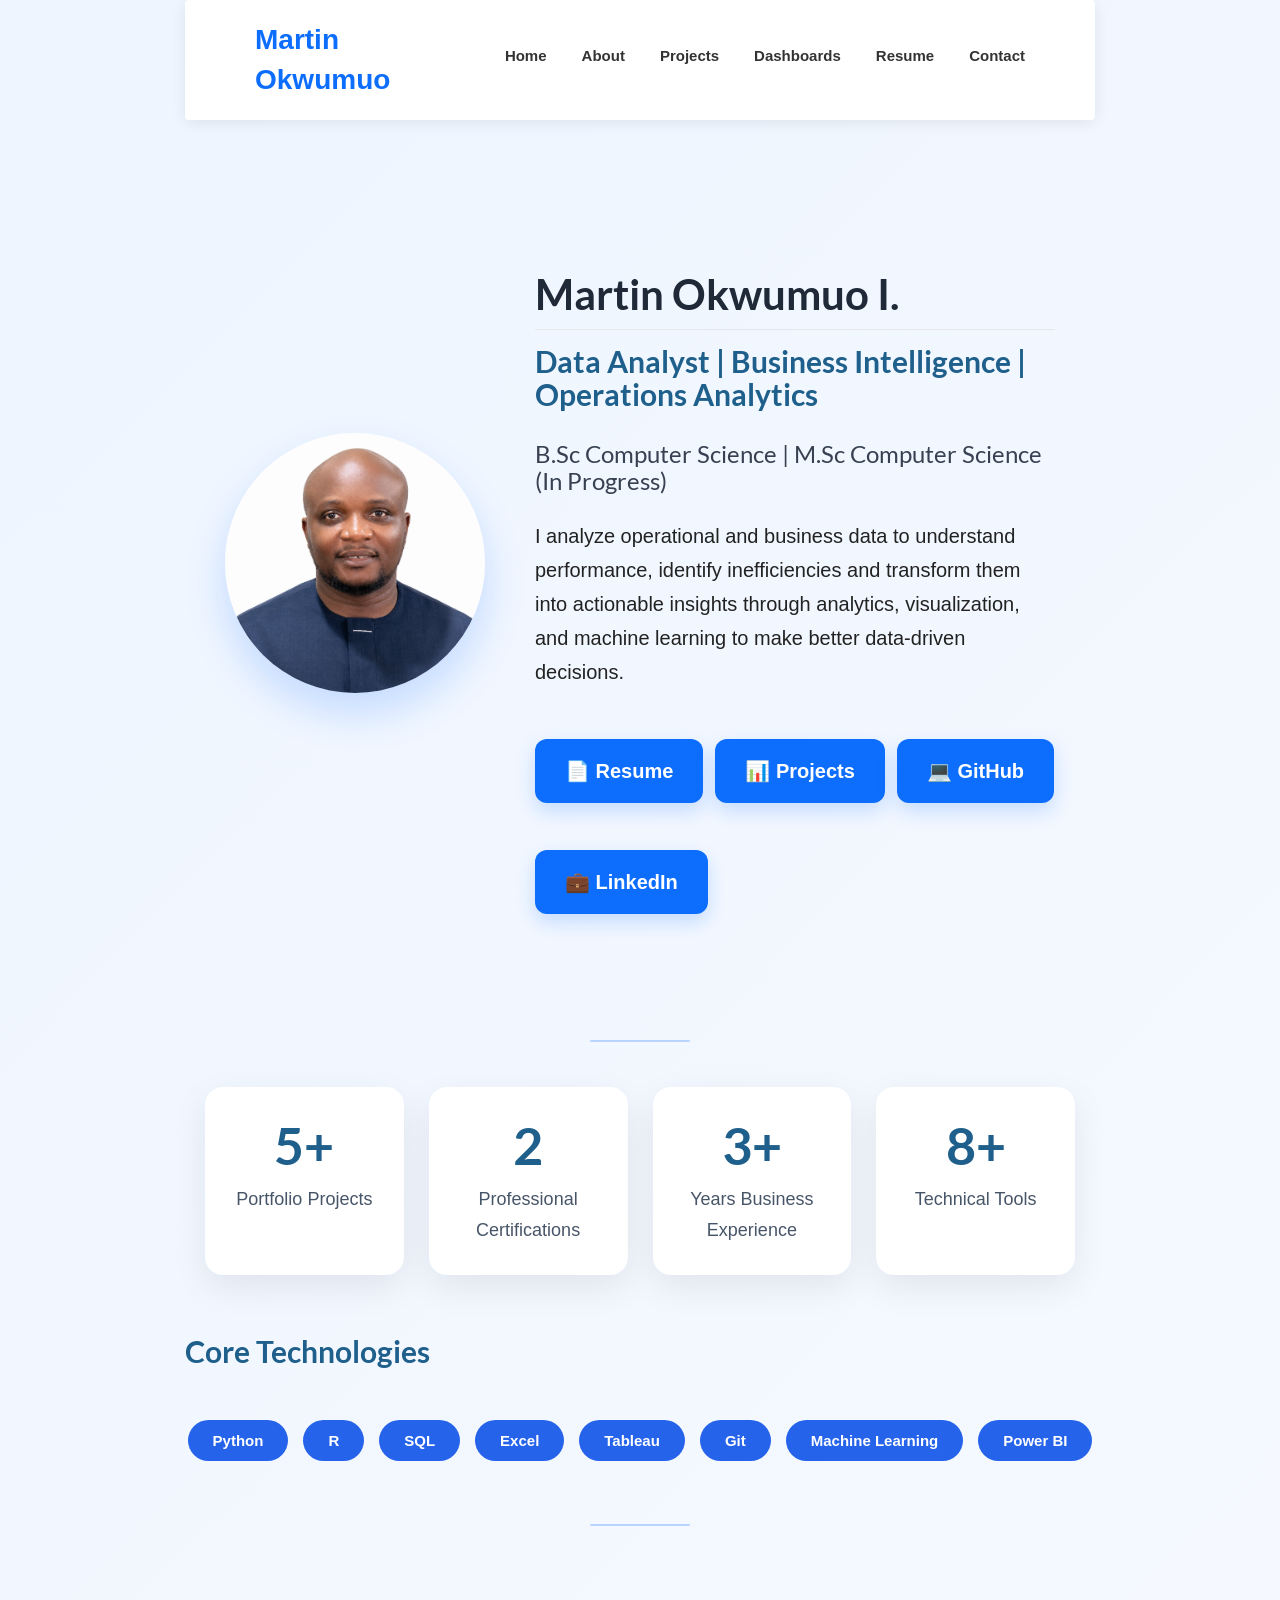
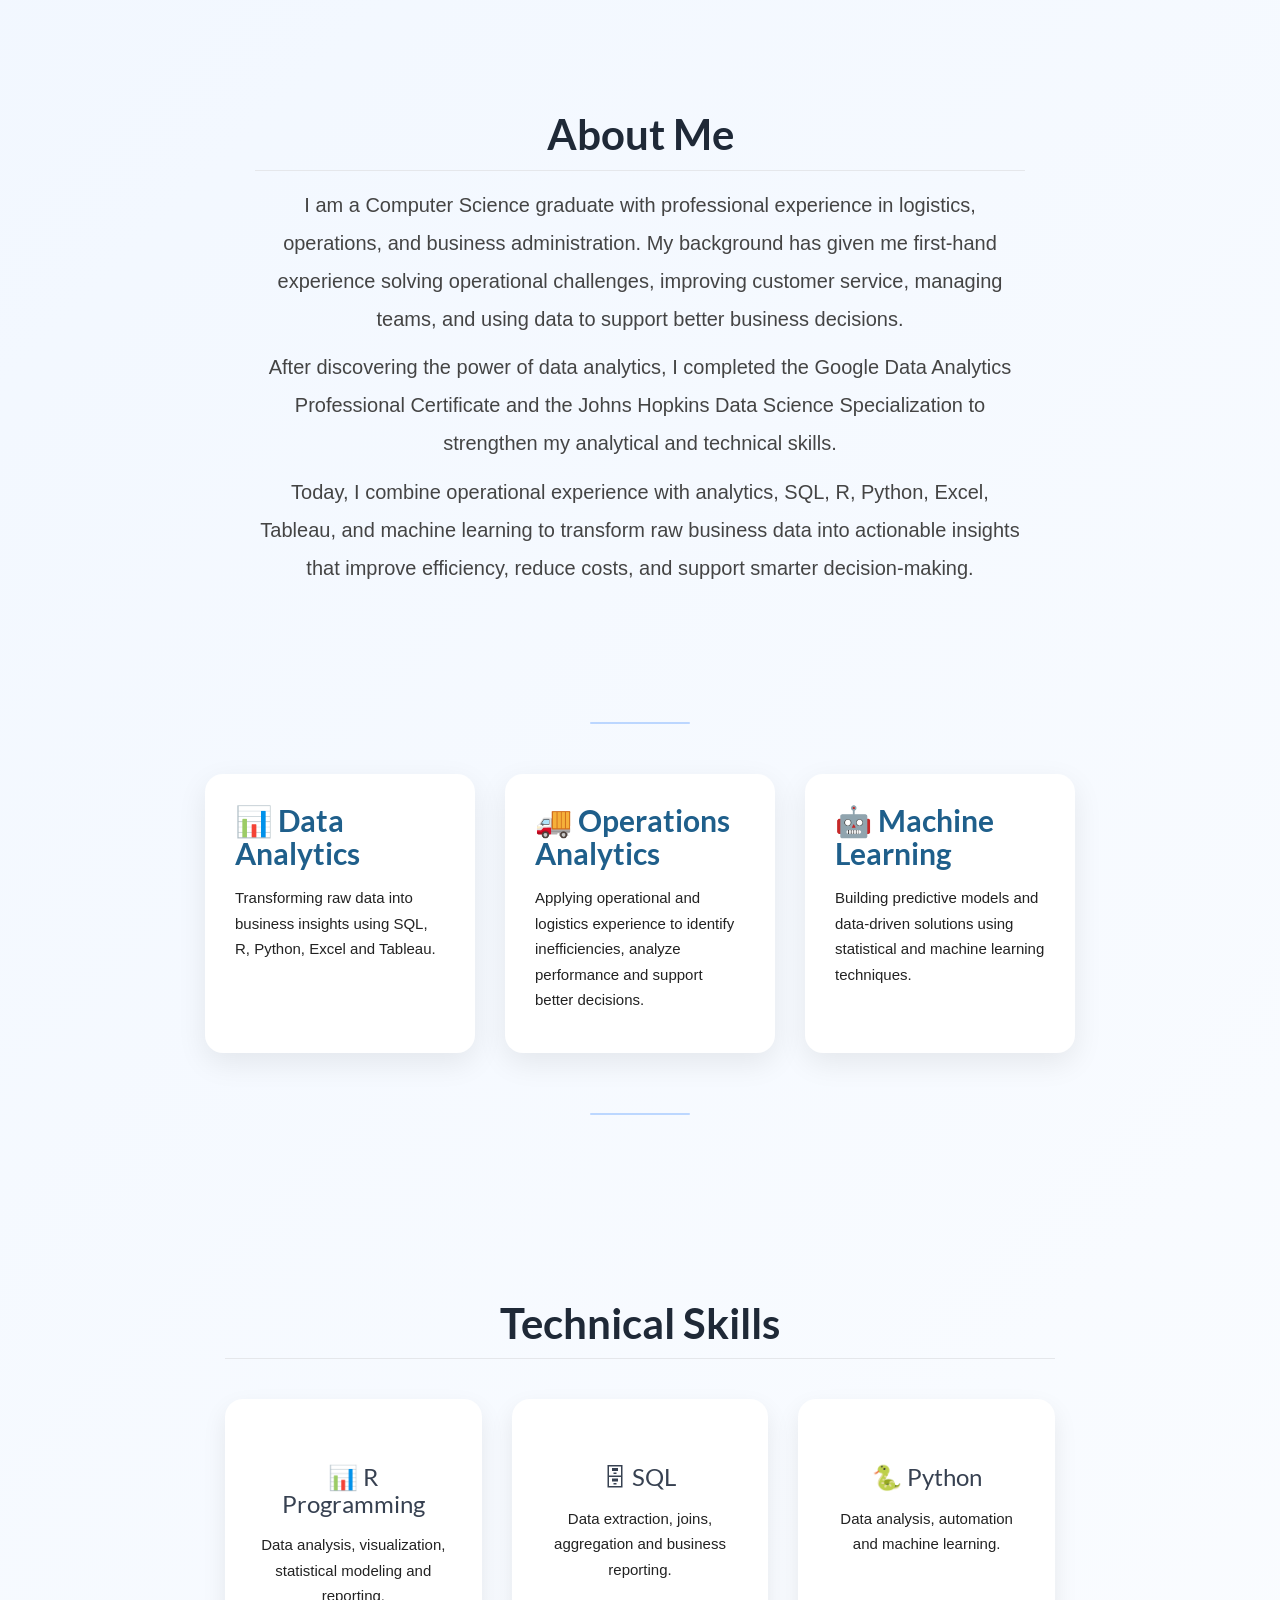
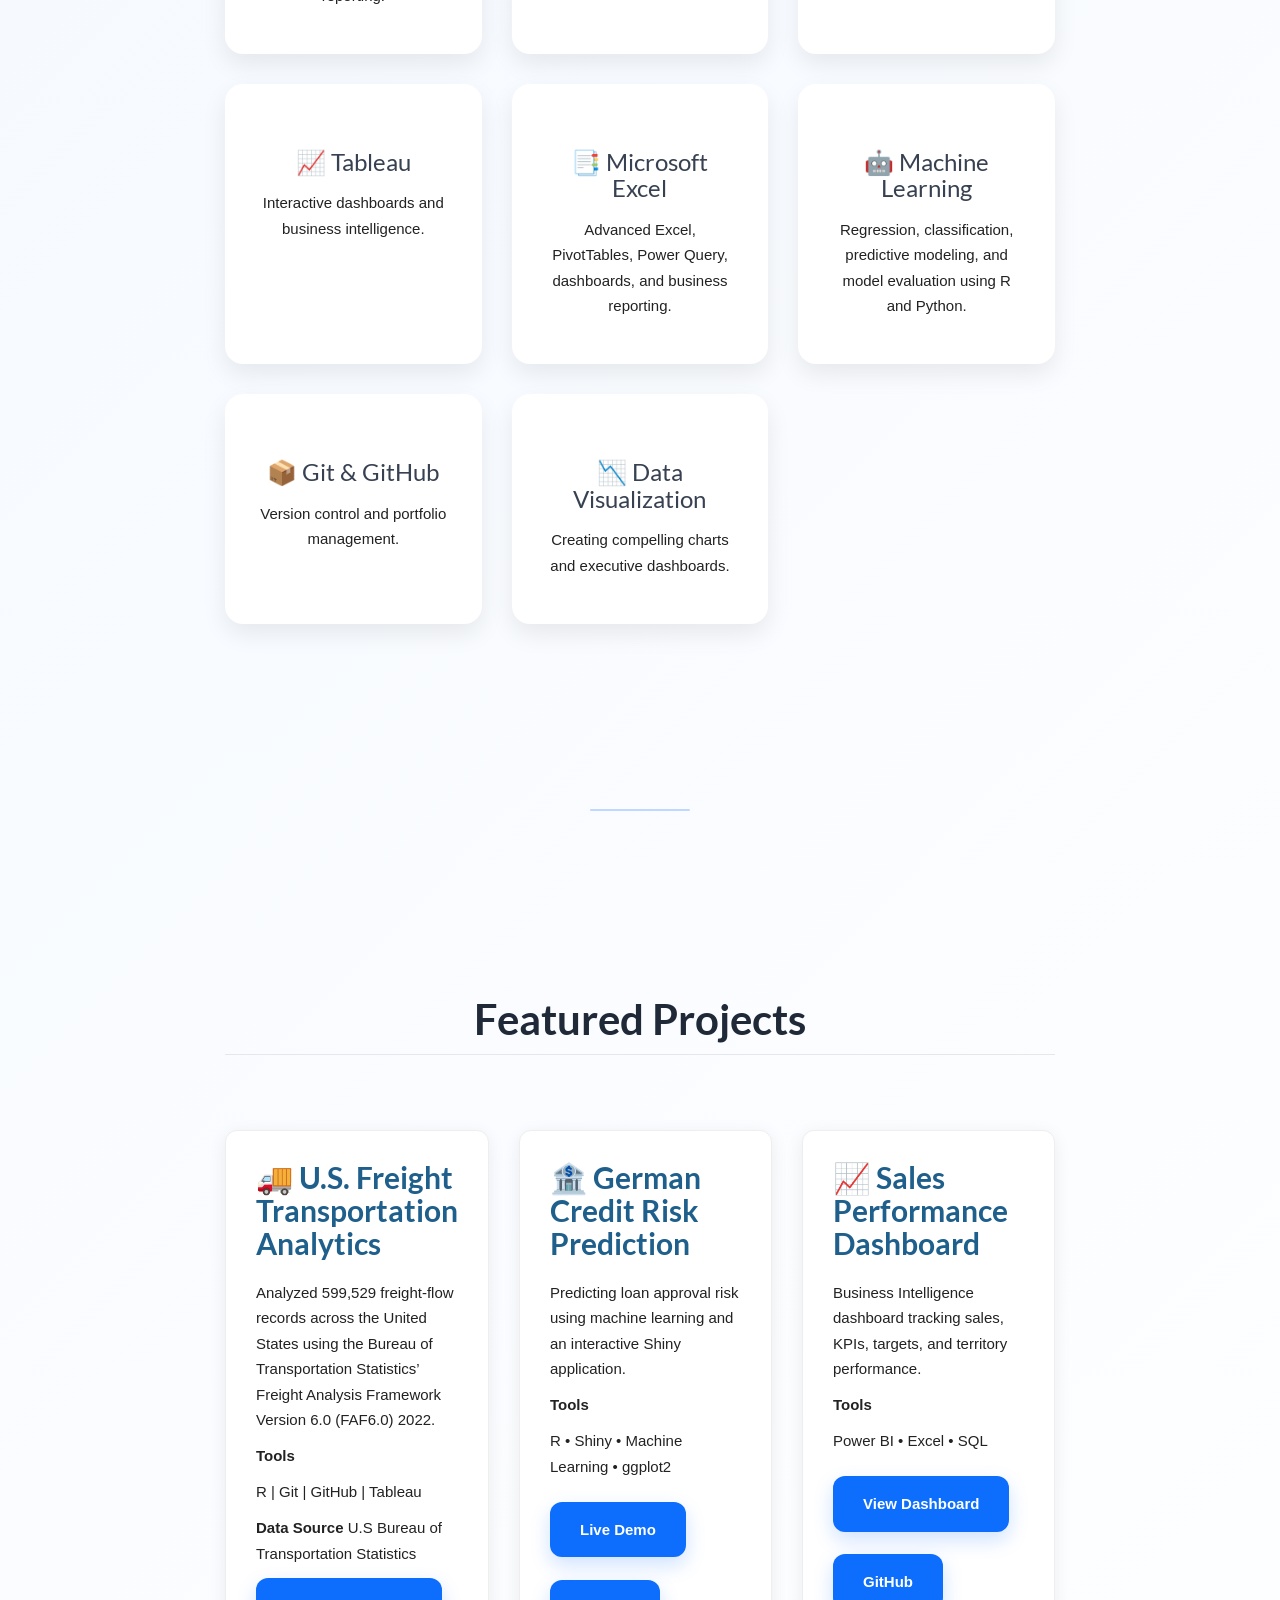
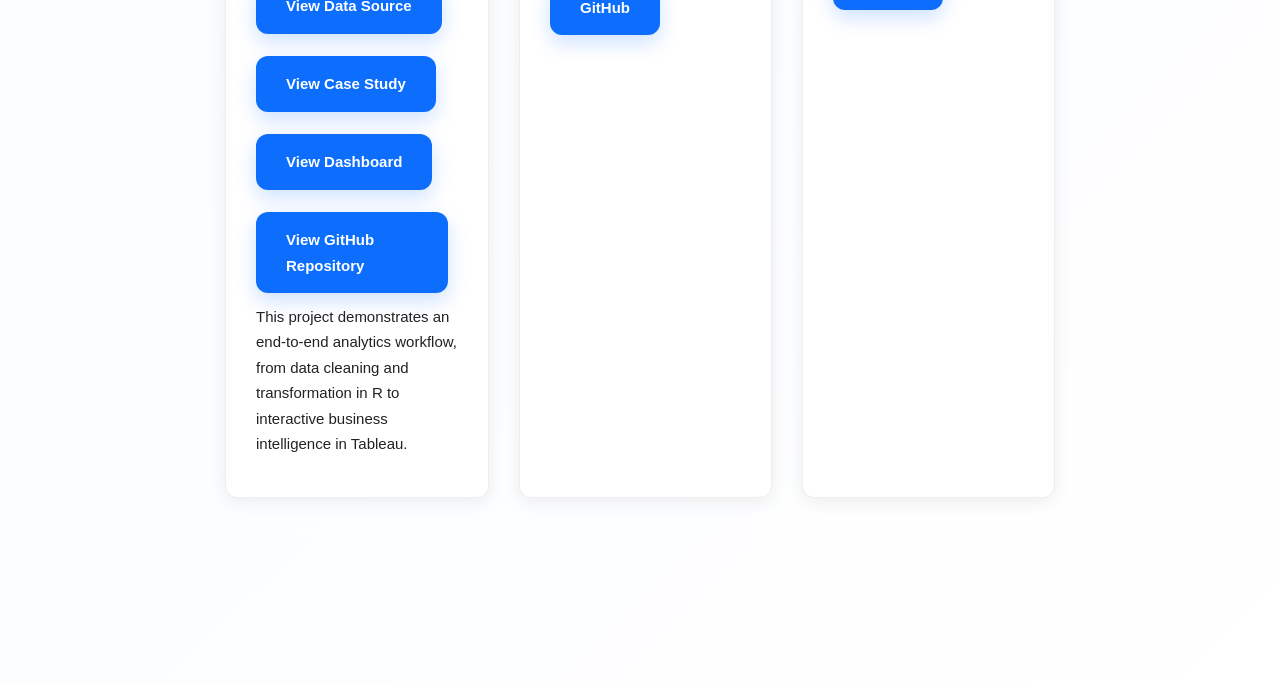
==== index.html @ 3c1466b5 "Create professional portfolio website" ====
<!DOCTYPE html>

<html>

<head>

<meta charset="utf-8" />
<meta name="generator" content="pandoc" />
<meta http-equiv="X-UA-Compatible" content="IE=EDGE" />


<meta name="author" content />


<title>index.knit</title>

<script>// Pandoc 2.9 adds attributes on both header and div. We remove the former (to
// be compatible with the behavior of Pandoc < 2.8).
document.addEventListener('DOMContentLoaded', function(e) {
  var hs = document.querySelectorAll("div.section[class*='level'] > :first-child");
  var i, h, a;
  for (i = 0; i < hs.length; i++) {
    h = hs[i];
    if (!/^h[1-6]$/i.test(h.tagName)) continue;  // it should be a header h1-h6
    a = h.attributes;
    while (a.length > 0) h.removeAttribute(a[0].name);
  }
});
</script>
<script>/*! jQuery v3.6.0 | (c) OpenJS Foundation and other contributors | jquery.org/license */
!function(e,t){"use strict";"object"==typeof module&&"object"==typeof module.exports?module.exports=e.document?t(e,!0):function(e){if(!e.document)throw new Error("jQuery requires a window with a document");return t(e)}:t(e)}("undefined"!=typeof window?window:this,function(C,e){"use strict";var t=[],r=Object.getPrototypeOf,s=t.slice,g=t.flat?function(e){return t.flat.call(e)}:function(e){return t.concat.apply([],e)},u=t.push,i=t.indexOf,n={},o=n.toString,v=n.hasOwnProperty,a=v.toString,l=a.call(Object),y={},m=function(e){return"function"==typeof e&&"number"!=typeof e.nodeType&&"function"!=typeof e.item},x=function(e){return null!=e&&e===e.window},E=C.document,c={type:!0,src:!0,nonce:!0,noModule:!0};function b(e,t,n){var r,i,o=(n=n||E).createElement("script");if(o.text=e,t)for(r in c)(i=t[r]||t.getAttribute&&t.getAttribute(r))&&o.setAttribute(r,i);n.head.appendChild(o).parentNode.removeChild(o)}function w(e){return null==e?e+"":"object"==typeof e||"function"==typeof e?n[o.call(e)]||"object":typeof e}var f="3.6.0",S=function(e,t){return new S.fn.init(e,t)};function p(e){var t=!!e&&"length"in e&&e.length,n=w(e);return!m(e)&&!x(e)&&("array"===n||0===t||"number"==typeof t&&0<t&&t-1 in e)}S.fn=S.prototype={jquery:f,constructor:S,length:0,toArray:function(){return s.call(this)},get:function(e){return null==e?s.call(this):e<0?this[e+this.length]:this[e]},pushStack:function(e){var t=S.merge(this.constructor(),e);return t.prevObject=this,t},each:function(e){return S.each(this,e)},map:function(n){return this.pushStack(S.map(this,function(e,t){return n.call(e,t,e)}))},slice:function(){return this.pushStack(s.apply(this,arguments))},first:function(){return this.eq(0)},last:function(){return this.eq(-1)},even:function(){return this.pushStack(S.grep(this,function(e,t){return(t+1)%2}))},odd:function(){return this.pushStack(S.grep(this,function(e,t){return t%2}))},eq:function(e){var t=this.length,n=+e+(e<0?t:0);return this.pushStack(0<=n&&n<t?[this[n]]:[])},end:function(){return this.prevObject||this.constructor()},push:u,sort:t.sort,splice:t.splice},S.extend=S.fn.extend=function(){var e,t,n,r,i,o,a=arguments[0]||{},s=1,u=arguments.length,l=!1;for("boolean"==typeof a&&(l=a,a=arguments[s]||{},s++),"object"==typeof a||m(a)||(a={}),s===u&&(a=this,s--);s<u;s++)if(null!=(e=arguments[s]))for(t in e)r=e[t],"__proto__"!==t&&a!==r&&(l&&r&&(S.isPlainObject(r)||(i=Array.isArray(r)))?(n=a[t],o=i&&!Array.isArray(n)?[]:i||S.isPlainObject(n)?n:{},i=!1,a[t]=S.extend(l,o,r)):void 0!==r&&(a[t]=r));return a},S.extend({expando:"jQuery"+(f+Math.random()).replace(/\D/g,""),isReady:!0,error:function(e){throw new Error(e)},noop:function(){},isPlainObject:function(e){var t,n;return!(!e||"[object Object]"!==o.call(e))&&(!(t=r(e))||"function"==typeof(n=v.call(t,"constructor")&&t.constructor)&&a.call(n)===l)},isEmptyObject:function(e){var t;for(t in e)return!1;return!0},globalEval:function(e,t,n){b(e,{nonce:t&&t.nonce},n)},each:function(e,t){var n,r=0;if(p(e)){for(n=e.length;r<n;r++)if(!1===t.call(e[r],r,e[r]))break}else for(r in e)if(!1===t.call(e[r],r,e[r]))break;return e},makeArray:function(e,t){var n=t||[];return null!=e&&(p(Object(e))?S.merge(n,"string"==typeof e?[e]:e):u.call(n,e)),n},inArray:function(e,t,n){return null==t?-1:i.call(t,e,n)},merge:function(e,t){for(var n=+t.length,r=0,i=e.length;r<n;r++)e[i++]=t[r];return e.length=i,e},grep:function(e,t,n){for(var r=[],i=0,o=e.length,a=!n;i<o;i++)!t(e[i],i)!==a&&r.push(e[i]);return r},map:function(e,t,n){var r,i,o=0,a=[];if(p(e))for(r=e.length;o<r;o++)null!=(i=t(e[o],o,n))&&a.push(i);else for(o in e)null!=(i=t(e[o],o,n))&&a.push(i);return g(a)},guid:1,support:y}),"function"==typeof Symbol&&(S.fn[Symbol.iterator]=t[Symbol.iterator]),S.each("Boolean Number String Function Array Date RegExp Object Error Symbol".split(" "),function(e,t){n["[object "+t+"]"]=t.toLowerCase()});var d=function(n){var e,d,b,o,i,h,f,g,w,u,l,T,C,a,E,v,s,c,y,S="sizzle"+1*new Date,p=n.document,k=0,r=0,m=ue(),x=ue(),A=ue(),N=ue(),j=function(e,t){return e===t&&(l=!0),0},D={}.hasOwnProperty,t=[],q=t.pop,L=t.push,H=t.push,O=t.slice,P=function(e,t){for(var n=0,r=e.length;n<r;n++)if(e[n]===t)return n;return-1},R="checked|selected|async|autofocus|autoplay|controls|defer|disabled|hidden|ismap|loop|multiple|open|readonly|required|scoped",M="[\\x20\\t\\r\\n\\f]",I="(?:\\\\[\\da-fA-F]{1,6}"+M+"?|\\\\[^\\r\\n\\f]|[\\w-]|[^\0-\\x7f])+",W="\\["+M+"*("+I+")(?:"+M+"*([*^$|!~]?=)"+M+"*(?:'((?:\\\\.|[^\\\\'])*)'|\"((?:\\\\.|[^\\\\\"])*)\"|("+I+"))|)"+M+"*\\]",F=":("+I+")(?:\\((('((?:\\\\.|[^\\\\'])*)'|\"((?:\\\\.|[^\\\\\"])*)\")|((?:\\\\.|[^\\\\()[\\]]|"+W+")*)|.*)\\)|)",B=new RegExp(M+"+","g"),$=new RegExp("^"+M+"+|((?:^|[^\\\\])(?:\\\\.)*)"+M+"+$","g"),_=new RegExp("^"+M+"*,"+M+"*"),z=new RegExp("^"+M+"*([>+~]|"+M+")"+M+"*"),U=new RegExp(M+"|>"),X=new RegExp(F),V=new RegExp("^"+I+"$"),G={ID:new RegExp("^#("+I+")"),CLASS:new RegExp("^\\.("+I+")"),TAG:new RegExp("^("+I+"|[*])"),ATTR:new RegExp("^"+W),PSEUDO:new RegExp("^"+F),CHILD:new RegExp("^:(only|first|last|nth|nth-last)-(child|of-type)(?:\\("+M+"*(even|odd|(([+-]|)(\\d*)n|)"+M+"*(?:([+-]|)"+M+"*(\\d+)|))"+M+"*\\)|)","i"),bool:new RegExp("^(?:"+R+")$","i"),needsContext:new RegExp("^"+M+"*[>+~]|:(even|odd|eq|gt|lt|nth|first|last)(?:\\("+M+"*((?:-\\d)?\\d*)"+M+"*\\)|)(?=[^-]|$)","i")},Y=/HTML$/i,Q=/^(?:input|select|textarea|button)$/i,J=/^h\d$/i,K=/^[^{]+\{\s*\[native \w/,Z=/^(?:#([\w-]+)|(\w+)|\.([\w-]+))$/,ee=/[+~]/,te=new RegExp("\\\\[\\da-fA-F]{1,6}"+M+"?|\\\\([^\\r\\n\\f])","g"),ne=function(e,t){var n="0x"+e.slice(1)-65536;return t||(n<0?String.fromCharCode(n+65536):String.fromCharCode(n>>10|55296,1023&n|56320))},re=/([\0-\x1f\x7f]|^-?\d)|^-$|[^\0-\x1f\x7f-\uFFFF\w-]/g,ie=function(e,t){return t?"\0"===e?"\ufffd":e.slice(0,-1)+"\\"+e.charCodeAt(e.length-1).toString(16)+" ":"\\"+e},oe=function(){T()},ae=be(function(e){return!0===e.disabled&&"fieldset"===e.nodeName.toLowerCase()},{dir:"parentNode",next:"legend"});try{H.apply(t=O.call(p.childNodes),p.childNodes),t[p.childNodes.length].nodeType}catch(e){H={apply:t.length?function(e,t){L.apply(e,O.call(t))}:function(e,t){var n=e.length,r=0;while(e[n++]=t[r++]);e.length=n-1}}}function se(t,e,n,r){var i,o,a,s,u,l,c,f=e&&e.ownerDocument,p=e?e.nodeType:9;if(n=n||[],"string"!=typeof t||!t||1!==p&&9!==p&&11!==p)return n;if(!r&&(T(e),e=e||C,E)){if(11!==p&&(u=Z.exec(t)))if(i=u[1]){if(9===p){if(!(a=e.getElementById(i)))return n;if(a.id===i)return n.push(a),n}else if(f&&(a=f.getElementById(i))&&y(e,a)&&a.id===i)return n.push(a),n}else{if(u[2])return H.apply(n,e.getElementsByTagName(t)),n;if((i=u[3])&&d.getElementsByClassName&&e.getElementsByClassName)return H.apply(n,e.getElementsByClassName(i)),n}if(d.qsa&&!N[t+" "]&&(!v||!v.test(t))&&(1!==p||"object"!==e.nodeName.toLowerCase())){if(c=t,f=e,1===p&&(U.test(t)||z.test(t))){(f=ee.test(t)&&ye(e.parentNode)||e)===e&&d.scope||((s=e.getAttribute("id"))?s=s.replace(re,ie):e.setAttribute("id",s=S)),o=(l=h(t)).length;while(o--)l[o]=(s?"#"+s:":scope")+" "+xe(l[o]);c=l.join(",")}try{return H.apply(n,f.querySelectorAll(c)),n}catch(e){N(t,!0)}finally{s===S&&e.removeAttribute("id")}}}return g(t.replace($,"$1"),e,n,r)}function ue(){var r=[];return function e(t,n){return r.push(t+" ")>b.cacheLength&&delete e[r.shift()],e[t+" "]=n}}function le(e){return e[S]=!0,e}function ce(e){var t=C.createElement("fieldset");try{return!!e(t)}catch(e){return!1}finally{t.parentNode&&t.parentNode.removeChild(t),t=null}}function fe(e,t){var n=e.split("|"),r=n.length;while(r--)b.attrHandle[n[r]]=t}function pe(e,t){var n=t&&e,r=n&&1===e.nodeType&&1===t.nodeType&&e.sourceIndex-t.sourceIndex;if(r)return r;if(n)while(n=n.nextSibling)if(n===t)return-1;return e?1:-1}function de(t){return function(e){return"input"===e.nodeName.toLowerCase()&&e.type===t}}function he(n){return function(e){var t=e.nodeName.toLowerCase();return("input"===t||"button"===t)&&e.type===n}}function ge(t){return function(e){return"form"in e?e.parentNode&&!1===e.disabled?"label"in e?"label"in e.parentNode?e.parentNode.disabled===t:e.disabled===t:e.isDisabled===t||e.isDisabled!==!t&&ae(e)===t:e.disabled===t:"label"in e&&e.disabled===t}}function ve(a){return le(function(o){return o=+o,le(function(e,t){var n,r=a([],e.length,o),i=r.length;while(i--)e[n=r[i]]&&(e[n]=!(t[n]=e[n]))})})}function ye(e){return e&&"undefined"!=typeof e.getElementsByTagName&&e}for(e in d=se.support={},i=se.isXML=function(e){var t=e&&e.namespaceURI,n=e&&(e.ownerDocument||e).documentElement;return!Y.test(t||n&&n.nodeName||"HTML")},T=se.setDocument=function(e){var t,n,r=e?e.ownerDocument||e:p;return r!=C&&9===r.nodeType&&r.documentElement&&(a=(C=r).documentElement,E=!i(C),p!=C&&(n=C.defaultView)&&n.top!==n&&(n.addEventListener?n.addEventListener("unload",oe,!1):n.attachEvent&&n.attachEvent("onunload",oe)),d.scope=ce(function(e){return a.appendChild(e).appendChild(C.createElement("div")),"undefined"!=typeof e.querySelectorAll&&!e.querySelectorAll(":scope fieldset div").length}),d.attributes=ce(function(e){return e.className="i",!e.getAttribute("className")}),d.getElementsByTagName=ce(function(e){return e.appendChild(C.createComment("")),!e.getElementsByTagName("*").length}),d.getElementsByClassName=K.test(C.getElementsByClassName),d.getById=ce(function(e){return a.appendChild(e).id=S,!C.getElementsByName||!C.getElementsByName(S).length}),d.getById?(b.filter.ID=function(e){var t=e.replace(te,ne);return function(e){return e.getAttribute("id")===t}},b.find.ID=function(e,t){if("undefined"!=typeof t.getElementById&&E){var n=t.getElementById(e);return n?[n]:[]}}):(b.filter.ID=function(e){var n=e.replace(te,ne);return function(e){var t="undefined"!=typeof e.getAttributeNode&&e.getAttributeNode("id");return t&&t.value===n}},b.find.ID=function(e,t){if("undefined"!=typeof t.getElementById&&E){var n,r,i,o=t.getElementById(e);if(o){if((n=o.getAttributeNode("id"))&&n.value===e)return[o];i=t.getElementsByName(e),r=0;while(o=i[r++])if((n=o.getAttributeNode("id"))&&n.value===e)return[o]}return[]}}),b.find.TAG=d.getElementsByTagName?function(e,t){return"undefined"!=typeof t.getElementsByTagName?t.getElementsByTagName(e):d.qsa?t.querySelectorAll(e):void 0}:function(e,t){var n,r=[],i=0,o=t.getElementsByTagName(e);if("*"===e){while(n=o[i++])1===n.nodeType&&r.push(n);return r}return o},b.find.CLASS=d.getElementsByClassName&&function(e,t){if("undefined"!=typeof t.getElementsByClassName&&E)return t.getElementsByClassName(e)},s=[],v=[],(d.qsa=K.test(C.querySelectorAll))&&(ce(function(e){var t;a.appendChild(e).innerHTML="<a id='"+S+"'></a><select id='"+S+"-\r\\' msallowcapture=''><option selected=''></option></select>",e.querySelectorAll("[msallowcapture^='']").length&&v.push("[*^$]="+M+"*(?:''|\"\")"),e.querySelectorAll("[selected]").length||v.push("\\["+M+"*(?:value|"+R+")"),e.querySelectorAll("[id~="+S+"-]").length||v.push("~="),(t=C.createElement("input")).setAttribute("name",""),e.appendChild(t),e.querySelectorAll("[name='']").length||v.push("\\["+M+"*name"+M+"*="+M+"*(?:''|\"\")"),e.querySelectorAll(":checked").length||v.push(":checked"),e.querySelectorAll("a#"+S+"+*").length||v.push(".#.+[+~]"),e.querySelectorAll("\\\f"),v.push("[\\r\\n\\f]")}),ce(function(e){e.innerHTML="<a href='' disabled='disabled'></a><select disabled='disabled'><option/></select>";var t=C.createElement("input");t.setAttribute("type","hidden"),e.appendChild(t).setAttribute("name","D"),e.querySelectorAll("[name=d]").length&&v.push("name"+M+"*[*^$|!~]?="),2!==e.querySelectorAll(":enabled").length&&v.push(":enabled",":disabled"),a.appendChild(e).disabled=!0,2!==e.querySelectorAll(":disabled").length&&v.push(":enabled",":disabled"),e.querySelectorAll("*,:x"),v.push(",.*:")})),(d.matchesSelector=K.test(c=a.matches||a.webkitMatchesSelector||a.mozMatchesSelector||a.oMatchesSelector||a.msMatchesSelector))&&ce(function(e){d.disconnectedMatch=c.call(e,"*"),c.call(e,"[s!='']:x"),s.push("!=",F)}),v=v.length&&new RegExp(v.join("|")),s=s.length&&new RegExp(s.join("|")),t=K.test(a.compareDocumentPosition),y=t||K.test(a.contains)?function(e,t){var n=9===e.nodeType?e.documentElement:e,r=t&&t.parentNode;return e===r||!(!r||1!==r.nodeType||!(n.contains?n.contains(r):e.compareDocumentPosition&&16&e.compareDocumentPosition(r)))}:function(e,t){if(t)while(t=t.parentNode)if(t===e)return!0;return!1},j=t?function(e,t){if(e===t)return l=!0,0;var n=!e.compareDocumentPosition-!t.compareDocumentPosition;return n||(1&(n=(e.ownerDocument||e)==(t.ownerDocument||t)?e.compareDocumentPosition(t):1)||!d.sortDetached&&t.compareDocumentPosition(e)===n?e==C||e.ownerDocument==p&&y(p,e)?-1:t==C||t.ownerDocument==p&&y(p,t)?1:u?P(u,e)-P(u,t):0:4&n?-1:1)}:function(e,t){if(e===t)return l=!0,0;var n,r=0,i=e.parentNode,o=t.parentNode,a=[e],s=[t];if(!i||!o)return e==C?-1:t==C?1:i?-1:o?1:u?P(u,e)-P(u,t):0;if(i===o)return pe(e,t);n=e;while(n=n.parentNode)a.unshift(n);n=t;while(n=n.parentNode)s.unshift(n);while(a[r]===s[r])r++;return r?pe(a[r],s[r]):a[r]==p?-1:s[r]==p?1:0}),C},se.matches=function(e,t){return se(e,null,null,t)},se.matchesSelector=function(e,t){if(T(e),d.matchesSelector&&E&&!N[t+" "]&&(!s||!s.test(t))&&(!v||!v.test(t)))try{var n=c.call(e,t);if(n||d.disconnectedMatch||e.document&&11!==e.document.nodeType)return n}catch(e){N(t,!0)}return 0<se(t,C,null,[e]).length},se.contains=function(e,t){return(e.ownerDocument||e)!=C&&T(e),y(e,t)},se.attr=function(e,t){(e.ownerDocument||e)!=C&&T(e);var n=b.attrHandle[t.toLowerCase()],r=n&&D.call(b.attrHandle,t.toLowerCase())?n(e,t,!E):void 0;return void 0!==r?r:d.attributes||!E?e.getAttribute(t):(r=e.getAttributeNode(t))&&r.specified?r.value:null},se.escape=function(e){return(e+"").replace(re,ie)},se.error=function(e){throw new Error("Syntax error, unrecognized expression: "+e)},se.uniqueSort=function(e){var t,n=[],r=0,i=0;if(l=!d.detectDuplicates,u=!d.sortStable&&e.slice(0),e.sort(j),l){while(t=e[i++])t===e[i]&&(r=n.push(i));while(r--)e.splice(n[r],1)}return u=null,e},o=se.getText=function(e){var t,n="",r=0,i=e.nodeType;if(i){if(1===i||9===i||11===i){if("string"==typeof e.textContent)return e.textContent;for(e=e.firstChild;e;e=e.nextSibling)n+=o(e)}else if(3===i||4===i)return e.nodeValue}else while(t=e[r++])n+=o(t);return n},(b=se.selectors={cacheLength:50,createPseudo:le,match:G,attrHandle:{},find:{},relative:{">":{dir:"parentNode",first:!0}," ":{dir:"parentNode"},"+":{dir:"previousSibling",first:!0},"~":{dir:"previousSibling"}},preFilter:{ATTR:function(e){return e[1]=e[1].replace(te,ne),e[3]=(e[3]||e[4]||e[5]||"").replace(te,ne),"~="===e[2]&&(e[3]=" "+e[3]+" "),e.slice(0,4)},CHILD:function(e){return e[1]=e[1].toLowerCase(),"nth"===e[1].slice(0,3)?(e[3]||se.error(e[0]),e[4]=+(e[4]?e[5]+(e[6]||1):2*("even"===e[3]||"odd"===e[3])),e[5]=+(e[7]+e[8]||"odd"===e[3])):e[3]&&se.error(e[0]),e},PSEUDO:function(e){var t,n=!e[6]&&e[2];return G.CHILD.test(e[0])?null:(e[3]?e[2]=e[4]||e[5]||"":n&&X.test(n)&&(t=h(n,!0))&&(t=n.indexOf(")",n.length-t)-n.length)&&(e[0]=e[0].slice(0,t),e[2]=n.slice(0,t)),e.slice(0,3))}},filter:{TAG:function(e){var t=e.replace(te,ne).toLowerCase();return"*"===e?function(){return!0}:function(e){return e.nodeName&&e.nodeName.toLowerCase()===t}},CLASS:function(e){var t=m[e+" "];return t||(t=new RegExp("(^|"+M+")"+e+"("+M+"|$)"))&&m(e,function(e){return t.test("string"==typeof e.className&&e.className||"undefined"!=typeof e.getAttribute&&e.getAttribute("class")||"")})},ATTR:function(n,r,i){return function(e){var t=se.attr(e,n);return null==t?"!="===r:!r||(t+="","="===r?t===i:"!="===r?t!==i:"^="===r?i&&0===t.indexOf(i):"*="===r?i&&-1<t.indexOf(i):"$="===r?i&&t.slice(-i.length)===i:"~="===r?-1<(" "+t.replace(B," ")+" ").indexOf(i):"|="===r&&(t===i||t.slice(0,i.length+1)===i+"-"))}},CHILD:function(h,e,t,g,v){var y="nth"!==h.slice(0,3),m="last"!==h.slice(-4),x="of-type"===e;return 1===g&&0===v?function(e){return!!e.parentNode}:function(e,t,n){var r,i,o,a,s,u,l=y!==m?"nextSibling":"previousSibling",c=e.parentNode,f=x&&e.nodeName.toLowerCase(),p=!n&&!x,d=!1;if(c){if(y){while(l){a=e;while(a=a[l])if(x?a.nodeName.toLowerCase()===f:1===a.nodeType)return!1;u=l="only"===h&&!u&&"nextSibling"}return!0}if(u=[m?c.firstChild:c.lastChild],m&&p){d=(s=(r=(i=(o=(a=c)[S]||(a[S]={}))[a.uniqueID]||(o[a.uniqueID]={}))[h]||[])[0]===k&&r[1])&&r[2],a=s&&c.childNodes[s];while(a=++s&&a&&a[l]||(d=s=0)||u.pop())if(1===a.nodeType&&++d&&a===e){i[h]=[k,s,d];break}}else if(p&&(d=s=(r=(i=(o=(a=e)[S]||(a[S]={}))[a.uniqueID]||(o[a.uniqueID]={}))[h]||[])[0]===k&&r[1]),!1===d)while(a=++s&&a&&a[l]||(d=s=0)||u.pop())if((x?a.nodeName.toLowerCase()===f:1===a.nodeType)&&++d&&(p&&((i=(o=a[S]||(a[S]={}))[a.uniqueID]||(o[a.uniqueID]={}))[h]=[k,d]),a===e))break;return(d-=v)===g||d%g==0&&0<=d/g}}},PSEUDO:function(e,o){var t,a=b.pseudos[e]||b.setFilters[e.toLowerCase()]||se.error("unsupported pseudo: "+e);return a[S]?a(o):1<a.length?(t=[e,e,"",o],b.setFilters.hasOwnProperty(e.toLowerCase())?le(function(e,t){var n,r=a(e,o),i=r.length;while(i--)e[n=P(e,r[i])]=!(t[n]=r[i])}):function(e){return a(e,0,t)}):a}},pseudos:{not:le(function(e){var r=[],i=[],s=f(e.replace($,"$1"));return s[S]?le(function(e,t,n,r){var i,o=s(e,null,r,[]),a=e.length;while(a--)(i=o[a])&&(e[a]=!(t[a]=i))}):function(e,t,n){return r[0]=e,s(r,null,n,i),r[0]=null,!i.pop()}}),has:le(function(t){return function(e){return 0<se(t,e).length}}),contains:le(function(t){return t=t.replace(te,ne),function(e){return-1<(e.textContent||o(e)).indexOf(t)}}),lang:le(function(n){return V.test(n||"")||se.error("unsupported lang: "+n),n=n.replace(te,ne).toLowerCase(),function(e){var t;do{if(t=E?e.lang:e.getAttribute("xml:lang")||e.getAttribute("lang"))return(t=t.toLowerCase())===n||0===t.indexOf(n+"-")}while((e=e.parentNode)&&1===e.nodeType);return!1}}),target:function(e){var t=n.location&&n.location.hash;return t&&t.slice(1)===e.id},root:function(e){return e===a},focus:function(e){return e===C.activeElement&&(!C.hasFocus||C.hasFocus())&&!!(e.type||e.href||~e.tabIndex)},enabled:ge(!1),disabled:ge(!0),checked:function(e){var t=e.nodeName.toLowerCase();return"input"===t&&!!e.checked||"option"===t&&!!e.selected},selected:function(e){return e.parentNode&&e.parentNode.selectedIndex,!0===e.selected},empty:function(e){for(e=e.firstChild;e;e=e.nextSibling)if(e.nodeType<6)return!1;return!0},parent:function(e){return!b.pseudos.empty(e)},header:function(e){return J.test(e.nodeName)},input:function(e){return Q.test(e.nodeName)},button:function(e){var t=e.nodeName.toLowerCase();return"input"===t&&"button"===e.type||"button"===t},text:function(e){var t;return"input"===e.nodeName.toLowerCase()&&"text"===e.type&&(null==(t=e.getAttribute("type"))||"text"===t.toLowerCase())},first:ve(function(){return[0]}),last:ve(function(e,t){return[t-1]}),eq:ve(function(e,t,n){return[n<0?n+t:n]}),even:ve(function(e,t){for(var n=0;n<t;n+=2)e.push(n);return e}),odd:ve(function(e,t){for(var n=1;n<t;n+=2)e.push(n);return e}),lt:ve(function(e,t,n){for(var r=n<0?n+t:t<n?t:n;0<=--r;)e.push(r);return e}),gt:ve(function(e,t,n){for(var r=n<0?n+t:n;++r<t;)e.push(r);return e})}}).pseudos.nth=b.pseudos.eq,{radio:!0,checkbox:!0,file:!0,password:!0,image:!0})b.pseudos[e]=de(e);for(e in{submit:!0,reset:!0})b.pseudos[e]=he(e);function me(){}function xe(e){for(var t=0,n=e.length,r="";t<n;t++)r+=e[t].value;return r}function be(s,e,t){var u=e.dir,l=e.next,c=l||u,f=t&&"parentNode"===c,p=r++;return e.first?function(e,t,n){while(e=e[u])if(1===e.nodeType||f)return s(e,t,n);return!1}:function(e,t,n){var r,i,o,a=[k,p];if(n){while(e=e[u])if((1===e.nodeType||f)&&s(e,t,n))return!0}else while(e=e[u])if(1===e.nodeType||f)if(i=(o=e[S]||(e[S]={}))[e.uniqueID]||(o[e.uniqueID]={}),l&&l===e.nodeName.toLowerCase())e=e[u]||e;else{if((r=i[c])&&r[0]===k&&r[1]===p)return a[2]=r[2];if((i[c]=a)[2]=s(e,t,n))return!0}return!1}}function we(i){return 1<i.length?function(e,t,n){var r=i.length;while(r--)if(!i[r](e,t,n))return!1;return!0}:i[0]}function Te(e,t,n,r,i){for(var o,a=[],s=0,u=e.length,l=null!=t;s<u;s++)(o=e[s])&&(n&&!n(o,r,i)||(a.push(o),l&&t.push(s)));return a}function Ce(d,h,g,v,y,e){return v&&!v[S]&&(v=Ce(v)),y&&!y[S]&&(y=Ce(y,e)),le(function(e,t,n,r){var i,o,a,s=[],u=[],l=t.length,c=e||function(e,t,n){for(var r=0,i=t.length;r<i;r++)se(e,t[r],n);return n}(h||"*",n.nodeType?[n]:n,[]),f=!d||!e&&h?c:Te(c,s,d,n,r),p=g?y||(e?d:l||v)?[]:t:f;if(g&&g(f,p,n,r),v){i=Te(p,u),v(i,[],n,r),o=i.length;while(o--)(a=i[o])&&(p[u[o]]=!(f[u[o]]=a))}if(e){if(y||d){if(y){i=[],o=p.length;while(o--)(a=p[o])&&i.push(f[o]=a);y(null,p=[],i,r)}o=p.length;while(o--)(a=p[o])&&-1<(i=y?P(e,a):s[o])&&(e[i]=!(t[i]=a))}}else p=Te(p===t?p.splice(l,p.length):p),y?y(null,t,p,r):H.apply(t,p)})}function Ee(e){for(var i,t,n,r=e.length,o=b.relative[e[0].type],a=o||b.relative[" "],s=o?1:0,u=be(function(e){return e===i},a,!0),l=be(function(e){return-1<P(i,e)},a,!0),c=[function(e,t,n){var r=!o&&(n||t!==w)||((i=t).nodeType?u(e,t,n):l(e,t,n));return i=null,r}];s<r;s++)if(t=b.relative[e[s].type])c=[be(we(c),t)];else{if((t=b.filter[e[s].type].apply(null,e[s].matches))[S]){for(n=++s;n<r;n++)if(b.relative[e[n].type])break;return Ce(1<s&&we(c),1<s&&xe(e.slice(0,s-1).concat({value:" "===e[s-2].type?"*":""})).replace($,"$1"),t,s<n&&Ee(e.slice(s,n)),n<r&&Ee(e=e.slice(n)),n<r&&xe(e))}c.push(t)}return we(c)}return me.prototype=b.filters=b.pseudos,b.setFilters=new me,h=se.tokenize=function(e,t){var n,r,i,o,a,s,u,l=x[e+" "];if(l)return t?0:l.slice(0);a=e,s=[],u=b.preFilter;while(a){for(o in n&&!(r=_.exec(a))||(r&&(a=a.slice(r[0].length)||a),s.push(i=[])),n=!1,(r=z.exec(a))&&(n=r.shift(),i.push({value:n,type:r[0].replace($," ")}),a=a.slice(n.length)),b.filter)!(r=G[o].exec(a))||u[o]&&!(r=u[o](r))||(n=r.shift(),i.push({value:n,type:o,matches:r}),a=a.slice(n.length));if(!n)break}return t?a.length:a?se.error(e):x(e,s).slice(0)},f=se.compile=function(e,t){var n,v,y,m,x,r,i=[],o=[],a=A[e+" "];if(!a){t||(t=h(e)),n=t.length;while(n--)(a=Ee(t[n]))[S]?i.push(a):o.push(a);(a=A(e,(v=o,m=0<(y=i).length,x=0<v.length,r=function(e,t,n,r,i){var o,a,s,u=0,l="0",c=e&&[],f=[],p=w,d=e||x&&b.find.TAG("*",i),h=k+=null==p?1:Math.random()||.1,g=d.length;for(i&&(w=t==C||t||i);l!==g&&null!=(o=d[l]);l++){if(x&&o){a=0,t||o.ownerDocument==C||(T(o),n=!E);while(s=v[a++])if(s(o,t||C,n)){r.push(o);break}i&&(k=h)}m&&((o=!s&&o)&&u--,e&&c.push(o))}if(u+=l,m&&l!==u){a=0;while(s=y[a++])s(c,f,t,n);if(e){if(0<u)while(l--)c[l]||f[l]||(f[l]=q.call(r));f=Te(f)}H.apply(r,f),i&&!e&&0<f.length&&1<u+y.length&&se.uniqueSort(r)}return i&&(k=h,w=p),c},m?le(r):r))).selector=e}return a},g=se.select=function(e,t,n,r){var i,o,a,s,u,l="function"==typeof e&&e,c=!r&&h(e=l.selector||e);if(n=n||[],1===c.length){if(2<(o=c[0]=c[0].slice(0)).length&&"ID"===(a=o[0]).type&&9===t.nodeType&&E&&b.relative[o[1].type]){if(!(t=(b.find.ID(a.matches[0].replace(te,ne),t)||[])[0]))return n;l&&(t=t.parentNode),e=e.slice(o.shift().value.length)}i=G.needsContext.test(e)?0:o.length;while(i--){if(a=o[i],b.relative[s=a.type])break;if((u=b.find[s])&&(r=u(a.matches[0].replace(te,ne),ee.test(o[0].type)&&ye(t.parentNode)||t))){if(o.splice(i,1),!(e=r.length&&xe(o)))return H.apply(n,r),n;break}}}return(l||f(e,c))(r,t,!E,n,!t||ee.test(e)&&ye(t.parentNode)||t),n},d.sortStable=S.split("").sort(j).join("")===S,d.detectDuplicates=!!l,T(),d.sortDetached=ce(function(e){return 1&e.compareDocumentPosition(C.createElement("fieldset"))}),ce(function(e){return e.innerHTML="<a href='#'></a>","#"===e.firstChild.getAttribute("href")})||fe("type|href|height|width",function(e,t,n){if(!n)return e.getAttribute(t,"type"===t.toLowerCase()?1:2)}),d.attributes&&ce(function(e){return e.innerHTML="<input/>",e.firstChild.setAttribute("value",""),""===e.firstChild.getAttribute("value")})||fe("value",function(e,t,n){if(!n&&"input"===e.nodeName.toLowerCase())return e.defaultValue}),ce(function(e){return null==e.getAttribute("disabled")})||fe(R,function(e,t,n){var r;if(!n)return!0===e[t]?t.toLowerCase():(r=e.getAttributeNode(t))&&r.specified?r.value:null}),se}(C);S.find=d,S.expr=d.selectors,S.expr[":"]=S.expr.pseudos,S.uniqueSort=S.unique=d.uniqueSort,S.text=d.getText,S.isXMLDoc=d.isXML,S.contains=d.contains,S.escapeSelector=d.escape;var h=function(e,t,n){var r=[],i=void 0!==n;while((e=e[t])&&9!==e.nodeType)if(1===e.nodeType){if(i&&S(e).is(n))break;r.push(e)}return r},T=function(e,t){for(var n=[];e;e=e.nextSibling)1===e.nodeType&&e!==t&&n.push(e);return n},k=S.expr.match.needsContext;function A(e,t){return e.nodeName&&e.nodeName.toLowerCase()===t.toLowerCase()}var N=/^<([a-z][^\/\0>:\x20\t\r\n\f]*)[\x20\t\r\n\f]*\/?>(?:<\/\1>|)$/i;function j(e,n,r){return m(n)?S.grep(e,function(e,t){return!!n.call(e,t,e)!==r}):n.nodeType?S.grep(e,function(e){return e===n!==r}):"string"!=typeof n?S.grep(e,function(e){return-1<i.call(n,e)!==r}):S.filter(n,e,r)}S.filter=function(e,t,n){var r=t[0];return n&&(e=":not("+e+")"),1===t.length&&1===r.nodeType?S.find.matchesSelector(r,e)?[r]:[]:S.find.matches(e,S.grep(t,function(e){return 1===e.nodeType}))},S.fn.extend({find:function(e){var t,n,r=this.length,i=this;if("string"!=typeof e)return this.pushStack(S(e).filter(function(){for(t=0;t<r;t++)if(S.contains(i[t],this))return!0}));for(n=this.pushStack([]),t=0;t<r;t++)S.find(e,i[t],n);return 1<r?S.uniqueSort(n):n},filter:function(e){return this.pushStack(j(this,e||[],!1))},not:function(e){return this.pushStack(j(this,e||[],!0))},is:function(e){return!!j(this,"string"==typeof e&&k.test(e)?S(e):e||[],!1).length}});var D,q=/^(?:\s*(<[\w\W]+>)[^>]*|#([\w-]+))$/;(S.fn.init=function(e,t,n){var r,i;if(!e)return this;if(n=n||D,"string"==typeof e){if(!(r="<"===e[0]&&">"===e[e.length-1]&&3<=e.length?[null,e,null]:q.exec(e))||!r[1]&&t)return!t||t.jquery?(t||n).find(e):this.constructor(t).find(e);if(r[1]){if(t=t instanceof S?t[0]:t,S.merge(this,S.parseHTML(r[1],t&&t.nodeType?t.ownerDocument||t:E,!0)),N.test(r[1])&&S.isPlainObject(t))for(r in t)m(this[r])?this[r](t[r]):this.attr(r,t[r]);return this}return(i=E.getElementById(r[2]))&&(this[0]=i,this.length=1),this}return e.nodeType?(this[0]=e,this.length=1,this):m(e)?void 0!==n.ready?n.ready(e):e(S):S.makeArray(e,this)}).prototype=S.fn,D=S(E);var L=/^(?:parents|prev(?:Until|All))/,H={children:!0,contents:!0,next:!0,prev:!0};function O(e,t){while((e=e[t])&&1!==e.nodeType);return e}S.fn.extend({has:function(e){var t=S(e,this),n=t.length;return this.filter(function(){for(var e=0;e<n;e++)if(S.contains(this,t[e]))return!0})},closest:function(e,t){var n,r=0,i=this.length,o=[],a="string"!=typeof e&&S(e);if(!k.test(e))for(;r<i;r++)for(n=this[r];n&&n!==t;n=n.parentNode)if(n.nodeType<11&&(a?-1<a.index(n):1===n.nodeType&&S.find.matchesSelector(n,e))){o.push(n);break}return this.pushStack(1<o.length?S.uniqueSort(o):o)},index:function(e){return e?"string"==typeof e?i.call(S(e),this[0]):i.call(this,e.jquery?e[0]:e):this[0]&&this[0].parentNode?this.first().prevAll().length:-1},add:function(e,t){return this.pushStack(S.uniqueSort(S.merge(this.get(),S(e,t))))},addBack:function(e){return this.add(null==e?this.prevObject:this.prevObject.filter(e))}}),S.each({parent:function(e){var t=e.parentNode;return t&&11!==t.nodeType?t:null},parents:function(e){return h(e,"parentNode")},parentsUntil:function(e,t,n){return h(e,"parentNode",n)},next:function(e){return O(e,"nextSibling")},prev:function(e){return O(e,"previousSibling")},nextAll:function(e){return h(e,"nextSibling")},prevAll:function(e){return h(e,"previousSibling")},nextUntil:function(e,t,n){return h(e,"nextSibling",n)},prevUntil:function(e,t,n){return h(e,"previousSibling",n)},siblings:function(e){return T((e.parentNode||{}).firstChild,e)},children:function(e){return T(e.firstChild)},contents:function(e){return null!=e.contentDocument&&r(e.contentDocument)?e.contentDocument:(A(e,"template")&&(e=e.content||e),S.merge([],e.childNodes))}},function(r,i){S.fn[r]=function(e,t){var n=S.map(this,i,e);return"Until"!==r.slice(-5)&&(t=e),t&&"string"==typeof t&&(n=S.filter(t,n)),1<this.length&&(H[r]||S.uniqueSort(n),L.test(r)&&n.reverse()),this.pushStack(n)}});var P=/[^\x20\t\r\n\f]+/g;function R(e){return e}function M(e){throw e}function I(e,t,n,r){var i;try{e&&m(i=e.promise)?i.call(e).done(t).fail(n):e&&m(i=e.then)?i.call(e,t,n):t.apply(void 0,[e].slice(r))}catch(e){n.apply(void 0,[e])}}S.Callbacks=function(r){var e,n;r="string"==typeof r?(e=r,n={},S.each(e.match(P)||[],function(e,t){n[t]=!0}),n):S.extend({},r);var i,t,o,a,s=[],u=[],l=-1,c=function(){for(a=a||r.once,o=i=!0;u.length;l=-1){t=u.shift();while(++l<s.length)!1===s[l].apply(t[0],t[1])&&r.stopOnFalse&&(l=s.length,t=!1)}r.memory||(t=!1),i=!1,a&&(s=t?[]:"")},f={add:function(){return s&&(t&&!i&&(l=s.length-1,u.push(t)),function n(e){S.each(e,function(e,t){m(t)?r.unique&&f.has(t)||s.push(t):t&&t.length&&"string"!==w(t)&&n(t)})}(arguments),t&&!i&&c()),this},remove:function(){return S.each(arguments,function(e,t){var n;while(-1<(n=S.inArray(t,s,n)))s.splice(n,1),n<=l&&l--}),this},has:function(e){return e?-1<S.inArray(e,s):0<s.length},empty:function(){return s&&(s=[]),this},disable:function(){return a=u=[],s=t="",this},disabled:function(){return!s},lock:function(){return a=u=[],t||i||(s=t=""),this},locked:function(){return!!a},fireWith:function(e,t){return a||(t=[e,(t=t||[]).slice?t.slice():t],u.push(t),i||c()),this},fire:function(){return f.fireWith(this,arguments),this},fired:function(){return!!o}};return f},S.extend({Deferred:function(e){var o=[["notify","progress",S.Callbacks("memory"),S.Callbacks("memory"),2],["resolve","done",S.Callbacks("once memory"),S.Callbacks("once memory"),0,"resolved"],["reject","fail",S.Callbacks("once memory"),S.Callbacks("once memory"),1,"rejected"]],i="pending",a={state:function(){return i},always:function(){return s.done(arguments).fail(arguments),this},"catch":function(e){return a.then(null,e)},pipe:function(){var i=arguments;return S.Deferred(function(r){S.each(o,function(e,t){var n=m(i[t[4]])&&i[t[4]];s[t[1]](function(){var e=n&&n.apply(this,arguments);e&&m(e.promise)?e.promise().progress(r.notify).done(r.resolve).fail(r.reject):r[t[0]+"With"](this,n?[e]:arguments)})}),i=null}).promise()},then:function(t,n,r){var u=0;function l(i,o,a,s){return function(){var n=this,r=arguments,e=function(){var e,t;if(!(i<u)){if((e=a.apply(n,r))===o.promise())throw new TypeError("Thenable self-resolution");t=e&&("object"==typeof e||"function"==typeof e)&&e.then,m(t)?s?t.call(e,l(u,o,R,s),l(u,o,M,s)):(u++,t.call(e,l(u,o,R,s),l(u,o,M,s),l(u,o,R,o.notifyWith))):(a!==R&&(n=void 0,r=[e]),(s||o.resolveWith)(n,r))}},t=s?e:function(){try{e()}catch(e){S.Deferred.exceptionHook&&S.Deferred.exceptionHook(e,t.stackTrace),u<=i+1&&(a!==M&&(n=void 0,r=[e]),o.rejectWith(n,r))}};i?t():(S.Deferred.getStackHook&&(t.stackTrace=S.Deferred.getStackHook()),C.setTimeout(t))}}return S.Deferred(function(e){o[0][3].add(l(0,e,m(r)?r:R,e.notifyWith)),o[1][3].add(l(0,e,m(t)?t:R)),o[2][3].add(l(0,e,m(n)?n:M))}).promise()},promise:function(e){return null!=e?S.extend(e,a):a}},s={};return S.each(o,function(e,t){var n=t[2],r=t[5];a[t[1]]=n.add,r&&n.add(function(){i=r},o[3-e][2].disable,o[3-e][3].disable,o[0][2].lock,o[0][3].lock),n.add(t[3].fire),s[t[0]]=function(){return s[t[0]+"With"](this===s?void 0:this,arguments),this},s[t[0]+"With"]=n.fireWith}),a.promise(s),e&&e.call(s,s),s},when:function(e){var n=arguments.length,t=n,r=Array(t),i=s.call(arguments),o=S.Deferred(),a=function(t){return function(e){r[t]=this,i[t]=1<arguments.length?s.call(arguments):e,--n||o.resolveWith(r,i)}};if(n<=1&&(I(e,o.done(a(t)).resolve,o.reject,!n),"pending"===o.state()||m(i[t]&&i[t].then)))return o.then();while(t--)I(i[t],a(t),o.reject);return o.promise()}});var W=/^(Eval|Internal|Range|Reference|Syntax|Type|URI)Error$/;S.Deferred.exceptionHook=function(e,t){C.console&&C.console.warn&&e&&W.test(e.name)&&C.console.warn("jQuery.Deferred exception: "+e.message,e.stack,t)},S.readyException=function(e){C.setTimeout(function(){throw e})};var F=S.Deferred();function B(){E.removeEventListener("DOMContentLoaded",B),C.removeEventListener("load",B),S.ready()}S.fn.ready=function(e){return F.then(e)["catch"](function(e){S.readyException(e)}),this},S.extend({isReady:!1,readyWait:1,ready:function(e){(!0===e?--S.readyWait:S.isReady)||(S.isReady=!0)!==e&&0<--S.readyWait||F.resolveWith(E,[S])}}),S.ready.then=F.then,"complete"===E.readyState||"loading"!==E.readyState&&!E.documentElement.doScroll?C.setTimeout(S.ready):(E.addEventListener("DOMContentLoaded",B),C.addEventListener("load",B));var $=function(e,t,n,r,i,o,a){var s=0,u=e.length,l=null==n;if("object"===w(n))for(s in i=!0,n)$(e,t,s,n[s],!0,o,a);else if(void 0!==r&&(i=!0,m(r)||(a=!0),l&&(a?(t.call(e,r),t=null):(l=t,t=function(e,t,n){return l.call(S(e),n)})),t))for(;s<u;s++)t(e[s],n,a?r:r.call(e[s],s,t(e[s],n)));return i?e:l?t.call(e):u?t(e[0],n):o},_=/^-ms-/,z=/-([a-z])/g;function U(e,t){return t.toUpperCase()}function X(e){return e.replace(_,"ms-").replace(z,U)}var V=function(e){return 1===e.nodeType||9===e.nodeType||!+e.nodeType};function G(){this.expando=S.expando+G.uid++}G.uid=1,G.prototype={cache:function(e){var t=e[this.expando];return t||(t={},V(e)&&(e.nodeType?e[this.expando]=t:Object.defineProperty(e,this.expando,{value:t,configurable:!0}))),t},set:function(e,t,n){var r,i=this.cache(e);if("string"==typeof t)i[X(t)]=n;else for(r in t)i[X(r)]=t[r];return i},get:function(e,t){return void 0===t?this.cache(e):e[this.expando]&&e[this.expando][X(t)]},access:function(e,t,n){return void 0===t||t&&"string"==typeof t&&void 0===n?this.get(e,t):(this.set(e,t,n),void 0!==n?n:t)},remove:function(e,t){var n,r=e[this.expando];if(void 0!==r){if(void 0!==t){n=(t=Array.isArray(t)?t.map(X):(t=X(t))in r?[t]:t.match(P)||[]).length;while(n--)delete r[t[n]]}(void 0===t||S.isEmptyObject(r))&&(e.nodeType?e[this.expando]=void 0:delete e[this.expando])}},hasData:function(e){var t=e[this.expando];return void 0!==t&&!S.isEmptyObject(t)}};var Y=new G,Q=new G,J=/^(?:\{[\w\W]*\}|\[[\w\W]*\])$/,K=/[A-Z]/g;function Z(e,t,n){var r,i;if(void 0===n&&1===e.nodeType)if(r="data-"+t.replace(K,"-$&").toLowerCase(),"string"==typeof(n=e.getAttribute(r))){try{n="true"===(i=n)||"false"!==i&&("null"===i?null:i===+i+""?+i:J.test(i)?JSON.parse(i):i)}catch(e){}Q.set(e,t,n)}else n=void 0;return n}S.extend({hasData:function(e){return Q.hasData(e)||Y.hasData(e)},data:function(e,t,n){return Q.access(e,t,n)},removeData:function(e,t){Q.remove(e,t)},_data:function(e,t,n){return Y.access(e,t,n)},_removeData:function(e,t){Y.remove(e,t)}}),S.fn.extend({data:function(n,e){var t,r,i,o=this[0],a=o&&o.attributes;if(void 0===n){if(this.length&&(i=Q.get(o),1===o.nodeType&&!Y.get(o,"hasDataAttrs"))){t=a.length;while(t--)a[t]&&0===(r=a[t].name).indexOf("data-")&&(r=X(r.slice(5)),Z(o,r,i[r]));Y.set(o,"hasDataAttrs",!0)}return i}return"object"==typeof n?this.each(function(){Q.set(this,n)}):$(this,function(e){var t;if(o&&void 0===e)return void 0!==(t=Q.get(o,n))?t:void 0!==(t=Z(o,n))?t:void 0;this.each(function(){Q.set(this,n,e)})},null,e,1<arguments.length,null,!0)},removeData:function(e){return this.each(function(){Q.remove(this,e)})}}),S.extend({queue:function(e,t,n){var r;if(e)return t=(t||"fx")+"queue",r=Y.get(e,t),n&&(!r||Array.isArray(n)?r=Y.access(e,t,S.makeArray(n)):r.push(n)),r||[]},dequeue:function(e,t){t=t||"fx";var n=S.queue(e,t),r=n.length,i=n.shift(),o=S._queueHooks(e,t);"inprogress"===i&&(i=n.shift(),r--),i&&("fx"===t&&n.unshift("inprogress"),delete o.stop,i.call(e,function(){S.dequeue(e,t)},o)),!r&&o&&o.empty.fire()},_queueHooks:function(e,t){var n=t+"queueHooks";return Y.get(e,n)||Y.access(e,n,{empty:S.Callbacks("once memory").add(function(){Y.remove(e,[t+"queue",n])})})}}),S.fn.extend({queue:function(t,n){var e=2;return"string"!=typeof t&&(n=t,t="fx",e--),arguments.length<e?S.queue(this[0],t):void 0===n?this:this.each(function(){var e=S.queue(this,t,n);S._queueHooks(this,t),"fx"===t&&"inprogress"!==e[0]&&S.dequeue(this,t)})},dequeue:function(e){return this.each(function(){S.dequeue(this,e)})},clearQueue:function(e){return this.queue(e||"fx",[])},promise:function(e,t){var n,r=1,i=S.Deferred(),o=this,a=this.length,s=function(){--r||i.resolveWith(o,[o])};"string"!=typeof e&&(t=e,e=void 0),e=e||"fx";while(a--)(n=Y.get(o[a],e+"queueHooks"))&&n.empty&&(r++,n.empty.add(s));return s(),i.promise(t)}});var ee=/[+-]?(?:\d*\.|)\d+(?:[eE][+-]?\d+|)/.source,te=new RegExp("^(?:([+-])=|)("+ee+")([a-z%]*)$","i"),ne=["Top","Right","Bottom","Left"],re=E.documentElement,ie=function(e){return S.contains(e.ownerDocument,e)},oe={composed:!0};re.getRootNode&&(ie=function(e){return S.contains(e.ownerDocument,e)||e.getRootNode(oe)===e.ownerDocument});var ae=function(e,t){return"none"===(e=t||e).style.display||""===e.style.display&&ie(e)&&"none"===S.css(e,"display")};function se(e,t,n,r){var i,o,a=20,s=r?function(){return r.cur()}:function(){return S.css(e,t,"")},u=s(),l=n&&n[3]||(S.cssNumber[t]?"":"px"),c=e.nodeType&&(S.cssNumber[t]||"px"!==l&&+u)&&te.exec(S.css(e,t));if(c&&c[3]!==l){u/=2,l=l||c[3],c=+u||1;while(a--)S.style(e,t,c+l),(1-o)*(1-(o=s()/u||.5))<=0&&(a=0),c/=o;c*=2,S.style(e,t,c+l),n=n||[]}return n&&(c=+c||+u||0,i=n[1]?c+(n[1]+1)*n[2]:+n[2],r&&(r.unit=l,r.start=c,r.end=i)),i}var ue={};function le(e,t){for(var n,r,i,o,a,s,u,l=[],c=0,f=e.length;c<f;c++)(r=e[c]).style&&(n=r.style.display,t?("none"===n&&(l[c]=Y.get(r,"display")||null,l[c]||(r.style.display="")),""===r.style.display&&ae(r)&&(l[c]=(u=a=o=void 0,a=(i=r).ownerDocument,s=i.nodeName,(u=ue[s])||(o=a.body.appendChild(a.createElement(s)),u=S.css(o,"display"),o.parentNode.removeChild(o),"none"===u&&(u="block"),ue[s]=u)))):"none"!==n&&(l[c]="none",Y.set(r,"display",n)));for(c=0;c<f;c++)null!=l[c]&&(e[c].style.display=l[c]);return e}S.fn.extend({show:function(){return le(this,!0)},hide:function(){return le(this)},toggle:function(e){return"boolean"==typeof e?e?this.show():this.hide():this.each(function(){ae(this)?S(this).show():S(this).hide()})}});var ce,fe,pe=/^(?:checkbox|radio)$/i,de=/<([a-z][^\/\0>\x20\t\r\n\f]*)/i,he=/^$|^module$|\/(?:java|ecma)script/i;ce=E.createDocumentFragment().appendChild(E.createElement("div")),(fe=E.createElement("input")).setAttribute("type","radio"),fe.setAttribute("checked","checked"),fe.setAttribute("name","t"),ce.appendChild(fe),y.checkClone=ce.cloneNode(!0).cloneNode(!0).lastChild.checked,ce.innerHTML="<textarea>x</textarea>",y.noCloneChecked=!!ce.cloneNode(!0).lastChild.defaultValue,ce.innerHTML="<option></option>",y.option=!!ce.lastChild;var ge={thead:[1,"<table>","</table>"],col:[2,"<table><colgroup>","</colgroup></table>"],tr:[2,"<table><tbody>","</tbody></table>"],td:[3,"<table><tbody><tr>","</tr></tbody></table>"],_default:[0,"",""]};function ve(e,t){var n;return n="undefined"!=typeof e.getElementsByTagName?e.getElementsByTagName(t||"*"):"undefined"!=typeof e.querySelectorAll?e.querySelectorAll(t||"*"):[],void 0===t||t&&A(e,t)?S.merge([e],n):n}function ye(e,t){for(var n=0,r=e.length;n<r;n++)Y.set(e[n],"globalEval",!t||Y.get(t[n],"globalEval"))}ge.tbody=ge.tfoot=ge.colgroup=ge.caption=ge.thead,ge.th=ge.td,y.option||(ge.optgroup=ge.option=[1,"<select multiple='multiple'>","</select>"]);var me=/<|&#?\w+;/;function xe(e,t,n,r,i){for(var o,a,s,u,l,c,f=t.createDocumentFragment(),p=[],d=0,h=e.length;d<h;d++)if((o=e[d])||0===o)if("object"===w(o))S.merge(p,o.nodeType?[o]:o);else if(me.test(o)){a=a||f.appendChild(t.createElement("div")),s=(de.exec(o)||["",""])[1].toLowerCase(),u=ge[s]||ge._default,a.innerHTML=u[1]+S.htmlPrefilter(o)+u[2],c=u[0];while(c--)a=a.lastChild;S.merge(p,a.childNodes),(a=f.firstChild).textContent=""}else p.push(t.createTextNode(o));f.textContent="",d=0;while(o=p[d++])if(r&&-1<S.inArray(o,r))i&&i.push(o);else if(l=ie(o),a=ve(f.appendChild(o),"script"),l&&ye(a),n){c=0;while(o=a[c++])he.test(o.type||"")&&n.push(o)}return f}var be=/^([^.]*)(?:\.(.+)|)/;function we(){return!0}function Te(){return!1}function Ce(e,t){return e===function(){try{return E.activeElement}catch(e){}}()==("focus"===t)}function Ee(e,t,n,r,i,o){var a,s;if("object"==typeof t){for(s in"string"!=typeof n&&(r=r||n,n=void 0),t)Ee(e,s,n,r,t[s],o);return e}if(null==r&&null==i?(i=n,r=n=void 0):null==i&&("string"==typeof n?(i=r,r=void 0):(i=r,r=n,n=void 0)),!1===i)i=Te;else if(!i)return e;return 1===o&&(a=i,(i=function(e){return S().off(e),a.apply(this,arguments)}).guid=a.guid||(a.guid=S.guid++)),e.each(function(){S.event.add(this,t,i,r,n)})}function Se(e,i,o){o?(Y.set(e,i,!1),S.event.add(e,i,{namespace:!1,handler:function(e){var t,n,r=Y.get(this,i);if(1&e.isTrigger&&this[i]){if(r.length)(S.event.special[i]||{}).delegateType&&e.stopPropagation();else if(r=s.call(arguments),Y.set(this,i,r),t=o(this,i),this[i](),r!==(n=Y.get(this,i))||t?Y.set(this,i,!1):n={},r!==n)return e.stopImmediatePropagation(),e.preventDefault(),n&&n.value}else r.length&&(Y.set(this,i,{value:S.event.trigger(S.extend(r[0],S.Event.prototype),r.slice(1),this)}),e.stopImmediatePropagation())}})):void 0===Y.get(e,i)&&S.event.add(e,i,we)}S.event={global:{},add:function(t,e,n,r,i){var o,a,s,u,l,c,f,p,d,h,g,v=Y.get(t);if(V(t)){n.handler&&(n=(o=n).handler,i=o.selector),i&&S.find.matchesSelector(re,i),n.guid||(n.guid=S.guid++),(u=v.events)||(u=v.events=Object.create(null)),(a=v.handle)||(a=v.handle=function(e){return"undefined"!=typeof S&&S.event.triggered!==e.type?S.event.dispatch.apply(t,arguments):void 0}),l=(e=(e||"").match(P)||[""]).length;while(l--)d=g=(s=be.exec(e[l])||[])[1],h=(s[2]||"").split(".").sort(),d&&(f=S.event.special[d]||{},d=(i?f.delegateType:f.bindType)||d,f=S.event.special[d]||{},c=S.extend({type:d,origType:g,data:r,handler:n,guid:n.guid,selector:i,needsContext:i&&S.expr.match.needsContext.test(i),namespace:h.join(".")},o),(p=u[d])||((p=u[d]=[]).delegateCount=0,f.setup&&!1!==f.setup.call(t,r,h,a)||t.addEventListener&&t.addEventListener(d,a)),f.add&&(f.add.call(t,c),c.handler.guid||(c.handler.guid=n.guid)),i?p.splice(p.delegateCount++,0,c):p.push(c),S.event.global[d]=!0)}},remove:function(e,t,n,r,i){var o,a,s,u,l,c,f,p,d,h,g,v=Y.hasData(e)&&Y.get(e);if(v&&(u=v.events)){l=(t=(t||"").match(P)||[""]).length;while(l--)if(d=g=(s=be.exec(t[l])||[])[1],h=(s[2]||"").split(".").sort(),d){f=S.event.special[d]||{},p=u[d=(r?f.delegateType:f.bindType)||d]||[],s=s[2]&&new RegExp("(^|\\.)"+h.join("\\.(?:.*\\.|)")+"(\\.|$)"),a=o=p.length;while(o--)c=p[o],!i&&g!==c.origType||n&&n.guid!==c.guid||s&&!s.test(c.namespace)||r&&r!==c.selector&&("**"!==r||!c.selector)||(p.splice(o,1),c.selector&&p.delegateCount--,f.remove&&f.remove.call(e,c));a&&!p.length&&(f.teardown&&!1!==f.teardown.call(e,h,v.handle)||S.removeEvent(e,d,v.handle),delete u[d])}else for(d in u)S.event.remove(e,d+t[l],n,r,!0);S.isEmptyObject(u)&&Y.remove(e,"handle events")}},dispatch:function(e){var t,n,r,i,o,a,s=new Array(arguments.length),u=S.event.fix(e),l=(Y.get(this,"events")||Object.create(null))[u.type]||[],c=S.event.special[u.type]||{};for(s[0]=u,t=1;t<arguments.length;t++)s[t]=arguments[t];if(u.delegateTarget=this,!c.preDispatch||!1!==c.preDispatch.call(this,u)){a=S.event.handlers.call(this,u,l),t=0;while((i=a[t++])&&!u.isPropagationStopped()){u.currentTarget=i.elem,n=0;while((o=i.handlers[n++])&&!u.isImmediatePropagationStopped())u.rnamespace&&!1!==o.namespace&&!u.rnamespace.test(o.namespace)||(u.handleObj=o,u.data=o.data,void 0!==(r=((S.event.special[o.origType]||{}).handle||o.handler).apply(i.elem,s))&&!1===(u.result=r)&&(u.preventDefault(),u.stopPropagation()))}return c.postDispatch&&c.postDispatch.call(this,u),u.result}},handlers:function(e,t){var n,r,i,o,a,s=[],u=t.delegateCount,l=e.target;if(u&&l.nodeType&&!("click"===e.type&&1<=e.button))for(;l!==this;l=l.parentNode||this)if(1===l.nodeType&&("click"!==e.type||!0!==l.disabled)){for(o=[],a={},n=0;n<u;n++)void 0===a[i=(r=t[n]).selector+" "]&&(a[i]=r.needsContext?-1<S(i,this).index(l):S.find(i,this,null,[l]).length),a[i]&&o.push(r);o.length&&s.push({elem:l,handlers:o})}return l=this,u<t.length&&s.push({elem:l,handlers:t.slice(u)}),s},addProp:function(t,e){Object.defineProperty(S.Event.prototype,t,{enumerable:!0,configurable:!0,get:m(e)?function(){if(this.originalEvent)return e(this.originalEvent)}:function(){if(this.originalEvent)return this.originalEvent[t]},set:function(e){Object.defineProperty(this,t,{enumerable:!0,configurable:!0,writable:!0,value:e})}})},fix:function(e){return e[S.expando]?e:new S.Event(e)},special:{load:{noBubble:!0},click:{setup:function(e){var t=this||e;return pe.test(t.type)&&t.click&&A(t,"input")&&Se(t,"click",we),!1},trigger:function(e){var t=this||e;return pe.test(t.type)&&t.click&&A(t,"input")&&Se(t,"click"),!0},_default:function(e){var t=e.target;return pe.test(t.type)&&t.click&&A(t,"input")&&Y.get(t,"click")||A(t,"a")}},beforeunload:{postDispatch:function(e){void 0!==e.result&&e.originalEvent&&(e.originalEvent.returnValue=e.result)}}}},S.removeEvent=function(e,t,n){e.removeEventListener&&e.removeEventListener(t,n)},S.Event=function(e,t){if(!(this instanceof S.Event))return new S.Event(e,t);e&&e.type?(this.originalEvent=e,this.type=e.type,this.isDefaultPrevented=e.defaultPrevented||void 0===e.defaultPrevented&&!1===e.returnValue?we:Te,this.target=e.target&&3===e.target.nodeType?e.target.parentNode:e.target,this.currentTarget=e.currentTarget,this.relatedTarget=e.relatedTarget):this.type=e,t&&S.extend(this,t),this.timeStamp=e&&e.timeStamp||Date.now(),this[S.expando]=!0},S.Event.prototype={constructor:S.Event,isDefaultPrevented:Te,isPropagationStopped:Te,isImmediatePropagationStopped:Te,isSimulated:!1,preventDefault:function(){var e=this.originalEvent;this.isDefaultPrevented=we,e&&!this.isSimulated&&e.preventDefault()},stopPropagation:function(){var e=this.originalEvent;this.isPropagationStopped=we,e&&!this.isSimulated&&e.stopPropagation()},stopImmediatePropagation:function(){var e=this.originalEvent;this.isImmediatePropagationStopped=we,e&&!this.isSimulated&&e.stopImmediatePropagation(),this.stopPropagation()}},S.each({altKey:!0,bubbles:!0,cancelable:!0,changedTouches:!0,ctrlKey:!0,detail:!0,eventPhase:!0,metaKey:!0,pageX:!0,pageY:!0,shiftKey:!0,view:!0,"char":!0,code:!0,charCode:!0,key:!0,keyCode:!0,button:!0,buttons:!0,clientX:!0,clientY:!0,offsetX:!0,offsetY:!0,pointerId:!0,pointerType:!0,screenX:!0,screenY:!0,targetTouches:!0,toElement:!0,touches:!0,which:!0},S.event.addProp),S.each({focus:"focusin",blur:"focusout"},function(e,t){S.event.special[e]={setup:function(){return Se(this,e,Ce),!1},trigger:function(){return Se(this,e),!0},_default:function(){return!0},delegateType:t}}),S.each({mouseenter:"mouseover",mouseleave:"mouseout",pointerenter:"pointerover",pointerleave:"pointerout"},function(e,i){S.event.special[e]={delegateType:i,bindType:i,handle:function(e){var t,n=e.relatedTarget,r=e.handleObj;return n&&(n===this||S.contains(this,n))||(e.type=r.origType,t=r.handler.apply(this,arguments),e.type=i),t}}}),S.fn.extend({on:function(e,t,n,r){return Ee(this,e,t,n,r)},one:function(e,t,n,r){return Ee(this,e,t,n,r,1)},off:function(e,t,n){var r,i;if(e&&e.preventDefault&&e.handleObj)return r=e.handleObj,S(e.delegateTarget).off(r.namespace?r.origType+"."+r.namespace:r.origType,r.selector,r.handler),this;if("object"==typeof e){for(i in e)this.off(i,t,e[i]);return this}return!1!==t&&"function"!=typeof t||(n=t,t=void 0),!1===n&&(n=Te),this.each(function(){S.event.remove(this,e,n,t)})}});var ke=/<script|<style|<link/i,Ae=/checked\s*(?:[^=]|=\s*.checked.)/i,Ne=/^\s*<!(?:\[CDATA\[|--)|(?:\]\]|--)>\s*$/g;function je(e,t){return A(e,"table")&&A(11!==t.nodeType?t:t.firstChild,"tr")&&S(e).children("tbody")[0]||e}function De(e){return e.type=(null!==e.getAttribute("type"))+"/"+e.type,e}function qe(e){return"true/"===(e.type||"").slice(0,5)?e.type=e.type.slice(5):e.removeAttribute("type"),e}function Le(e,t){var n,r,i,o,a,s;if(1===t.nodeType){if(Y.hasData(e)&&(s=Y.get(e).events))for(i in Y.remove(t,"handle events"),s)for(n=0,r=s[i].length;n<r;n++)S.event.add(t,i,s[i][n]);Q.hasData(e)&&(o=Q.access(e),a=S.extend({},o),Q.set(t,a))}}function He(n,r,i,o){r=g(r);var e,t,a,s,u,l,c=0,f=n.length,p=f-1,d=r[0],h=m(d);if(h||1<f&&"string"==typeof d&&!y.checkClone&&Ae.test(d))return n.each(function(e){var t=n.eq(e);h&&(r[0]=d.call(this,e,t.html())),He(t,r,i,o)});if(f&&(t=(e=xe(r,n[0].ownerDocument,!1,n,o)).firstChild,1===e.childNodes.length&&(e=t),t||o)){for(s=(a=S.map(ve(e,"script"),De)).length;c<f;c++)u=e,c!==p&&(u=S.clone(u,!0,!0),s&&S.merge(a,ve(u,"script"))),i.call(n[c],u,c);if(s)for(l=a[a.length-1].ownerDocument,S.map(a,qe),c=0;c<s;c++)u=a[c],he.test(u.type||"")&&!Y.access(u,"globalEval")&&S.contains(l,u)&&(u.src&&"module"!==(u.type||"").toLowerCase()?S._evalUrl&&!u.noModule&&S._evalUrl(u.src,{nonce:u.nonce||u.getAttribute("nonce")},l):b(u.textContent.replace(Ne,""),u,l))}return n}function Oe(e,t,n){for(var r,i=t?S.filter(t,e):e,o=0;null!=(r=i[o]);o++)n||1!==r.nodeType||S.cleanData(ve(r)),r.parentNode&&(n&&ie(r)&&ye(ve(r,"script")),r.parentNode.removeChild(r));return e}S.extend({htmlPrefilter:function(e){return e},clone:function(e,t,n){var r,i,o,a,s,u,l,c=e.cloneNode(!0),f=ie(e);if(!(y.noCloneChecked||1!==e.nodeType&&11!==e.nodeType||S.isXMLDoc(e)))for(a=ve(c),r=0,i=(o=ve(e)).length;r<i;r++)s=o[r],u=a[r],void 0,"input"===(l=u.nodeName.toLowerCase())&&pe.test(s.type)?u.checked=s.checked:"input"!==l&&"textarea"!==l||(u.defaultValue=s.defaultValue);if(t)if(n)for(o=o||ve(e),a=a||ve(c),r=0,i=o.length;r<i;r++)Le(o[r],a[r]);else Le(e,c);return 0<(a=ve(c,"script")).length&&ye(a,!f&&ve(e,"script")),c},cleanData:function(e){for(var t,n,r,i=S.event.special,o=0;void 0!==(n=e[o]);o++)if(V(n)){if(t=n[Y.expando]){if(t.events)for(r in t.events)i[r]?S.event.remove(n,r):S.removeEvent(n,r,t.handle);n[Y.expando]=void 0}n[Q.expando]&&(n[Q.expando]=void 0)}}}),S.fn.extend({detach:function(e){return Oe(this,e,!0)},remove:function(e){return Oe(this,e)},text:function(e){return $(this,function(e){return void 0===e?S.text(this):this.empty().each(function(){1!==this.nodeType&&11!==this.nodeType&&9!==this.nodeType||(this.textContent=e)})},null,e,arguments.length)},append:function(){return He(this,arguments,function(e){1!==this.nodeType&&11!==this.nodeType&&9!==this.nodeType||je(this,e).appendChild(e)})},prepend:function(){return He(this,arguments,function(e){if(1===this.nodeType||11===this.nodeType||9===this.nodeType){var t=je(this,e);t.insertBefore(e,t.firstChild)}})},before:function(){return He(this,arguments,function(e){this.parentNode&&this.parentNode.insertBefore(e,this)})},after:function(){return He(this,arguments,function(e){this.parentNode&&this.parentNode.insertBefore(e,this.nextSibling)})},empty:function(){for(var e,t=0;null!=(e=this[t]);t++)1===e.nodeType&&(S.cleanData(ve(e,!1)),e.textContent="");return this},clone:function(e,t){return e=null!=e&&e,t=null==t?e:t,this.map(function(){return S.clone(this,e,t)})},html:function(e){return $(this,function(e){var t=this[0]||{},n=0,r=this.length;if(void 0===e&&1===t.nodeType)return t.innerHTML;if("string"==typeof e&&!ke.test(e)&&!ge[(de.exec(e)||["",""])[1].toLowerCase()]){e=S.htmlPrefilter(e);try{for(;n<r;n++)1===(t=this[n]||{}).nodeType&&(S.cleanData(ve(t,!1)),t.innerHTML=e);t=0}catch(e){}}t&&this.empty().append(e)},null,e,arguments.length)},replaceWith:function(){var n=[];return He(this,arguments,function(e){var t=this.parentNode;S.inArray(this,n)<0&&(S.cleanData(ve(this)),t&&t.replaceChild(e,this))},n)}}),S.each({appendTo:"append",prependTo:"prepend",insertBefore:"before",insertAfter:"after",replaceAll:"replaceWith"},function(e,a){S.fn[e]=function(e){for(var t,n=[],r=S(e),i=r.length-1,o=0;o<=i;o++)t=o===i?this:this.clone(!0),S(r[o])[a](t),u.apply(n,t.get());return this.pushStack(n)}});var Pe=new RegExp("^("+ee+")(?!px)[a-z%]+$","i"),Re=function(e){var t=e.ownerDocument.defaultView;return t&&t.opener||(t=C),t.getComputedStyle(e)},Me=function(e,t,n){var r,i,o={};for(i in t)o[i]=e.style[i],e.style[i]=t[i];for(i in r=n.call(e),t)e.style[i]=o[i];return r},Ie=new RegExp(ne.join("|"),"i");function We(e,t,n){var r,i,o,a,s=e.style;return(n=n||Re(e))&&(""!==(a=n.getPropertyValue(t)||n[t])||ie(e)||(a=S.style(e,t)),!y.pixelBoxStyles()&&Pe.test(a)&&Ie.test(t)&&(r=s.width,i=s.minWidth,o=s.maxWidth,s.minWidth=s.maxWidth=s.width=a,a=n.width,s.width=r,s.minWidth=i,s.maxWidth=o)),void 0!==a?a+"":a}function Fe(e,t){return{get:function(){if(!e())return(this.get=t).apply(this,arguments);delete this.get}}}!function(){function e(){if(l){u.style.cssText="position:absolute;left:-11111px;width:60px;margin-top:1px;padding:0;border:0",l.style.cssText="position:relative;display:block;box-sizing:border-box;overflow:scroll;margin:auto;border:1px;padding:1px;width:60%;top:1%",re.appendChild(u).appendChild(l);var e=C.getComputedStyle(l);n="1%"!==e.top,s=12===t(e.marginLeft),l.style.right="60%",o=36===t(e.right),r=36===t(e.width),l.style.position="absolute",i=12===t(l.offsetWidth/3),re.removeChild(u),l=null}}function t(e){return Math.round(parseFloat(e))}var n,r,i,o,a,s,u=E.createElement("div"),l=E.createElement("div");l.style&&(l.style.backgroundClip="content-box",l.cloneNode(!0).style.backgroundClip="",y.clearCloneStyle="content-box"===l.style.backgroundClip,S.extend(y,{boxSizingReliable:function(){return e(),r},pixelBoxStyles:function(){return e(),o},pixelPosition:function(){return e(),n},reliableMarginLeft:function(){return e(),s},scrollboxSize:function(){return e(),i},reliableTrDimensions:function(){var e,t,n,r;return null==a&&(e=E.createElement("table"),t=E.createElement("tr"),n=E.createElement("div"),e.style.cssText="position:absolute;left:-11111px;border-collapse:separate",t.style.cssText="border:1px solid",t.style.height="1px",n.style.height="9px",n.style.display="block",re.appendChild(e).appendChild(t).appendChild(n),r=C.getComputedStyle(t),a=parseInt(r.height,10)+parseInt(r.borderTopWidth,10)+parseInt(r.borderBottomWidth,10)===t.offsetHeight,re.removeChild(e)),a}}))}();var Be=["Webkit","Moz","ms"],$e=E.createElement("div").style,_e={};function ze(e){var t=S.cssProps[e]||_e[e];return t||(e in $e?e:_e[e]=function(e){var t=e[0].toUpperCase()+e.slice(1),n=Be.length;while(n--)if((e=Be[n]+t)in $e)return e}(e)||e)}var Ue=/^(none|table(?!-c[ea]).+)/,Xe=/^--/,Ve={position:"absolute",visibility:"hidden",display:"block"},Ge={letterSpacing:"0",fontWeight:"400"};function Ye(e,t,n){var r=te.exec(t);return r?Math.max(0,r[2]-(n||0))+(r[3]||"px"):t}function Qe(e,t,n,r,i,o){var a="width"===t?1:0,s=0,u=0;if(n===(r?"border":"content"))return 0;for(;a<4;a+=2)"margin"===n&&(u+=S.css(e,n+ne[a],!0,i)),r?("content"===n&&(u-=S.css(e,"padding"+ne[a],!0,i)),"margin"!==n&&(u-=S.css(e,"border"+ne[a]+"Width",!0,i))):(u+=S.css(e,"padding"+ne[a],!0,i),"padding"!==n?u+=S.css(e,"border"+ne[a]+"Width",!0,i):s+=S.css(e,"border"+ne[a]+"Width",!0,i));return!r&&0<=o&&(u+=Math.max(0,Math.ceil(e["offset"+t[0].toUpperCase()+t.slice(1)]-o-u-s-.5))||0),u}function Je(e,t,n){var r=Re(e),i=(!y.boxSizingReliable()||n)&&"border-box"===S.css(e,"boxSizing",!1,r),o=i,a=We(e,t,r),s="offset"+t[0].toUpperCase()+t.slice(1);if(Pe.test(a)){if(!n)return a;a="auto"}return(!y.boxSizingReliable()&&i||!y.reliableTrDimensions()&&A(e,"tr")||"auto"===a||!parseFloat(a)&&"inline"===S.css(e,"display",!1,r))&&e.getClientRects().length&&(i="border-box"===S.css(e,"boxSizing",!1,r),(o=s in e)&&(a=e[s])),(a=parseFloat(a)||0)+Qe(e,t,n||(i?"border":"content"),o,r,a)+"px"}function Ke(e,t,n,r,i){return new Ke.prototype.init(e,t,n,r,i)}S.extend({cssHooks:{opacity:{get:function(e,t){if(t){var n=We(e,"opacity");return""===n?"1":n}}}},cssNumber:{animationIterationCount:!0,columnCount:!0,fillOpacity:!0,flexGrow:!0,flexShrink:!0,fontWeight:!0,gridArea:!0,gridColumn:!0,gridColumnEnd:!0,gridColumnStart:!0,gridRow:!0,gridRowEnd:!0,gridRowStart:!0,lineHeight:!0,opacity:!0,order:!0,orphans:!0,widows:!0,zIndex:!0,zoom:!0},cssProps:{},style:function(e,t,n,r){if(e&&3!==e.nodeType&&8!==e.nodeType&&e.style){var i,o,a,s=X(t),u=Xe.test(t),l=e.style;if(u||(t=ze(s)),a=S.cssHooks[t]||S.cssHooks[s],void 0===n)return a&&"get"in a&&void 0!==(i=a.get(e,!1,r))?i:l[t];"string"===(o=typeof n)&&(i=te.exec(n))&&i[1]&&(n=se(e,t,i),o="number"),null!=n&&n==n&&("number"!==o||u||(n+=i&&i[3]||(S.cssNumber[s]?"":"px")),y.clearCloneStyle||""!==n||0!==t.indexOf("background")||(l[t]="inherit"),a&&"set"in a&&void 0===(n=a.set(e,n,r))||(u?l.setProperty(t,n):l[t]=n))}},css:function(e,t,n,r){var i,o,a,s=X(t);return Xe.test(t)||(t=ze(s)),(a=S.cssHooks[t]||S.cssHooks[s])&&"get"in a&&(i=a.get(e,!0,n)),void 0===i&&(i=We(e,t,r)),"normal"===i&&t in Ge&&(i=Ge[t]),""===n||n?(o=parseFloat(i),!0===n||isFinite(o)?o||0:i):i}}),S.each(["height","width"],function(e,u){S.cssHooks[u]={get:function(e,t,n){if(t)return!Ue.test(S.css(e,"display"))||e.getClientRects().length&&e.getBoundingClientRect().width?Je(e,u,n):Me(e,Ve,function(){return Je(e,u,n)})},set:function(e,t,n){var r,i=Re(e),o=!y.scrollboxSize()&&"absolute"===i.position,a=(o||n)&&"border-box"===S.css(e,"boxSizing",!1,i),s=n?Qe(e,u,n,a,i):0;return a&&o&&(s-=Math.ceil(e["offset"+u[0].toUpperCase()+u.slice(1)]-parseFloat(i[u])-Qe(e,u,"border",!1,i)-.5)),s&&(r=te.exec(t))&&"px"!==(r[3]||"px")&&(e.style[u]=t,t=S.css(e,u)),Ye(0,t,s)}}}),S.cssHooks.marginLeft=Fe(y.reliableMarginLeft,function(e,t){if(t)return(parseFloat(We(e,"marginLeft"))||e.getBoundingClientRect().left-Me(e,{marginLeft:0},function(){return e.getBoundingClientRect().left}))+"px"}),S.each({margin:"",padding:"",border:"Width"},function(i,o){S.cssHooks[i+o]={expand:function(e){for(var t=0,n={},r="string"==typeof e?e.split(" "):[e];t<4;t++)n[i+ne[t]+o]=r[t]||r[t-2]||r[0];return n}},"margin"!==i&&(S.cssHooks[i+o].set=Ye)}),S.fn.extend({css:function(e,t){return $(this,function(e,t,n){var r,i,o={},a=0;if(Array.isArray(t)){for(r=Re(e),i=t.length;a<i;a++)o[t[a]]=S.css(e,t[a],!1,r);return o}return void 0!==n?S.style(e,t,n):S.css(e,t)},e,t,1<arguments.length)}}),((S.Tween=Ke).prototype={constructor:Ke,init:function(e,t,n,r,i,o){this.elem=e,this.prop=n,this.easing=i||S.easing._default,this.options=t,this.start=this.now=this.cur(),this.end=r,this.unit=o||(S.cssNumber[n]?"":"px")},cur:function(){var e=Ke.propHooks[this.prop];return e&&e.get?e.get(this):Ke.propHooks._default.get(this)},run:function(e){var t,n=Ke.propHooks[this.prop];return this.options.duration?this.pos=t=S.easing[this.easing](e,this.options.duration*e,0,1,this.options.duration):this.pos=t=e,this.now=(this.end-this.start)*t+this.start,this.options.step&&this.options.step.call(this.elem,this.now,this),n&&n.set?n.set(this):Ke.propHooks._default.set(this),this}}).init.prototype=Ke.prototype,(Ke.propHooks={_default:{get:function(e){var t;return 1!==e.elem.nodeType||null!=e.elem[e.prop]&&null==e.elem.style[e.prop]?e.elem[e.prop]:(t=S.css(e.elem,e.prop,""))&&"auto"!==t?t:0},set:function(e){S.fx.step[e.prop]?S.fx.step[e.prop](e):1!==e.elem.nodeType||!S.cssHooks[e.prop]&&null==e.elem.style[ze(e.prop)]?e.elem[e.prop]=e.now:S.style(e.elem,e.prop,e.now+e.unit)}}}).scrollTop=Ke.propHooks.scrollLeft={set:function(e){e.elem.nodeType&&e.elem.parentNode&&(e.elem[e.prop]=e.now)}},S.easing={linear:function(e){return e},swing:function(e){return.5-Math.cos(e*Math.PI)/2},_default:"swing"},S.fx=Ke.prototype.init,S.fx.step={};var Ze,et,tt,nt,rt=/^(?:toggle|show|hide)$/,it=/queueHooks$/;function ot(){et&&(!1===E.hidden&&C.requestAnimationFrame?C.requestAnimationFrame(ot):C.setTimeout(ot,S.fx.interval),S.fx.tick())}function at(){return C.setTimeout(function(){Ze=void 0}),Ze=Date.now()}function st(e,t){var n,r=0,i={height:e};for(t=t?1:0;r<4;r+=2-t)i["margin"+(n=ne[r])]=i["padding"+n]=e;return t&&(i.opacity=i.width=e),i}function ut(e,t,n){for(var r,i=(lt.tweeners[t]||[]).concat(lt.tweeners["*"]),o=0,a=i.length;o<a;o++)if(r=i[o].call(n,t,e))return r}function lt(o,e,t){var n,a,r=0,i=lt.prefilters.length,s=S.Deferred().always(function(){delete u.elem}),u=function(){if(a)return!1;for(var e=Ze||at(),t=Math.max(0,l.startTime+l.duration-e),n=1-(t/l.duration||0),r=0,i=l.tweens.length;r<i;r++)l.tweens[r].run(n);return s.notifyWith(o,[l,n,t]),n<1&&i?t:(i||s.notifyWith(o,[l,1,0]),s.resolveWith(o,[l]),!1)},l=s.promise({elem:o,props:S.extend({},e),opts:S.extend(!0,{specialEasing:{},easing:S.easing._default},t),originalProperties:e,originalOptions:t,startTime:Ze||at(),duration:t.duration,tweens:[],createTween:function(e,t){var n=S.Tween(o,l.opts,e,t,l.opts.specialEasing[e]||l.opts.easing);return l.tweens.push(n),n},stop:function(e){var t=0,n=e?l.tweens.length:0;if(a)return this;for(a=!0;t<n;t++)l.tweens[t].run(1);return e?(s.notifyWith(o,[l,1,0]),s.resolveWith(o,[l,e])):s.rejectWith(o,[l,e]),this}}),c=l.props;for(!function(e,t){var n,r,i,o,a;for(n in e)if(i=t[r=X(n)],o=e[n],Array.isArray(o)&&(i=o[1],o=e[n]=o[0]),n!==r&&(e[r]=o,delete e[n]),(a=S.cssHooks[r])&&"expand"in a)for(n in o=a.expand(o),delete e[r],o)n in e||(e[n]=o[n],t[n]=i);else t[r]=i}(c,l.opts.specialEasing);r<i;r++)if(n=lt.prefilters[r].call(l,o,c,l.opts))return m(n.stop)&&(S._queueHooks(l.elem,l.opts.queue).stop=n.stop.bind(n)),n;return S.map(c,ut,l),m(l.opts.start)&&l.opts.start.call(o,l),l.progress(l.opts.progress).done(l.opts.done,l.opts.complete).fail(l.opts.fail).always(l.opts.always),S.fx.timer(S.extend(u,{elem:o,anim:l,queue:l.opts.queue})),l}S.Animation=S.extend(lt,{tweeners:{"*":[function(e,t){var n=this.createTween(e,t);return se(n.elem,e,te.exec(t),n),n}]},tweener:function(e,t){m(e)?(t=e,e=["*"]):e=e.match(P);for(var n,r=0,i=e.length;r<i;r++)n=e[r],lt.tweeners[n]=lt.tweeners[n]||[],lt.tweeners[n].unshift(t)},prefilters:[function(e,t,n){var r,i,o,a,s,u,l,c,f="width"in t||"height"in t,p=this,d={},h=e.style,g=e.nodeType&&ae(e),v=Y.get(e,"fxshow");for(r in n.queue||(null==(a=S._queueHooks(e,"fx")).unqueued&&(a.unqueued=0,s=a.empty.fire,a.empty.fire=function(){a.unqueued||s()}),a.unqueued++,p.always(function(){p.always(function(){a.unqueued--,S.queue(e,"fx").length||a.empty.fire()})})),t)if(i=t[r],rt.test(i)){if(delete t[r],o=o||"toggle"===i,i===(g?"hide":"show")){if("show"!==i||!v||void 0===v[r])continue;g=!0}d[r]=v&&v[r]||S.style(e,r)}if((u=!S.isEmptyObject(t))||!S.isEmptyObject(d))for(r in f&&1===e.nodeType&&(n.overflow=[h.overflow,h.overflowX,h.overflowY],null==(l=v&&v.display)&&(l=Y.get(e,"display")),"none"===(c=S.css(e,"display"))&&(l?c=l:(le([e],!0),l=e.style.display||l,c=S.css(e,"display"),le([e]))),("inline"===c||"inline-block"===c&&null!=l)&&"none"===S.css(e,"float")&&(u||(p.done(function(){h.display=l}),null==l&&(c=h.display,l="none"===c?"":c)),h.display="inline-block")),n.overflow&&(h.overflow="hidden",p.always(function(){h.overflow=n.overflow[0],h.overflowX=n.overflow[1],h.overflowY=n.overflow[2]})),u=!1,d)u||(v?"hidden"in v&&(g=v.hidden):v=Y.access(e,"fxshow",{display:l}),o&&(v.hidden=!g),g&&le([e],!0),p.done(function(){for(r in g||le([e]),Y.remove(e,"fxshow"),d)S.style(e,r,d[r])})),u=ut(g?v[r]:0,r,p),r in v||(v[r]=u.start,g&&(u.end=u.start,u.start=0))}],prefilter:function(e,t){t?lt.prefilters.unshift(e):lt.prefilters.push(e)}}),S.speed=function(e,t,n){var r=e&&"object"==typeof e?S.extend({},e):{complete:n||!n&&t||m(e)&&e,duration:e,easing:n&&t||t&&!m(t)&&t};return S.fx.off?r.duration=0:"number"!=typeof r.duration&&(r.duration in S.fx.speeds?r.duration=S.fx.speeds[r.duration]:r.duration=S.fx.speeds._default),null!=r.queue&&!0!==r.queue||(r.queue="fx"),r.old=r.complete,r.complete=function(){m(r.old)&&r.old.call(this),r.queue&&S.dequeue(this,r.queue)},r},S.fn.extend({fadeTo:function(e,t,n,r){return this.filter(ae).css("opacity",0).show().end().animate({opacity:t},e,n,r)},animate:function(t,e,n,r){var i=S.isEmptyObject(t),o=S.speed(e,n,r),a=function(){var e=lt(this,S.extend({},t),o);(i||Y.get(this,"finish"))&&e.stop(!0)};return a.finish=a,i||!1===o.queue?this.each(a):this.queue(o.queue,a)},stop:function(i,e,o){var a=function(e){var t=e.stop;delete e.stop,t(o)};return"string"!=typeof i&&(o=e,e=i,i=void 0),e&&this.queue(i||"fx",[]),this.each(function(){var e=!0,t=null!=i&&i+"queueHooks",n=S.timers,r=Y.get(this);if(t)r[t]&&r[t].stop&&a(r[t]);else for(t in r)r[t]&&r[t].stop&&it.test(t)&&a(r[t]);for(t=n.length;t--;)n[t].elem!==this||null!=i&&n[t].queue!==i||(n[t].anim.stop(o),e=!1,n.splice(t,1));!e&&o||S.dequeue(this,i)})},finish:function(a){return!1!==a&&(a=a||"fx"),this.each(function(){var e,t=Y.get(this),n=t[a+"queue"],r=t[a+"queueHooks"],i=S.timers,o=n?n.length:0;for(t.finish=!0,S.queue(this,a,[]),r&&r.stop&&r.stop.call(this,!0),e=i.length;e--;)i[e].elem===this&&i[e].queue===a&&(i[e].anim.stop(!0),i.splice(e,1));for(e=0;e<o;e++)n[e]&&n[e].finish&&n[e].finish.call(this);delete t.finish})}}),S.each(["toggle","show","hide"],function(e,r){var i=S.fn[r];S.fn[r]=function(e,t,n){return null==e||"boolean"==typeof e?i.apply(this,arguments):this.animate(st(r,!0),e,t,n)}}),S.each({slideDown:st("show"),slideUp:st("hide"),slideToggle:st("toggle"),fadeIn:{opacity:"show"},fadeOut:{opacity:"hide"},fadeToggle:{opacity:"toggle"}},function(e,r){S.fn[e]=function(e,t,n){return this.animate(r,e,t,n)}}),S.timers=[],S.fx.tick=function(){var e,t=0,n=S.timers;for(Ze=Date.now();t<n.length;t++)(e=n[t])()||n[t]!==e||n.splice(t--,1);n.length||S.fx.stop(),Ze=void 0},S.fx.timer=function(e){S.timers.push(e),S.fx.start()},S.fx.interval=13,S.fx.start=function(){et||(et=!0,ot())},S.fx.stop=function(){et=null},S.fx.speeds={slow:600,fast:200,_default:400},S.fn.delay=function(r,e){return r=S.fx&&S.fx.speeds[r]||r,e=e||"fx",this.queue(e,function(e,t){var n=C.setTimeout(e,r);t.stop=function(){C.clearTimeout(n)}})},tt=E.createElement("input"),nt=E.createElement("select").appendChild(E.createElement("option")),tt.type="checkbox",y.checkOn=""!==tt.value,y.optSelected=nt.selected,(tt=E.createElement("input")).value="t",tt.type="radio",y.radioValue="t"===tt.value;var ct,ft=S.expr.attrHandle;S.fn.extend({attr:function(e,t){return $(this,S.attr,e,t,1<arguments.length)},removeAttr:function(e){return this.each(function(){S.removeAttr(this,e)})}}),S.extend({attr:function(e,t,n){var r,i,o=e.nodeType;if(3!==o&&8!==o&&2!==o)return"undefined"==typeof e.getAttribute?S.prop(e,t,n):(1===o&&S.isXMLDoc(e)||(i=S.attrHooks[t.toLowerCase()]||(S.expr.match.bool.test(t)?ct:void 0)),void 0!==n?null===n?void S.removeAttr(e,t):i&&"set"in i&&void 0!==(r=i.set(e,n,t))?r:(e.setAttribute(t,n+""),n):i&&"get"in i&&null!==(r=i.get(e,t))?r:null==(r=S.find.attr(e,t))?void 0:r)},attrHooks:{type:{set:function(e,t){if(!y.radioValue&&"radio"===t&&A(e,"input")){var n=e.value;return e.setAttribute("type",t),n&&(e.value=n),t}}}},removeAttr:function(e,t){var n,r=0,i=t&&t.match(P);if(i&&1===e.nodeType)while(n=i[r++])e.removeAttribute(n)}}),ct={set:function(e,t,n){return!1===t?S.removeAttr(e,n):e.setAttribute(n,n),n}},S.each(S.expr.match.bool.source.match(/\w+/g),function(e,t){var a=ft[t]||S.find.attr;ft[t]=function(e,t,n){var r,i,o=t.toLowerCase();return n||(i=ft[o],ft[o]=r,r=null!=a(e,t,n)?o:null,ft[o]=i),r}});var pt=/^(?:input|select|textarea|button)$/i,dt=/^(?:a|area)$/i;function ht(e){return(e.match(P)||[]).join(" ")}function gt(e){return e.getAttribute&&e.getAttribute("class")||""}function vt(e){return Array.isArray(e)?e:"string"==typeof e&&e.match(P)||[]}S.fn.extend({prop:function(e,t){return $(this,S.prop,e,t,1<arguments.length)},removeProp:function(e){return this.each(function(){delete this[S.propFix[e]||e]})}}),S.extend({prop:function(e,t,n){var r,i,o=e.nodeType;if(3!==o&&8!==o&&2!==o)return 1===o&&S.isXMLDoc(e)||(t=S.propFix[t]||t,i=S.propHooks[t]),void 0!==n?i&&"set"in i&&void 0!==(r=i.set(e,n,t))?r:e[t]=n:i&&"get"in i&&null!==(r=i.get(e,t))?r:e[t]},propHooks:{tabIndex:{get:function(e){var t=S.find.attr(e,"tabindex");return t?parseInt(t,10):pt.test(e.nodeName)||dt.test(e.nodeName)&&e.href?0:-1}}},propFix:{"for":"htmlFor","class":"className"}}),y.optSelected||(S.propHooks.selected={get:function(e){var t=e.parentNode;return t&&t.parentNode&&t.parentNode.selectedIndex,null},set:function(e){var t=e.parentNode;t&&(t.selectedIndex,t.parentNode&&t.parentNode.selectedIndex)}}),S.each(["tabIndex","readOnly","maxLength","cellSpacing","cellPadding","rowSpan","colSpan","useMap","frameBorder","contentEditable"],function(){S.propFix[this.toLowerCase()]=this}),S.fn.extend({addClass:function(t){var e,n,r,i,o,a,s,u=0;if(m(t))return this.each(function(e){S(this).addClass(t.call(this,e,gt(this)))});if((e=vt(t)).length)while(n=this[u++])if(i=gt(n),r=1===n.nodeType&&" "+ht(i)+" "){a=0;while(o=e[a++])r.indexOf(" "+o+" ")<0&&(r+=o+" ");i!==(s=ht(r))&&n.setAttribute("class",s)}return this},removeClass:function(t){var e,n,r,i,o,a,s,u=0;if(m(t))return this.each(function(e){S(this).removeClass(t.call(this,e,gt(this)))});if(!arguments.length)return this.attr("class","");if((e=vt(t)).length)while(n=this[u++])if(i=gt(n),r=1===n.nodeType&&" "+ht(i)+" "){a=0;while(o=e[a++])while(-1<r.indexOf(" "+o+" "))r=r.replace(" "+o+" "," ");i!==(s=ht(r))&&n.setAttribute("class",s)}return this},toggleClass:function(i,t){var o=typeof i,a="string"===o||Array.isArray(i);return"boolean"==typeof t&&a?t?this.addClass(i):this.removeClass(i):m(i)?this.each(function(e){S(this).toggleClass(i.call(this,e,gt(this),t),t)}):this.each(function(){var e,t,n,r;if(a){t=0,n=S(this),r=vt(i);while(e=r[t++])n.hasClass(e)?n.removeClass(e):n.addClass(e)}else void 0!==i&&"boolean"!==o||((e=gt(this))&&Y.set(this,"__className__",e),this.setAttribute&&this.setAttribute("class",e||!1===i?"":Y.get(this,"__className__")||""))})},hasClass:function(e){var t,n,r=0;t=" "+e+" ";while(n=this[r++])if(1===n.nodeType&&-1<(" "+ht(gt(n))+" ").indexOf(t))return!0;return!1}});var yt=/\r/g;S.fn.extend({val:function(n){var r,e,i,t=this[0];return arguments.length?(i=m(n),this.each(function(e){var t;1===this.nodeType&&(null==(t=i?n.call(this,e,S(this).val()):n)?t="":"number"==typeof t?t+="":Array.isArray(t)&&(t=S.map(t,function(e){return null==e?"":e+""})),(r=S.valHooks[this.type]||S.valHooks[this.nodeName.toLowerCase()])&&"set"in r&&void 0!==r.set(this,t,"value")||(this.value=t))})):t?(r=S.valHooks[t.type]||S.valHooks[t.nodeName.toLowerCase()])&&"get"in r&&void 0!==(e=r.get(t,"value"))?e:"string"==typeof(e=t.value)?e.replace(yt,""):null==e?"":e:void 0}}),S.extend({valHooks:{option:{get:function(e){var t=S.find.attr(e,"value");return null!=t?t:ht(S.text(e))}},select:{get:function(e){var t,n,r,i=e.options,o=e.selectedIndex,a="select-one"===e.type,s=a?null:[],u=a?o+1:i.length;for(r=o<0?u:a?o:0;r<u;r++)if(((n=i[r]).selected||r===o)&&!n.disabled&&(!n.parentNode.disabled||!A(n.parentNode,"optgroup"))){if(t=S(n).val(),a)return t;s.push(t)}return s},set:function(e,t){var n,r,i=e.options,o=S.makeArray(t),a=i.length;while(a--)((r=i[a]).selected=-1<S.inArray(S.valHooks.option.get(r),o))&&(n=!0);return n||(e.selectedIndex=-1),o}}}}),S.each(["radio","checkbox"],function(){S.valHooks[this]={set:function(e,t){if(Array.isArray(t))return e.checked=-1<S.inArray(S(e).val(),t)}},y.checkOn||(S.valHooks[this].get=function(e){return null===e.getAttribute("value")?"on":e.value})}),y.focusin="onfocusin"in C;var mt=/^(?:focusinfocus|focusoutblur)$/,xt=function(e){e.stopPropagation()};S.extend(S.event,{trigger:function(e,t,n,r){var i,o,a,s,u,l,c,f,p=[n||E],d=v.call(e,"type")?e.type:e,h=v.call(e,"namespace")?e.namespace.split("."):[];if(o=f=a=n=n||E,3!==n.nodeType&&8!==n.nodeType&&!mt.test(d+S.event.triggered)&&(-1<d.indexOf(".")&&(d=(h=d.split(".")).shift(),h.sort()),u=d.indexOf(":")<0&&"on"+d,(e=e[S.expando]?e:new S.Event(d,"object"==typeof e&&e)).isTrigger=r?2:3,e.namespace=h.join("."),e.rnamespace=e.namespace?new RegExp("(^|\\.)"+h.join("\\.(?:.*\\.|)")+"(\\.|$)"):null,e.result=void 0,e.target||(e.target=n),t=null==t?[e]:S.makeArray(t,[e]),c=S.event.special[d]||{},r||!c.trigger||!1!==c.trigger.apply(n,t))){if(!r&&!c.noBubble&&!x(n)){for(s=c.delegateType||d,mt.test(s+d)||(o=o.parentNode);o;o=o.parentNode)p.push(o),a=o;a===(n.ownerDocument||E)&&p.push(a.defaultView||a.parentWindow||C)}i=0;while((o=p[i++])&&!e.isPropagationStopped())f=o,e.type=1<i?s:c.bindType||d,(l=(Y.get(o,"events")||Object.create(null))[e.type]&&Y.get(o,"handle"))&&l.apply(o,t),(l=u&&o[u])&&l.apply&&V(o)&&(e.result=l.apply(o,t),!1===e.result&&e.preventDefault());return e.type=d,r||e.isDefaultPrevented()||c._default&&!1!==c._default.apply(p.pop(),t)||!V(n)||u&&m(n[d])&&!x(n)&&((a=n[u])&&(n[u]=null),S.event.triggered=d,e.isPropagationStopped()&&f.addEventListener(d,xt),n[d](),e.isPropagationStopped()&&f.removeEventListener(d,xt),S.event.triggered=void 0,a&&(n[u]=a)),e.result}},simulate:function(e,t,n){var r=S.extend(new S.Event,n,{type:e,isSimulated:!0});S.event.trigger(r,null,t)}}),S.fn.extend({trigger:function(e,t){return this.each(function(){S.event.trigger(e,t,this)})},triggerHandler:function(e,t){var n=this[0];if(n)return S.event.trigger(e,t,n,!0)}}),y.focusin||S.each({focus:"focusin",blur:"focusout"},function(n,r){var i=function(e){S.event.simulate(r,e.target,S.event.fix(e))};S.event.special[r]={setup:function(){var e=this.ownerDocument||this.document||this,t=Y.access(e,r);t||e.addEventListener(n,i,!0),Y.access(e,r,(t||0)+1)},teardown:function(){var e=this.ownerDocument||this.document||this,t=Y.access(e,r)-1;t?Y.access(e,r,t):(e.removeEventListener(n,i,!0),Y.remove(e,r))}}});var bt=C.location,wt={guid:Date.now()},Tt=/\?/;S.parseXML=function(e){var t,n;if(!e||"string"!=typeof e)return null;try{t=(new C.DOMParser).parseFromString(e,"text/xml")}catch(e){}return n=t&&t.getElementsByTagName("parsererror")[0],t&&!n||S.error("Invalid XML: "+(n?S.map(n.childNodes,function(e){return e.textContent}).join("\n"):e)),t};var Ct=/\[\]$/,Et=/\r?\n/g,St=/^(?:submit|button|image|reset|file)$/i,kt=/^(?:input|select|textarea|keygen)/i;function At(n,e,r,i){var t;if(Array.isArray(e))S.each(e,function(e,t){r||Ct.test(n)?i(n,t):At(n+"["+("object"==typeof t&&null!=t?e:"")+"]",t,r,i)});else if(r||"object"!==w(e))i(n,e);else for(t in e)At(n+"["+t+"]",e[t],r,i)}S.param=function(e,t){var n,r=[],i=function(e,t){var n=m(t)?t():t;r[r.length]=encodeURIComponent(e)+"="+encodeURIComponent(null==n?"":n)};if(null==e)return"";if(Array.isArray(e)||e.jquery&&!S.isPlainObject(e))S.each(e,function(){i(this.name,this.value)});else for(n in e)At(n,e[n],t,i);return r.join("&")},S.fn.extend({serialize:function(){return S.param(this.serializeArray())},serializeArray:function(){return this.map(function(){var e=S.prop(this,"elements");return e?S.makeArray(e):this}).filter(function(){var e=this.type;return this.name&&!S(this).is(":disabled")&&kt.test(this.nodeName)&&!St.test(e)&&(this.checked||!pe.test(e))}).map(function(e,t){var n=S(this).val();return null==n?null:Array.isArray(n)?S.map(n,function(e){return{name:t.name,value:e.replace(Et,"\r\n")}}):{name:t.name,value:n.replace(Et,"\r\n")}}).get()}});var Nt=/%20/g,jt=/#.*$/,Dt=/([?&])_=[^&]*/,qt=/^(.*?):[ \t]*([^\r\n]*)$/gm,Lt=/^(?:GET|HEAD)$/,Ht=/^\/\//,Ot={},Pt={},Rt="*/".concat("*"),Mt=E.createElement("a");function It(o){return function(e,t){"string"!=typeof e&&(t=e,e="*");var n,r=0,i=e.toLowerCase().match(P)||[];if(m(t))while(n=i[r++])"+"===n[0]?(n=n.slice(1)||"*",(o[n]=o[n]||[]).unshift(t)):(o[n]=o[n]||[]).push(t)}}function Wt(t,i,o,a){var s={},u=t===Pt;function l(e){var r;return s[e]=!0,S.each(t[e]||[],function(e,t){var n=t(i,o,a);return"string"!=typeof n||u||s[n]?u?!(r=n):void 0:(i.dataTypes.unshift(n),l(n),!1)}),r}return l(i.dataTypes[0])||!s["*"]&&l("*")}function Ft(e,t){var n,r,i=S.ajaxSettings.flatOptions||{};for(n in t)void 0!==t[n]&&((i[n]?e:r||(r={}))[n]=t[n]);return r&&S.extend(!0,e,r),e}Mt.href=bt.href,S.extend({active:0,lastModified:{},etag:{},ajaxSettings:{url:bt.href,type:"GET",isLocal:/^(?:about|app|app-storage|.+-extension|file|res|widget):$/.test(bt.protocol),global:!0,processData:!0,async:!0,contentType:"application/x-www-form-urlencoded; charset=UTF-8",accepts:{"*":Rt,text:"text/plain",html:"text/html",xml:"application/xml, text/xml",json:"application/json, text/javascript"},contents:{xml:/\bxml\b/,html:/\bhtml/,json:/\bjson\b/},responseFields:{xml:"responseXML",text:"responseText",json:"responseJSON"},converters:{"* text":String,"text html":!0,"text json":JSON.parse,"text xml":S.parseXML},flatOptions:{url:!0,context:!0}},ajaxSetup:function(e,t){return t?Ft(Ft(e,S.ajaxSettings),t):Ft(S.ajaxSettings,e)},ajaxPrefilter:It(Ot),ajaxTransport:It(Pt),ajax:function(e,t){"object"==typeof e&&(t=e,e=void 0),t=t||{};var c,f,p,n,d,r,h,g,i,o,v=S.ajaxSetup({},t),y=v.context||v,m=v.context&&(y.nodeType||y.jquery)?S(y):S.event,x=S.Deferred(),b=S.Callbacks("once memory"),w=v.statusCode||{},a={},s={},u="canceled",T={readyState:0,getResponseHeader:function(e){var t;if(h){if(!n){n={};while(t=qt.exec(p))n[t[1].toLowerCase()+" "]=(n[t[1].toLowerCase()+" "]||[]).concat(t[2])}t=n[e.toLowerCase()+" "]}return null==t?null:t.join(", ")},getAllResponseHeaders:function(){return h?p:null},setRequestHeader:function(e,t){return null==h&&(e=s[e.toLowerCase()]=s[e.toLowerCase()]||e,a[e]=t),this},overrideMimeType:function(e){return null==h&&(v.mimeType=e),this},statusCode:function(e){var t;if(e)if(h)T.always(e[T.status]);else for(t in e)w[t]=[w[t],e[t]];return this},abort:function(e){var t=e||u;return c&&c.abort(t),l(0,t),this}};if(x.promise(T),v.url=((e||v.url||bt.href)+"").replace(Ht,bt.protocol+"//"),v.type=t.method||t.type||v.method||v.type,v.dataTypes=(v.dataType||"*").toLowerCase().match(P)||[""],null==v.crossDomain){r=E.createElement("a");try{r.href=v.url,r.href=r.href,v.crossDomain=Mt.protocol+"//"+Mt.host!=r.protocol+"//"+r.host}catch(e){v.crossDomain=!0}}if(v.data&&v.processData&&"string"!=typeof v.data&&(v.data=S.param(v.data,v.traditional)),Wt(Ot,v,t,T),h)return T;for(i in(g=S.event&&v.global)&&0==S.active++&&S.event.trigger("ajaxStart"),v.type=v.type.toUpperCase(),v.hasContent=!Lt.test(v.type),f=v.url.replace(jt,""),v.hasContent?v.data&&v.processData&&0===(v.contentType||"").indexOf("application/x-www-form-urlencoded")&&(v.data=v.data.replace(Nt,"+")):(o=v.url.slice(f.length),v.data&&(v.processData||"string"==typeof v.data)&&(f+=(Tt.test(f)?"&":"?")+v.data,delete v.data),!1===v.cache&&(f=f.replace(Dt,"$1"),o=(Tt.test(f)?"&":"?")+"_="+wt.guid+++o),v.url=f+o),v.ifModified&&(S.lastModified[f]&&T.setRequestHeader("If-Modified-Since",S.lastModified[f]),S.etag[f]&&T.setRequestHeader("If-None-Match",S.etag[f])),(v.data&&v.hasContent&&!1!==v.contentType||t.contentType)&&T.setRequestHeader("Content-Type",v.contentType),T.setRequestHeader("Accept",v.dataTypes[0]&&v.accepts[v.dataTypes[0]]?v.accepts[v.dataTypes[0]]+("*"!==v.dataTypes[0]?", "+Rt+"; q=0.01":""):v.accepts["*"]),v.headers)T.setRequestHeader(i,v.headers[i]);if(v.beforeSend&&(!1===v.beforeSend.call(y,T,v)||h))return T.abort();if(u="abort",b.add(v.complete),T.done(v.success),T.fail(v.error),c=Wt(Pt,v,t,T)){if(T.readyState=1,g&&m.trigger("ajaxSend",[T,v]),h)return T;v.async&&0<v.timeout&&(d=C.setTimeout(function(){T.abort("timeout")},v.timeout));try{h=!1,c.send(a,l)}catch(e){if(h)throw e;l(-1,e)}}else l(-1,"No Transport");function l(e,t,n,r){var i,o,a,s,u,l=t;h||(h=!0,d&&C.clearTimeout(d),c=void 0,p=r||"",T.readyState=0<e?4:0,i=200<=e&&e<300||304===e,n&&(s=function(e,t,n){var r,i,o,a,s=e.contents,u=e.dataTypes;while("*"===u[0])u.shift(),void 0===r&&(r=e.mimeType||t.getResponseHeader("Content-Type"));if(r)for(i in s)if(s[i]&&s[i].test(r)){u.unshift(i);break}if(u[0]in n)o=u[0];else{for(i in n){if(!u[0]||e.converters[i+" "+u[0]]){o=i;break}a||(a=i)}o=o||a}if(o)return o!==u[0]&&u.unshift(o),n[o]}(v,T,n)),!i&&-1<S.inArray("script",v.dataTypes)&&S.inArray("json",v.dataTypes)<0&&(v.converters["text script"]=function(){}),s=function(e,t,n,r){var i,o,a,s,u,l={},c=e.dataTypes.slice();if(c[1])for(a in e.converters)l[a.toLowerCase()]=e.converters[a];o=c.shift();while(o)if(e.responseFields[o]&&(n[e.responseFields[o]]=t),!u&&r&&e.dataFilter&&(t=e.dataFilter(t,e.dataType)),u=o,o=c.shift())if("*"===o)o=u;else if("*"!==u&&u!==o){if(!(a=l[u+" "+o]||l["* "+o]))for(i in l)if((s=i.split(" "))[1]===o&&(a=l[u+" "+s[0]]||l["* "+s[0]])){!0===a?a=l[i]:!0!==l[i]&&(o=s[0],c.unshift(s[1]));break}if(!0!==a)if(a&&e["throws"])t=a(t);else try{t=a(t)}catch(e){return{state:"parsererror",error:a?e:"No conversion from "+u+" to "+o}}}return{state:"success",data:t}}(v,s,T,i),i?(v.ifModified&&((u=T.getResponseHeader("Last-Modified"))&&(S.lastModified[f]=u),(u=T.getResponseHeader("etag"))&&(S.etag[f]=u)),204===e||"HEAD"===v.type?l="nocontent":304===e?l="notmodified":(l=s.state,o=s.data,i=!(a=s.error))):(a=l,!e&&l||(l="error",e<0&&(e=0))),T.status=e,T.statusText=(t||l)+"",i?x.resolveWith(y,[o,l,T]):x.rejectWith(y,[T,l,a]),T.statusCode(w),w=void 0,g&&m.trigger(i?"ajaxSuccess":"ajaxError",[T,v,i?o:a]),b.fireWith(y,[T,l]),g&&(m.trigger("ajaxComplete",[T,v]),--S.active||S.event.trigger("ajaxStop")))}return T},getJSON:function(e,t,n){return S.get(e,t,n,"json")},getScript:function(e,t){return S.get(e,void 0,t,"script")}}),S.each(["get","post"],function(e,i){S[i]=function(e,t,n,r){return m(t)&&(r=r||n,n=t,t=void 0),S.ajax(S.extend({url:e,type:i,dataType:r,data:t,success:n},S.isPlainObject(e)&&e))}}),S.ajaxPrefilter(function(e){var t;for(t in e.headers)"content-type"===t.toLowerCase()&&(e.contentType=e.headers[t]||"")}),S._evalUrl=function(e,t,n){return S.ajax({url:e,type:"GET",dataType:"script",cache:!0,async:!1,global:!1,converters:{"text script":function(){}},dataFilter:function(e){S.globalEval(e,t,n)}})},S.fn.extend({wrapAll:function(e){var t;return this[0]&&(m(e)&&(e=e.call(this[0])),t=S(e,this[0].ownerDocument).eq(0).clone(!0),this[0].parentNode&&t.insertBefore(this[0]),t.map(function(){var e=this;while(e.firstElementChild)e=e.firstElementChild;return e}).append(this)),this},wrapInner:function(n){return m(n)?this.each(function(e){S(this).wrapInner(n.call(this,e))}):this.each(function(){var e=S(this),t=e.contents();t.length?t.wrapAll(n):e.append(n)})},wrap:function(t){var n=m(t);return this.each(function(e){S(this).wrapAll(n?t.call(this,e):t)})},unwrap:function(e){return this.parent(e).not("body").each(function(){S(this).replaceWith(this.childNodes)}),this}}),S.expr.pseudos.hidden=function(e){return!S.expr.pseudos.visible(e)},S.expr.pseudos.visible=function(e){return!!(e.offsetWidth||e.offsetHeight||e.getClientRects().length)},S.ajaxSettings.xhr=function(){try{return new C.XMLHttpRequest}catch(e){}};var Bt={0:200,1223:204},$t=S.ajaxSettings.xhr();y.cors=!!$t&&"withCredentials"in $t,y.ajax=$t=!!$t,S.ajaxTransport(function(i){var o,a;if(y.cors||$t&&!i.crossDomain)return{send:function(e,t){var n,r=i.xhr();if(r.open(i.type,i.url,i.async,i.username,i.password),i.xhrFields)for(n in i.xhrFields)r[n]=i.xhrFields[n];for(n in i.mimeType&&r.overrideMimeType&&r.overrideMimeType(i.mimeType),i.crossDomain||e["X-Requested-With"]||(e["X-Requested-With"]="XMLHttpRequest"),e)r.setRequestHeader(n,e[n]);o=function(e){return function(){o&&(o=a=r.onload=r.onerror=r.onabort=r.ontimeout=r.onreadystatechange=null,"abort"===e?r.abort():"error"===e?"number"!=typeof r.status?t(0,"error"):t(r.status,r.statusText):t(Bt[r.status]||r.status,r.statusText,"text"!==(r.responseType||"text")||"string"!=typeof r.responseText?{binary:r.response}:{text:r.responseText},r.getAllResponseHeaders()))}},r.onload=o(),a=r.onerror=r.ontimeout=o("error"),void 0!==r.onabort?r.onabort=a:r.onreadystatechange=function(){4===r.readyState&&C.setTimeout(function(){o&&a()})},o=o("abort");try{r.send(i.hasContent&&i.data||null)}catch(e){if(o)throw e}},abort:function(){o&&o()}}}),S.ajaxPrefilter(function(e){e.crossDomain&&(e.contents.script=!1)}),S.ajaxSetup({accepts:{script:"text/javascript, application/javascript, application/ecmascript, application/x-ecmascript"},contents:{script:/\b(?:java|ecma)script\b/},converters:{"text script":function(e){return S.globalEval(e),e}}}),S.ajaxPrefilter("script",function(e){void 0===e.cache&&(e.cache=!1),e.crossDomain&&(e.type="GET")}),S.ajaxTransport("script",function(n){var r,i;if(n.crossDomain||n.scriptAttrs)return{send:function(e,t){r=S("<script>").attr(n.scriptAttrs||{}).prop({charset:n.scriptCharset,src:n.url}).on("load error",i=function(e){r.remove(),i=null,e&&t("error"===e.type?404:200,e.type)}),E.head.appendChild(r[0])},abort:function(){i&&i()}}});var _t,zt=[],Ut=/(=)\?(?=&|$)|\?\?/;S.ajaxSetup({jsonp:"callback",jsonpCallback:function(){var e=zt.pop()||S.expando+"_"+wt.guid++;return this[e]=!0,e}}),S.ajaxPrefilter("json jsonp",function(e,t,n){var r,i,o,a=!1!==e.jsonp&&(Ut.test(e.url)?"url":"string"==typeof e.data&&0===(e.contentType||"").indexOf("application/x-www-form-urlencoded")&&Ut.test(e.data)&&"data");if(a||"jsonp"===e.dataTypes[0])return r=e.jsonpCallback=m(e.jsonpCallback)?e.jsonpCallback():e.jsonpCallback,a?e[a]=e[a].replace(Ut,"$1"+r):!1!==e.jsonp&&(e.url+=(Tt.test(e.url)?"&":"?")+e.jsonp+"="+r),e.converters["script json"]=function(){return o||S.error(r+" was not called"),o[0]},e.dataTypes[0]="json",i=C[r],C[r]=function(){o=arguments},n.always(function(){void 0===i?S(C).removeProp(r):C[r]=i,e[r]&&(e.jsonpCallback=t.jsonpCallback,zt.push(r)),o&&m(i)&&i(o[0]),o=i=void 0}),"script"}),y.createHTMLDocument=((_t=E.implementation.createHTMLDocument("").body).innerHTML="<form></form><form></form>",2===_t.childNodes.length),S.parseHTML=function(e,t,n){return"string"!=typeof e?[]:("boolean"==typeof t&&(n=t,t=!1),t||(y.createHTMLDocument?((r=(t=E.implementation.createHTMLDocument("")).createElement("base")).href=E.location.href,t.head.appendChild(r)):t=E),o=!n&&[],(i=N.exec(e))?[t.createElement(i[1])]:(i=xe([e],t,o),o&&o.length&&S(o).remove(),S.merge([],i.childNodes)));var r,i,o},S.fn.load=function(e,t,n){var r,i,o,a=this,s=e.indexOf(" ");return-1<s&&(r=ht(e.slice(s)),e=e.slice(0,s)),m(t)?(n=t,t=void 0):t&&"object"==typeof t&&(i="POST"),0<a.length&&S.ajax({url:e,type:i||"GET",dataType:"html",data:t}).done(function(e){o=arguments,a.html(r?S("<div>").append(S.parseHTML(e)).find(r):e)}).always(n&&function(e,t){a.each(function(){n.apply(this,o||[e.responseText,t,e])})}),this},S.expr.pseudos.animated=function(t){return S.grep(S.timers,function(e){return t===e.elem}).length},S.offset={setOffset:function(e,t,n){var r,i,o,a,s,u,l=S.css(e,"position"),c=S(e),f={};"static"===l&&(e.style.position="relative"),s=c.offset(),o=S.css(e,"top"),u=S.css(e,"left"),("absolute"===l||"fixed"===l)&&-1<(o+u).indexOf("auto")?(a=(r=c.position()).top,i=r.left):(a=parseFloat(o)||0,i=parseFloat(u)||0),m(t)&&(t=t.call(e,n,S.extend({},s))),null!=t.top&&(f.top=t.top-s.top+a),null!=t.left&&(f.left=t.left-s.left+i),"using"in t?t.using.call(e,f):c.css(f)}},S.fn.extend({offset:function(t){if(arguments.length)return void 0===t?this:this.each(function(e){S.offset.setOffset(this,t,e)});var e,n,r=this[0];return r?r.getClientRects().length?(e=r.getBoundingClientRect(),n=r.ownerDocument.defaultView,{top:e.top+n.pageYOffset,left:e.left+n.pageXOffset}):{top:0,left:0}:void 0},position:function(){if(this[0]){var e,t,n,r=this[0],i={top:0,left:0};if("fixed"===S.css(r,"position"))t=r.getBoundingClientRect();else{t=this.offset(),n=r.ownerDocument,e=r.offsetParent||n.documentElement;while(e&&(e===n.body||e===n.documentElement)&&"static"===S.css(e,"position"))e=e.parentNode;e&&e!==r&&1===e.nodeType&&((i=S(e).offset()).top+=S.css(e,"borderTopWidth",!0),i.left+=S.css(e,"borderLeftWidth",!0))}return{top:t.top-i.top-S.css(r,"marginTop",!0),left:t.left-i.left-S.css(r,"marginLeft",!0)}}},offsetParent:function(){return this.map(function(){var e=this.offsetParent;while(e&&"static"===S.css(e,"position"))e=e.offsetParent;return e||re})}}),S.each({scrollLeft:"pageXOffset",scrollTop:"pageYOffset"},function(t,i){var o="pageYOffset"===i;S.fn[t]=function(e){return $(this,function(e,t,n){var r;if(x(e)?r=e:9===e.nodeType&&(r=e.defaultView),void 0===n)return r?r[i]:e[t];r?r.scrollTo(o?r.pageXOffset:n,o?n:r.pageYOffset):e[t]=n},t,e,arguments.length)}}),S.each(["top","left"],function(e,n){S.cssHooks[n]=Fe(y.pixelPosition,function(e,t){if(t)return t=We(e,n),Pe.test(t)?S(e).position()[n]+"px":t})}),S.each({Height:"height",Width:"width"},function(a,s){S.each({padding:"inner"+a,content:s,"":"outer"+a},function(r,o){S.fn[o]=function(e,t){var n=arguments.length&&(r||"boolean"!=typeof e),i=r||(!0===e||!0===t?"margin":"border");return $(this,function(e,t,n){var r;return x(e)?0===o.indexOf("outer")?e["inner"+a]:e.document.documentElement["client"+a]:9===e.nodeType?(r=e.documentElement,Math.max(e.body["scroll"+a],r["scroll"+a],e.body["offset"+a],r["offset"+a],r["client"+a])):void 0===n?S.css(e,t,i):S.style(e,t,n,i)},s,n?e:void 0,n)}})}),S.each(["ajaxStart","ajaxStop","ajaxComplete","ajaxError","ajaxSuccess","ajaxSend"],function(e,t){S.fn[t]=function(e){return this.on(t,e)}}),S.fn.extend({bind:function(e,t,n){return this.on(e,null,t,n)},unbind:function(e,t){return this.off(e,null,t)},delegate:function(e,t,n,r){return this.on(t,e,n,r)},undelegate:function(e,t,n){return 1===arguments.length?this.off(e,"**"):this.off(t,e||"**",n)},hover:function(e,t){return this.mouseenter(e).mouseleave(t||e)}}),S.each("blur focus focusin focusout resize scroll click dblclick mousedown mouseup mousemove mouseover mouseout mouseenter mouseleave change select submit keydown keypress keyup contextmenu".split(" "),function(e,n){S.fn[n]=function(e,t){return 0<arguments.length?this.on(n,null,e,t):this.trigger(n)}});var Xt=/^[\s\uFEFF\xA0]+|[\s\uFEFF\xA0]+$/g;S.proxy=function(e,t){var n,r,i;if("string"==typeof t&&(n=e[t],t=e,e=n),m(e))return r=s.call(arguments,2),(i=function(){return e.apply(t||this,r.concat(s.call(arguments)))}).guid=e.guid=e.guid||S.guid++,i},S.holdReady=function(e){e?S.readyWait++:S.ready(!0)},S.isArray=Array.isArray,S.parseJSON=JSON.parse,S.nodeName=A,S.isFunction=m,S.isWindow=x,S.camelCase=X,S.type=w,S.now=Date.now,S.isNumeric=function(e){var t=S.type(e);return("number"===t||"string"===t)&&!isNaN(e-parseFloat(e))},S.trim=function(e){return null==e?"":(e+"").replace(Xt,"")},"function"==typeof define&&define.amd&&define("jquery",[],function(){return S});var Vt=C.jQuery,Gt=C.$;return S.noConflict=function(e){return C.$===S&&(C.$=Gt),e&&C.jQuery===S&&(C.jQuery=Vt),S},"undefined"==typeof e&&(C.jQuery=C.$=S),S});
</script>
<meta name="viewport" content="width=device-width, initial-scale=1" />
<style type="text/css">@font-face {
font-family: 'Lato';
font-style: normal;
font-weight: 400;
src: url([data-uri]) format('truetype');
}
@font-face {
font-family: 'Lato';
font-style: normal;
font-weight: 700;
src: url([data-uri]) format('truetype');
}
@font-face {
font-family: 'Lato';
font-style: italic;
font-weight: 400;
src: url([data-uri]) format('truetype');
}
html{font-family:sans-serif;-ms-text-size-adjust:100%;-webkit-text-size-adjust:100%}body{margin:0}article,aside,details,figcaption,figure,footer,header,hgroup,main,menu,nav,section,summary{display:block}audio,canvas,progress,video{display:inline-block;vertical-align:baseline}audio:not([controls]){display:none;height:0}[hidden],template{display:none}a{background-color:transparent}a:active,a:hover{outline:0}abbr[title]{border-bottom:1px dotted}b,strong{font-weight:bold}dfn{font-style:italic}h1{font-size:2em;margin:0.67em 0}mark{background:#ff0;color:#000}small{font-size:80%}sub,sup{font-size:75%;line-height:0;position:relative;vertical-align:baseline}sup{top:-0.5em}sub{bottom:-0.25em}img{border:0}svg:not(:root){overflow:hidden}figure{margin:1em 40px}hr{-webkit-box-sizing:content-box;-moz-box-sizing:content-box;box-sizing:content-box;height:0}pre{overflow:auto}code,kbd,pre,samp{font-family:monospace, monospace;font-size:1em}button,input,optgroup,select,textarea{color:inherit;font:inherit;margin:0}button{overflow:visible}button,select{text-transform:none}button,html input[type="button"],input[type="reset"],input[type="submit"]{-webkit-appearance:button;cursor:pointer}button[disabled],html input[disabled]{cursor:default}button::-moz-focus-inner,input::-moz-focus-inner{border:0;padding:0}input{line-height:normal}input[type="checkbox"],input[type="radio"]{-webkit-box-sizing:border-box;-moz-box-sizing:border-box;box-sizing:border-box;padding:0}input[type="number"]::-webkit-inner-spin-button,input[type="number"]::-webkit-outer-spin-button{height:auto}input[type="search"]{-webkit-appearance:textfield;-webkit-box-sizing:content-box;-moz-box-sizing:content-box;box-sizing:content-box}input[type="search"]::-webkit-search-cancel-button,input[type="search"]::-webkit-search-decoration{-webkit-appearance:none}fieldset{border:1px solid #c0c0c0;margin:0 2px;padding:0.35em 0.625em 0.75em}legend{border:0;padding:0}textarea{overflow:auto}optgroup{font-weight:bold}table{border-collapse:collapse;border-spacing:0}td,th{padding:0}@media print{*,*:before,*:after{background:transparent !important;color:#000 !important;-webkit-box-shadow:none !important;box-shadow:none !important;text-shadow:none !important}a,a:visited{text-decoration:underline}a[href]:after{content:" (" attr(href) ")"}abbr[title]:after{content:" (" attr(title) ")"}a[href^="#"]:after,a[href^="javascript:"]:after{content:""}pre,blockquote{border:1px solid #999;page-break-inside:avoid}thead{display:table-header-group}tr,img{page-break-inside:avoid}img{max-width:100% !important}p,h2,h3{orphans:3;widows:3}h2,h3{page-break-after:avoid}.navbar{display:none}.btn>.caret,.dropup>.btn>.caret{border-top-color:#000 !important}.label{border:1px solid #000}.table{border-collapse:collapse !important}.table td,.table th{background-color:#fff !important}.table-bordered th,.table-bordered td{border:1px solid #ddd !important}}@font-face{font-family:'Glyphicons Halflings';src:url([data-uri]);src:url([data-uri]) format('embedded-opentype'),url([data-uri]) format('woff'),url([data-uri]) format('truetype'),url([data-uri]) format('svg')}.glyphicon{position:relative;top:1px;display:inline-block;font-family:'Glyphicons Halflings';font-style:normal;font-weight:normal;line-height:1;-webkit-font-smoothing:antialiased;-moz-osx-font-smoothing:grayscale}.glyphicon-asterisk:before{content:"\002a"}.glyphicon-plus:before{content:"\002b"}.glyphicon-euro:before,.glyphicon-eur:before{content:"\20ac"}.glyphicon-minus:before{content:"\2212"}.glyphicon-cloud:before{content:"\2601"}.glyphicon-envelope:before{content:"\2709"}.glyphicon-pencil:before{content:"\270f"}.glyphicon-glass:before{content:"\e001"}.glyphicon-music:before{content:"\e002"}.glyphicon-search:before{content:"\e003"}.glyphicon-heart:before{content:"\e005"}.glyphicon-star:before{content:"\e006"}.glyphicon-star-empty:before{content:"\e007"}.glyphicon-user:before{content:"\e008"}.glyphicon-film:before{content:"\e009"}.glyphicon-th-large:before{content:"\e010"}.glyphicon-th:before{content:"\e011"}.glyphicon-th-list:before{content:"\e012"}.glyphicon-ok:before{content:"\e013"}.glyphicon-remove:before{content:"\e014"}.glyphicon-zoom-in:before{content:"\e015"}.glyphicon-zoom-out:before{content:"\e016"}.glyphicon-off:before{content:"\e017"}.glyphicon-signal:before{content:"\e018"}.glyphicon-cog:before{content:"\e019"}.glyphicon-trash:before{content:"\e020"}.glyphicon-home:before{content:"\e021"}.glyphicon-file:before{content:"\e022"}.glyphicon-time:before{content:"\e023"}.glyphicon-road:before{content:"\e024"}.glyphicon-download-alt:before{content:"\e025"}.glyphicon-download:before{content:"\e026"}.glyphicon-upload:before{content:"\e027"}.glyphicon-inbox:before{content:"\e028"}.glyphicon-play-circle:before{content:"\e029"}.glyphicon-repeat:before{content:"\e030"}.glyphicon-refresh:before{content:"\e031"}.glyphicon-list-alt:before{content:"\e032"}.glyphicon-lock:before{content:"\e033"}.glyphicon-flag:before{content:"\e034"}.glyphicon-headphones:before{content:"\e035"}.glyphicon-volume-off:before{content:"\e036"}.glyphicon-volume-down:before{content:"\e037"}.glyphicon-volume-up:before{content:"\e038"}.glyphicon-qrcode:before{content:"\e039"}.glyphicon-barcode:before{content:"\e040"}.glyphicon-tag:before{content:"\e041"}.glyphicon-tags:before{content:"\e042"}.glyphicon-book:before{content:"\e043"}.glyphicon-bookmark:before{content:"\e044"}.glyphicon-print:before{content:"\e045"}.glyphicon-camera:before{content:"\e046"}.glyphicon-font:before{content:"\e047"}.glyphicon-bold:before{content:"\e048"}.glyphicon-italic:before{content:"\e049"}.glyphicon-text-height:before{content:"\e050"}.glyphicon-text-width:before{content:"\e051"}.glyphicon-align-left:before{content:"\e052"}.glyphicon-align-center:before{content:"\e053"}.glyphicon-align-right:before{content:"\e054"}.glyphicon-align-justify:before{content:"\e055"}.glyphicon-list:before{content:"\e056"}.glyphicon-indent-left:before{content:"\e057"}.glyphicon-indent-right:before{content:"\e058"}.glyphicon-facetime-video:before{content:"\e059"}.glyphicon-picture:before{content:"\e060"}.glyphicon-map-marker:before{content:"\e062"}.glyphicon-adjust:before{content:"\e063"}.glyphicon-tint:before{content:"\e064"}.glyphicon-edit:before{content:"\e065"}.glyphicon-share:before{content:"\e066"}.glyphicon-check:before{content:"\e067"}.glyphicon-move:before{content:"\e068"}.glyphicon-step-backward:before{content:"\e069"}.glyphicon-fast-backward:before{content:"\e070"}.glyphicon-backward:before{content:"\e071"}.glyphicon-play:before{content:"\e072"}.glyphicon-pause:before{content:"\e073"}.glyphicon-stop:before{content:"\e074"}.glyphicon-forward:before{content:"\e075"}.glyphicon-fast-forward:before{content:"\e076"}.glyphicon-step-forward:before{content:"\e077"}.glyphicon-eject:before{content:"\e078"}.glyphicon-chevron-left:before{content:"\e079"}.glyphicon-chevron-right:before{content:"\e080"}.glyphicon-plus-sign:before{content:"\e081"}.glyphicon-minus-sign:before{content:"\e082"}.glyphicon-remove-sign:before{content:"\e083"}.glyphicon-ok-sign:before{content:"\e084"}.glyphicon-question-sign:before{content:"\e085"}.glyphicon-info-sign:before{content:"\e086"}.glyphicon-screenshot:before{content:"\e087"}.glyphicon-remove-circle:before{content:"\e088"}.glyphicon-ok-circle:before{content:"\e089"}.glyphicon-ban-circle:before{content:"\e090"}.glyphicon-arrow-left:before{content:"\e091"}.glyphicon-arrow-right:before{content:"\e092"}.glyphicon-arrow-up:before{content:"\e093"}.glyphicon-arrow-down:before{content:"\e094"}.glyphicon-share-alt:before{content:"\e095"}.glyphicon-resize-full:before{content:"\e096"}.glyphicon-resize-small:before{content:"\e097"}.glyphicon-exclamation-sign:before{content:"\e101"}.glyphicon-gift:before{content:"\e102"}.glyphicon-leaf:before{content:"\e103"}.glyphicon-fire:before{content:"\e104"}.glyphicon-eye-open:before{content:"\e105"}.glyphicon-eye-close:before{content:"\e106"}.glyphicon-warning-sign:before{content:"\e107"}.glyphicon-plane:before{content:"\e108"}.glyphicon-calendar:before{content:"\e109"}.glyphicon-random:before{content:"\e110"}.glyphicon-comment:before{content:"\e111"}.glyphicon-magnet:before{content:"\e112"}.glyphicon-chevron-up:before{content:"\e113"}.glyphicon-chevron-down:before{content:"\e114"}.glyphicon-retweet:before{content:"\e115"}.glyphicon-shopping-cart:before{content:"\e116"}.glyphicon-folder-close:before{content:"\e117"}.glyphicon-folder-open:before{content:"\e118"}.glyphicon-resize-vertical:before{content:"\e119"}.glyphicon-resize-horizontal:before{content:"\e120"}.glyphicon-hdd:before{content:"\e121"}.glyphicon-bullhorn:before{content:"\e122"}.glyphicon-bell:before{content:"\e123"}.glyphicon-certificate:before{content:"\e124"}.glyphicon-thumbs-up:before{content:"\e125"}.glyphicon-thumbs-down:before{content:"\e126"}.glyphicon-hand-right:before{content:"\e127"}.glyphicon-hand-left:before{content:"\e128"}.glyphicon-hand-up:before{content:"\e129"}.glyphicon-hand-down:before{content:"\e130"}.glyphicon-circle-arrow-right:before{content:"\e131"}.glyphicon-circle-arrow-left:before{content:"\e132"}.glyphicon-circle-arrow-up:before{content:"\e133"}.glyphicon-circle-arrow-down:before{content:"\e134"}.glyphicon-globe:before{content:"\e135"}.glyphicon-wrench:before{content:"\e136"}.glyphicon-tasks:before{content:"\e137"}.glyphicon-filter:before{content:"\e138"}.glyphicon-briefcase:before{content:"\e139"}.glyphicon-fullscreen:before{content:"\e140"}.glyphicon-dashboard:before{content:"\e141"}.glyphicon-paperclip:before{content:"\e142"}.glyphicon-heart-empty:before{content:"\e143"}.glyphicon-link:before{content:"\e144"}.glyphicon-phone:before{content:"\e145"}.glyphicon-pushpin:before{content:"\e146"}.glyphicon-usd:before{content:"\e148"}.glyphicon-gbp:before{content:"\e149"}.glyphicon-sort:before{content:"\e150"}.glyphicon-sort-by-alphabet:before{content:"\e151"}.glyphicon-sort-by-alphabet-alt:before{content:"\e152"}.glyphicon-sort-by-order:before{content:"\e153"}.glyphicon-sort-by-order-alt:before{content:"\e154"}.glyphicon-sort-by-attributes:before{content:"\e155"}.glyphicon-sort-by-attributes-alt:before{content:"\e156"}.glyphicon-unchecked:before{content:"\e157"}.glyphicon-expand:before{content:"\e158"}.glyphicon-collapse-down:before{content:"\e159"}.glyphicon-collapse-up:before{content:"\e160"}.glyphicon-log-in:before{content:"\e161"}.glyphicon-flash:before{content:"\e162"}.glyphicon-log-out:before{content:"\e163"}.glyphicon-new-window:before{content:"\e164"}.glyphicon-record:before{content:"\e165"}.glyphicon-save:before{content:"\e166"}.glyphicon-open:before{content:"\e167"}.glyphicon-saved:before{content:"\e168"}.glyphicon-import:before{content:"\e169"}.glyphicon-export:before{content:"\e170"}.glyphicon-send:before{content:"\e171"}.glyphicon-floppy-disk:before{content:"\e172"}.glyphicon-floppy-saved:before{content:"\e173"}.glyphicon-floppy-remove:before{content:"\e174"}.glyphicon-floppy-save:before{content:"\e175"}.glyphicon-floppy-open:before{content:"\e176"}.glyphicon-credit-card:before{content:"\e177"}.glyphicon-transfer:before{content:"\e178"}.glyphicon-cutlery:before{content:"\e179"}.glyphicon-header:before{content:"\e180"}.glyphicon-compressed:before{content:"\e181"}.glyphicon-earphone:before{content:"\e182"}.glyphicon-phone-alt:before{content:"\e183"}.glyphicon-tower:before{content:"\e184"}.glyphicon-stats:before{content:"\e185"}.glyphicon-sd-video:before{content:"\e186"}.glyphicon-hd-video:before{content:"\e187"}.glyphicon-subtitles:before{content:"\e188"}.glyphicon-sound-stereo:before{content:"\e189"}.glyphicon-sound-dolby:before{content:"\e190"}.glyphicon-sound-5-1:before{content:"\e191"}.glyphicon-sound-6-1:before{content:"\e192"}.glyphicon-sound-7-1:before{content:"\e193"}.glyphicon-copyright-mark:before{content:"\e194"}.glyphicon-registration-mark:before{content:"\e195"}.glyphicon-cloud-download:before{content:"\e197"}.glyphicon-cloud-upload:before{content:"\e198"}.glyphicon-tree-conifer:before{content:"\e199"}.glyphicon-tree-deciduous:before{content:"\e200"}.glyphicon-cd:before{content:"\e201"}.glyphicon-save-file:before{content:"\e202"}.glyphicon-open-file:before{content:"\e203"}.glyphicon-level-up:before{content:"\e204"}.glyphicon-copy:before{content:"\e205"}.glyphicon-paste:before{content:"\e206"}.glyphicon-alert:before{content:"\e209"}.glyphicon-equalizer:before{content:"\e210"}.glyphicon-king:before{content:"\e211"}.glyphicon-queen:before{content:"\e212"}.glyphicon-pawn:before{content:"\e213"}.glyphicon-bishop:before{content:"\e214"}.glyphicon-knight:before{content:"\e215"}.glyphicon-baby-formula:before{content:"\e216"}.glyphicon-tent:before{content:"\26fa"}.glyphicon-blackboard:before{content:"\e218"}.glyphicon-bed:before{content:"\e219"}.glyphicon-apple:before{content:"\f8ff"}.glyphicon-erase:before{content:"\e221"}.glyphicon-hourglass:before{content:"\231b"}.glyphicon-lamp:before{content:"\e223"}.glyphicon-duplicate:before{content:"\e224"}.glyphicon-piggy-bank:before{content:"\e225"}.glyphicon-scissors:before{content:"\e226"}.glyphicon-bitcoin:before{content:"\e227"}.glyphicon-btc:before{content:"\e227"}.glyphicon-xbt:before{content:"\e227"}.glyphicon-yen:before{content:"\00a5"}.glyphicon-jpy:before{content:"\00a5"}.glyphicon-ruble:before{content:"\20bd"}.glyphicon-rub:before{content:"\20bd"}.glyphicon-scale:before{content:"\e230"}.glyphicon-ice-lolly:before{content:"\e231"}.glyphicon-ice-lolly-tasted:before{content:"\e232"}.glyphicon-education:before{content:"\e233"}.glyphicon-option-horizontal:before{content:"\e234"}.glyphicon-option-vertical:before{content:"\e235"}.glyphicon-menu-hamburger:before{content:"\e236"}.glyphicon-modal-window:before{content:"\e237"}.glyphicon-oil:before{content:"\e238"}.glyphicon-grain:before{content:"\e239"}.glyphicon-sunglasses:before{content:"\e240"}.glyphicon-text-size:before{content:"\e241"}.glyphicon-text-color:before{content:"\e242"}.glyphicon-text-background:before{content:"\e243"}.glyphicon-object-align-top:before{content:"\e244"}.glyphicon-object-align-bottom:before{content:"\e245"}.glyphicon-object-align-horizontal:before{content:"\e246"}.glyphicon-object-align-left:before{content:"\e247"}.glyphicon-object-align-vertical:before{content:"\e248"}.glyphicon-object-align-right:before{content:"\e249"}.glyphicon-triangle-right:before{content:"\e250"}.glyphicon-triangle-left:before{content:"\e251"}.glyphicon-triangle-bottom:before{content:"\e252"}.glyphicon-triangle-top:before{content:"\e253"}.glyphicon-console:before{content:"\e254"}.glyphicon-superscript:before{content:"\e255"}.glyphicon-subscript:before{content:"\e256"}.glyphicon-menu-left:before{content:"\e257"}.glyphicon-menu-right:before{content:"\e258"}.glyphicon-menu-down:before{content:"\e259"}.glyphicon-menu-up:before{content:"\e260"}*{-webkit-box-sizing:border-box;-moz-box-sizing:border-box;box-sizing:border-box}*:before,*:after{-webkit-box-sizing:border-box;-moz-box-sizing:border-box;box-sizing:border-box}html{font-size:10px;-webkit-tap-highlight-color:rgba(0,0,0,0)}body{font-family:"Lato","Helvetica Neue",Helvetica,Arial,sans-serif;font-size:15px;line-height:1.42857143;color:#2c3e50;background-color:#ffffff}input,button,select,textarea{font-family:inherit;font-size:inherit;line-height:inherit}a{color:#18bc9c;text-decoration:none}a:hover,a:focus{color:#18bc9c;text-decoration:underline}a:focus{outline:thin dotted;outline:5px auto -webkit-focus-ring-color;outline-offset:-2px}figure{margin:0}img{vertical-align:middle}.img-responsive,.thumbnail>img,.thumbnail a>img,.carousel-inner>.item>img,.carousel-inner>.item>a>img{display:block;max-width:100%;height:auto}.img-rounded{border-radius:6px}.img-thumbnail{padding:4px;line-height:1.42857143;background-color:#ffffff;border:1px solid #ecf0f1;border-radius:4px;-webkit-transition:all .2s ease-in-out;-o-transition:all .2s ease-in-out;transition:all .2s ease-in-out;display:inline-block;max-width:100%;height:auto}.img-circle{border-radius:50%}hr{margin-top:21px;margin-bottom:21px;border:0;border-top:1px solid #ecf0f1}.sr-only{position:absolute;width:1px;height:1px;margin:-1px;padding:0;overflow:hidden;clip:rect(0, 0, 0, 0);border:0}.sr-only-focusable:active,.sr-only-focusable:focus{position:static;width:auto;height:auto;margin:0;overflow:visible;clip:auto}[role="button"]{cursor:pointer}h1,h2,h3,h4,h5,h6,.h1,.h2,.h3,.h4,.h5,.h6{font-family:"Lato","Helvetica Neue",Helvetica,Arial,sans-serif;font-weight:400;line-height:1.1;color:inherit}h1 small,h2 small,h3 small,h4 small,h5 small,h6 small,.h1 small,.h2 small,.h3 small,.h4 small,.h5 small,.h6 small,h1 .small,h2 .small,h3 .small,h4 .small,h5 .small,h6 .small,.h1 .small,.h2 .small,.h3 .small,.h4 .small,.h5 .small,.h6 .small{font-weight:normal;line-height:1;color:#b4bcc2}h1,.h1,h2,.h2,h3,.h3{margin-top:21px;margin-bottom:10.5px}h1 small,.h1 small,h2 small,.h2 small,h3 small,.h3 small,h1 .small,.h1 .small,h2 .small,.h2 .small,h3 .small,.h3 .small{font-size:65%}h4,.h4,h5,.h5,h6,.h6{margin-top:10.5px;margin-bottom:10.5px}h4 small,.h4 small,h5 small,.h5 small,h6 small,.h6 small,h4 .small,.h4 .small,h5 .small,.h5 .small,h6 .small,.h6 .small{font-size:75%}h1,.h1{font-size:39px}h2,.h2{font-size:32px}h3,.h3{font-size:26px}h4,.h4{font-size:19px}h5,.h5{font-size:15px}h6,.h6{font-size:13px}p{margin:0 0 10.5px}.lead{margin-bottom:21px;font-size:17px;font-weight:300;line-height:1.4}@media (min-width:768px){.lead{font-size:22.5px}}small,.small{font-size:86%}mark,.mark{background-color:#f39c12;padding:.2em}.text-left{text-align:left}.text-right{text-align:right}.text-center{text-align:center}.text-justify{text-align:justify}.text-nowrap{white-space:nowrap}.text-lowercase{text-transform:lowercase}.text-uppercase{text-transform:uppercase}.text-capitalize{text-transform:capitalize}.text-muted{color:#b4bcc2}.text-primary{color:#2c3e50}a.text-primary:hover,a.text-primary:focus{color:#1a242f}.text-success{color:#ffffff}a.text-success:hover,a.text-success:focus{color:#e6e6e6}.text-info{color:#ffffff}a.text-info:hover,a.text-info:focus{color:#e6e6e6}.text-warning{color:#ffffff}a.text-warning:hover,a.text-warning:focus{color:#e6e6e6}.text-danger{color:#ffffff}a.text-danger:hover,a.text-danger:focus{color:#e6e6e6}.bg-primary{color:#fff;background-color:#2c3e50}a.bg-primary:hover,a.bg-primary:focus{background-color:#1a242f}.bg-success{background-color:#18bc9c}a.bg-success:hover,a.bg-success:focus{background-color:#128f76}.bg-info{background-color:#3498db}a.bg-info:hover,a.bg-info:focus{background-color:#217dbb}.bg-warning{background-color:#f39c12}a.bg-warning:hover,a.bg-warning:focus{background-color:#c87f0a}.bg-danger{background-color:#e74c3c}a.bg-danger:hover,a.bg-danger:focus{background-color:#d62c1a}.page-header{padding-bottom:9.5px;margin:42px 0 21px;border-bottom:1px solid transparent}ul,ol{margin-top:0;margin-bottom:10.5px}ul ul,ol ul,ul ol,ol ol{margin-bottom:0}.list-unstyled{padding-left:0;list-style:none}.list-inline{padding-left:0;list-style:none;margin-left:-5px}.list-inline>li{display:inline-block;padding-left:5px;padding-right:5px}dl{margin-top:0;margin-bottom:21px}dt,dd{line-height:1.42857143}dt{font-weight:bold}dd{margin-left:0}@media (min-width:768px){.dl-horizontal dt{float:left;width:160px;clear:left;text-align:right;overflow:hidden;text-overflow:ellipsis;white-space:nowrap}.dl-horizontal dd{margin-left:180px}}abbr[title],abbr[data-original-title]{cursor:help;border-bottom:1px dotted #b4bcc2}.initialism{font-size:90%;text-transform:uppercase}blockquote{padding:10.5px 21px;margin:0 0 21px;font-size:18.75px;border-left:5px solid #ecf0f1}blockquote p:last-child,blockquote ul:last-child,blockquote ol:last-child{margin-bottom:0}blockquote footer,blockquote small,blockquote .small{display:block;font-size:80%;line-height:1.42857143;color:#b4bcc2}blockquote footer:before,blockquote small:before,blockquote .small:before{content:'\2014 \00A0'}.blockquote-reverse,blockquote.pull-right{padding-right:15px;padding-left:0;border-right:5px solid #ecf0f1;border-left:0;text-align:right}.blockquote-reverse footer:before,blockquote.pull-right footer:before,.blockquote-reverse small:before,blockquote.pull-right small:before,.blockquote-reverse .small:before,blockquote.pull-right .small:before{content:''}.blockquote-reverse footer:after,blockquote.pull-right footer:after,.blockquote-reverse small:after,blockquote.pull-right small:after,.blockquote-reverse .small:after,blockquote.pull-right .small:after{content:'\00A0 \2014'}address{margin-bottom:21px;font-style:normal;line-height:1.42857143}code,kbd,pre,samp{font-family:monospace}code{padding:2px 4px;font-size:90%;color:#c7254e;background-color:#f9f2f4;border-radius:4px}kbd{padding:2px 4px;font-size:90%;color:#ffffff;background-color:#333333;border-radius:3px;-webkit-box-shadow:inset 0 -1px 0 rgba(0,0,0,0.25);box-shadow:inset 0 -1px 0 rgba(0,0,0,0.25)}kbd kbd{padding:0;font-size:100%;font-weight:bold;-webkit-box-shadow:none;box-shadow:none}pre{display:block;padding:10px;margin:0 0 10.5px;font-size:14px;line-height:1.42857143;word-break:break-all;word-wrap:break-word;color:#7b8a8b;background-color:#ecf0f1;border:1px solid #cccccc;border-radius:4px}pre code{padding:0;font-size:inherit;color:inherit;white-space:pre-wrap;background-color:transparent;border-radius:0}.pre-scrollable{max-height:340px;overflow-y:scroll}.container{margin-right:auto;margin-left:auto;padding-left:15px;padding-right:15px}@media (min-width:768px){.container{width:750px}}@media (min-width:992px){.container{width:970px}}@media (min-width:1200px){.container{width:1170px}}.container-fluid{margin-right:auto;margin-left:auto;padding-left:15px;padding-right:15px}.row{margin-left:-15px;margin-right:-15px}.col-xs-1,.col-sm-1,.col-md-1,.col-lg-1,.col-xs-2,.col-sm-2,.col-md-2,.col-lg-2,.col-xs-3,.col-sm-3,.col-md-3,.col-lg-3,.col-xs-4,.col-sm-4,.col-md-4,.col-lg-4,.col-xs-5,.col-sm-5,.col-md-5,.col-lg-5,.col-xs-6,.col-sm-6,.col-md-6,.col-lg-6,.col-xs-7,.col-sm-7,.col-md-7,.col-lg-7,.col-xs-8,.col-sm-8,.col-md-8,.col-lg-8,.col-xs-9,.col-sm-9,.col-md-9,.col-lg-9,.col-xs-10,.col-sm-10,.col-md-10,.col-lg-10,.col-xs-11,.col-sm-11,.col-md-11,.col-lg-11,.col-xs-12,.col-sm-12,.col-md-12,.col-lg-12{position:relative;min-height:1px;padding-left:15px;padding-right:15px}.col-xs-1,.col-xs-2,.col-xs-3,.col-xs-4,.col-xs-5,.col-xs-6,.col-xs-7,.col-xs-8,.col-xs-9,.col-xs-10,.col-xs-11,.col-xs-12{float:left}.col-xs-12{width:100%}.col-xs-11{width:91.66666667%}.col-xs-10{width:83.33333333%}.col-xs-9{width:75%}.col-xs-8{width:66.66666667%}.col-xs-7{width:58.33333333%}.col-xs-6{width:50%}.col-xs-5{width:41.66666667%}.col-xs-4{width:33.33333333%}.col-xs-3{width:25%}.col-xs-2{width:16.66666667%}.col-xs-1{width:8.33333333%}.col-xs-pull-12{right:100%}.col-xs-pull-11{right:91.66666667%}.col-xs-pull-10{right:83.33333333%}.col-xs-pull-9{right:75%}.col-xs-pull-8{right:66.66666667%}.col-xs-pull-7{right:58.33333333%}.col-xs-pull-6{right:50%}.col-xs-pull-5{right:41.66666667%}.col-xs-pull-4{right:33.33333333%}.col-xs-pull-3{right:25%}.col-xs-pull-2{right:16.66666667%}.col-xs-pull-1{right:8.33333333%}.col-xs-pull-0{right:auto}.col-xs-push-12{left:100%}.col-xs-push-11{left:91.66666667%}.col-xs-push-10{left:83.33333333%}.col-xs-push-9{left:75%}.col-xs-push-8{left:66.66666667%}.col-xs-push-7{left:58.33333333%}.col-xs-push-6{left:50%}.col-xs-push-5{left:41.66666667%}.col-xs-push-4{left:33.33333333%}.col-xs-push-3{left:25%}.col-xs-push-2{left:16.66666667%}.col-xs-push-1{left:8.33333333%}.col-xs-push-0{left:auto}.col-xs-offset-12{margin-left:100%}.col-xs-offset-11{margin-left:91.66666667%}.col-xs-offset-10{margin-left:83.33333333%}.col-xs-offset-9{margin-left:75%}.col-xs-offset-8{margin-left:66.66666667%}.col-xs-offset-7{margin-left:58.33333333%}.col-xs-offset-6{margin-left:50%}.col-xs-offset-5{margin-left:41.66666667%}.col-xs-offset-4{margin-left:33.33333333%}.col-xs-offset-3{margin-left:25%}.col-xs-offset-2{margin-left:16.66666667%}.col-xs-offset-1{margin-left:8.33333333%}.col-xs-offset-0{margin-left:0%}@media (min-width:768px){.col-sm-1,.col-sm-2,.col-sm-3,.col-sm-4,.col-sm-5,.col-sm-6,.col-sm-7,.col-sm-8,.col-sm-9,.col-sm-10,.col-sm-11,.col-sm-12{float:left}.col-sm-12{width:100%}.col-sm-11{width:91.66666667%}.col-sm-10{width:83.33333333%}.col-sm-9{width:75%}.col-sm-8{width:66.66666667%}.col-sm-7{width:58.33333333%}.col-sm-6{width:50%}.col-sm-5{width:41.66666667%}.col-sm-4{width:33.33333333%}.col-sm-3{width:25%}.col-sm-2{width:16.66666667%}.col-sm-1{width:8.33333333%}.col-sm-pull-12{right:100%}.col-sm-pull-11{right:91.66666667%}.col-sm-pull-10{right:83.33333333%}.col-sm-pull-9{right:75%}.col-sm-pull-8{right:66.66666667%}.col-sm-pull-7{right:58.33333333%}.col-sm-pull-6{right:50%}.col-sm-pull-5{right:41.66666667%}.col-sm-pull-4{right:33.33333333%}.col-sm-pull-3{right:25%}.col-sm-pull-2{right:16.66666667%}.col-sm-pull-1{right:8.33333333%}.col-sm-pull-0{right:auto}.col-sm-push-12{left:100%}.col-sm-push-11{left:91.66666667%}.col-sm-push-10{left:83.33333333%}.col-sm-push-9{left:75%}.col-sm-push-8{left:66.66666667%}.col-sm-push-7{left:58.33333333%}.col-sm-push-6{left:50%}.col-sm-push-5{left:41.66666667%}.col-sm-push-4{left:33.33333333%}.col-sm-push-3{left:25%}.col-sm-push-2{left:16.66666667%}.col-sm-push-1{left:8.33333333%}.col-sm-push-0{left:auto}.col-sm-offset-12{margin-left:100%}.col-sm-offset-11{margin-left:91.66666667%}.col-sm-offset-10{margin-left:83.33333333%}.col-sm-offset-9{margin-left:75%}.col-sm-offset-8{margin-left:66.66666667%}.col-sm-offset-7{margin-left:58.33333333%}.col-sm-offset-6{margin-left:50%}.col-sm-offset-5{margin-left:41.66666667%}.col-sm-offset-4{margin-left:33.33333333%}.col-sm-offset-3{margin-left:25%}.col-sm-offset-2{margin-left:16.66666667%}.col-sm-offset-1{margin-left:8.33333333%}.col-sm-offset-0{margin-left:0%}}@media (min-width:992px){.col-md-1,.col-md-2,.col-md-3,.col-md-4,.col-md-5,.col-md-6,.col-md-7,.col-md-8,.col-md-9,.col-md-10,.col-md-11,.col-md-12{float:left}.col-md-12{width:100%}.col-md-11{width:91.66666667%}.col-md-10{width:83.33333333%}.col-md-9{width:75%}.col-md-8{width:66.66666667%}.col-md-7{width:58.33333333%}.col-md-6{width:50%}.col-md-5{width:41.66666667%}.col-md-4{width:33.33333333%}.col-md-3{width:25%}.col-md-2{width:16.66666667%}.col-md-1{width:8.33333333%}.col-md-pull-12{right:100%}.col-md-pull-11{right:91.66666667%}.col-md-pull-10{right:83.33333333%}.col-md-pull-9{right:75%}.col-md-pull-8{right:66.66666667%}.col-md-pull-7{right:58.33333333%}.col-md-pull-6{right:50%}.col-md-pull-5{right:41.66666667%}.col-md-pull-4{right:33.33333333%}.col-md-pull-3{right:25%}.col-md-pull-2{right:16.66666667%}.col-md-pull-1{right:8.33333333%}.col-md-pull-0{right:auto}.col-md-push-12{left:100%}.col-md-push-11{left:91.66666667%}.col-md-push-10{left:83.33333333%}.col-md-push-9{left:75%}.col-md-push-8{left:66.66666667%}.col-md-push-7{left:58.33333333%}.col-md-push-6{left:50%}.col-md-push-5{left:41.66666667%}.col-md-push-4{left:33.33333333%}.col-md-push-3{left:25%}.col-md-push-2{left:16.66666667%}.col-md-push-1{left:8.33333333%}.col-md-push-0{left:auto}.col-md-offset-12{margin-left:100%}.col-md-offset-11{margin-left:91.66666667%}.col-md-offset-10{margin-left:83.33333333%}.col-md-offset-9{margin-left:75%}.col-md-offset-8{margin-left:66.66666667%}.col-md-offset-7{margin-left:58.33333333%}.col-md-offset-6{margin-left:50%}.col-md-offset-5{margin-left:41.66666667%}.col-md-offset-4{margin-left:33.33333333%}.col-md-offset-3{margin-left:25%}.col-md-offset-2{margin-left:16.66666667%}.col-md-offset-1{margin-left:8.33333333%}.col-md-offset-0{margin-left:0%}}@media (min-width:1200px){.col-lg-1,.col-lg-2,.col-lg-3,.col-lg-4,.col-lg-5,.col-lg-6,.col-lg-7,.col-lg-8,.col-lg-9,.col-lg-10,.col-lg-11,.col-lg-12{float:left}.col-lg-12{width:100%}.col-lg-11{width:91.66666667%}.col-lg-10{width:83.33333333%}.col-lg-9{width:75%}.col-lg-8{width:66.66666667%}.col-lg-7{width:58.33333333%}.col-lg-6{width:50%}.col-lg-5{width:41.66666667%}.col-lg-4{width:33.33333333%}.col-lg-3{width:25%}.col-lg-2{width:16.66666667%}.col-lg-1{width:8.33333333%}.col-lg-pull-12{right:100%}.col-lg-pull-11{right:91.66666667%}.col-lg-pull-10{right:83.33333333%}.col-lg-pull-9{right:75%}.col-lg-pull-8{right:66.66666667%}.col-lg-pull-7{right:58.33333333%}.col-lg-pull-6{right:50%}.col-lg-pull-5{right:41.66666667%}.col-lg-pull-4{right:33.33333333%}.col-lg-pull-3{right:25%}.col-lg-pull-2{right:16.66666667%}.col-lg-pull-1{right:8.33333333%}.col-lg-pull-0{right:auto}.col-lg-push-12{left:100%}.col-lg-push-11{left:91.66666667%}.col-lg-push-10{left:83.33333333%}.col-lg-push-9{left:75%}.col-lg-push-8{left:66.66666667%}.col-lg-push-7{left:58.33333333%}.col-lg-push-6{left:50%}.col-lg-push-5{left:41.66666667%}.col-lg-push-4{left:33.33333333%}.col-lg-push-3{left:25%}.col-lg-push-2{left:16.66666667%}.col-lg-push-1{left:8.33333333%}.col-lg-push-0{left:auto}.col-lg-offset-12{margin-left:100%}.col-lg-offset-11{margin-left:91.66666667%}.col-lg-offset-10{margin-left:83.33333333%}.col-lg-offset-9{margin-left:75%}.col-lg-offset-8{margin-left:66.66666667%}.col-lg-offset-7{margin-left:58.33333333%}.col-lg-offset-6{margin-left:50%}.col-lg-offset-5{margin-left:41.66666667%}.col-lg-offset-4{margin-left:33.33333333%}.col-lg-offset-3{margin-left:25%}.col-lg-offset-2{margin-left:16.66666667%}.col-lg-offset-1{margin-left:8.33333333%}.col-lg-offset-0{margin-left:0%}}table{background-color:transparent}caption{padding-top:8px;padding-bottom:8px;color:#b4bcc2;text-align:left}th{}.table{width:100%;max-width:100%;margin-bottom:21px}.table>thead>tr>th,.table>tbody>tr>th,.table>tfoot>tr>th,.table>thead>tr>td,.table>tbody>tr>td,.table>tfoot>tr>td{padding:8px;line-height:1.42857143;vertical-align:top;border-top:1px solid #ecf0f1}.table>thead>tr>th{vertical-align:bottom;border-bottom:2px solid #ecf0f1}.table>caption+thead>tr:first-child>th,.table>colgroup+thead>tr:first-child>th,.table>thead:first-child>tr:first-child>th,.table>caption+thead>tr:first-child>td,.table>colgroup+thead>tr:first-child>td,.table>thead:first-child>tr:first-child>td{border-top:0}.table>tbody+tbody{border-top:2px solid #ecf0f1}.table .table{background-color:#ffffff}.table-condensed>thead>tr>th,.table-condensed>tbody>tr>th,.table-condensed>tfoot>tr>th,.table-condensed>thead>tr>td,.table-condensed>tbody>tr>td,.table-condensed>tfoot>tr>td{padding:5px}.table-bordered{border:1px solid #ecf0f1}.table-bordered>thead>tr>th,.table-bordered>tbody>tr>th,.table-bordered>tfoot>tr>th,.table-bordered>thead>tr>td,.table-bordered>tbody>tr>td,.table-bordered>tfoot>tr>td{border:1px solid #ecf0f1}.table-bordered>thead>tr>th,.table-bordered>thead>tr>td{border-bottom-width:2px}.table-striped>tbody>tr:nth-of-type(odd){background-color:#f9f9f9}.table-hover>tbody>tr:hover{background-color:#ecf0f1}table col[class*="col-"]{position:static;float:none;display:table-column}table td[class*="col-"],table th[class*="col-"]{position:static;float:none;display:table-cell}.table>thead>tr>td.active,.table>tbody>tr>td.active,.table>tfoot>tr>td.active,.table>thead>tr>th.active,.table>tbody>tr>th.active,.table>tfoot>tr>th.active,.table>thead>tr.active>td,.table>tbody>tr.active>td,.table>tfoot>tr.active>td,.table>thead>tr.active>th,.table>tbody>tr.active>th,.table>tfoot>tr.active>th{background-color:#ecf0f1}.table-hover>tbody>tr>td.active:hover,.table-hover>tbody>tr>th.active:hover,.table-hover>tbody>tr.active:hover>td,.table-hover>tbody>tr:hover>.active,.table-hover>tbody>tr.active:hover>th{background-color:#dde4e6}.table>thead>tr>td.success,.table>tbody>tr>td.success,.table>tfoot>tr>td.success,.table>thead>tr>th.success,.table>tbody>tr>th.success,.table>tfoot>tr>th.success,.table>thead>tr.success>td,.table>tbody>tr.success>td,.table>tfoot>tr.success>td,.table>thead>tr.success>th,.table>tbody>tr.success>th,.table>tfoot>tr.success>th{background-color:#18bc9c}.table-hover>tbody>tr>td.success:hover,.table-hover>tbody>tr>th.success:hover,.table-hover>tbody>tr.success:hover>td,.table-hover>tbody>tr:hover>.success,.table-hover>tbody>tr.success:hover>th{background-color:#15a589}.table>thead>tr>td.info,.table>tbody>tr>td.info,.table>tfoot>tr>td.info,.table>thead>tr>th.info,.table>tbody>tr>th.info,.table>tfoot>tr>th.info,.table>thead>tr.info>td,.table>tbody>tr.info>td,.table>tfoot>tr.info>td,.table>thead>tr.info>th,.table>tbody>tr.info>th,.table>tfoot>tr.info>th{background-color:#3498db}.table-hover>tbody>tr>td.info:hover,.table-hover>tbody>tr>th.info:hover,.table-hover>tbody>tr.info:hover>td,.table-hover>tbody>tr:hover>.info,.table-hover>tbody>tr.info:hover>th{background-color:#258cd1}.table>thead>tr>td.warning,.table>tbody>tr>td.warning,.table>tfoot>tr>td.warning,.table>thead>tr>th.warning,.table>tbody>tr>th.warning,.table>tfoot>tr>th.warning,.table>thead>tr.warning>td,.table>tbody>tr.warning>td,.table>tfoot>tr.warning>td,.table>thead>tr.warning>th,.table>tbody>tr.warning>th,.table>tfoot>tr.warning>th{background-color:#f39c12}.table-hover>tbody>tr>td.warning:hover,.table-hover>tbody>tr>th.warning:hover,.table-hover>tbody>tr.warning:hover>td,.table-hover>tbody>tr:hover>.warning,.table-hover>tbody>tr.warning:hover>th{background-color:#e08e0b}.table>thead>tr>td.danger,.table>tbody>tr>td.danger,.table>tfoot>tr>td.danger,.table>thead>tr>th.danger,.table>tbody>tr>th.danger,.table>tfoot>tr>th.danger,.table>thead>tr.danger>td,.table>tbody>tr.danger>td,.table>tfoot>tr.danger>td,.table>thead>tr.danger>th,.table>tbody>tr.danger>th,.table>tfoot>tr.danger>th{background-color:#e74c3c}.table-hover>tbody>tr>td.danger:hover,.table-hover>tbody>tr>th.danger:hover,.table-hover>tbody>tr.danger:hover>td,.table-hover>tbody>tr:hover>.danger,.table-hover>tbody>tr.danger:hover>th{background-color:#e43725}.table-responsive{overflow-x:auto;min-height:0.01%}@media screen and (max-width:767px){.table-responsive{width:100%;margin-bottom:15.75px;overflow-y:hidden;-ms-overflow-style:-ms-autohiding-scrollbar;border:1px solid #ecf0f1}.table-responsive>.table{margin-bottom:0}.table-responsive>.table>thead>tr>th,.table-responsive>.table>tbody>tr>th,.table-responsive>.table>tfoot>tr>th,.table-responsive>.table>thead>tr>td,.table-responsive>.table>tbody>tr>td,.table-responsive>.table>tfoot>tr>td{white-space:nowrap}.table-responsive>.table-bordered{border:0}.table-responsive>.table-bordered>thead>tr>th:first-child,.table-responsive>.table-bordered>tbody>tr>th:first-child,.table-responsive>.table-bordered>tfoot>tr>th:first-child,.table-responsive>.table-bordered>thead>tr>td:first-child,.table-responsive>.table-bordered>tbody>tr>td:first-child,.table-responsive>.table-bordered>tfoot>tr>td:first-child{border-left:0}.table-responsive>.table-bordered>thead>tr>th:last-child,.table-responsive>.table-bordered>tbody>tr>th:last-child,.table-responsive>.table-bordered>tfoot>tr>th:last-child,.table-responsive>.table-bordered>thead>tr>td:last-child,.table-responsive>.table-bordered>tbody>tr>td:last-child,.table-responsive>.table-bordered>tfoot>tr>td:last-child{border-right:0}.table-responsive>.table-bordered>tbody>tr:last-child>th,.table-responsive>.table-bordered>tfoot>tr:last-child>th,.table-responsive>.table-bordered>tbody>tr:last-child>td,.table-responsive>.table-bordered>tfoot>tr:last-child>td{border-bottom:0}}fieldset{padding:0;margin:0;border:0;min-width:0}legend{display:block;width:100%;padding:0;margin-bottom:21px;font-size:22.5px;line-height:inherit;color:#2c3e50;border:0;border-bottom:1px solid transparent}label{display:inline-block;max-width:100%;margin-bottom:5px;font-weight:bold}input[type="search"]{-webkit-box-sizing:border-box;-moz-box-sizing:border-box;box-sizing:border-box}input[type="radio"],input[type="checkbox"]{margin:4px 0 0;margin-top:1px \9;line-height:normal}input[type="file"]{display:block}input[type="range"]{display:block;width:100%}select[multiple],select[size]{height:auto}input[type="file"]:focus,input[type="radio"]:focus,input[type="checkbox"]:focus{outline:thin dotted;outline:5px auto -webkit-focus-ring-color;outline-offset:-2px}output{display:block;padding-top:11px;font-size:15px;line-height:1.42857143;color:#2c3e50}.form-control{display:block;width:100%;height:45px;padding:10px 15px;font-size:15px;line-height:1.42857143;color:#2c3e50;background-color:#ffffff;background-image:none;border:1px solid #dce4ec;border-radius:4px;-webkit-box-shadow:inset 0 1px 1px rgba(0,0,0,0.075);box-shadow:inset 0 1px 1px rgba(0,0,0,0.075);-webkit-transition:border-color ease-in-out .15s,-webkit-box-shadow ease-in-out .15s;-o-transition:border-color ease-in-out .15s,box-shadow ease-in-out .15s;transition:border-color ease-in-out .15s,box-shadow ease-in-out .15s}.form-control:focus{border-color:#2c3e50;outline:0;-webkit-box-shadow:inset 0 1px 1px rgba(0,0,0,0.075),0 0 8px rgba(44,62,80,0.6);box-shadow:inset 0 1px 1px rgba(0,0,0,0.075),0 0 8px rgba(44,62,80,0.6)}.form-control::-moz-placeholder{color:#acb6c0;opacity:1}.form-control:-ms-input-placeholder{color:#acb6c0}.form-control::-webkit-input-placeholder{color:#acb6c0}.form-control::-ms-expand{border:0;background-color:transparent}.form-control[disabled],.form-control[readonly],fieldset[disabled] .form-control{background-color:#ecf0f1;opacity:1}.form-control[disabled],fieldset[disabled] .form-control{cursor:not-allowed}textarea.form-control{height:auto}input[type="search"]{-webkit-appearance:none}@media screen and (-webkit-min-device-pixel-ratio:0){input[type="date"].form-control,input[type="time"].form-control,input[type="datetime-local"].form-control,input[type="month"].form-control{line-height:45px}input[type="date"].input-sm,input[type="time"].input-sm,input[type="datetime-local"].input-sm,input[type="month"].input-sm,.input-group-sm input[type="date"],.input-group-sm input[type="time"],.input-group-sm input[type="datetime-local"],.input-group-sm input[type="month"]{line-height:35px}input[type="date"].input-lg,input[type="time"].input-lg,input[type="datetime-local"].input-lg,input[type="month"].input-lg,.input-group-lg input[type="date"],.input-group-lg input[type="time"],.input-group-lg input[type="datetime-local"],.input-group-lg input[type="month"]{line-height:66px}}.form-group{margin-bottom:15px}.radio,.checkbox{position:relative;display:block;margin-top:10px;margin-bottom:10px}.radio label,.checkbox label{min-height:21px;padding-left:20px;margin-bottom:0;font-weight:normal;cursor:pointer}.radio input[type="radio"],.radio-inline input[type="radio"],.checkbox input[type="checkbox"],.checkbox-inline input[type="checkbox"]{position:absolute;margin-left:-20px;margin-top:4px \9}.radio+.radio,.checkbox+.checkbox{margin-top:-5px}.radio-inline,.checkbox-inline{position:relative;display:inline-block;padding-left:20px;margin-bottom:0;vertical-align:middle;font-weight:normal;cursor:pointer}.radio-inline+.radio-inline,.checkbox-inline+.checkbox-inline{margin-top:0;margin-left:10px}input[type="radio"][disabled],input[type="checkbox"][disabled],input[type="radio"].disabled,input[type="checkbox"].disabled,fieldset[disabled] input[type="radio"],fieldset[disabled] input[type="checkbox"]{cursor:not-allowed}.radio-inline.disabled,.checkbox-inline.disabled,fieldset[disabled] .radio-inline,fieldset[disabled] .checkbox-inline{cursor:not-allowed}.radio.disabled label,.checkbox.disabled label,fieldset[disabled] .radio label,fieldset[disabled] .checkbox label{cursor:not-allowed}.form-control-static{padding-top:11px;padding-bottom:11px;margin-bottom:0;min-height:36px}.form-control-static.input-lg,.form-control-static.input-sm{padding-left:0;padding-right:0}.input-sm{height:35px;padding:6px 9px;font-size:13px;line-height:1.5;border-radius:3px}select.input-sm{height:35px;line-height:35px}textarea.input-sm,select[multiple].input-sm{height:auto}.form-group-sm .form-control{height:35px;padding:6px 9px;font-size:13px;line-height:1.5;border-radius:3px}.form-group-sm select.form-control{height:35px;line-height:35px}.form-group-sm textarea.form-control,.form-group-sm select[multiple].form-control{height:auto}.form-group-sm .form-control-static{height:35px;min-height:34px;padding:7px 9px;font-size:13px;line-height:1.5}.input-lg{height:66px;padding:18px 27px;font-size:19px;line-height:1.3333333;border-radius:6px}select.input-lg{height:66px;line-height:66px}textarea.input-lg,select[multiple].input-lg{height:auto}.form-group-lg .form-control{height:66px;padding:18px 27px;font-size:19px;line-height:1.3333333;border-radius:6px}.form-group-lg select.form-control{height:66px;line-height:66px}.form-group-lg textarea.form-control,.form-group-lg select[multiple].form-control{height:auto}.form-group-lg .form-control-static{height:66px;min-height:40px;padding:19px 27px;font-size:19px;line-height:1.3333333}.has-feedback{position:relative}.has-feedback .form-control{padding-right:56.25px}.form-control-feedback{position:absolute;top:0;right:0;z-index:2;display:block;width:45px;height:45px;line-height:45px;text-align:center;pointer-events:none}.input-lg+.form-control-feedback,.input-group-lg+.form-control-feedback,.form-group-lg .form-control+.form-control-feedback{width:66px;height:66px;line-height:66px}.input-sm+.form-control-feedback,.input-group-sm+.form-control-feedback,.form-group-sm .form-control+.form-control-feedback{width:35px;height:35px;line-height:35px}.has-success .help-block,.has-success .control-label,.has-success .radio,.has-success .checkbox,.has-success .radio-inline,.has-success .checkbox-inline,.has-success.radio label,.has-success.checkbox label,.has-success.radio-inline label,.has-success.checkbox-inline label{color:#ffffff}.has-success .form-control{border-color:#ffffff;-webkit-box-shadow:inset 0 1px 1px rgba(0,0,0,0.075);box-shadow:inset 0 1px 1px rgba(0,0,0,0.075)}.has-success .form-control:focus{border-color:#e6e6e6;-webkit-box-shadow:inset 0 1px 1px rgba(0,0,0,0.075),0 0 6px #fff;box-shadow:inset 0 1px 1px rgba(0,0,0,0.075),0 0 6px #fff}.has-success .input-group-addon{color:#ffffff;border-color:#ffffff;background-color:#18bc9c}.has-success .form-control-feedback{color:#ffffff}.has-warning .help-block,.has-warning .control-label,.has-warning .radio,.has-warning .checkbox,.has-warning .radio-inline,.has-warning .checkbox-inline,.has-warning.radio label,.has-warning.checkbox label,.has-warning.radio-inline label,.has-warning.checkbox-inline label{color:#ffffff}.has-warning .form-control{border-color:#ffffff;-webkit-box-shadow:inset 0 1px 1px rgba(0,0,0,0.075);box-shadow:inset 0 1px 1px rgba(0,0,0,0.075)}.has-warning .form-control:focus{border-color:#e6e6e6;-webkit-box-shadow:inset 0 1px 1px rgba(0,0,0,0.075),0 0 6px #fff;box-shadow:inset 0 1px 1px rgba(0,0,0,0.075),0 0 6px #fff}.has-warning .input-group-addon{color:#ffffff;border-color:#ffffff;background-color:#f39c12}.has-warning .form-control-feedback{color:#ffffff}.has-error .help-block,.has-error .control-label,.has-error .radio,.has-error .checkbox,.has-error .radio-inline,.has-error .checkbox-inline,.has-error.radio label,.has-error.checkbox label,.has-error.radio-inline label,.has-error.checkbox-inline label{color:#ffffff}.has-error .form-control{border-color:#ffffff;-webkit-box-shadow:inset 0 1px 1px rgba(0,0,0,0.075);box-shadow:inset 0 1px 1px rgba(0,0,0,0.075)}.has-error .form-control:focus{border-color:#e6e6e6;-webkit-box-shadow:inset 0 1px 1px rgba(0,0,0,0.075),0 0 6px #fff;box-shadow:inset 0 1px 1px rgba(0,0,0,0.075),0 0 6px #fff}.has-error .input-group-addon{color:#ffffff;border-color:#ffffff;background-color:#e74c3c}.has-error .form-control-feedback{color:#ffffff}.has-feedback label~.form-control-feedback{top:26px}.has-feedback label.sr-only~.form-control-feedback{top:0}.help-block{display:block;margin-top:5px;margin-bottom:10px;color:#597ea2}@media (min-width:768px){.form-inline .form-group{display:inline-block;margin-bottom:0;vertical-align:middle}.form-inline .form-control{display:inline-block;width:auto;vertical-align:middle}.form-inline .form-control-static{display:inline-block}.form-inline .input-group{display:inline-table;vertical-align:middle}.form-inline .input-group .input-group-addon,.form-inline .input-group .input-group-btn,.form-inline .input-group .form-control{width:auto}.form-inline .input-group>.form-control{width:100%}.form-inline .control-label{margin-bottom:0;vertical-align:middle}.form-inline .radio,.form-inline .checkbox{display:inline-block;margin-top:0;margin-bottom:0;vertical-align:middle}.form-inline .radio label,.form-inline .checkbox label{padding-left:0}.form-inline .radio input[type="radio"],.form-inline .checkbox input[type="checkbox"]{position:relative;margin-left:0}.form-inline .has-feedback .form-control-feedback{top:0}}.form-horizontal .radio,.form-horizontal .checkbox,.form-horizontal .radio-inline,.form-horizontal .checkbox-inline{margin-top:0;margin-bottom:0;padding-top:11px}.form-horizontal .radio,.form-horizontal .checkbox{min-height:32px}.form-horizontal .form-group{margin-left:-15px;margin-right:-15px}@media (min-width:768px){.form-horizontal .control-label{text-align:right;margin-bottom:0;padding-top:11px}}.form-horizontal .has-feedback .form-control-feedback{right:15px}@media (min-width:768px){.form-horizontal .form-group-lg .control-label{padding-top:19px;font-size:19px}}@media (min-width:768px){.form-horizontal .form-group-sm .control-label{padding-top:7px;font-size:13px}}.btn{display:inline-block;margin-bottom:0;font-weight:normal;text-align:center;vertical-align:middle;-ms-touch-action:manipulation;touch-action:manipulation;cursor:pointer;background-image:none;border:1px solid transparent;white-space:nowrap;padding:10px 15px;font-size:15px;line-height:1.42857143;border-radius:4px;-webkit-user-select:none;-moz-user-select:none;-ms-user-select:none;user-select:none}.btn:focus,.btn:active:focus,.btn.active:focus,.btn.focus,.btn:active.focus,.btn.active.focus{outline:thin dotted;outline:5px auto -webkit-focus-ring-color;outline-offset:-2px}.btn:hover,.btn:focus,.btn.focus{color:#ffffff;text-decoration:none}.btn:active,.btn.active{outline:0;background-image:none;-webkit-box-shadow:inset 0 3px 5px rgba(0,0,0,0.125);box-shadow:inset 0 3px 5px rgba(0,0,0,0.125)}.btn.disabled,.btn[disabled],fieldset[disabled] .btn{cursor:not-allowed;opacity:0.65;filter:alpha(opacity=65);-webkit-box-shadow:none;box-shadow:none}a.btn.disabled,fieldset[disabled] a.btn{pointer-events:none}.btn-default{color:#ffffff;background-color:#95a5a6;border-color:#95a5a6}.btn-default:focus,.btn-default.focus{color:#ffffff;background-color:#798d8f;border-color:#566566}.btn-default:hover{color:#ffffff;background-color:#798d8f;border-color:#74898a}.btn-default:active,.btn-default.active,.open>.dropdown-toggle.btn-default{color:#ffffff;background-color:#798d8f;border-color:#74898a}.btn-default:active:hover,.btn-default.active:hover,.open>.dropdown-toggle.btn-default:hover,.btn-default:active:focus,.btn-default.active:focus,.open>.dropdown-toggle.btn-default:focus,.btn-default:active.focus,.btn-default.active.focus,.open>.dropdown-toggle.btn-default.focus{color:#ffffff;background-color:#687b7c;border-color:#566566}.btn-default:active,.btn-default.active,.open>.dropdown-toggle.btn-default{background-image:none}.btn-default.disabled:hover,.btn-default[disabled]:hover,fieldset[disabled] .btn-default:hover,.btn-default.disabled:focus,.btn-default[disabled]:focus,fieldset[disabled] .btn-default:focus,.btn-default.disabled.focus,.btn-default[disabled].focus,fieldset[disabled] .btn-default.focus{background-color:#95a5a6;border-color:#95a5a6}.btn-default .badge{color:#95a5a6;background-color:#ffffff}.btn-primary{color:#ffffff;background-color:#2c3e50;border-color:#2c3e50}.btn-primary:focus,.btn-primary.focus{color:#ffffff;background-color:#1a242f;border-color:#000000}.btn-primary:hover{color:#ffffff;background-color:#1a242f;border-color:#161f29}.btn-primary:active,.btn-primary.active,.open>.dropdown-toggle.btn-primary{color:#ffffff;background-color:#1a242f;border-color:#161f29}.btn-primary:active:hover,.btn-primary.active:hover,.open>.dropdown-toggle.btn-primary:hover,.btn-primary:active:focus,.btn-primary.active:focus,.open>.dropdown-toggle.btn-primary:focus,.btn-primary:active.focus,.btn-primary.active.focus,.open>.dropdown-toggle.btn-primary.focus{color:#ffffff;background-color:#0d1318;border-color:#000000}.btn-primary:active,.btn-primary.active,.open>.dropdown-toggle.btn-primary{background-image:none}.btn-primary.disabled:hover,.btn-primary[disabled]:hover,fieldset[disabled] .btn-primary:hover,.btn-primary.disabled:focus,.btn-primary[disabled]:focus,fieldset[disabled] .btn-primary:focus,.btn-primary.disabled.focus,.btn-primary[disabled].focus,fieldset[disabled] .btn-primary.focus{background-color:#2c3e50;border-color:#2c3e50}.btn-primary .badge{color:#2c3e50;background-color:#ffffff}.btn-success{color:#ffffff;background-color:#18bc9c;border-color:#18bc9c}.btn-success:focus,.btn-success.focus{color:#ffffff;background-color:#128f76;border-color:#0a4b3e}.btn-success:hover{color:#ffffff;background-color:#128f76;border-color:#11866f}.btn-success:active,.btn-success.active,.open>.dropdown-toggle.btn-success{color:#ffffff;background-color:#128f76;border-color:#11866f}.btn-success:active:hover,.btn-success.active:hover,.open>.dropdown-toggle.btn-success:hover,.btn-success:active:focus,.btn-success.active:focus,.open>.dropdown-toggle.btn-success:focus,.btn-success:active.focus,.btn-success.active.focus,.open>.dropdown-toggle.btn-success.focus{color:#ffffff;background-color:#0e6f5c;border-color:#0a4b3e}.btn-success:active,.btn-success.active,.open>.dropdown-toggle.btn-success{background-image:none}.btn-success.disabled:hover,.btn-success[disabled]:hover,fieldset[disabled] .btn-success:hover,.btn-success.disabled:focus,.btn-success[disabled]:focus,fieldset[disabled] .btn-success:focus,.btn-success.disabled.focus,.btn-success[disabled].focus,fieldset[disabled] .btn-success.focus{background-color:#18bc9c;border-color:#18bc9c}.btn-success .badge{color:#18bc9c;background-color:#ffffff}.btn-info{color:#ffffff;background-color:#3498db;border-color:#3498db}.btn-info:focus,.btn-info.focus{color:#ffffff;background-color:#217dbb;border-color:#16527a}.btn-info:hover{color:#ffffff;background-color:#217dbb;border-color:#2077b2}.btn-info:active,.btn-info.active,.open>.dropdown-toggle.btn-info{color:#ffffff;background-color:#217dbb;border-color:#2077b2}.btn-info:active:hover,.btn-info.active:hover,.open>.dropdown-toggle.btn-info:hover,.btn-info:active:focus,.btn-info.active:focus,.open>.dropdown-toggle.btn-info:focus,.btn-info:active.focus,.btn-info.active.focus,.open>.dropdown-toggle.btn-info.focus{color:#ffffff;background-color:#1c699d;border-color:#16527a}.btn-info:active,.btn-info.active,.open>.dropdown-toggle.btn-info{background-image:none}.btn-info.disabled:hover,.btn-info[disabled]:hover,fieldset[disabled] .btn-info:hover,.btn-info.disabled:focus,.btn-info[disabled]:focus,fieldset[disabled] .btn-info:focus,.btn-info.disabled.focus,.btn-info[disabled].focus,fieldset[disabled] .btn-info.focus{background-color:#3498db;border-color:#3498db}.btn-info .badge{color:#3498db;background-color:#ffffff}.btn-warning{color:#ffffff;background-color:#f39c12;border-color:#f39c12}.btn-warning:focus,.btn-warning.focus{color:#ffffff;background-color:#c87f0a;border-color:#7f5006}.btn-warning:hover{color:#ffffff;background-color:#c87f0a;border-color:#be780a}.btn-warning:active,.btn-warning.active,.open>.dropdown-toggle.btn-warning{color:#ffffff;background-color:#c87f0a;border-color:#be780a}.btn-warning:active:hover,.btn-warning.active:hover,.open>.dropdown-toggle.btn-warning:hover,.btn-warning:active:focus,.btn-warning.active:focus,.open>.dropdown-toggle.btn-warning:focus,.btn-warning:active.focus,.btn-warning.active.focus,.open>.dropdown-toggle.btn-warning.focus{color:#ffffff;background-color:#a66908;border-color:#7f5006}.btn-warning:active,.btn-warning.active,.open>.dropdown-toggle.btn-warning{background-image:none}.btn-warning.disabled:hover,.btn-warning[disabled]:hover,fieldset[disabled] .btn-warning:hover,.btn-warning.disabled:focus,.btn-warning[disabled]:focus,fieldset[disabled] .btn-warning:focus,.btn-warning.disabled.focus,.btn-warning[disabled].focus,fieldset[disabled] .btn-warning.focus{background-color:#f39c12;border-color:#f39c12}.btn-warning .badge{color:#f39c12;background-color:#ffffff}.btn-danger{color:#ffffff;background-color:#e74c3c;border-color:#e74c3c}.btn-danger:focus,.btn-danger.focus{color:#ffffff;background-color:#d62c1a;border-color:#921e12}.btn-danger:hover{color:#ffffff;background-color:#d62c1a;border-color:#cd2a19}.btn-danger:active,.btn-danger.active,.open>.dropdown-toggle.btn-danger{color:#ffffff;background-color:#d62c1a;border-color:#cd2a19}.btn-danger:active:hover,.btn-danger.active:hover,.open>.dropdown-toggle.btn-danger:hover,.btn-danger:active:focus,.btn-danger.active:focus,.open>.dropdown-toggle.btn-danger:focus,.btn-danger:active.focus,.btn-danger.active.focus,.open>.dropdown-toggle.btn-danger.focus{color:#ffffff;background-color:#b62516;border-color:#921e12}.btn-danger:active,.btn-danger.active,.open>.dropdown-toggle.btn-danger{background-image:none}.btn-danger.disabled:hover,.btn-danger[disabled]:hover,fieldset[disabled] .btn-danger:hover,.btn-danger.disabled:focus,.btn-danger[disabled]:focus,fieldset[disabled] .btn-danger:focus,.btn-danger.disabled.focus,.btn-danger[disabled].focus,fieldset[disabled] .btn-danger.focus{background-color:#e74c3c;border-color:#e74c3c}.btn-danger .badge{color:#e74c3c;background-color:#ffffff}.btn-link{color:#18bc9c;font-weight:normal;border-radius:0}.btn-link,.btn-link:active,.btn-link.active,.btn-link[disabled],fieldset[disabled] .btn-link{background-color:transparent;-webkit-box-shadow:none;box-shadow:none}.btn-link,.btn-link:hover,.btn-link:focus,.btn-link:active{border-color:transparent}.btn-link:hover,.btn-link:focus{color:#18bc9c;text-decoration:underline;background-color:transparent}.btn-link[disabled]:hover,fieldset[disabled] .btn-link:hover,.btn-link[disabled]:focus,fieldset[disabled] .btn-link:focus{color:#b4bcc2;text-decoration:none}.btn-lg,.btn-group-lg>.btn{padding:18px 27px;font-size:19px;line-height:1.3333333;border-radius:6px}.btn-sm,.btn-group-sm>.btn{padding:6px 9px;font-size:13px;line-height:1.5;border-radius:3px}.btn-xs,.btn-group-xs>.btn{padding:1px 5px;font-size:13px;line-height:1.5;border-radius:3px}.btn-block{display:block;width:100%}.btn-block+.btn-block{margin-top:5px}input[type="submit"].btn-block,input[type="reset"].btn-block,input[type="button"].btn-block{width:100%}.fade{opacity:0;-webkit-transition:opacity 0.15s linear;-o-transition:opacity 0.15s linear;transition:opacity 0.15s linear}.fade.in{opacity:1}.collapse{display:none}.collapse.in{display:block}tr.collapse.in{display:table-row}tbody.collapse.in{display:table-row-group}.collapsing{position:relative;height:0;overflow:hidden;-webkit-transition-property:height, visibility;-o-transition-property:height, visibility;transition-property:height, visibility;-webkit-transition-duration:0.35s;-o-transition-duration:0.35s;transition-duration:0.35s;-webkit-transition-timing-function:ease;-o-transition-timing-function:ease;transition-timing-function:ease}.caret{display:inline-block;width:0;height:0;margin-left:2px;vertical-align:middle;border-top:4px dashed;border-top:4px solid \9;border-right:4px solid transparent;border-left:4px solid transparent}.dropup,.dropdown{position:relative}.dropdown-toggle:focus{outline:0}.dropdown-menu{position:absolute;top:100%;left:0;z-index:1000;display:none;float:left;min-width:160px;padding:5px 0;margin:2px 0 0;list-style:none;font-size:15px;text-align:left;background-color:#ffffff;border:1px solid #cccccc;border:1px solid rgba(0,0,0,0.15);border-radius:4px;-webkit-box-shadow:0 6px 12px rgba(0,0,0,0.175);box-shadow:0 6px 12px rgba(0,0,0,0.175);-webkit-background-clip:padding-box;background-clip:padding-box}.dropdown-menu.pull-right{right:0;left:auto}.dropdown-menu .divider{height:1px;margin:9.5px 0;overflow:hidden;background-color:#e5e5e5}.dropdown-menu>li>a{display:block;padding:3px 20px;clear:both;font-weight:normal;line-height:1.42857143;color:#7b8a8b;white-space:nowrap}.dropdown-menu>li>a:hover,.dropdown-menu>li>a:focus{text-decoration:none;color:#ffffff;background-color:#2c3e50}.dropdown-menu>.active>a,.dropdown-menu>.active>a:hover,.dropdown-menu>.active>a:focus{color:#ffffff;text-decoration:none;outline:0;background-color:#2c3e50}.dropdown-menu>.disabled>a,.dropdown-menu>.disabled>a:hover,.dropdown-menu>.disabled>a:focus{color:#b4bcc2}.dropdown-menu>.disabled>a:hover,.dropdown-menu>.disabled>a:focus{text-decoration:none;background-color:transparent;background-image:none;filter:progid:DXImageTransform.Microsoft.gradient(enabled=false);cursor:not-allowed}.open>.dropdown-menu{display:block}.open>a{outline:0}.dropdown-menu-right{left:auto;right:0}.dropdown-menu-left{left:0;right:auto}.dropdown-header{display:block;padding:3px 20px;font-size:13px;line-height:1.42857143;color:#b4bcc2;white-space:nowrap}.dropdown-backdrop{position:fixed;left:0;right:0;bottom:0;top:0;z-index:990}.pull-right>.dropdown-menu{right:0;left:auto}.dropup .caret,.navbar-fixed-bottom .dropdown .caret{border-top:0;border-bottom:4px dashed;border-bottom:4px solid \9;content:""}.dropup .dropdown-menu,.navbar-fixed-bottom .dropdown .dropdown-menu{top:auto;bottom:100%;margin-bottom:2px}@media (min-width:768px){.navbar-right .dropdown-menu{left:auto;right:0}.navbar-right .dropdown-menu-left{left:0;right:auto}}.btn-group,.btn-group-vertical{position:relative;display:inline-block;vertical-align:middle}.btn-group>.btn,.btn-group-vertical>.btn{position:relative;float:left}.btn-group>.btn:hover,.btn-group-vertical>.btn:hover,.btn-group>.btn:focus,.btn-group-vertical>.btn:focus,.btn-group>.btn:active,.btn-group-vertical>.btn:active,.btn-group>.btn.active,.btn-group-vertical>.btn.active{z-index:2}.btn-group .btn+.btn,.btn-group .btn+.btn-group,.btn-group .btn-group+.btn,.btn-group .btn-group+.btn-group{margin-left:-1px}.btn-toolbar{margin-left:-5px}.btn-toolbar .btn,.btn-toolbar .btn-group,.btn-toolbar .input-group{float:left}.btn-toolbar>.btn,.btn-toolbar>.btn-group,.btn-toolbar>.input-group{margin-left:5px}.btn-group>.btn:not(:first-child):not(:last-child):not(.dropdown-toggle){border-radius:0}.btn-group>.btn:first-child{margin-left:0}.btn-group>.btn:first-child:not(:last-child):not(.dropdown-toggle){border-bottom-right-radius:0;border-top-right-radius:0}.btn-group>.btn:last-child:not(:first-child),.btn-group>.dropdown-toggle:not(:first-child){border-bottom-left-radius:0;border-top-left-radius:0}.btn-group>.btn-group{float:left}.btn-group>.btn-group:not(:first-child):not(:last-child)>.btn{border-radius:0}.btn-group>.btn-group:first-child:not(:last-child)>.btn:last-child,.btn-group>.btn-group:first-child:not(:last-child)>.dropdown-toggle{border-bottom-right-radius:0;border-top-right-radius:0}.btn-group>.btn-group:last-child:not(:first-child)>.btn:first-child{border-bottom-left-radius:0;border-top-left-radius:0}.btn-group .dropdown-toggle:active,.btn-group.open .dropdown-toggle{outline:0}.btn-group>.btn+.dropdown-toggle{padding-left:8px;padding-right:8px}.btn-group>.btn-lg+.dropdown-toggle{padding-left:12px;padding-right:12px}.btn-group.open .dropdown-toggle{-webkit-box-shadow:inset 0 3px 5px rgba(0,0,0,0.125);box-shadow:inset 0 3px 5px rgba(0,0,0,0.125)}.btn-group.open .dropdown-toggle.btn-link{-webkit-box-shadow:none;box-shadow:none}.btn .caret{margin-left:0}.btn-lg .caret{border-width:5px 5px 0;border-bottom-width:0}.dropup .btn-lg .caret{border-width:0 5px 5px}.btn-group-vertical>.btn,.btn-group-vertical>.btn-group,.btn-group-vertical>.btn-group>.btn{display:block;float:none;width:100%;max-width:100%}.btn-group-vertical>.btn-group>.btn{float:none}.btn-group-vertical>.btn+.btn,.btn-group-vertical>.btn+.btn-group,.btn-group-vertical>.btn-group+.btn,.btn-group-vertical>.btn-group+.btn-group{margin-top:-1px;margin-left:0}.btn-group-vertical>.btn:not(:first-child):not(:last-child){border-radius:0}.btn-group-vertical>.btn:first-child:not(:last-child){border-top-right-radius:4px;border-top-left-radius:4px;border-bottom-right-radius:0;border-bottom-left-radius:0}.btn-group-vertical>.btn:last-child:not(:first-child){border-top-right-radius:0;border-top-left-radius:0;border-bottom-right-radius:4px;border-bottom-left-radius:4px}.btn-group-vertical>.btn-group:not(:first-child):not(:last-child)>.btn{border-radius:0}.btn-group-vertical>.btn-group:first-child:not(:last-child)>.btn:last-child,.btn-group-vertical>.btn-group:first-child:not(:last-child)>.dropdown-toggle{border-bottom-right-radius:0;border-bottom-left-radius:0}.btn-group-vertical>.btn-group:last-child:not(:first-child)>.btn:first-child{border-top-right-radius:0;border-top-left-radius:0}.btn-group-justified{display:table;width:100%;table-layout:fixed;border-collapse:separate}.btn-group-justified>.btn,.btn-group-justified>.btn-group{float:none;display:table-cell;width:1%}.btn-group-justified>.btn-group .btn{width:100%}.btn-group-justified>.btn-group .dropdown-menu{left:auto}[data-toggle="buttons"]>.btn input[type="radio"],[data-toggle="buttons"]>.btn-group>.btn input[type="radio"],[data-toggle="buttons"]>.btn input[type="checkbox"],[data-toggle="buttons"]>.btn-group>.btn input[type="checkbox"]{position:absolute;clip:rect(0, 0, 0, 0);pointer-events:none}.input-group{position:relative;display:table;border-collapse:separate}.input-group[class*="col-"]{float:none;padding-left:0;padding-right:0}.input-group .form-control{position:relative;z-index:2;float:left;width:100%;margin-bottom:0}.input-group .form-control:focus{z-index:3}.input-group-lg>.form-control,.input-group-lg>.input-group-addon,.input-group-lg>.input-group-btn>.btn{height:66px;padding:18px 27px;font-size:19px;line-height:1.3333333;border-radius:6px}select.input-group-lg>.form-control,select.input-group-lg>.input-group-addon,select.input-group-lg>.input-group-btn>.btn{height:66px;line-height:66px}textarea.input-group-lg>.form-control,textarea.input-group-lg>.input-group-addon,textarea.input-group-lg>.input-group-btn>.btn,select[multiple].input-group-lg>.form-control,select[multiple].input-group-lg>.input-group-addon,select[multiple].input-group-lg>.input-group-btn>.btn{height:auto}.input-group-sm>.form-control,.input-group-sm>.input-group-addon,.input-group-sm>.input-group-btn>.btn{height:35px;padding:6px 9px;font-size:13px;line-height:1.5;border-radius:3px}select.input-group-sm>.form-control,select.input-group-sm>.input-group-addon,select.input-group-sm>.input-group-btn>.btn{height:35px;line-height:35px}textarea.input-group-sm>.form-control,textarea.input-group-sm>.input-group-addon,textarea.input-group-sm>.input-group-btn>.btn,select[multiple].input-group-sm>.form-control,select[multiple].input-group-sm>.input-group-addon,select[multiple].input-group-sm>.input-group-btn>.btn{height:auto}.input-group-addon,.input-group-btn,.input-group .form-control{display:table-cell}.input-group-addon:not(:first-child):not(:last-child),.input-group-btn:not(:first-child):not(:last-child),.input-group .form-control:not(:first-child):not(:last-child){border-radius:0}.input-group-addon,.input-group-btn{width:1%;white-space:nowrap;vertical-align:middle}.input-group-addon{padding:10px 15px;font-size:15px;font-weight:normal;line-height:1;color:#2c3e50;text-align:center;background-color:#ecf0f1;border:1px solid #dce4ec;border-radius:4px}.input-group-addon.input-sm{padding:6px 9px;font-size:13px;border-radius:3px}.input-group-addon.input-lg{padding:18px 27px;font-size:19px;border-radius:6px}.input-group-addon input[type="radio"],.input-group-addon input[type="checkbox"]{margin-top:0}.input-group .form-control:first-child,.input-group-addon:first-child,.input-group-btn:first-child>.btn,.input-group-btn:first-child>.btn-group>.btn,.input-group-btn:first-child>.dropdown-toggle,.input-group-btn:last-child>.btn:not(:last-child):not(.dropdown-toggle),.input-group-btn:last-child>.btn-group:not(:last-child)>.btn{border-bottom-right-radius:0;border-top-right-radius:0}.input-group-addon:first-child{border-right:0}.input-group .form-control:last-child,.input-group-addon:last-child,.input-group-btn:last-child>.btn,.input-group-btn:last-child>.btn-group>.btn,.input-group-btn:last-child>.dropdown-toggle,.input-group-btn:first-child>.btn:not(:first-child),.input-group-btn:first-child>.btn-group:not(:first-child)>.btn{border-bottom-left-radius:0;border-top-left-radius:0}.input-group-addon:last-child{border-left:0}.input-group-btn{position:relative;font-size:0;white-space:nowrap}.input-group-btn>.btn{position:relative}.input-group-btn>.btn+.btn{margin-left:-1px}.input-group-btn>.btn:hover,.input-group-btn>.btn:focus,.input-group-btn>.btn:active{z-index:2}.input-group-btn:first-child>.btn,.input-group-btn:first-child>.btn-group{margin-right:-1px}.input-group-btn:last-child>.btn,.input-group-btn:last-child>.btn-group{z-index:2;margin-left:-1px}.nav{margin-bottom:0;padding-left:0;list-style:none}.nav>li{position:relative;display:block}.nav>li>a{position:relative;display:block;padding:10px 15px}.nav>li>a:hover,.nav>li>a:focus{text-decoration:none;background-color:#ecf0f1}.nav>li.disabled>a{color:#b4bcc2}.nav>li.disabled>a:hover,.nav>li.disabled>a:focus{color:#b4bcc2;text-decoration:none;background-color:transparent;cursor:not-allowed}.nav .open>a,.nav .open>a:hover,.nav .open>a:focus{background-color:#ecf0f1;border-color:#18bc9c}.nav .nav-divider{height:1px;margin:9.5px 0;overflow:hidden;background-color:#e5e5e5}.nav>li>a>img{max-width:none}.nav-tabs{border-bottom:1px solid #ecf0f1}.nav-tabs>li{float:left;margin-bottom:-1px}.nav-tabs>li>a{margin-right:2px;line-height:1.42857143;border:1px solid transparent;border-radius:4px 4px 0 0}.nav-tabs>li>a:hover{border-color:#ecf0f1 #ecf0f1 #ecf0f1}.nav-tabs>li.active>a,.nav-tabs>li.active>a:hover,.nav-tabs>li.active>a:focus{color:#2c3e50;background-color:#ffffff;border:1px solid #ecf0f1;border-bottom-color:transparent;cursor:default}.nav-tabs.nav-justified{width:100%;border-bottom:0}.nav-tabs.nav-justified>li{float:none}.nav-tabs.nav-justified>li>a{text-align:center;margin-bottom:5px}.nav-tabs.nav-justified>.dropdown .dropdown-menu{top:auto;left:auto}@media (min-width:768px){.nav-tabs.nav-justified>li{display:table-cell;width:1%}.nav-tabs.nav-justified>li>a{margin-bottom:0}}.nav-tabs.nav-justified>li>a{margin-right:0;border-radius:4px}.nav-tabs.nav-justified>.active>a,.nav-tabs.nav-justified>.active>a:hover,.nav-tabs.nav-justified>.active>a:focus{border:1px solid #ecf0f1}@media (min-width:768px){.nav-tabs.nav-justified>li>a{border-bottom:1px solid #ecf0f1;border-radius:4px 4px 0 0}.nav-tabs.nav-justified>.active>a,.nav-tabs.nav-justified>.active>a:hover,.nav-tabs.nav-justified>.active>a:focus{border-bottom-color:#ffffff}}.nav-pills>li{float:left}.nav-pills>li>a{border-radius:4px}.nav-pills>li+li{margin-left:2px}.nav-pills>li.active>a,.nav-pills>li.active>a:hover,.nav-pills>li.active>a:focus{color:#ffffff;background-color:#2c3e50}.nav-stacked>li{float:none}.nav-stacked>li+li{margin-top:2px;margin-left:0}.nav-justified{width:100%}.nav-justified>li{float:none}.nav-justified>li>a{text-align:center;margin-bottom:5px}.nav-justified>.dropdown .dropdown-menu{top:auto;left:auto}@media (min-width:768px){.nav-justified>li{display:table-cell;width:1%}.nav-justified>li>a{margin-bottom:0}}.nav-tabs-justified{border-bottom:0}.nav-tabs-justified>li>a{margin-right:0;border-radius:4px}.nav-tabs-justified>.active>a,.nav-tabs-justified>.active>a:hover,.nav-tabs-justified>.active>a:focus{border:1px solid #ecf0f1}@media (min-width:768px){.nav-tabs-justified>li>a{border-bottom:1px solid #ecf0f1;border-radius:4px 4px 0 0}.nav-tabs-justified>.active>a,.nav-tabs-justified>.active>a:hover,.nav-tabs-justified>.active>a:focus{border-bottom-color:#ffffff}}.tab-content>.tab-pane{display:none}.tab-content>.active{display:block}.nav-tabs .dropdown-menu{margin-top:-1px;border-top-right-radius:0;border-top-left-radius:0}.navbar{position:relative;min-height:60px;margin-bottom:21px;border:1px solid transparent}@media (min-width:768px){.navbar{border-radius:4px}}@media (min-width:768px){.navbar-header{float:left}}.navbar-collapse{overflow-x:visible;padding-right:15px;padding-left:15px;border-top:1px solid transparent;-webkit-box-shadow:inset 0 1px 0 rgba(255,255,255,0.1);box-shadow:inset 0 1px 0 rgba(255,255,255,0.1);-webkit-overflow-scrolling:touch}.navbar-collapse.in{overflow-y:auto}@media (min-width:768px){.navbar-collapse{width:auto;border-top:0;-webkit-box-shadow:none;box-shadow:none}.navbar-collapse.collapse{display:block !important;height:auto !important;padding-bottom:0;overflow:visible !important}.navbar-collapse.in{overflow-y:visible}.navbar-fixed-top .navbar-collapse,.navbar-static-top .navbar-collapse,.navbar-fixed-bottom .navbar-collapse{padding-left:0;padding-right:0}}.navbar-fixed-top .navbar-collapse,.navbar-fixed-bottom .navbar-collapse{max-height:340px}@media (max-device-width:480px) and (orientation:landscape){.navbar-fixed-top .navbar-collapse,.navbar-fixed-bottom .navbar-collapse{max-height:200px}}.container>.navbar-header,.container-fluid>.navbar-header,.container>.navbar-collapse,.container-fluid>.navbar-collapse{margin-right:-15px;margin-left:-15px}@media (min-width:768px){.container>.navbar-header,.container-fluid>.navbar-header,.container>.navbar-collapse,.container-fluid>.navbar-collapse{margin-right:0;margin-left:0}}.navbar-static-top{z-index:1000;border-width:0 0 1px}@media (min-width:768px){.navbar-static-top{border-radius:0}}.navbar-fixed-top,.navbar-fixed-bottom{position:fixed;right:0;left:0;z-index:1030}@media (min-width:768px){.navbar-fixed-top,.navbar-fixed-bottom{border-radius:0}}.navbar-fixed-top{top:0;border-width:0 0 1px}.navbar-fixed-bottom{bottom:0;margin-bottom:0;border-width:1px 0 0}.navbar-brand{float:left;padding:19.5px 15px;font-size:19px;line-height:21px;height:60px}.navbar-brand:hover,.navbar-brand:focus{text-decoration:none}.navbar-brand>img{display:block}@media (min-width:768px){.navbar>.container .navbar-brand,.navbar>.container-fluid .navbar-brand{margin-left:-15px}}.navbar-toggle{position:relative;float:right;margin-right:15px;padding:9px 10px;margin-top:13px;margin-bottom:13px;background-color:transparent;background-image:none;border:1px solid transparent;border-radius:4px}.navbar-toggle:focus{outline:0}.navbar-toggle .icon-bar{display:block;width:22px;height:2px;border-radius:1px}.navbar-toggle .icon-bar+.icon-bar{margin-top:4px}@media (min-width:768px){.navbar-toggle{display:none}}.navbar-nav{margin:9.75px -15px}.navbar-nav>li>a{padding-top:10px;padding-bottom:10px;line-height:21px}@media (max-width:767px){.navbar-nav .open .dropdown-menu{position:static;float:none;width:auto;margin-top:0;background-color:transparent;border:0;-webkit-box-shadow:none;box-shadow:none}.navbar-nav .open .dropdown-menu>li>a,.navbar-nav .open .dropdown-menu .dropdown-header{padding:5px 15px 5px 25px}.navbar-nav .open .dropdown-menu>li>a{line-height:21px}.navbar-nav .open .dropdown-menu>li>a:hover,.navbar-nav .open .dropdown-menu>li>a:focus{background-image:none}}@media (min-width:768px){.navbar-nav{float:left;margin:0}.navbar-nav>li{float:left}.navbar-nav>li>a{padding-top:19.5px;padding-bottom:19.5px}}.navbar-form{margin-left:-15px;margin-right:-15px;padding:10px 15px;border-top:1px solid transparent;border-bottom:1px solid transparent;-webkit-box-shadow:inset 0 1px 0 rgba(255,255,255,0.1),0 1px 0 rgba(255,255,255,0.1);box-shadow:inset 0 1px 0 rgba(255,255,255,0.1),0 1px 0 rgba(255,255,255,0.1);margin-top:7.5px;margin-bottom:7.5px}@media (min-width:768px){.navbar-form .form-group{display:inline-block;margin-bottom:0;vertical-align:middle}.navbar-form .form-control{display:inline-block;width:auto;vertical-align:middle}.navbar-form .form-control-static{display:inline-block}.navbar-form .input-group{display:inline-table;vertical-align:middle}.navbar-form .input-group .input-group-addon,.navbar-form .input-group .input-group-btn,.navbar-form .input-group .form-control{width:auto}.navbar-form .input-group>.form-control{width:100%}.navbar-form .control-label{margin-bottom:0;vertical-align:middle}.navbar-form .radio,.navbar-form .checkbox{display:inline-block;margin-top:0;margin-bottom:0;vertical-align:middle}.navbar-form .radio label,.navbar-form .checkbox label{padding-left:0}.navbar-form .radio input[type="radio"],.navbar-form .checkbox input[type="checkbox"]{position:relative;margin-left:0}.navbar-form .has-feedback .form-control-feedback{top:0}}@media (max-width:767px){.navbar-form .form-group{margin-bottom:5px}.navbar-form .form-group:last-child{margin-bottom:0}}@media (min-width:768px){.navbar-form{width:auto;border:0;margin-left:0;margin-right:0;padding-top:0;padding-bottom:0;-webkit-box-shadow:none;box-shadow:none}}.navbar-nav>li>.dropdown-menu{margin-top:0;border-top-right-radius:0;border-top-left-radius:0}.navbar-fixed-bottom .navbar-nav>li>.dropdown-menu{margin-bottom:0;border-top-right-radius:4px;border-top-left-radius:4px;border-bottom-right-radius:0;border-bottom-left-radius:0}.navbar-btn{margin-top:7.5px;margin-bottom:7.5px}.navbar-btn.btn-sm{margin-top:12.5px;margin-bottom:12.5px}.navbar-btn.btn-xs{margin-top:19px;margin-bottom:19px}.navbar-text{margin-top:19.5px;margin-bottom:19.5px}@media (min-width:768px){.navbar-text{float:left;margin-left:15px;margin-right:15px}}@media (min-width:768px){.navbar-left{float:left !important}.navbar-right{float:right !important;margin-right:-15px}.navbar-right~.navbar-right{margin-right:0}}.navbar-default{background-color:#2c3e50;border-color:transparent}.navbar-default .navbar-brand{color:#ffffff}.navbar-default .navbar-brand:hover,.navbar-default .navbar-brand:focus{color:#18bc9c;background-color:transparent}.navbar-default .navbar-text{color:#777777}.navbar-default .navbar-nav>li>a{color:#ffffff}.navbar-default .navbar-nav>li>a:hover,.navbar-default .navbar-nav>li>a:focus{color:#18bc9c;background-color:transparent}.navbar-default .navbar-nav>.active>a,.navbar-default .navbar-nav>.active>a:hover,.navbar-default .navbar-nav>.active>a:focus{color:#ffffff;background-color:#1a242f}.navbar-default .navbar-nav>.disabled>a,.navbar-default .navbar-nav>.disabled>a:hover,.navbar-default .navbar-nav>.disabled>a:focus{color:#cccccc;background-color:transparent}.navbar-default .navbar-toggle{border-color:#1a242f}.navbar-default .navbar-toggle:hover,.navbar-default .navbar-toggle:focus{background-color:#1a242f}.navbar-default .navbar-toggle .icon-bar{background-color:#ffffff}.navbar-default .navbar-collapse,.navbar-default .navbar-form{border-color:transparent}.navbar-default .navbar-nav>.open>a,.navbar-default .navbar-nav>.open>a:hover,.navbar-default .navbar-nav>.open>a:focus{background-color:#1a242f;color:#ffffff}@media (max-width:767px){.navbar-default .navbar-nav .open .dropdown-menu>li>a{color:#ffffff}.navbar-default .navbar-nav .open .dropdown-menu>li>a:hover,.navbar-default .navbar-nav .open .dropdown-menu>li>a:focus{color:#18bc9c;background-color:transparent}.navbar-default .navbar-nav .open .dropdown-menu>.active>a,.navbar-default .navbar-nav .open .dropdown-menu>.active>a:hover,.navbar-default .navbar-nav .open .dropdown-menu>.active>a:focus{color:#ffffff;background-color:#1a242f}.navbar-default .navbar-nav .open .dropdown-menu>.disabled>a,.navbar-default .navbar-nav .open .dropdown-menu>.disabled>a:hover,.navbar-default .navbar-nav .open .dropdown-menu>.disabled>a:focus{color:#cccccc;background-color:transparent}}.navbar-default .navbar-link{color:#ffffff}.navbar-default .navbar-link:hover{color:#18bc9c}.navbar-default .btn-link{color:#ffffff}.navbar-default .btn-link:hover,.navbar-default .btn-link:focus{color:#18bc9c}.navbar-default .btn-link[disabled]:hover,fieldset[disabled] .navbar-default .btn-link:hover,.navbar-default .btn-link[disabled]:focus,fieldset[disabled] .navbar-default .btn-link:focus{color:#cccccc}.navbar-inverse{background-color:#18bc9c;border-color:transparent}.navbar-inverse .navbar-brand{color:#ffffff}.navbar-inverse .navbar-brand:hover,.navbar-inverse .navbar-brand:focus{color:#2c3e50;background-color:transparent}.navbar-inverse .navbar-text{color:#ffffff}.navbar-inverse .navbar-nav>li>a{color:#ffffff}.navbar-inverse .navbar-nav>li>a:hover,.navbar-inverse .navbar-nav>li>a:focus{color:#2c3e50;background-color:transparent}.navbar-inverse .navbar-nav>.active>a,.navbar-inverse .navbar-nav>.active>a:hover,.navbar-inverse .navbar-nav>.active>a:focus{color:#ffffff;background-color:#15a589}.navbar-inverse .navbar-nav>.disabled>a,.navbar-inverse .navbar-nav>.disabled>a:hover,.navbar-inverse .navbar-nav>.disabled>a:focus{color:#cccccc;background-color:transparent}.navbar-inverse .navbar-toggle{border-color:#128f76}.navbar-inverse .navbar-toggle:hover,.navbar-inverse .navbar-toggle:focus{background-color:#128f76}.navbar-inverse .navbar-toggle .icon-bar{background-color:#ffffff}.navbar-inverse .navbar-collapse,.navbar-inverse .navbar-form{border-color:#149c82}.navbar-inverse .navbar-nav>.open>a,.navbar-inverse .navbar-nav>.open>a:hover,.navbar-inverse .navbar-nav>.open>a:focus{background-color:#15a589;color:#ffffff}@media (max-width:767px){.navbar-inverse .navbar-nav .open .dropdown-menu>.dropdown-header{border-color:transparent}.navbar-inverse .navbar-nav .open .dropdown-menu .divider{background-color:transparent}.navbar-inverse .navbar-nav .open .dropdown-menu>li>a{color:#ffffff}.navbar-inverse .navbar-nav .open .dropdown-menu>li>a:hover,.navbar-inverse .navbar-nav .open .dropdown-menu>li>a:focus{color:#2c3e50;background-color:transparent}.navbar-inverse .navbar-nav .open .dropdown-menu>.active>a,.navbar-inverse .navbar-nav .open .dropdown-menu>.active>a:hover,.navbar-inverse .navbar-nav .open .dropdown-menu>.active>a:focus{color:#ffffff;background-color:#15a589}.navbar-inverse .navbar-nav .open .dropdown-menu>.disabled>a,.navbar-inverse .navbar-nav .open .dropdown-menu>.disabled>a:hover,.navbar-inverse .navbar-nav .open .dropdown-menu>.disabled>a:focus{color:#cccccc;background-color:transparent}}.navbar-inverse .navbar-link{color:#ffffff}.navbar-inverse .navbar-link:hover{color:#2c3e50}.navbar-inverse .btn-link{color:#ffffff}.navbar-inverse .btn-link:hover,.navbar-inverse .btn-link:focus{color:#2c3e50}.navbar-inverse .btn-link[disabled]:hover,fieldset[disabled] .navbar-inverse .btn-link:hover,.navbar-inverse .btn-link[disabled]:focus,fieldset[disabled] .navbar-inverse .btn-link:focus{color:#cccccc}.breadcrumb{padding:8px 15px;margin-bottom:21px;list-style:none;background-color:#ecf0f1;border-radius:4px}.breadcrumb>li{display:inline-block}.breadcrumb>li+li:before{content:"/\00a0";padding:0 5px;color:#cccccc}.breadcrumb>.active{color:#95a5a6}.pagination{display:inline-block;padding-left:0;margin:21px 0;border-radius:4px}.pagination>li{display:inline}.pagination>li>a,.pagination>li>span{position:relative;float:left;padding:10px 15px;line-height:1.42857143;text-decoration:none;color:#ffffff;background-color:#18bc9c;border:1px solid transparent;margin-left:-1px}.pagination>li:first-child>a,.pagination>li:first-child>span{margin-left:0;border-bottom-left-radius:4px;border-top-left-radius:4px}.pagination>li:last-child>a,.pagination>li:last-child>span{border-bottom-right-radius:4px;border-top-right-radius:4px}.pagination>li>a:hover,.pagination>li>span:hover,.pagination>li>a:focus,.pagination>li>span:focus{z-index:2;color:#ffffff;background-color:#0f7864;border-color:transparent}.pagination>.active>a,.pagination>.active>span,.pagination>.active>a:hover,.pagination>.active>span:hover,.pagination>.active>a:focus,.pagination>.active>span:focus{z-index:3;color:#ffffff;background-color:#0f7864;border-color:transparent;cursor:default}.pagination>.disabled>span,.pagination>.disabled>span:hover,.pagination>.disabled>span:focus,.pagination>.disabled>a,.pagination>.disabled>a:hover,.pagination>.disabled>a:focus{color:#ecf0f1;background-color:#3be6c4;border-color:transparent;cursor:not-allowed}.pagination-lg>li>a,.pagination-lg>li>span{padding:18px 27px;font-size:19px;line-height:1.3333333}.pagination-lg>li:first-child>a,.pagination-lg>li:first-child>span{border-bottom-left-radius:6px;border-top-left-radius:6px}.pagination-lg>li:last-child>a,.pagination-lg>li:last-child>span{border-bottom-right-radius:6px;border-top-right-radius:6px}.pagination-sm>li>a,.pagination-sm>li>span{padding:6px 9px;font-size:13px;line-height:1.5}.pagination-sm>li:first-child>a,.pagination-sm>li:first-child>span{border-bottom-left-radius:3px;border-top-left-radius:3px}.pagination-sm>li:last-child>a,.pagination-sm>li:last-child>span{border-bottom-right-radius:3px;border-top-right-radius:3px}.pager{padding-left:0;margin:21px 0;list-style:none;text-align:center}.pager li{display:inline}.pager li>a,.pager li>span{display:inline-block;padding:5px 14px;background-color:#18bc9c;border:1px solid transparent;border-radius:15px}.pager li>a:hover,.pager li>a:focus{text-decoration:none;background-color:#0f7864}.pager .next>a,.pager .next>span{float:right}.pager .previous>a,.pager .previous>span{float:left}.pager .disabled>a,.pager .disabled>a:hover,.pager .disabled>a:focus,.pager .disabled>span{color:#ffffff;background-color:#18bc9c;cursor:not-allowed}.label{display:inline;padding:.2em .6em .3em;font-size:75%;font-weight:bold;line-height:1;color:#ffffff;text-align:center;white-space:nowrap;vertical-align:baseline;border-radius:.25em}a.label:hover,a.label:focus{color:#ffffff;text-decoration:none;cursor:pointer}.label:empty{display:none}.btn .label{position:relative;top:-1px}.label-default{background-color:#95a5a6}.label-default[href]:hover,.label-default[href]:focus{background-color:#798d8f}.label-primary{background-color:#2c3e50}.label-primary[href]:hover,.label-primary[href]:focus{background-color:#1a242f}.label-success{background-color:#18bc9c}.label-success[href]:hover,.label-success[href]:focus{background-color:#128f76}.label-info{background-color:#3498db}.label-info[href]:hover,.label-info[href]:focus{background-color:#217dbb}.label-warning{background-color:#f39c12}.label-warning[href]:hover,.label-warning[href]:focus{background-color:#c87f0a}.label-danger{background-color:#e74c3c}.label-danger[href]:hover,.label-danger[href]:focus{background-color:#d62c1a}.badge{display:inline-block;min-width:10px;padding:3px 7px;font-size:13px;font-weight:bold;color:#ffffff;line-height:1;vertical-align:middle;white-space:nowrap;text-align:center;background-color:#2c3e50;border-radius:10px}.badge:empty{display:none}.btn .badge{position:relative;top:-1px}.btn-xs .badge,.btn-group-xs>.btn .badge{top:0;padding:1px 5px}a.badge:hover,a.badge:focus{color:#ffffff;text-decoration:none;cursor:pointer}.list-group-item.active>.badge,.nav-pills>.active>a>.badge{color:#2c3e50;background-color:#ffffff}.list-group-item>.badge{float:right}.list-group-item>.badge+.badge{margin-right:5px}.nav-pills>li>a>.badge{margin-left:3px}.jumbotron{padding-top:30px;padding-bottom:30px;margin-bottom:30px;color:inherit;background-color:#ecf0f1}.jumbotron h1,.jumbotron .h1{color:inherit}.jumbotron p{margin-bottom:15px;font-size:23px;font-weight:200}.jumbotron>hr{border-top-color:#cfd9db}.container .jumbotron,.container-fluid .jumbotron{border-radius:6px;padding-left:15px;padding-right:15px}.jumbotron .container{max-width:100%}@media screen and (min-width:768px){.jumbotron{padding-top:48px;padding-bottom:48px}.container .jumbotron,.container-fluid .jumbotron{padding-left:60px;padding-right:60px}.jumbotron h1,.jumbotron .h1{font-size:68px}}.thumbnail{display:block;padding:4px;margin-bottom:21px;line-height:1.42857143;background-color:#ffffff;border:1px solid #ecf0f1;border-radius:4px;-webkit-transition:border .2s ease-in-out;-o-transition:border .2s ease-in-out;transition:border .2s ease-in-out}.thumbnail>img,.thumbnail a>img{margin-left:auto;margin-right:auto}a.thumbnail:hover,a.thumbnail:focus,a.thumbnail.active{border-color:#18bc9c}.thumbnail .caption{padding:9px;color:#2c3e50}.alert{padding:15px;margin-bottom:21px;border:1px solid transparent;border-radius:4px}.alert h4{margin-top:0;color:inherit}.alert .alert-link{font-weight:bold}.alert>p,.alert>ul{margin-bottom:0}.alert>p+p{margin-top:5px}.alert-dismissable,.alert-dismissible{padding-right:35px}.alert-dismissable .close,.alert-dismissible .close{position:relative;top:-2px;right:-21px;color:inherit}.alert-success{background-color:#18bc9c;border-color:#18bc9c;color:#ffffff}.alert-success hr{border-top-color:#15a589}.alert-success .alert-link{color:#e6e6e6}.alert-info{background-color:#3498db;border-color:#3498db;color:#ffffff}.alert-info hr{border-top-color:#258cd1}.alert-info .alert-link{color:#e6e6e6}.alert-warning{background-color:#f39c12;border-color:#f39c12;color:#ffffff}.alert-warning hr{border-top-color:#e08e0b}.alert-warning .alert-link{color:#e6e6e6}.alert-danger{background-color:#e74c3c;border-color:#e74c3c;color:#ffffff}.alert-danger hr{border-top-color:#e43725}.alert-danger .alert-link{color:#e6e6e6}@-webkit-keyframes progress-bar-stripes{from{background-position:40px 0}to{background-position:0 0}}@-o-keyframes progress-bar-stripes{from{background-position:40px 0}to{background-position:0 0}}@keyframes progress-bar-stripes{from{background-position:40px 0}to{background-position:0 0}}.progress{overflow:hidden;height:21px;margin-bottom:21px;background-color:#ecf0f1;border-radius:4px;-webkit-box-shadow:inset 0 1px 2px rgba(0,0,0,0.1);box-shadow:inset 0 1px 2px rgba(0,0,0,0.1)}.progress-bar{float:left;width:0%;height:100%;font-size:13px;line-height:21px;color:#ffffff;text-align:center;background-color:#2c3e50;-webkit-box-shadow:inset 0 -1px 0 rgba(0,0,0,0.15);box-shadow:inset 0 -1px 0 rgba(0,0,0,0.15);-webkit-transition:width 0.6s ease;-o-transition:width 0.6s ease;transition:width 0.6s ease}.progress-striped .progress-bar,.progress-bar-striped{background-image:-webkit-linear-gradient(45deg, rgba(255,255,255,0.15) 25%, transparent 25%, transparent 50%, rgba(255,255,255,0.15) 50%, rgba(255,255,255,0.15) 75%, transparent 75%, transparent);background-image:-o-linear-gradient(45deg, rgba(255,255,255,0.15) 25%, transparent 25%, transparent 50%, rgba(255,255,255,0.15) 50%, rgba(255,255,255,0.15) 75%, transparent 75%, transparent);background-image:linear-gradient(45deg, rgba(255,255,255,0.15) 25%, transparent 25%, transparent 50%, rgba(255,255,255,0.15) 50%, rgba(255,255,255,0.15) 75%, transparent 75%, transparent);-webkit-background-size:40px 40px;background-size:40px 40px}.progress.active .progress-bar,.progress-bar.active{-webkit-animation:progress-bar-stripes 2s linear infinite;-o-animation:progress-bar-stripes 2s linear infinite;animation:progress-bar-stripes 2s linear infinite}.progress-bar-success{background-color:#18bc9c}.progress-striped .progress-bar-success{background-image:-webkit-linear-gradient(45deg, rgba(255,255,255,0.15) 25%, transparent 25%, transparent 50%, rgba(255,255,255,0.15) 50%, rgba(255,255,255,0.15) 75%, transparent 75%, transparent);background-image:-o-linear-gradient(45deg, rgba(255,255,255,0.15) 25%, transparent 25%, transparent 50%, rgba(255,255,255,0.15) 50%, rgba(255,255,255,0.15) 75%, transparent 75%, transparent);background-image:linear-gradient(45deg, rgba(255,255,255,0.15) 25%, transparent 25%, transparent 50%, rgba(255,255,255,0.15) 50%, rgba(255,255,255,0.15) 75%, transparent 75%, transparent)}.progress-bar-info{background-color:#3498db}.progress-striped .progress-bar-info{background-image:-webkit-linear-gradient(45deg, rgba(255,255,255,0.15) 25%, transparent 25%, transparent 50%, rgba(255,255,255,0.15) 50%, rgba(255,255,255,0.15) 75%, transparent 75%, transparent);background-image:-o-linear-gradient(45deg, rgba(255,255,255,0.15) 25%, transparent 25%, transparent 50%, rgba(255,255,255,0.15) 50%, rgba(255,255,255,0.15) 75%, transparent 75%, transparent);background-image:linear-gradient(45deg, rgba(255,255,255,0.15) 25%, transparent 25%, transparent 50%, rgba(255,255,255,0.15) 50%, rgba(255,255,255,0.15) 75%, transparent 75%, transparent)}.progress-bar-warning{background-color:#f39c12}.progress-striped .progress-bar-warning{background-image:-webkit-linear-gradient(45deg, rgba(255,255,255,0.15) 25%, transparent 25%, transparent 50%, rgba(255,255,255,0.15) 50%, rgba(255,255,255,0.15) 75%, transparent 75%, transparent);background-image:-o-linear-gradient(45deg, rgba(255,255,255,0.15) 25%, transparent 25%, transparent 50%, rgba(255,255,255,0.15) 50%, rgba(255,255,255,0.15) 75%, transparent 75%, transparent);background-image:linear-gradient(45deg, rgba(255,255,255,0.15) 25%, transparent 25%, transparent 50%, rgba(255,255,255,0.15) 50%, rgba(255,255,255,0.15) 75%, transparent 75%, transparent)}.progress-bar-danger{background-color:#e74c3c}.progress-striped .progress-bar-danger{background-image:-webkit-linear-gradient(45deg, rgba(255,255,255,0.15) 25%, transparent 25%, transparent 50%, rgba(255,255,255,0.15) 50%, rgba(255,255,255,0.15) 75%, transparent 75%, transparent);background-image:-o-linear-gradient(45deg, rgba(255,255,255,0.15) 25%, transparent 25%, transparent 50%, rgba(255,255,255,0.15) 50%, rgba(255,255,255,0.15) 75%, transparent 75%, transparent);background-image:linear-gradient(45deg, rgba(255,255,255,0.15) 25%, transparent 25%, transparent 50%, rgba(255,255,255,0.15) 50%, rgba(255,255,255,0.15) 75%, transparent 75%, transparent)}.media{margin-top:15px}.media:first-child{margin-top:0}.media,.media-body{zoom:1;overflow:hidden}.media-body{width:10000px}.media-object{display:block}.media-object.img-thumbnail{max-width:none}.media-right,.media>.pull-right{padding-left:10px}.media-left,.media>.pull-left{padding-right:10px}.media-left,.media-right,.media-body{display:table-cell;vertical-align:top}.media-middle{vertical-align:middle}.media-bottom{vertical-align:bottom}.media-heading{margin-top:0;margin-bottom:5px}.media-list{padding-left:0;list-style:none}.list-group{margin-bottom:20px;padding-left:0}.list-group-item{position:relative;display:block;padding:10px 15px;margin-bottom:-1px;background-color:#ffffff;border:1px solid #ecf0f1}.list-group-item:first-child{border-top-right-radius:4px;border-top-left-radius:4px}.list-group-item:last-child{margin-bottom:0;border-bottom-right-radius:4px;border-bottom-left-radius:4px}a.list-group-item,button.list-group-item{color:#555555}a.list-group-item .list-group-item-heading,button.list-group-item .list-group-item-heading{color:#333333}a.list-group-item:hover,button.list-group-item:hover,a.list-group-item:focus,button.list-group-item:focus{text-decoration:none;color:#555555;background-color:#ecf0f1}button.list-group-item{width:100%;text-align:left}.list-group-item.disabled,.list-group-item.disabled:hover,.list-group-item.disabled:focus{background-color:#ecf0f1;color:#b4bcc2;cursor:not-allowed}.list-group-item.disabled .list-group-item-heading,.list-group-item.disabled:hover .list-group-item-heading,.list-group-item.disabled:focus .list-group-item-heading{color:inherit}.list-group-item.disabled .list-group-item-text,.list-group-item.disabled:hover .list-group-item-text,.list-group-item.disabled:focus .list-group-item-text{color:#b4bcc2}.list-group-item.active,.list-group-item.active:hover,.list-group-item.active:focus{z-index:2;color:#ffffff;background-color:#2c3e50;border-color:#2c3e50}.list-group-item.active .list-group-item-heading,.list-group-item.active:hover .list-group-item-heading,.list-group-item.active:focus .list-group-item-heading,.list-group-item.active .list-group-item-heading>small,.list-group-item.active:hover .list-group-item-heading>small,.list-group-item.active:focus .list-group-item-heading>small,.list-group-item.active .list-group-item-heading>.small,.list-group-item.active:hover .list-group-item-heading>.small,.list-group-item.active:focus .list-group-item-heading>.small{color:inherit}.list-group-item.active .list-group-item-text,.list-group-item.active:hover .list-group-item-text,.list-group-item.active:focus .list-group-item-text{color:#8aa4be}.list-group-item-success{color:#ffffff;background-color:#18bc9c}a.list-group-item-success,button.list-group-item-success{color:#ffffff}a.list-group-item-success .list-group-item-heading,button.list-group-item-success .list-group-item-heading{color:inherit}a.list-group-item-success:hover,button.list-group-item-success:hover,a.list-group-item-success:focus,button.list-group-item-success:focus{color:#ffffff;background-color:#15a589}a.list-group-item-success.active,button.list-group-item-success.active,a.list-group-item-success.active:hover,button.list-group-item-success.active:hover,a.list-group-item-success.active:focus,button.list-group-item-success.active:focus{color:#fff;background-color:#ffffff;border-color:#ffffff}.list-group-item-info{color:#ffffff;background-color:#3498db}a.list-group-item-info,button.list-group-item-info{color:#ffffff}a.list-group-item-info .list-group-item-heading,button.list-group-item-info .list-group-item-heading{color:inherit}a.list-group-item-info:hover,button.list-group-item-info:hover,a.list-group-item-info:focus,button.list-group-item-info:focus{color:#ffffff;background-color:#258cd1}a.list-group-item-info.active,button.list-group-item-info.active,a.list-group-item-info.active:hover,button.list-group-item-info.active:hover,a.list-group-item-info.active:focus,button.list-group-item-info.active:focus{color:#fff;background-color:#ffffff;border-color:#ffffff}.list-group-item-warning{color:#ffffff;background-color:#f39c12}a.list-group-item-warning,button.list-group-item-warning{color:#ffffff}a.list-group-item-warning .list-group-item-heading,button.list-group-item-warning .list-group-item-heading{color:inherit}a.list-group-item-warning:hover,button.list-group-item-warning:hover,a.list-group-item-warning:focus,button.list-group-item-warning:focus{color:#ffffff;background-color:#e08e0b}a.list-group-item-warning.active,button.list-group-item-warning.active,a.list-group-item-warning.active:hover,button.list-group-item-warning.active:hover,a.list-group-item-warning.active:focus,button.list-group-item-warning.active:focus{color:#fff;background-color:#ffffff;border-color:#ffffff}.list-group-item-danger{color:#ffffff;background-color:#e74c3c}a.list-group-item-danger,button.list-group-item-danger{color:#ffffff}a.list-group-item-danger .list-group-item-heading,button.list-group-item-danger .list-group-item-heading{color:inherit}a.list-group-item-danger:hover,button.list-group-item-danger:hover,a.list-group-item-danger:focus,button.list-group-item-danger:focus{color:#ffffff;background-color:#e43725}a.list-group-item-danger.active,button.list-group-item-danger.active,a.list-group-item-danger.active:hover,button.list-group-item-danger.active:hover,a.list-group-item-danger.active:focus,button.list-group-item-danger.active:focus{color:#fff;background-color:#ffffff;border-color:#ffffff}.list-group-item-heading{margin-top:0;margin-bottom:5px}.list-group-item-text{margin-bottom:0;line-height:1.3}.panel{margin-bottom:21px;background-color:#ffffff;border:1px solid transparent;border-radius:4px;-webkit-box-shadow:0 1px 1px rgba(0,0,0,0.05);box-shadow:0 1px 1px rgba(0,0,0,0.05)}.panel-body{padding:15px}.panel-heading{padding:10px 15px;border-bottom:1px solid transparent;border-top-right-radius:3px;border-top-left-radius:3px}.panel-heading>.dropdown .dropdown-toggle{color:inherit}.panel-title{margin-top:0;margin-bottom:0;font-size:17px;color:inherit}.panel-title>a,.panel-title>small,.panel-title>.small,.panel-title>small>a,.panel-title>.small>a{color:inherit}.panel-footer{padding:10px 15px;background-color:#ecf0f1;border-top:1px solid #ecf0f1;border-bottom-right-radius:3px;border-bottom-left-radius:3px}.panel>.list-group,.panel>.panel-collapse>.list-group{margin-bottom:0}.panel>.list-group .list-group-item,.panel>.panel-collapse>.list-group .list-group-item{border-width:1px 0;border-radius:0}.panel>.list-group:first-child .list-group-item:first-child,.panel>.panel-collapse>.list-group:first-child .list-group-item:first-child{border-top:0;border-top-right-radius:3px;border-top-left-radius:3px}.panel>.list-group:last-child .list-group-item:last-child,.panel>.panel-collapse>.list-group:last-child .list-group-item:last-child{border-bottom:0;border-bottom-right-radius:3px;border-bottom-left-radius:3px}.panel>.panel-heading+.panel-collapse>.list-group .list-group-item:first-child{border-top-right-radius:0;border-top-left-radius:0}.panel-heading+.list-group .list-group-item:first-child{border-top-width:0}.list-group+.panel-footer{border-top-width:0}.panel>.table,.panel>.table-responsive>.table,.panel>.panel-collapse>.table{margin-bottom:0}.panel>.table caption,.panel>.table-responsive>.table caption,.panel>.panel-collapse>.table caption{padding-left:15px;padding-right:15px}.panel>.table:first-child,.panel>.table-responsive:first-child>.table:first-child{border-top-right-radius:3px;border-top-left-radius:3px}.panel>.table:first-child>thead:first-child>tr:first-child,.panel>.table-responsive:first-child>.table:first-child>thead:first-child>tr:first-child,.panel>.table:first-child>tbody:first-child>tr:first-child,.panel>.table-responsive:first-child>.table:first-child>tbody:first-child>tr:first-child{border-top-left-radius:3px;border-top-right-radius:3px}.panel>.table:first-child>thead:first-child>tr:first-child td:first-child,.panel>.table-responsive:first-child>.table:first-child>thead:first-child>tr:first-child td:first-child,.panel>.table:first-child>tbody:first-child>tr:first-child td:first-child,.panel>.table-responsive:first-child>.table:first-child>tbody:first-child>tr:first-child td:first-child,.panel>.table:first-child>thead:first-child>tr:first-child th:first-child,.panel>.table-responsive:first-child>.table:first-child>thead:first-child>tr:first-child th:first-child,.panel>.table:first-child>tbody:first-child>tr:first-child th:first-child,.panel>.table-responsive:first-child>.table:first-child>tbody:first-child>tr:first-child th:first-child{border-top-left-radius:3px}.panel>.table:first-child>thead:first-child>tr:first-child td:last-child,.panel>.table-responsive:first-child>.table:first-child>thead:first-child>tr:first-child td:last-child,.panel>.table:first-child>tbody:first-child>tr:first-child td:last-child,.panel>.table-responsive:first-child>.table:first-child>tbody:first-child>tr:first-child td:last-child,.panel>.table:first-child>thead:first-child>tr:first-child th:last-child,.panel>.table-responsive:first-child>.table:first-child>thead:first-child>tr:first-child th:last-child,.panel>.table:first-child>tbody:first-child>tr:first-child th:last-child,.panel>.table-responsive:first-child>.table:first-child>tbody:first-child>tr:first-child th:last-child{border-top-right-radius:3px}.panel>.table:last-child,.panel>.table-responsive:last-child>.table:last-child{border-bottom-right-radius:3px;border-bottom-left-radius:3px}.panel>.table:last-child>tbody:last-child>tr:last-child,.panel>.table-responsive:last-child>.table:last-child>tbody:last-child>tr:last-child,.panel>.table:last-child>tfoot:last-child>tr:last-child,.panel>.table-responsive:last-child>.table:last-child>tfoot:last-child>tr:last-child{border-bottom-left-radius:3px;border-bottom-right-radius:3px}.panel>.table:last-child>tbody:last-child>tr:last-child td:first-child,.panel>.table-responsive:last-child>.table:last-child>tbody:last-child>tr:last-child td:first-child,.panel>.table:last-child>tfoot:last-child>tr:last-child td:first-child,.panel>.table-responsive:last-child>.table:last-child>tfoot:last-child>tr:last-child td:first-child,.panel>.table:last-child>tbody:last-child>tr:last-child th:first-child,.panel>.table-responsive:last-child>.table:last-child>tbody:last-child>tr:last-child th:first-child,.panel>.table:last-child>tfoot:last-child>tr:last-child th:first-child,.panel>.table-responsive:last-child>.table:last-child>tfoot:last-child>tr:last-child th:first-child{border-bottom-left-radius:3px}.panel>.table:last-child>tbody:last-child>tr:last-child td:last-child,.panel>.table-responsive:last-child>.table:last-child>tbody:last-child>tr:last-child td:last-child,.panel>.table:last-child>tfoot:last-child>tr:last-child td:last-child,.panel>.table-responsive:last-child>.table:last-child>tfoot:last-child>tr:last-child td:last-child,.panel>.table:last-child>tbody:last-child>tr:last-child th:last-child,.panel>.table-responsive:last-child>.table:last-child>tbody:last-child>tr:last-child th:last-child,.panel>.table:last-child>tfoot:last-child>tr:last-child th:last-child,.panel>.table-responsive:last-child>.table:last-child>tfoot:last-child>tr:last-child th:last-child{border-bottom-right-radius:3px}.panel>.panel-body+.table,.panel>.panel-body+.table-responsive,.panel>.table+.panel-body,.panel>.table-responsive+.panel-body{border-top:1px solid #ecf0f1}.panel>.table>tbody:first-child>tr:first-child th,.panel>.table>tbody:first-child>tr:first-child td{border-top:0}.panel>.table-bordered,.panel>.table-responsive>.table-bordered{border:0}.panel>.table-bordered>thead>tr>th:first-child,.panel>.table-responsive>.table-bordered>thead>tr>th:first-child,.panel>.table-bordered>tbody>tr>th:first-child,.panel>.table-responsive>.table-bordered>tbody>tr>th:first-child,.panel>.table-bordered>tfoot>tr>th:first-child,.panel>.table-responsive>.table-bordered>tfoot>tr>th:first-child,.panel>.table-bordered>thead>tr>td:first-child,.panel>.table-responsive>.table-bordered>thead>tr>td:first-child,.panel>.table-bordered>tbody>tr>td:first-child,.panel>.table-responsive>.table-bordered>tbody>tr>td:first-child,.panel>.table-bordered>tfoot>tr>td:first-child,.panel>.table-responsive>.table-bordered>tfoot>tr>td:first-child{border-left:0}.panel>.table-bordered>thead>tr>th:last-child,.panel>.table-responsive>.table-bordered>thead>tr>th:last-child,.panel>.table-bordered>tbody>tr>th:last-child,.panel>.table-responsive>.table-bordered>tbody>tr>th:last-child,.panel>.table-bordered>tfoot>tr>th:last-child,.panel>.table-responsive>.table-bordered>tfoot>tr>th:last-child,.panel>.table-bordered>thead>tr>td:last-child,.panel>.table-responsive>.table-bordered>thead>tr>td:last-child,.panel>.table-bordered>tbody>tr>td:last-child,.panel>.table-responsive>.table-bordered>tbody>tr>td:last-child,.panel>.table-bordered>tfoot>tr>td:last-child,.panel>.table-responsive>.table-bordered>tfoot>tr>td:last-child{border-right:0}.panel>.table-bordered>thead>tr:first-child>td,.panel>.table-responsive>.table-bordered>thead>tr:first-child>td,.panel>.table-bordered>tbody>tr:first-child>td,.panel>.table-responsive>.table-bordered>tbody>tr:first-child>td,.panel>.table-bordered>thead>tr:first-child>th,.panel>.table-responsive>.table-bordered>thead>tr:first-child>th,.panel>.table-bordered>tbody>tr:first-child>th,.panel>.table-responsive>.table-bordered>tbody>tr:first-child>th{border-bottom:0}.panel>.table-bordered>tbody>tr:last-child>td,.panel>.table-responsive>.table-bordered>tbody>tr:last-child>td,.panel>.table-bordered>tfoot>tr:last-child>td,.panel>.table-responsive>.table-bordered>tfoot>tr:last-child>td,.panel>.table-bordered>tbody>tr:last-child>th,.panel>.table-responsive>.table-bordered>tbody>tr:last-child>th,.panel>.table-bordered>tfoot>tr:last-child>th,.panel>.table-responsive>.table-bordered>tfoot>tr:last-child>th{border-bottom:0}.panel>.table-responsive{border:0;margin-bottom:0}.panel-group{margin-bottom:21px}.panel-group .panel{margin-bottom:0;border-radius:4px}.panel-group .panel+.panel{margin-top:5px}.panel-group .panel-heading{border-bottom:0}.panel-group .panel-heading+.panel-collapse>.panel-body,.panel-group .panel-heading+.panel-collapse>.list-group{border-top:1px solid #ecf0f1}.panel-group .panel-footer{border-top:0}.panel-group .panel-footer+.panel-collapse .panel-body{border-bottom:1px solid #ecf0f1}.panel-default{border-color:#ecf0f1}.panel-default>.panel-heading{color:#2c3e50;background-color:#ecf0f1;border-color:#ecf0f1}.panel-default>.panel-heading+.panel-collapse>.panel-body{border-top-color:#ecf0f1}.panel-default>.panel-heading .badge{color:#ecf0f1;background-color:#2c3e50}.panel-default>.panel-footer+.panel-collapse>.panel-body{border-bottom-color:#ecf0f1}.panel-primary{border-color:#2c3e50}.panel-primary>.panel-heading{color:#ffffff;background-color:#2c3e50;border-color:#2c3e50}.panel-primary>.panel-heading+.panel-collapse>.panel-body{border-top-color:#2c3e50}.panel-primary>.panel-heading .badge{color:#2c3e50;background-color:#ffffff}.panel-primary>.panel-footer+.panel-collapse>.panel-body{border-bottom-color:#2c3e50}.panel-success{border-color:#18bc9c}.panel-success>.panel-heading{color:#ffffff;background-color:#18bc9c;border-color:#18bc9c}.panel-success>.panel-heading+.panel-collapse>.panel-body{border-top-color:#18bc9c}.panel-success>.panel-heading .badge{color:#18bc9c;background-color:#ffffff}.panel-success>.panel-footer+.panel-collapse>.panel-body{border-bottom-color:#18bc9c}.panel-info{border-color:#3498db}.panel-info>.panel-heading{color:#ffffff;background-color:#3498db;border-color:#3498db}.panel-info>.panel-heading+.panel-collapse>.panel-body{border-top-color:#3498db}.panel-info>.panel-heading .badge{color:#3498db;background-color:#ffffff}.panel-info>.panel-footer+.panel-collapse>.panel-body{border-bottom-color:#3498db}.panel-warning{border-color:#f39c12}.panel-warning>.panel-heading{color:#ffffff;background-color:#f39c12;border-color:#f39c12}.panel-warning>.panel-heading+.panel-collapse>.panel-body{border-top-color:#f39c12}.panel-warning>.panel-heading .badge{color:#f39c12;background-color:#ffffff}.panel-warning>.panel-footer+.panel-collapse>.panel-body{border-bottom-color:#f39c12}.panel-danger{border-color:#e74c3c}.panel-danger>.panel-heading{color:#ffffff;background-color:#e74c3c;border-color:#e74c3c}.panel-danger>.panel-heading+.panel-collapse>.panel-body{border-top-color:#e74c3c}.panel-danger>.panel-heading .badge{color:#e74c3c;background-color:#ffffff}.panel-danger>.panel-footer+.panel-collapse>.panel-body{border-bottom-color:#e74c3c}.embed-responsive{position:relative;display:block;height:0;padding:0;overflow:hidden}.embed-responsive .embed-responsive-item,.embed-responsive iframe,.embed-responsive embed,.embed-responsive object,.embed-responsive video{position:absolute;top:0;left:0;bottom:0;height:100%;width:100%;border:0}.embed-responsive-16by9{padding-bottom:56.25%}.embed-responsive-4by3{padding-bottom:75%}.well{min-height:20px;padding:19px;margin-bottom:20px;background-color:#ecf0f1;border:1px solid transparent;border-radius:4px;-webkit-box-shadow:inset 0 1px 1px rgba(0,0,0,0.05);box-shadow:inset 0 1px 1px rgba(0,0,0,0.05)}.well blockquote{border-color:#ddd;border-color:rgba(0,0,0,0.15)}.well-lg{padding:24px;border-radius:6px}.well-sm{padding:9px;border-radius:3px}.close{float:right;font-size:22.5px;font-weight:bold;line-height:1;color:#000000;text-shadow:none;opacity:0.2;filter:alpha(opacity=20)}.close:hover,.close:focus{color:#000000;text-decoration:none;cursor:pointer;opacity:0.5;filter:alpha(opacity=50)}button.close{padding:0;cursor:pointer;background:transparent;border:0;-webkit-appearance:none}.modal-open{overflow:hidden}.modal{display:none;overflow:hidden;position:fixed;top:0;right:0;bottom:0;left:0;z-index:1050;-webkit-overflow-scrolling:touch;outline:0}.modal.fade .modal-dialog{-webkit-transform:translate(0, -25%);-ms-transform:translate(0, -25%);-o-transform:translate(0, -25%);transform:translate(0, -25%);-webkit-transition:-webkit-transform .3s ease-out;-o-transition:-o-transform .3s ease-out;transition:transform .3s ease-out}.modal.in .modal-dialog{-webkit-transform:translate(0, 0);-ms-transform:translate(0, 0);-o-transform:translate(0, 0);transform:translate(0, 0)}.modal-open .modal{overflow-x:hidden;overflow-y:auto}.modal-dialog{position:relative;width:auto;margin:10px}.modal-content{position:relative;background-color:#ffffff;border:1px solid #999999;border:1px solid rgba(0,0,0,0.2);border-radius:6px;-webkit-box-shadow:0 3px 9px rgba(0,0,0,0.5);box-shadow:0 3px 9px rgba(0,0,0,0.5);-webkit-background-clip:padding-box;background-clip:padding-box;outline:0}.modal-backdrop{position:fixed;top:0;right:0;bottom:0;left:0;z-index:1040;background-color:#000000}.modal-backdrop.fade{opacity:0;filter:alpha(opacity=0)}.modal-backdrop.in{opacity:0.5;filter:alpha(opacity=50)}.modal-header{padding:15px;border-bottom:1px solid #e5e5e5}.modal-header .close{margin-top:-2px}.modal-title{margin:0;line-height:1.42857143}.modal-body{position:relative;padding:20px}.modal-footer{padding:20px;text-align:right;border-top:1px solid #e5e5e5}.modal-footer .btn+.btn{margin-left:5px;margin-bottom:0}.modal-footer .btn-group .btn+.btn{margin-left:-1px}.modal-footer .btn-block+.btn-block{margin-left:0}.modal-scrollbar-measure{position:absolute;top:-9999px;width:50px;height:50px;overflow:scroll}@media (min-width:768px){.modal-dialog{width:600px;margin:30px auto}.modal-content{-webkit-box-shadow:0 5px 15px rgba(0,0,0,0.5);box-shadow:0 5px 15px rgba(0,0,0,0.5)}.modal-sm{width:300px}}@media (min-width:992px){.modal-lg{width:900px}}.tooltip{position:absolute;z-index:1070;display:block;font-family:"Lato","Helvetica Neue",Helvetica,Arial,sans-serif;font-style:normal;font-weight:normal;letter-spacing:normal;line-break:auto;line-height:1.42857143;text-align:left;text-align:start;text-decoration:none;text-shadow:none;text-transform:none;white-space:normal;word-break:normal;word-spacing:normal;word-wrap:normal;font-size:13px;opacity:0;filter:alpha(opacity=0)}.tooltip.in{opacity:0.9;filter:alpha(opacity=90)}.tooltip.top{margin-top:-3px;padding:5px 0}.tooltip.right{margin-left:3px;padding:0 5px}.tooltip.bottom{margin-top:3px;padding:5px 0}.tooltip.left{margin-left:-3px;padding:0 5px}.tooltip-inner{max-width:200px;padding:3px 8px;color:#ffffff;text-align:center;background-color:#000000;border-radius:4px}.tooltip-arrow{position:absolute;width:0;height:0;border-color:transparent;border-style:solid}.tooltip.top .tooltip-arrow{bottom:0;left:50%;margin-left:-5px;border-width:5px 5px 0;border-top-color:#000000}.tooltip.top-left .tooltip-arrow{bottom:0;right:5px;margin-bottom:-5px;border-width:5px 5px 0;border-top-color:#000000}.tooltip.top-right .tooltip-arrow{bottom:0;left:5px;margin-bottom:-5px;border-width:5px 5px 0;border-top-color:#000000}.tooltip.right .tooltip-arrow{top:50%;left:0;margin-top:-5px;border-width:5px 5px 5px 0;border-right-color:#000000}.tooltip.left .tooltip-arrow{top:50%;right:0;margin-top:-5px;border-width:5px 0 5px 5px;border-left-color:#000000}.tooltip.bottom .tooltip-arrow{top:0;left:50%;margin-left:-5px;border-width:0 5px 5px;border-bottom-color:#000000}.tooltip.bottom-left .tooltip-arrow{top:0;right:5px;margin-top:-5px;border-width:0 5px 5px;border-bottom-color:#000000}.tooltip.bottom-right .tooltip-arrow{top:0;left:5px;margin-top:-5px;border-width:0 5px 5px;border-bottom-color:#000000}.popover{position:absolute;top:0;left:0;z-index:1060;display:none;max-width:276px;padding:1px;font-family:"Lato","Helvetica Neue",Helvetica,Arial,sans-serif;font-style:normal;font-weight:normal;letter-spacing:normal;line-break:auto;line-height:1.42857143;text-align:left;text-align:start;text-decoration:none;text-shadow:none;text-transform:none;white-space:normal;word-break:normal;word-spacing:normal;word-wrap:normal;font-size:15px;background-color:#ffffff;-webkit-background-clip:padding-box;background-clip:padding-box;border:1px solid #cccccc;border:1px solid rgba(0,0,0,0.2);border-radius:6px;-webkit-box-shadow:0 5px 10px rgba(0,0,0,0.2);box-shadow:0 5px 10px rgba(0,0,0,0.2)}.popover.top{margin-top:-10px}.popover.right{margin-left:10px}.popover.bottom{margin-top:10px}.popover.left{margin-left:-10px}.popover-title{margin:0;padding:8px 14px;font-size:15px;background-color:#f7f7f7;border-bottom:1px solid #ebebeb;border-radius:5px 5px 0 0}.popover-content{padding:9px 14px}.popover>.arrow,.popover>.arrow:after{position:absolute;display:block;width:0;height:0;border-color:transparent;border-style:solid}.popover>.arrow{border-width:11px}.popover>.arrow:after{border-width:10px;content:""}.popover.top>.arrow{left:50%;margin-left:-11px;border-bottom-width:0;border-top-color:#999999;border-top-color:rgba(0,0,0,0.25);bottom:-11px}.popover.top>.arrow:after{content:" ";bottom:1px;margin-left:-10px;border-bottom-width:0;border-top-color:#ffffff}.popover.right>.arrow{top:50%;left:-11px;margin-top:-11px;border-left-width:0;border-right-color:#999999;border-right-color:rgba(0,0,0,0.25)}.popover.right>.arrow:after{content:" ";left:1px;bottom:-10px;border-left-width:0;border-right-color:#ffffff}.popover.bottom>.arrow{left:50%;margin-left:-11px;border-top-width:0;border-bottom-color:#999999;border-bottom-color:rgba(0,0,0,0.25);top:-11px}.popover.bottom>.arrow:after{content:" ";top:1px;margin-left:-10px;border-top-width:0;border-bottom-color:#ffffff}.popover.left>.arrow{top:50%;right:-11px;margin-top:-11px;border-right-width:0;border-left-color:#999999;border-left-color:rgba(0,0,0,0.25)}.popover.left>.arrow:after{content:" ";right:1px;border-right-width:0;border-left-color:#ffffff;bottom:-10px}.carousel{position:relative}.carousel-inner{position:relative;overflow:hidden;width:100%}.carousel-inner>.item{display:none;position:relative;-webkit-transition:.6s ease-in-out left;-o-transition:.6s ease-in-out left;transition:.6s ease-in-out left}.carousel-inner>.item>img,.carousel-inner>.item>a>img{line-height:1}@media all and (transform-3d),(-webkit-transform-3d){.carousel-inner>.item{-webkit-transition:-webkit-transform .6s ease-in-out;-o-transition:-o-transform .6s ease-in-out;transition:transform .6s ease-in-out;-webkit-backface-visibility:hidden;backface-visibility:hidden;-webkit-perspective:1000px;perspective:1000px}.carousel-inner>.item.next,.carousel-inner>.item.active.right{-webkit-transform:translate3d(100%, 0, 0);transform:translate3d(100%, 0, 0);left:0}.carousel-inner>.item.prev,.carousel-inner>.item.active.left{-webkit-transform:translate3d(-100%, 0, 0);transform:translate3d(-100%, 0, 0);left:0}.carousel-inner>.item.next.left,.carousel-inner>.item.prev.right,.carousel-inner>.item.active{-webkit-transform:translate3d(0, 0, 0);transform:translate3d(0, 0, 0);left:0}}.carousel-inner>.active,.carousel-inner>.next,.carousel-inner>.prev{display:block}.carousel-inner>.active{left:0}.carousel-inner>.next,.carousel-inner>.prev{position:absolute;top:0;width:100%}.carousel-inner>.next{left:100%}.carousel-inner>.prev{left:-100%}.carousel-inner>.next.left,.carousel-inner>.prev.right{left:0}.carousel-inner>.active.left{left:-100%}.carousel-inner>.active.right{left:100%}.carousel-control{position:absolute;top:0;left:0;bottom:0;width:15%;opacity:0.5;filter:alpha(opacity=50);font-size:20px;color:#ffffff;text-align:center;text-shadow:0 1px 2px rgba(0,0,0,0.6);background-color:rgba(0,0,0,0)}.carousel-control.left{background-image:-webkit-linear-gradient(left, rgba(0,0,0,0.5) 0, rgba(0,0,0,0.0001) 100%);background-image:-o-linear-gradient(left, rgba(0,0,0,0.5) 0, rgba(0,0,0,0.0001) 100%);background-image:-webkit-gradient(linear, left top, right top, from(rgba(0,0,0,0.5)), to(rgba(0,0,0,0.0001)));background-image:linear-gradient(to right, rgba(0,0,0,0.5) 0, rgba(0,0,0,0.0001) 100%);background-repeat:repeat-x;filter:progid:DXImageTransform.Microsoft.gradient(startColorstr='#80000000', endColorstr='#00000000', GradientType=1)}.carousel-control.right{left:auto;right:0;background-image:-webkit-linear-gradient(left, rgba(0,0,0,0.0001) 0, rgba(0,0,0,0.5) 100%);background-image:-o-linear-gradient(left, rgba(0,0,0,0.0001) 0, rgba(0,0,0,0.5) 100%);background-image:-webkit-gradient(linear, left top, right top, from(rgba(0,0,0,0.0001)), to(rgba(0,0,0,0.5)));background-image:linear-gradient(to right, rgba(0,0,0,0.0001) 0, rgba(0,0,0,0.5) 100%);background-repeat:repeat-x;filter:progid:DXImageTransform.Microsoft.gradient(startColorstr='#00000000', endColorstr='#80000000', GradientType=1)}.carousel-control:hover,.carousel-control:focus{outline:0;color:#ffffff;text-decoration:none;opacity:0.9;filter:alpha(opacity=90)}.carousel-control .icon-prev,.carousel-control .icon-next,.carousel-control .glyphicon-chevron-left,.carousel-control .glyphicon-chevron-right{position:absolute;top:50%;margin-top:-10px;z-index:5;display:inline-block}.carousel-control .icon-prev,.carousel-control .glyphicon-chevron-left{left:50%;margin-left:-10px}.carousel-control .icon-next,.carousel-control .glyphicon-chevron-right{right:50%;margin-right:-10px}.carousel-control .icon-prev,.carousel-control .icon-next{width:20px;height:20px;line-height:1;font-family:serif}.carousel-control .icon-prev:before{content:'\2039'}.carousel-control .icon-next:before{content:'\203a'}.carousel-indicators{position:absolute;bottom:10px;left:50%;z-index:15;width:60%;margin-left:-30%;padding-left:0;list-style:none;text-align:center}.carousel-indicators li{display:inline-block;width:10px;height:10px;margin:1px;text-indent:-999px;border:1px solid #ffffff;border-radius:10px;cursor:pointer;background-color:#000 \9;background-color:rgba(0,0,0,0)}.carousel-indicators .active{margin:0;width:12px;height:12px;background-color:#ffffff}.carousel-caption{position:absolute;left:15%;right:15%;bottom:20px;z-index:10;padding-top:20px;padding-bottom:20px;color:#ffffff;text-align:center;text-shadow:0 1px 2px rgba(0,0,0,0.6)}.carousel-caption .btn{text-shadow:none}@media screen and (min-width:768px){.carousel-control .glyphicon-chevron-left,.carousel-control .glyphicon-chevron-right,.carousel-control .icon-prev,.carousel-control .icon-next{width:30px;height:30px;margin-top:-10px;font-size:30px}.carousel-control .glyphicon-chevron-left,.carousel-control .icon-prev{margin-left:-10px}.carousel-control .glyphicon-chevron-right,.carousel-control .icon-next{margin-right:-10px}.carousel-caption{left:20%;right:20%;padding-bottom:30px}.carousel-indicators{bottom:20px}}.clearfix:before,.clearfix:after,.dl-horizontal dd:before,.dl-horizontal dd:after,.container:before,.container:after,.container-fluid:before,.container-fluid:after,.row:before,.row:after,.form-horizontal .form-group:before,.form-horizontal .form-group:after,.btn-toolbar:before,.btn-toolbar:after,.btn-group-vertical>.btn-group:before,.btn-group-vertical>.btn-group:after,.nav:before,.nav:after,.navbar:before,.navbar:after,.navbar-header:before,.navbar-header:after,.navbar-collapse:before,.navbar-collapse:after,.pager:before,.pager:after,.panel-body:before,.panel-body:after,.modal-header:before,.modal-header:after,.modal-footer:before,.modal-footer:after{content:" ";display:table}.clearfix:after,.dl-horizontal dd:after,.container:after,.container-fluid:after,.row:after,.form-horizontal .form-group:after,.btn-toolbar:after,.btn-group-vertical>.btn-group:after,.nav:after,.navbar:after,.navbar-header:after,.navbar-collapse:after,.pager:after,.panel-body:after,.modal-header:after,.modal-footer:after{clear:both}.center-block{display:block;margin-left:auto;margin-right:auto}.pull-right{float:right !important}.pull-left{float:left !important}.hide{display:none !important}.show{display:block !important}.invisible{visibility:hidden}.text-hide{font:0/0 a;color:transparent;text-shadow:none;background-color:transparent;border:0}.hidden{display:none !important}.affix{position:fixed}@-ms-viewport{width:device-width}.visible-xs,.visible-sm,.visible-md,.visible-lg{display:none !important}.visible-xs-block,.visible-xs-inline,.visible-xs-inline-block,.visible-sm-block,.visible-sm-inline,.visible-sm-inline-block,.visible-md-block,.visible-md-inline,.visible-md-inline-block,.visible-lg-block,.visible-lg-inline,.visible-lg-inline-block{display:none !important}@media (max-width:767px){.visible-xs{display:block !important}table.visible-xs{display:table !important}tr.visible-xs{display:table-row !important}th.visible-xs,td.visible-xs{display:table-cell !important}}@media (max-width:767px){.visible-xs-block{display:block !important}}@media (max-width:767px){.visible-xs-inline{display:inline !important}}@media (max-width:767px){.visible-xs-inline-block{display:inline-block !important}}@media (min-width:768px) and (max-width:991px){.visible-sm{display:block !important}table.visible-sm{display:table !important}tr.visible-sm{display:table-row !important}th.visible-sm,td.visible-sm{display:table-cell !important}}@media (min-width:768px) and (max-width:991px){.visible-sm-block{display:block !important}}@media (min-width:768px) and (max-width:991px){.visible-sm-inline{display:inline !important}}@media (min-width:768px) and (max-width:991px){.visible-sm-inline-block{display:inline-block !important}}@media (min-width:992px) and (max-width:1199px){.visible-md{display:block !important}table.visible-md{display:table !important}tr.visible-md{display:table-row !important}th.visible-md,td.visible-md{display:table-cell !important}}@media (min-width:992px) and (max-width:1199px){.visible-md-block{display:block !important}}@media (min-width:992px) and (max-width:1199px){.visible-md-inline{display:inline !important}}@media (min-width:992px) and (max-width:1199px){.visible-md-inline-block{display:inline-block !important}}@media (min-width:1200px){.visible-lg{display:block !important}table.visible-lg{display:table !important}tr.visible-lg{display:table-row !important}th.visible-lg,td.visible-lg{display:table-cell !important}}@media (min-width:1200px){.visible-lg-block{display:block !important}}@media (min-width:1200px){.visible-lg-inline{display:inline !important}}@media (min-width:1200px){.visible-lg-inline-block{display:inline-block !important}}@media (max-width:767px){.hidden-xs{display:none !important}}@media (min-width:768px) and (max-width:991px){.hidden-sm{display:none !important}}@media (min-width:992px) and (max-width:1199px){.hidden-md{display:none !important}}@media (min-width:1200px){.hidden-lg{display:none !important}}.visible-print{display:none !important}@media print{.visible-print{display:block !important}table.visible-print{display:table !important}tr.visible-print{display:table-row !important}th.visible-print,td.visible-print{display:table-cell !important}}.visible-print-block{display:none !important}@media print{.visible-print-block{display:block !important}}.visible-print-inline{display:none !important}@media print{.visible-print-inline{display:inline !important}}.visible-print-inline-block{display:none !important}@media print{.visible-print-inline-block{display:inline-block !important}}@media print{.hidden-print{display:none !important}}.navbar{border-width:0}.navbar-default .badge{background-color:#fff;color:#2c3e50}.navbar-inverse .badge{background-color:#fff;color:#18bc9c}.navbar-brand{line-height:1}.btn{border-width:2px}.btn:active{-webkit-box-shadow:none;box-shadow:none}.btn-group.open .dropdown-toggle{-webkit-box-shadow:none;box-shadow:none}.text-primary,.text-primary:hover{color:#2c3e50}.text-success,.text-success:hover{color:#18bc9c}.text-danger,.text-danger:hover{color:#e74c3c}.text-warning,.text-warning:hover{color:#f39c12}.text-info,.text-info:hover{color:#3498db}table a:not(.btn),.table a:not(.btn){text-decoration:underline}table .dropdown-menu a,.table .dropdown-menu a{text-decoration:none}table .success,.table .success,table .warning,.table .warning,table .danger,.table .danger,table .info,.table .info{color:#fff}table .success>th>a,.table .success>th>a,table .warning>th>a,.table .warning>th>a,table .danger>th>a,.table .danger>th>a,table .info>th>a,.table .info>th>a,table .success>td>a,.table .success>td>a,table .warning>td>a,.table .warning>td>a,table .danger>td>a,.table .danger>td>a,table .info>td>a,.table .info>td>a,table .success>a,.table .success>a,table .warning>a,.table .warning>a,table .danger>a,.table .danger>a,table .info>a,.table .info>a{color:#fff}table>thead>tr>th,.table>thead>tr>th,table>tbody>tr>th,.table>tbody>tr>th,table>tfoot>tr>th,.table>tfoot>tr>th,table>thead>tr>td,.table>thead>tr>td,table>tbody>tr>td,.table>tbody>tr>td,table>tfoot>tr>td,.table>tfoot>tr>td{border:none}table-bordered>thead>tr>th,.table-bordered>thead>tr>th,table-bordered>tbody>tr>th,.table-bordered>tbody>tr>th,table-bordered>tfoot>tr>th,.table-bordered>tfoot>tr>th,table-bordered>thead>tr>td,.table-bordered>thead>tr>td,table-bordered>tbody>tr>td,.table-bordered>tbody>tr>td,table-bordered>tfoot>tr>td,.table-bordered>tfoot>tr>td{border:1px solid #ecf0f1}.form-control,input{border-width:2px;-webkit-box-shadow:none;box-shadow:none}.form-control:focus,input:focus{-webkit-box-shadow:none;box-shadow:none}.has-warning .help-block,.has-warning .control-label,.has-warning .radio,.has-warning .checkbox,.has-warning .radio-inline,.has-warning .checkbox-inline,.has-warning.radio label,.has-warning.checkbox label,.has-warning.radio-inline label,.has-warning.checkbox-inline label,.has-warning .form-control-feedback{color:#f39c12}.has-warning .form-control,.has-warning .form-control:focus{border:2px solid #f39c12}.has-warning .input-group-addon{border-color:#f39c12}.has-error .help-block,.has-error .control-label,.has-error .radio,.has-error .checkbox,.has-error .radio-inline,.has-error .checkbox-inline,.has-error.radio label,.has-error.checkbox label,.has-error.radio-inline label,.has-error.checkbox-inline label,.has-error .form-control-feedback{color:#e74c3c}.has-error .form-control,.has-error .form-control:focus{border:2px solid #e74c3c}.has-error .input-group-addon{border-color:#e74c3c}.has-success .help-block,.has-success .control-label,.has-success .radio,.has-success .checkbox,.has-success .radio-inline,.has-success .checkbox-inline,.has-success.radio label,.has-success.checkbox label,.has-success.radio-inline label,.has-success.checkbox-inline label,.has-success .form-control-feedback{color:#18bc9c}.has-success .form-control,.has-success .form-control:focus{border:2px solid #18bc9c}.has-success .input-group-addon{border-color:#18bc9c}.nav .open>a,.nav .open>a:hover,.nav .open>a:focus{border-color:transparent}.pager a,.pager a:hover{color:#fff}.pager .disabled>a,.pager .disabled>a:hover,.pager .disabled>a:focus,.pager .disabled>span{background-color:#3be6c4}.close{color:#fff;text-decoration:none;opacity:0.4}.close:hover,.close:focus{color:#fff;opacity:1}.alert .alert-link{color:#fff;text-decoration:underline}.progress{height:10px;-webkit-box-shadow:none;box-shadow:none}.progress .progress-bar{font-size:10px;line-height:10px}.well{-webkit-box-shadow:none;box-shadow:none}a.list-group-item.active,a.list-group-item.active:hover,a.list-group-item.active:focus{border-color:#ecf0f1}a.list-group-item-success.active{background-color:#18bc9c}a.list-group-item-success.active:hover,a.list-group-item-success.active:focus{background-color:#15a589}a.list-group-item-warning.active{background-color:#f39c12}a.list-group-item-warning.active:hover,a.list-group-item-warning.active:focus{background-color:#e08e0b}a.list-group-item-danger.active{background-color:#e74c3c}a.list-group-item-danger.active:hover,a.list-group-item-danger.active:focus{background-color:#e43725}.panel-default .close{color:#2c3e50}.modal .close{color:#2c3e50}.popover{color:#2c3e50}
</style>
<script>/*!
 * Bootstrap v3.3.5 (http://getbootstrap.com)
 * Copyright 2011-2015 Twitter, Inc.
 * Licensed under the MIT license
 */
if("undefined"==typeof jQuery)throw new Error("Bootstrap's JavaScript requires jQuery");+function(a){"use strict";var b=a.fn.jquery.split(" ")[0].split(".");if(b[0]<2&&b[1]<9||1==b[0]&&9==b[1]&&b[2]<1)throw new Error("Bootstrap's JavaScript requires jQuery version 1.9.1 or higher")}(jQuery),+function(a){"use strict";function b(){var a=document.createElement("bootstrap"),b={WebkitTransition:"webkitTransitionEnd",MozTransition:"transitionend",OTransition:"oTransitionEnd otransitionend",transition:"transitionend"};for(var c in b)if(void 0!==a.style[c])return{end:b[c]};return!1}a.fn.emulateTransitionEnd=function(b){var c=!1,d=this;a(this).one("bsTransitionEnd",function(){c=!0});var e=function(){c||a(d).trigger(a.support.transition.end)};return setTimeout(e,b),this},a(function(){a.support.transition=b(),a.support.transition&&(a.event.special.bsTransitionEnd={bindType:a.support.transition.end,delegateType:a.support.transition.end,handle:function(b){return a(b.target).is(this)?b.handleObj.handler.apply(this,arguments):void 0}})})}(jQuery),+function(a){"use strict";function b(b){return this.each(function(){var c=a(this),e=c.data("bs.alert");e||c.data("bs.alert",e=new d(this)),"string"==typeof b&&e[b].call(c)})}var c='[data-dismiss="alert"]',d=function(b){a(b).on("click",c,this.close)};d.VERSION="3.3.5",d.TRANSITION_DURATION=150,d.prototype.close=function(b){function c(){g.detach().trigger("closed.bs.alert").remove()}var e=a(this),f=e.attr("data-target");f||(f=e.attr("href"),f=f&&f.replace(/.*(?=#[^\s]*$)/,""));var g=a(f);b&&b.preventDefault(),g.length||(g=e.closest(".alert")),g.trigger(b=a.Event("close.bs.alert")),b.isDefaultPrevented()||(g.removeClass("in"),a.support.transition&&g.hasClass("fade")?g.one("bsTransitionEnd",c).emulateTransitionEnd(d.TRANSITION_DURATION):c())};var e=a.fn.alert;a.fn.alert=b,a.fn.alert.Constructor=d,a.fn.alert.noConflict=function(){return a.fn.alert=e,this},a(document).on("click.bs.alert.data-api",c,d.prototype.close)}(jQuery),+function(a){"use strict";function b(b){return this.each(function(){var d=a(this),e=d.data("bs.button"),f="object"==typeof b&&b;e||d.data("bs.button",e=new c(this,f)),"toggle"==b?e.toggle():b&&e.setState(b)})}var c=function(b,d){this.$element=a(b),this.options=a.extend({},c.DEFAULTS,d),this.isLoading=!1};c.VERSION="3.3.5",c.DEFAULTS={loadingText:"loading..."},c.prototype.setState=function(b){var c="disabled",d=this.$element,e=d.is("input")?"val":"html",f=d.data();b+="Text",null==f.resetText&&d.data("resetText",d[e]()),setTimeout(a.proxy(function(){d[e](null==f[b]?this.options[b]:f[b]),"loadingText"==b?(this.isLoading=!0,d.addClass(c).attr(c,c)):this.isLoading&&(this.isLoading=!1,d.removeClass(c).removeAttr(c))},this),0)},c.prototype.toggle=function(){var a=!0,b=this.$element.closest('[data-toggle="buttons"]');if(b.length){var c=this.$element.find("input");"radio"==c.prop("type")?(c.prop("checked")&&(a=!1),b.find(".active").removeClass("active"),this.$element.addClass("active")):"checkbox"==c.prop("type")&&(c.prop("checked")!==this.$element.hasClass("active")&&(a=!1),this.$element.toggleClass("active")),c.prop("checked",this.$element.hasClass("active")),a&&c.trigger("change")}else this.$element.attr("aria-pressed",!this.$element.hasClass("active")),this.$element.toggleClass("active")};var d=a.fn.button;a.fn.button=b,a.fn.button.Constructor=c,a.fn.button.noConflict=function(){return a.fn.button=d,this},a(document).on("click.bs.button.data-api",'[data-toggle^="button"]',function(c){var d=a(c.target);d.hasClass("btn")||(d=d.closest(".btn")),b.call(d,"toggle"),a(c.target).is('input[type="radio"]')||a(c.target).is('input[type="checkbox"]')||c.preventDefault()}).on("focus.bs.button.data-api blur.bs.button.data-api",'[data-toggle^="button"]',function(b){a(b.target).closest(".btn").toggleClass("focus",/^focus(in)?$/.test(b.type))})}(jQuery),+function(a){"use strict";function b(b){return this.each(function(){var d=a(this),e=d.data("bs.carousel"),f=a.extend({},c.DEFAULTS,d.data(),"object"==typeof b&&b),g="string"==typeof b?b:f.slide;e||d.data("bs.carousel",e=new c(this,f)),"number"==typeof b?e.to(b):g?e[g]():f.interval&&e.pause().cycle()})}var c=function(b,c){this.$element=a(b),this.$indicators=this.$element.find(".carousel-indicators"),this.options=c,this.paused=null,this.sliding=null,this.interval=null,this.$active=null,this.$items=null,this.options.keyboard&&this.$element.on("keydown.bs.carousel",a.proxy(this.keydown,this)),"hover"==this.options.pause&&!("ontouchstart"in document.documentElement)&&this.$element.on("mouseenter.bs.carousel",a.proxy(this.pause,this)).on("mouseleave.bs.carousel",a.proxy(this.cycle,this))};c.VERSION="3.3.5",c.TRANSITION_DURATION=600,c.DEFAULTS={interval:5e3,pause:"hover",wrap:!0,keyboard:!0},c.prototype.keydown=function(a){if(!/input|textarea/i.test(a.target.tagName)){switch(a.which){case 37:this.prev();break;case 39:this.next();break;default:return}a.preventDefault()}},c.prototype.cycle=function(b){return b||(this.paused=!1),this.interval&&clearInterval(this.interval),this.options.interval&&!this.paused&&(this.interval=setInterval(a.proxy(this.next,this),this.options.interval)),this},c.prototype.getItemIndex=function(a){return this.$items=a.parent().children(".item"),this.$items.index(a||this.$active)},c.prototype.getItemForDirection=function(a,b){var c=this.getItemIndex(b),d="prev"==a&&0===c||"next"==a&&c==this.$items.length-1;if(d&&!this.options.wrap)return b;var e="prev"==a?-1:1,f=(c+e)%this.$items.length;return this.$items.eq(f)},c.prototype.to=function(a){var b=this,c=this.getItemIndex(this.$active=this.$element.find(".item.active"));return a>this.$items.length-1||0>a?void 0:this.sliding?this.$element.one("slid.bs.carousel",function(){b.to(a)}):c==a?this.pause().cycle():this.slide(a>c?"next":"prev",this.$items.eq(a))},c.prototype.pause=function(b){return b||(this.paused=!0),this.$element.find(".next, .prev").length&&a.support.transition&&(this.$element.trigger(a.support.transition.end),this.cycle(!0)),this.interval=clearInterval(this.interval),this},c.prototype.next=function(){return this.sliding?void 0:this.slide("next")},c.prototype.prev=function(){return this.sliding?void 0:this.slide("prev")},c.prototype.slide=function(b,d){var e=this.$element.find(".item.active"),f=d||this.getItemForDirection(b,e),g=this.interval,h="next"==b?"left":"right",i=this;if(f.hasClass("active"))return this.sliding=!1;var j=f[0],k=a.Event("slide.bs.carousel",{relatedTarget:j,direction:h});if(this.$element.trigger(k),!k.isDefaultPrevented()){if(this.sliding=!0,g&&this.pause(),this.$indicators.length){this.$indicators.find(".active").removeClass("active");var l=a(this.$indicators.children()[this.getItemIndex(f)]);l&&l.addClass("active")}var m=a.Event("slid.bs.carousel",{relatedTarget:j,direction:h});return a.support.transition&&this.$element.hasClass("slide")?(f.addClass(b),f[0].offsetWidth,e.addClass(h),f.addClass(h),e.one("bsTransitionEnd",function(){f.removeClass([b,h].join(" ")).addClass("active"),e.removeClass(["active",h].join(" ")),i.sliding=!1,setTimeout(function(){i.$element.trigger(m)},0)}).emulateTransitionEnd(c.TRANSITION_DURATION)):(e.removeClass("active"),f.addClass("active"),this.sliding=!1,this.$element.trigger(m)),g&&this.cycle(),this}};var d=a.fn.carousel;a.fn.carousel=b,a.fn.carousel.Constructor=c,a.fn.carousel.noConflict=function(){return a.fn.carousel=d,this};var e=function(c){var d,e=a(this),f=a(e.attr("data-target")||(d=e.attr("href"))&&d.replace(/.*(?=#[^\s]+$)/,""));if(f.hasClass("carousel")){var g=a.extend({},f.data(),e.data()),h=e.attr("data-slide-to");h&&(g.interval=!1),b.call(f,g),h&&f.data("bs.carousel").to(h),c.preventDefault()}};a(document).on("click.bs.carousel.data-api","[data-slide]",e).on("click.bs.carousel.data-api","[data-slide-to]",e),a(window).on("load",function(){a('[data-ride="carousel"]').each(function(){var c=a(this);b.call(c,c.data())})})}(jQuery),+function(a){"use strict";function b(b){var c,d=b.attr("data-target")||(c=b.attr("href"))&&c.replace(/.*(?=#[^\s]+$)/,"");return a(d)}function c(b){return this.each(function(){var c=a(this),e=c.data("bs.collapse"),f=a.extend({},d.DEFAULTS,c.data(),"object"==typeof b&&b);!e&&f.toggle&&/show|hide/.test(b)&&(f.toggle=!1),e||c.data("bs.collapse",e=new d(this,f)),"string"==typeof b&&e[b]()})}var d=function(b,c){this.$element=a(b),this.options=a.extend({},d.DEFAULTS,c),this.$trigger=a('[data-toggle="collapse"][href="#'+b.id+'"],[data-toggle="collapse"][data-target="#'+b.id+'"]'),this.transitioning=null,this.options.parent?this.$parent=this.getParent():this.addAriaAndCollapsedClass(this.$element,this.$trigger),this.options.toggle&&this.toggle()};d.VERSION="3.3.5",d.TRANSITION_DURATION=350,d.DEFAULTS={toggle:!0},d.prototype.dimension=function(){var a=this.$element.hasClass("width");return a?"width":"height"},d.prototype.show=function(){if(!this.transitioning&&!this.$element.hasClass("in")){var b,e=this.$parent&&this.$parent.children(".panel").children(".in, .collapsing");if(!(e&&e.length&&(b=e.data("bs.collapse"),b&&b.transitioning))){var f=a.Event("show.bs.collapse");if(this.$element.trigger(f),!f.isDefaultPrevented()){e&&e.length&&(c.call(e,"hide"),b||e.data("bs.collapse",null));var g=this.dimension();this.$element.removeClass("collapse").addClass("collapsing")[g](0).attr("aria-expanded",!0),this.$trigger.removeClass("collapsed").attr("aria-expanded",!0),this.transitioning=1;var h=function(){this.$element.removeClass("collapsing").addClass("collapse in")[g](""),this.transitioning=0,this.$element.trigger("shown.bs.collapse")};if(!a.support.transition)return h.call(this);var i=a.camelCase(["scroll",g].join("-"));this.$element.one("bsTransitionEnd",a.proxy(h,this)).emulateTransitionEnd(d.TRANSITION_DURATION)[g](this.$element[0][i])}}}},d.prototype.hide=function(){if(!this.transitioning&&this.$element.hasClass("in")){var b=a.Event("hide.bs.collapse");if(this.$element.trigger(b),!b.isDefaultPrevented()){var c=this.dimension();this.$element[c](this.$element[c]())[0].offsetHeight,this.$element.addClass("collapsing").removeClass("collapse in").attr("aria-expanded",!1),this.$trigger.addClass("collapsed").attr("aria-expanded",!1),this.transitioning=1;var e=function(){this.transitioning=0,this.$element.removeClass("collapsing").addClass("collapse").trigger("hidden.bs.collapse")};return a.support.transition?void this.$element[c](0).one("bsTransitionEnd",a.proxy(e,this)).emulateTransitionEnd(d.TRANSITION_DURATION):e.call(this)}}},d.prototype.toggle=function(){this[this.$element.hasClass("in")?"hide":"show"]()},d.prototype.getParent=function(){return a(this.options.parent).find('[data-toggle="collapse"][data-parent="'+this.options.parent+'"]').each(a.proxy(function(c,d){var e=a(d);this.addAriaAndCollapsedClass(b(e),e)},this)).end()},d.prototype.addAriaAndCollapsedClass=function(a,b){var c=a.hasClass("in");a.attr("aria-expanded",c),b.toggleClass("collapsed",!c).attr("aria-expanded",c)};var e=a.fn.collapse;a.fn.collapse=c,a.fn.collapse.Constructor=d,a.fn.collapse.noConflict=function(){return a.fn.collapse=e,this},a(document).on("click.bs.collapse.data-api",'[data-toggle="collapse"]',function(d){var e=a(this);e.attr("data-target")||d.preventDefault();var f=b(e),g=f.data("bs.collapse"),h=g?"toggle":e.data();c.call(f,h)})}(jQuery),+function(a){"use strict";function b(b){var c=b.attr("data-target");c||(c=b.attr("href"),c=c&&/#[A-Za-z]/.test(c)&&c.replace(/.*(?=#[^\s]*$)/,""));var d=c&&a(c);return d&&d.length?d:b.parent()}function c(c){c&&3===c.which||(a(e).remove(),a(f).each(function(){var d=a(this),e=b(d),f={relatedTarget:this};e.hasClass("open")&&(c&&"click"==c.type&&/input|textarea/i.test(c.target.tagName)&&a.contains(e[0],c.target)||(e.trigger(c=a.Event("hide.bs.dropdown",f)),c.isDefaultPrevented()||(d.attr("aria-expanded","false"),e.removeClass("open").trigger("hidden.bs.dropdown",f))))}))}function d(b){return this.each(function(){var c=a(this),d=c.data("bs.dropdown");d||c.data("bs.dropdown",d=new g(this)),"string"==typeof b&&d[b].call(c)})}var e=".dropdown-backdrop",f='[data-toggle="dropdown"]',g=function(b){a(b).on("click.bs.dropdown",this.toggle)};g.VERSION="3.3.5",g.prototype.toggle=function(d){var e=a(this);if(!e.is(".disabled, :disabled")){var f=b(e),g=f.hasClass("open");if(c(),!g){"ontouchstart"in document.documentElement&&!f.closest(".navbar-nav").length&&a(document.createElement("div")).addClass("dropdown-backdrop").insertAfter(a(this)).on("click",c);var h={relatedTarget:this};if(f.trigger(d=a.Event("show.bs.dropdown",h)),d.isDefaultPrevented())return;e.trigger("focus").attr("aria-expanded","true"),f.toggleClass("open").trigger("shown.bs.dropdown",h)}return!1}},g.prototype.keydown=function(c){if(/(38|40|27|32)/.test(c.which)&&!/input|textarea/i.test(c.target.tagName)){var d=a(this);if(c.preventDefault(),c.stopPropagation(),!d.is(".disabled, :disabled")){var e=b(d),g=e.hasClass("open");if(!g&&27!=c.which||g&&27==c.which)return 27==c.which&&e.find(f).trigger("focus"),d.trigger("click");var h=" li:not(.disabled):visible a",i=e.find(".dropdown-menu"+h);if(i.length){var j=i.index(c.target);38==c.which&&j>0&&j--,40==c.which&&j<i.length-1&&j++,~j||(j=0),i.eq(j).trigger("focus")}}}};var h=a.fn.dropdown;a.fn.dropdown=d,a.fn.dropdown.Constructor=g,a.fn.dropdown.noConflict=function(){return a.fn.dropdown=h,this},a(document).on("click.bs.dropdown.data-api",c).on("click.bs.dropdown.data-api",".dropdown form",function(a){a.stopPropagation()}).on("click.bs.dropdown.data-api",f,g.prototype.toggle).on("keydown.bs.dropdown.data-api",f,g.prototype.keydown).on("keydown.bs.dropdown.data-api",".dropdown-menu",g.prototype.keydown)}(jQuery),+function(a){"use strict";function b(b,d){return this.each(function(){var e=a(this),f=e.data("bs.modal"),g=a.extend({},c.DEFAULTS,e.data(),"object"==typeof b&&b);f||e.data("bs.modal",f=new c(this,g)),"string"==typeof b?f[b](d):g.show&&f.show(d)})}var c=function(b,c){this.options=c,this.$body=a(document.body),this.$element=a(b),this.$dialog=this.$element.find(".modal-dialog"),this.$backdrop=null,this.isShown=null,this.originalBodyPad=null,this.scrollbarWidth=0,this.ignoreBackdropClick=!1,this.options.remote&&this.$element.find(".modal-content").load(this.options.remote,a.proxy(function(){this.$element.trigger("loaded.bs.modal")},this))};c.VERSION="3.3.5",c.TRANSITION_DURATION=300,c.BACKDROP_TRANSITION_DURATION=150,c.DEFAULTS={backdrop:!0,keyboard:!0,show:!0},c.prototype.toggle=function(a){return this.isShown?this.hide():this.show(a)},c.prototype.show=function(b){var d=this,e=a.Event("show.bs.modal",{relatedTarget:b});this.$element.trigger(e),this.isShown||e.isDefaultPrevented()||(this.isShown=!0,this.checkScrollbar(),this.setScrollbar(),this.$body.addClass("modal-open"),this.escape(),this.resize(),this.$element.on("click.dismiss.bs.modal",'[data-dismiss="modal"]',a.proxy(this.hide,this)),this.$dialog.on("mousedown.dismiss.bs.modal",function(){d.$element.one("mouseup.dismiss.bs.modal",function(b){a(b.target).is(d.$element)&&(d.ignoreBackdropClick=!0)})}),this.backdrop(function(){var e=a.support.transition&&d.$element.hasClass("fade");d.$element.parent().length||d.$element.appendTo(d.$body),d.$element.show().scrollTop(0),d.adjustDialog(),e&&d.$element[0].offsetWidth,d.$element.addClass("in"),d.enforceFocus();var f=a.Event("shown.bs.modal",{relatedTarget:b});e?d.$dialog.one("bsTransitionEnd",function(){d.$element.trigger("focus").trigger(f)}).emulateTransitionEnd(c.TRANSITION_DURATION):d.$element.trigger("focus").trigger(f)}))},c.prototype.hide=function(b){b&&b.preventDefault(),b=a.Event("hide.bs.modal"),this.$element.trigger(b),this.isShown&&!b.isDefaultPrevented()&&(this.isShown=!1,this.escape(),this.resize(),a(document).off("focusin.bs.modal"),this.$element.removeClass("in").off("click.dismiss.bs.modal").off("mouseup.dismiss.bs.modal"),this.$dialog.off("mousedown.dismiss.bs.modal"),a.support.transition&&this.$element.hasClass("fade")?this.$element.one("bsTransitionEnd",a.proxy(this.hideModal,this)).emulateTransitionEnd(c.TRANSITION_DURATION):this.hideModal())},c.prototype.enforceFocus=function(){a(document).off("focusin.bs.modal").on("focusin.bs.modal",a.proxy(function(a){this.$element[0]===a.target||this.$element.has(a.target).length||this.$element.trigger("focus")},this))},c.prototype.escape=function(){this.isShown&&this.options.keyboard?this.$element.on("keydown.dismiss.bs.modal",a.proxy(function(a){27==a.which&&this.hide()},this)):this.isShown||this.$element.off("keydown.dismiss.bs.modal")},c.prototype.resize=function(){this.isShown?a(window).on("resize.bs.modal",a.proxy(this.handleUpdate,this)):a(window).off("resize.bs.modal")},c.prototype.hideModal=function(){var a=this;this.$element.hide(),this.backdrop(function(){a.$body.removeClass("modal-open"),a.resetAdjustments(),a.resetScrollbar(),a.$element.trigger("hidden.bs.modal")})},c.prototype.removeBackdrop=function(){this.$backdrop&&this.$backdrop.remove(),this.$backdrop=null},c.prototype.backdrop=function(b){var d=this,e=this.$element.hasClass("fade")?"fade":"";if(this.isShown&&this.options.backdrop){var f=a.support.transition&&e;if(this.$backdrop=a(document.createElement("div")).addClass("modal-backdrop "+e).appendTo(this.$body),this.$element.on("click.dismiss.bs.modal",a.proxy(function(a){return this.ignoreBackdropClick?void(this.ignoreBackdropClick=!1):void(a.target===a.currentTarget&&("static"==this.options.backdrop?this.$element[0].focus():this.hide()))},this)),f&&this.$backdrop[0].offsetWidth,this.$backdrop.addClass("in"),!b)return;f?this.$backdrop.one("bsTransitionEnd",b).emulateTransitionEnd(c.BACKDROP_TRANSITION_DURATION):b()}else if(!this.isShown&&this.$backdrop){this.$backdrop.removeClass("in");var g=function(){d.removeBackdrop(),b&&b()};a.support.transition&&this.$element.hasClass("fade")?this.$backdrop.one("bsTransitionEnd",g).emulateTransitionEnd(c.BACKDROP_TRANSITION_DURATION):g()}else b&&b()},c.prototype.handleUpdate=function(){this.adjustDialog()},c.prototype.adjustDialog=function(){var a=this.$element[0].scrollHeight>document.documentElement.clientHeight;this.$element.css({paddingLeft:!this.bodyIsOverflowing&&a?this.scrollbarWidth:"",paddingRight:this.bodyIsOverflowing&&!a?this.scrollbarWidth:""})},c.prototype.resetAdjustments=function(){this.$element.css({paddingLeft:"",paddingRight:""})},c.prototype.checkScrollbar=function(){var a=window.innerWidth;if(!a){var b=document.documentElement.getBoundingClientRect();a=b.right-Math.abs(b.left)}this.bodyIsOverflowing=document.body.clientWidth<a,this.scrollbarWidth=this.measureScrollbar()},c.prototype.setScrollbar=function(){var a=parseInt(this.$body.css("padding-right")||0,10);this.originalBodyPad=document.body.style.paddingRight||"",this.bodyIsOverflowing&&this.$body.css("padding-right",a+this.scrollbarWidth)},c.prototype.resetScrollbar=function(){this.$body.css("padding-right",this.originalBodyPad)},c.prototype.measureScrollbar=function(){var a=document.createElement("div");a.className="modal-scrollbar-measure",this.$body.append(a);var b=a.offsetWidth-a.clientWidth;return this.$body[0].removeChild(a),b};var d=a.fn.modal;a.fn.modal=b,a.fn.modal.Constructor=c,a.fn.modal.noConflict=function(){return a.fn.modal=d,this},a(document).on("click.bs.modal.data-api",'[data-toggle="modal"]',function(c){var d=a(this),e=d.attr("href"),f=a(d.attr("data-target")||e&&e.replace(/.*(?=#[^\s]+$)/,"")),g=f.data("bs.modal")?"toggle":a.extend({remote:!/#/.test(e)&&e},f.data(),d.data());d.is("a")&&c.preventDefault(),f.one("show.bs.modal",function(a){a.isDefaultPrevented()||f.one("hidden.bs.modal",function(){d.is(":visible")&&d.trigger("focus")})}),b.call(f,g,this)})}(jQuery),+function(a){"use strict";function b(b){return this.each(function(){var d=a(this),e=d.data("bs.tooltip"),f="object"==typeof b&&b;(e||!/destroy|hide/.test(b))&&(e||d.data("bs.tooltip",e=new c(this,f)),"string"==typeof b&&e[b]())})}var c=function(a,b){this.type=null,this.options=null,this.enabled=null,this.timeout=null,this.hoverState=null,this.$element=null,this.inState=null,this.init("tooltip",a,b)};c.VERSION="3.3.5",c.TRANSITION_DURATION=150,c.DEFAULTS={animation:!0,placement:"top",selector:!1,template:'<div class="tooltip" role="tooltip"><div class="tooltip-arrow"></div><div class="tooltip-inner"></div></div>',trigger:"hover focus",title:"",delay:0,html:!1,container:!1,viewport:{selector:"body",padding:0}},c.prototype.init=function(b,c,d){if(this.enabled=!0,this.type=b,this.$element=a(c),this.options=this.getOptions(d),this.$viewport=this.options.viewport&&a(a.isFunction(this.options.viewport)?this.options.viewport.call(this,this.$element):this.options.viewport.selector||this.options.viewport),this.inState={click:!1,hover:!1,focus:!1},this.$element[0]instanceof document.constructor&&!this.options.selector)throw new Error("`selector` option must be specified when initializing "+this.type+" on the window.document object!");for(var e=this.options.trigger.split(" "),f=e.length;f--;){var g=e[f];if("click"==g)this.$element.on("click."+this.type,this.options.selector,a.proxy(this.toggle,this));else if("manual"!=g){var h="hover"==g?"mouseenter":"focusin",i="hover"==g?"mouseleave":"focusout";this.$element.on(h+"."+this.type,this.options.selector,a.proxy(this.enter,this)),this.$element.on(i+"."+this.type,this.options.selector,a.proxy(this.leave,this))}}this.options.selector?this._options=a.extend({},this.options,{trigger:"manual",selector:""}):this.fixTitle()},c.prototype.getDefaults=function(){return c.DEFAULTS},c.prototype.getOptions=function(b){return b=a.extend({},this.getDefaults(),this.$element.data(),b),b.delay&&"number"==typeof b.delay&&(b.delay={show:b.delay,hide:b.delay}),b},c.prototype.getDelegateOptions=function(){var b={},c=this.getDefaults();return this._options&&a.each(this._options,function(a,d){c[a]!=d&&(b[a]=d)}),b},c.prototype.enter=function(b){var c=b instanceof this.constructor?b:a(b.currentTarget).data("bs."+this.type);return c||(c=new this.constructor(b.currentTarget,this.getDelegateOptions()),a(b.currentTarget).data("bs."+this.type,c)),b instanceof a.Event&&(c.inState["focusin"==b.type?"focus":"hover"]=!0),c.tip().hasClass("in")||"in"==c.hoverState?void(c.hoverState="in"):(clearTimeout(c.timeout),c.hoverState="in",c.options.delay&&c.options.delay.show?void(c.timeout=setTimeout(function(){"in"==c.hoverState&&c.show()},c.options.delay.show)):c.show())},c.prototype.isInStateTrue=function(){for(var a in this.inState)if(this.inState[a])return!0;return!1},c.prototype.leave=function(b){var c=b instanceof this.constructor?b:a(b.currentTarget).data("bs."+this.type);return c||(c=new this.constructor(b.currentTarget,this.getDelegateOptions()),a(b.currentTarget).data("bs."+this.type,c)),b instanceof a.Event&&(c.inState["focusout"==b.type?"focus":"hover"]=!1),c.isInStateTrue()?void 0:(clearTimeout(c.timeout),c.hoverState="out",c.options.delay&&c.options.delay.hide?void(c.timeout=setTimeout(function(){"out"==c.hoverState&&c.hide()},c.options.delay.hide)):c.hide())},c.prototype.show=function(){var b=a.Event("show.bs."+this.type);if(this.hasContent()&&this.enabled){this.$element.trigger(b);var d=a.contains(this.$element[0].ownerDocument.documentElement,this.$element[0]);if(b.isDefaultPrevented()||!d)return;var e=this,f=this.tip(),g=this.getUID(this.type);this.setContent(),f.attr("id",g),this.$element.attr("aria-describedby",g),this.options.animation&&f.addClass("fade");var h="function"==typeof this.options.placement?this.options.placement.call(this,f[0],this.$element[0]):this.options.placement,i=/\s?auto?\s?/i,j=i.test(h);j&&(h=h.replace(i,"")||"top"),f.detach().css({top:0,left:0,display:"block"}).addClass(h).data("bs."+this.type,this),this.options.container?f.appendTo(this.options.container):f.insertAfter(this.$element),this.$element.trigger("inserted.bs."+this.type);var k=this.getPosition(),l=f[0].offsetWidth,m=f[0].offsetHeight;if(j){var n=h,o=this.getPosition(this.$viewport);h="bottom"==h&&k.bottom+m>o.bottom?"top":"top"==h&&k.top-m<o.top?"bottom":"right"==h&&k.right+l>o.width?"left":"left"==h&&k.left-l<o.left?"right":h,f.removeClass(n).addClass(h)}var p=this.getCalculatedOffset(h,k,l,m);this.applyPlacement(p,h);var q=function(){var a=e.hoverState;e.$element.trigger("shown.bs."+e.type),e.hoverState=null,"out"==a&&e.leave(e)};a.support.transition&&this.$tip.hasClass("fade")?f.one("bsTransitionEnd",q).emulateTransitionEnd(c.TRANSITION_DURATION):q()}},c.prototype.applyPlacement=function(b,c){var d=this.tip(),e=d[0].offsetWidth,f=d[0].offsetHeight,g=parseInt(d.css("margin-top"),10),h=parseInt(d.css("margin-left"),10);isNaN(g)&&(g=0),isNaN(h)&&(h=0),b.top+=g,b.left+=h,a.offset.setOffset(d[0],a.extend({using:function(a){d.css({top:Math.round(a.top),left:Math.round(a.left)})}},b),0),d.addClass("in");var i=d[0].offsetWidth,j=d[0].offsetHeight;"top"==c&&j!=f&&(b.top=b.top+f-j);var k=this.getViewportAdjustedDelta(c,b,i,j);k.left?b.left+=k.left:b.top+=k.top;var l=/top|bottom/.test(c),m=l?2*k.left-e+i:2*k.top-f+j,n=l?"offsetWidth":"offsetHeight";d.offset(b),this.replaceArrow(m,d[0][n],l)},c.prototype.replaceArrow=function(a,b,c){this.arrow().css(c?"left":"top",50*(1-a/b)+"%").css(c?"top":"left","")},c.prototype.setContent=function(){var a=this.tip(),b=this.getTitle();a.find(".tooltip-inner")[this.options.html?"html":"text"](b),a.removeClass("fade in top bottom left right")},c.prototype.hide=function(b){function d(){"in"!=e.hoverState&&f.detach(),e.$element.removeAttr("aria-describedby").trigger("hidden.bs."+e.type),b&&b()}var e=this,f=a(this.$tip),g=a.Event("hide.bs."+this.type);return this.$element.trigger(g),g.isDefaultPrevented()?void 0:(f.removeClass("in"),a.support.transition&&f.hasClass("fade")?f.one("bsTransitionEnd",d).emulateTransitionEnd(c.TRANSITION_DURATION):d(),this.hoverState=null,this)},c.prototype.fixTitle=function(){var a=this.$element;(a.attr("title")||"string"!=typeof a.attr("data-original-title"))&&a.attr("data-original-title",a.attr("title")||"").attr("title","")},c.prototype.hasContent=function(){return this.getTitle()},c.prototype.getPosition=function(b){b=b||this.$element;var c=b[0],d="BODY"==c.tagName,e=c.getBoundingClientRect();null==e.width&&(e=a.extend({},e,{width:e.right-e.left,height:e.bottom-e.top}));var f=d?{top:0,left:0}:b.offset(),g={scroll:d?document.documentElement.scrollTop||document.body.scrollTop:b.scrollTop()},h=d?{width:a(window).width(),height:a(window).height()}:null;return a.extend({},e,g,h,f)},c.prototype.getCalculatedOffset=function(a,b,c,d){return"bottom"==a?{top:b.top+b.height,left:b.left+b.width/2-c/2}:"top"==a?{top:b.top-d,left:b.left+b.width/2-c/2}:"left"==a?{top:b.top+b.height/2-d/2,left:b.left-c}:{top:b.top+b.height/2-d/2,left:b.left+b.width}},c.prototype.getViewportAdjustedDelta=function(a,b,c,d){var e={top:0,left:0};if(!this.$viewport)return e;var f=this.options.viewport&&this.options.viewport.padding||0,g=this.getPosition(this.$viewport);if(/right|left/.test(a)){var h=b.top-f-g.scroll,i=b.top+f-g.scroll+d;h<g.top?e.top=g.top-h:i>g.top+g.height&&(e.top=g.top+g.height-i)}else{var j=b.left-f,k=b.left+f+c;j<g.left?e.left=g.left-j:k>g.right&&(e.left=g.left+g.width-k)}return e},c.prototype.getTitle=function(){var a,b=this.$element,c=this.options;return a=b.attr("data-original-title")||("function"==typeof c.title?c.title.call(b[0]):c.title)},c.prototype.getUID=function(a){do a+=~~(1e6*Math.random());while(document.getElementById(a));return a},c.prototype.tip=function(){if(!this.$tip&&(this.$tip=a(this.options.template),1!=this.$tip.length))throw new Error(this.type+" `template` option must consist of exactly 1 top-level element!");return this.$tip},c.prototype.arrow=function(){return this.$arrow=this.$arrow||this.tip().find(".tooltip-arrow")},c.prototype.enable=function(){this.enabled=!0},c.prototype.disable=function(){this.enabled=!1},c.prototype.toggleEnabled=function(){this.enabled=!this.enabled},c.prototype.toggle=function(b){var c=this;b&&(c=a(b.currentTarget).data("bs."+this.type),c||(c=new this.constructor(b.currentTarget,this.getDelegateOptions()),a(b.currentTarget).data("bs."+this.type,c))),b?(c.inState.click=!c.inState.click,c.isInStateTrue()?c.enter(c):c.leave(c)):c.tip().hasClass("in")?c.leave(c):c.enter(c)},c.prototype.destroy=function(){var a=this;clearTimeout(this.timeout),this.hide(function(){a.$element.off("."+a.type).removeData("bs."+a.type),a.$tip&&a.$tip.detach(),a.$tip=null,a.$arrow=null,a.$viewport=null})};var d=a.fn.tooltip;a.fn.tooltip=b,a.fn.tooltip.Constructor=c,a.fn.tooltip.noConflict=function(){return a.fn.tooltip=d,this}}(jQuery),+function(a){"use strict";function b(b){return this.each(function(){var d=a(this),e=d.data("bs.popover"),f="object"==typeof b&&b;(e||!/destroy|hide/.test(b))&&(e||d.data("bs.popover",e=new c(this,f)),"string"==typeof b&&e[b]())})}var c=function(a,b){this.init("popover",a,b)};if(!a.fn.tooltip)throw new Error("Popover requires tooltip.js");c.VERSION="3.3.5",c.DEFAULTS=a.extend({},a.fn.tooltip.Constructor.DEFAULTS,{placement:"right",trigger:"click",content:"",template:'<div class="popover" role="tooltip"><div class="arrow"></div><h3 class="popover-title"></h3><div class="popover-content"></div></div>'}),c.prototype=a.extend({},a.fn.tooltip.Constructor.prototype),c.prototype.constructor=c,c.prototype.getDefaults=function(){return c.DEFAULTS},c.prototype.setContent=function(){var a=this.tip(),b=this.getTitle(),c=this.getContent();a.find(".popover-title")[this.options.html?"html":"text"](b),a.find(".popover-content").children().detach().end()[this.options.html?"string"==typeof c?"html":"append":"text"](c),a.removeClass("fade top bottom left right in"),a.find(".popover-title").html()||a.find(".popover-title").hide()},c.prototype.hasContent=function(){return this.getTitle()||this.getContent()},c.prototype.getContent=function(){var a=this.$element,b=this.options;return a.attr("data-content")||("function"==typeof b.content?b.content.call(a[0]):b.content)},c.prototype.arrow=function(){return this.$arrow=this.$arrow||this.tip().find(".arrow")};var d=a.fn.popover;a.fn.popover=b,a.fn.popover.Constructor=c,a.fn.popover.noConflict=function(){return a.fn.popover=d,this}}(jQuery),+function(a){"use strict";function b(c,d){this.$body=a(document.body),this.$scrollElement=a(a(c).is(document.body)?window:c),this.options=a.extend({},b.DEFAULTS,d),this.selector=(this.options.target||"")+" .nav li > a",this.offsets=[],this.targets=[],this.activeTarget=null,this.scrollHeight=0,this.$scrollElement.on("scroll.bs.scrollspy",a.proxy(this.process,this)),this.refresh(),this.process()}function c(c){return this.each(function(){var d=a(this),e=d.data("bs.scrollspy"),f="object"==typeof c&&c;e||d.data("bs.scrollspy",e=new b(this,f)),"string"==typeof c&&e[c]()})}b.VERSION="3.3.5",b.DEFAULTS={offset:10},b.prototype.getScrollHeight=function(){return this.$scrollElement[0].scrollHeight||Math.max(this.$body[0].scrollHeight,document.documentElement.scrollHeight)},b.prototype.refresh=function(){var b=this,c="offset",d=0;this.offsets=[],this.targets=[],this.scrollHeight=this.getScrollHeight(),a.isWindow(this.$scrollElement[0])||(c="position",d=this.$scrollElement.scrollTop()),this.$body.find(this.selector).map(function(){var b=a(this),e=b.data("target")||b.attr("href"),f=/^#./.test(e)&&a(e);return f&&f.length&&f.is(":visible")&&[[f[c]().top+d,e]]||null}).sort(function(a,b){return a[0]-b[0]}).each(function(){b.offsets.push(this[0]),b.targets.push(this[1])})},b.prototype.process=function(){var a,b=this.$scrollElement.scrollTop()+this.options.offset,c=this.getScrollHeight(),d=this.options.offset+c-this.$scrollElement.height(),e=this.offsets,f=this.targets,g=this.activeTarget;if(this.scrollHeight!=c&&this.refresh(),b>=d)return g!=(a=f[f.length-1])&&this.activate(a);if(g&&b<e[0])return this.activeTarget=null,this.clear();for(a=e.length;a--;)g!=f[a]&&b>=e[a]&&(void 0===e[a+1]||b<e[a+1])&&this.activate(f[a])},b.prototype.activate=function(b){this.activeTarget=b,this.clear();var c=this.selector+'[data-target="'+b+'"],'+this.selector+'[href="'+b+'"]',d=a(c).parents("li").addClass("active");d.parent(".dropdown-menu").length&&(d=d.closest("li.dropdown").addClass("active")),
d.trigger("activate.bs.scrollspy")},b.prototype.clear=function(){a(this.selector).parentsUntil(this.options.target,".active").removeClass("active")};var d=a.fn.scrollspy;a.fn.scrollspy=c,a.fn.scrollspy.Constructor=b,a.fn.scrollspy.noConflict=function(){return a.fn.scrollspy=d,this},a(window).on("load.bs.scrollspy.data-api",function(){a('[data-spy="scroll"]').each(function(){var b=a(this);c.call(b,b.data())})})}(jQuery),+function(a){"use strict";function b(b){return this.each(function(){var d=a(this),e=d.data("bs.tab");e||d.data("bs.tab",e=new c(this)),"string"==typeof b&&e[b]()})}var c=function(b){this.element=a(b)};c.VERSION="3.3.5",c.TRANSITION_DURATION=150,c.prototype.show=function(){var b=this.element,c=b.closest("ul:not(.dropdown-menu)"),d=b.data("target");if(d||(d=b.attr("href"),d=d&&d.replace(/.*(?=#[^\s]*$)/,"")),!b.parent("li").hasClass("active")){var e=c.find(".active:last a"),f=a.Event("hide.bs.tab",{relatedTarget:b[0]}),g=a.Event("show.bs.tab",{relatedTarget:e[0]});if(e.trigger(f),b.trigger(g),!g.isDefaultPrevented()&&!f.isDefaultPrevented()){var h=a(d);this.activate(b.closest("li"),c),this.activate(h,h.parent(),function(){e.trigger({type:"hidden.bs.tab",relatedTarget:b[0]}),b.trigger({type:"shown.bs.tab",relatedTarget:e[0]})})}}},c.prototype.activate=function(b,d,e){function f(){g.removeClass("active").find("> .dropdown-menu > .active").removeClass("active").end().find('[data-toggle="tab"]').attr("aria-expanded",!1),b.addClass("active").find('[data-toggle="tab"]').attr("aria-expanded",!0),h?(b[0].offsetWidth,b.addClass("in")):b.removeClass("fade"),b.parent(".dropdown-menu").length&&b.closest("li.dropdown").addClass("active").end().find('[data-toggle="tab"]').attr("aria-expanded",!0),e&&e()}var g=d.find("> .active"),h=e&&a.support.transition&&(g.length&&g.hasClass("fade")||!!d.find("> .fade").length);g.length&&h?g.one("bsTransitionEnd",f).emulateTransitionEnd(c.TRANSITION_DURATION):f(),g.removeClass("in")};var d=a.fn.tab;a.fn.tab=b,a.fn.tab.Constructor=c,a.fn.tab.noConflict=function(){return a.fn.tab=d,this};var e=function(c){c.preventDefault(),b.call(a(this),"show")};a(document).on("click.bs.tab.data-api",'[data-toggle="tab"]',e).on("click.bs.tab.data-api",'[data-toggle="pill"]',e)}(jQuery),+function(a){"use strict";function b(b){return this.each(function(){var d=a(this),e=d.data("bs.affix"),f="object"==typeof b&&b;e||d.data("bs.affix",e=new c(this,f)),"string"==typeof b&&e[b]()})}var c=function(b,d){this.options=a.extend({},c.DEFAULTS,d),this.$target=a(this.options.target).on("scroll.bs.affix.data-api",a.proxy(this.checkPosition,this)).on("click.bs.affix.data-api",a.proxy(this.checkPositionWithEventLoop,this)),this.$element=a(b),this.affixed=null,this.unpin=null,this.pinnedOffset=null,this.checkPosition()};c.VERSION="3.3.5",c.RESET="affix affix-top affix-bottom",c.DEFAULTS={offset:0,target:window},c.prototype.getState=function(a,b,c,d){var e=this.$target.scrollTop(),f=this.$element.offset(),g=this.$target.height();if(null!=c&&"top"==this.affixed)return c>e?"top":!1;if("bottom"==this.affixed)return null!=c?e+this.unpin<=f.top?!1:"bottom":a-d>=e+g?!1:"bottom";var h=null==this.affixed,i=h?e:f.top,j=h?g:b;return null!=c&&c>=e?"top":null!=d&&i+j>=a-d?"bottom":!1},c.prototype.getPinnedOffset=function(){if(this.pinnedOffset)return this.pinnedOffset;this.$element.removeClass(c.RESET).addClass("affix");var a=this.$target.scrollTop(),b=this.$element.offset();return this.pinnedOffset=b.top-a},c.prototype.checkPositionWithEventLoop=function(){setTimeout(a.proxy(this.checkPosition,this),1)},c.prototype.checkPosition=function(){if(this.$element.is(":visible")){var b=this.$element.height(),d=this.options.offset,e=d.top,f=d.bottom,g=Math.max(a(document).height(),a(document.body).height());"object"!=typeof d&&(f=e=d),"function"==typeof e&&(e=d.top(this.$element)),"function"==typeof f&&(f=d.bottom(this.$element));var h=this.getState(g,b,e,f);if(this.affixed!=h){null!=this.unpin&&this.$element.css("top","");var i="affix"+(h?"-"+h:""),j=a.Event(i+".bs.affix");if(this.$element.trigger(j),j.isDefaultPrevented())return;this.affixed=h,this.unpin="bottom"==h?this.getPinnedOffset():null,this.$element.removeClass(c.RESET).addClass(i).trigger(i.replace("affix","affixed")+".bs.affix")}"bottom"==h&&this.$element.offset({top:g-b-f})}};var d=a.fn.affix;a.fn.affix=b,a.fn.affix.Constructor=c,a.fn.affix.noConflict=function(){return a.fn.affix=d,this},a(window).on("load",function(){a('[data-spy="affix"]').each(function(){var c=a(this),d=c.data();d.offset=d.offset||{},null!=d.offsetBottom&&(d.offset.bottom=d.offsetBottom),null!=d.offsetTop&&(d.offset.top=d.offsetTop),b.call(c,d)})})}(jQuery);</script>
<script>/**
* @preserve HTML5 Shiv 3.7.2 | @afarkas @jdalton @jon_neal @rem | MIT/GPL2 Licensed
*/
// Only run this code in IE 8
if (!!window.navigator.userAgent.match("MSIE 8")) {
!function(a,b){function c(a,b){var c=a.createElement("p"),d=a.getElementsByTagName("head")[0]||a.documentElement;return c.innerHTML="x<style>"+b+"</style>",d.insertBefore(c.lastChild,d.firstChild)}function d(){var a=t.elements;return"string"==typeof a?a.split(" "):a}function e(a,b){var c=t.elements;"string"!=typeof c&&(c=c.join(" ")),"string"!=typeof a&&(a=a.join(" ")),t.elements=c+" "+a,j(b)}function f(a){var b=s[a[q]];return b||(b={},r++,a[q]=r,s[r]=b),b}function g(a,c,d){if(c||(c=b),l)return c.createElement(a);d||(d=f(c));var e;return e=d.cache[a]?d.cache[a].cloneNode():p.test(a)?(d.cache[a]=d.createElem(a)).cloneNode():d.createElem(a),!e.canHaveChildren||o.test(a)||e.tagUrn?e:d.frag.appendChild(e)}function h(a,c){if(a||(a=b),l)return a.createDocumentFragment();c=c||f(a);for(var e=c.frag.cloneNode(),g=0,h=d(),i=h.length;i>g;g++)e.createElement(h[g]);return e}function i(a,b){b.cache||(b.cache={},b.createElem=a.createElement,b.createFrag=a.createDocumentFragment,b.frag=b.createFrag()),a.createElement=function(c){return t.shivMethods?g(c,a,b):b.createElem(c)},a.createDocumentFragment=Function("h,f","return function(){var n=f.cloneNode(),c=n.createElement;h.shivMethods&&("+d().join().replace(/[\w\-:]+/g,function(a){return b.createElem(a),b.frag.createElement(a),'c("'+a+'")'})+");return n}")(t,b.frag)}function j(a){a||(a=b);var d=f(a);return!t.shivCSS||k||d.hasCSS||(d.hasCSS=!!c(a,"article,aside,dialog,figcaption,figure,footer,header,hgroup,main,nav,section{display:block}mark{background:#FF0;color:#000}template{display:none}")),l||i(a,d),a}var k,l,m="3.7.2",n=a.html5||{},o=/^<|^(?:button|map|select|textarea|object|iframe|option|optgroup)$/i,p=/^(?:a|b|code|div|fieldset|h1|h2|h3|h4|h5|h6|i|label|li|ol|p|q|span|strong|style|table|tbody|td|th|tr|ul)$/i,q="_html5shiv",r=0,s={};!function(){try{var a=b.createElement("a");a.innerHTML="<xyz></xyz>",k="hidden"in a,l=1==a.childNodes.length||function(){b.createElement("a");var a=b.createDocumentFragment();return"undefined"==typeof a.cloneNode||"undefined"==typeof a.createDocumentFragment||"undefined"==typeof a.createElement}()}catch(c){k=!0,l=!0}}();var t={elements:n.elements||"abbr article aside audio bdi canvas data datalist details dialog figcaption figure footer header hgroup main mark meter nav output picture progress section summary template time video",version:m,shivCSS:n.shivCSS!==!1,supportsUnknownElements:l,shivMethods:n.shivMethods!==!1,type:"default",shivDocument:j,createElement:g,createDocumentFragment:h,addElements:e};a.html5=t,j(b)}(this,document);
};
</script>
<script>/*! Respond.js v1.4.2: min/max-width media query polyfill * Copyright 2013 Scott Jehl
 * Licensed under https://github.com/scottjehl/Respond/blob/master/LICENSE-MIT
 *  */

// Only run this code in IE 8
if (!!window.navigator.userAgent.match("MSIE 8")) {
!function(a){"use strict";a.matchMedia=a.matchMedia||function(a){var b,c=a.documentElement,d=c.firstElementChild||c.firstChild,e=a.createElement("body"),f=a.createElement("div");return f.id="mq-test-1",f.style.cssText="position:absolute;top:-100em",e.style.background="none",e.appendChild(f),function(a){return f.innerHTML='&shy;<style media="'+a+'"> #mq-test-1 { width: 42px; }</style>',c.insertBefore(e,d),b=42===f.offsetWidth,c.removeChild(e),{matches:b,media:a}}}(a.document)}(this),function(a){"use strict";function b(){u(!0)}var c={};a.respond=c,c.update=function(){};var d=[],e=function(){var b=!1;try{b=new a.XMLHttpRequest}catch(c){b=new a.ActiveXObject("Microsoft.XMLHTTP")}return function(){return b}}(),f=function(a,b){var c=e();c&&(c.open("GET",a,!0),c.onreadystatechange=function(){4!==c.readyState||200!==c.status&&304!==c.status||b(c.responseText)},4!==c.readyState&&c.send(null))};if(c.ajax=f,c.queue=d,c.regex={media:/@media[^\{]+\{([^\{\}]*\{[^\}\{]*\})+/gi,keyframes:/@(?:\-(?:o|moz|webkit)\-)?keyframes[^\{]+\{(?:[^\{\}]*\{[^\}\{]*\})+[^\}]*\}/gi,urls:/(url\()['"]?([^\/\)'"][^:\)'"]+)['"]?(\))/g,findStyles:/@media *([^\{]+)\{([\S\s]+?)$/,only:/(only\s+)?([a-zA-Z]+)\s?/,minw:/\([\s]*min\-width\s*:[\s]*([\s]*[0-9\.]+)(px|em)[\s]*\)/,maxw:/\([\s]*max\-width\s*:[\s]*([\s]*[0-9\.]+)(px|em)[\s]*\)/},c.mediaQueriesSupported=a.matchMedia&&null!==a.matchMedia("only all")&&a.matchMedia("only all").matches,!c.mediaQueriesSupported){var g,h,i,j=a.document,k=j.documentElement,l=[],m=[],n=[],o={},p=30,q=j.getElementsByTagName("head")[0]||k,r=j.getElementsByTagName("base")[0],s=q.getElementsByTagName("link"),t=function(){var a,b=j.createElement("div"),c=j.body,d=k.style.fontSize,e=c&&c.style.fontSize,f=!1;return b.style.cssText="position:absolute;font-size:1em;width:1em",c||(c=f=j.createElement("body"),c.style.background="none"),k.style.fontSize="100%",c.style.fontSize="100%",c.appendChild(b),f&&k.insertBefore(c,k.firstChild),a=b.offsetWidth,f?k.removeChild(c):c.removeChild(b),k.style.fontSize=d,e&&(c.style.fontSize=e),a=i=parseFloat(a)},u=function(b){var c="clientWidth",d=k[c],e="CSS1Compat"===j.compatMode&&d||j.body[c]||d,f={},o=s[s.length-1],r=(new Date).getTime();if(b&&g&&p>r-g)return a.clearTimeout(h),h=a.setTimeout(u,p),void 0;g=r;for(var v in l)if(l.hasOwnProperty(v)){var w=l[v],x=w.minw,y=w.maxw,z=null===x,A=null===y,B="em";x&&(x=parseFloat(x)*(x.indexOf(B)>-1?i||t():1)),y&&(y=parseFloat(y)*(y.indexOf(B)>-1?i||t():1)),w.hasquery&&(z&&A||!(z||e>=x)||!(A||y>=e))||(f[w.media]||(f[w.media]=[]),f[w.media].push(m[w.rules]))}for(var C in n)n.hasOwnProperty(C)&&n[C]&&n[C].parentNode===q&&q.removeChild(n[C]);n.length=0;for(var D in f)if(f.hasOwnProperty(D)){var E=j.createElement("style"),F=f[D].join("\n");E.type="text/css",E.media=D,q.insertBefore(E,o.nextSibling),E.styleSheet?E.styleSheet.cssText=F:E.appendChild(j.createTextNode(F)),n.push(E)}},v=function(a,b,d){var e=a.replace(c.regex.keyframes,"").match(c.regex.media),f=e&&e.length||0;b=b.substring(0,b.lastIndexOf("/"));var g=function(a){return a.replace(c.regex.urls,"$1"+b+"$2$3")},h=!f&&d;b.length&&(b+="/"),h&&(f=1);for(var i=0;f>i;i++){var j,k,n,o;h?(j=d,m.push(g(a))):(j=e[i].match(c.regex.findStyles)&&RegExp.$1,m.push(RegExp.$2&&g(RegExp.$2))),n=j.split(","),o=n.length;for(var p=0;o>p;p++)k=n[p],l.push({media:k.split("(")[0].match(c.regex.only)&&RegExp.$2||"all",rules:m.length-1,hasquery:k.indexOf("(")>-1,minw:k.match(c.regex.minw)&&parseFloat(RegExp.$1)+(RegExp.$2||""),maxw:k.match(c.regex.maxw)&&parseFloat(RegExp.$1)+(RegExp.$2||"")})}u()},w=function(){if(d.length){var b=d.shift();f(b.href,function(c){v(c,b.href,b.media),o[b.href]=!0,a.setTimeout(function(){w()},0)})}},x=function(){for(var b=0;b<s.length;b++){var c=s[b],e=c.href,f=c.media,g=c.rel&&"stylesheet"===c.rel.toLowerCase();e&&g&&!o[e]&&(c.styleSheet&&c.styleSheet.rawCssText?(v(c.styleSheet.rawCssText,e,f),o[e]=!0):(!/^([a-zA-Z:]*\/\/)/.test(e)&&!r||e.replace(RegExp.$1,"").split("/")[0]===a.location.host)&&("//"===e.substring(0,2)&&(e=a.location.protocol+e),d.push({href:e,media:f})))}w()};x(),c.update=x,c.getEmValue=t,a.addEventListener?a.addEventListener("resize",b,!1):a.attachEvent&&a.attachEvent("onresize",b)}}(this);
};
</script>
<style>h1 {font-size: 34px;}
h1.title {font-size: 38px;}
h2 {font-size: 30px;}
h3 {font-size: 24px;}
h4 {font-size: 18px;}
h5 {font-size: 16px;}
h6 {font-size: 12px;}
code {color: inherit; background-color: rgba(0, 0, 0, 0.04);}
pre:not([class]) { background-color: white }</style>
<script>

/**
 * jQuery Plugin: Sticky Tabs
 *
 * @author Aidan Lister <aidan@php.net>
 * adapted by Ruben Arslan to activate parent tabs too
 * http://www.aidanlister.com/2014/03/persisting-the-tab-state-in-bootstrap/
 */
(function($) {
  "use strict";
  $.fn.rmarkdownStickyTabs = function() {
    var context = this;
    // Show the tab corresponding with the hash in the URL, or the first tab
    var showStuffFromHash = function() {
      var hash = window.location.hash;
      var selector = hash ? 'a[href="' + hash + '"]' : 'li.active > a';
      var $selector = $(selector, context);
      if($selector.data('toggle') === "tab") {
        $selector.tab('show');
        // walk up the ancestors of this element, show any hidden tabs
        $selector.parents('.section.tabset').each(function(i, elm) {
          var link = $('a[href="#' + $(elm).attr('id') + '"]');
          if(link.data('toggle') === "tab") {
            link.tab("show");
          }
        });
      }
    };


    // Set the correct tab when the page loads
    showStuffFromHash(context);

    // Set the correct tab when a user uses their back/forward button
    $(window).on('hashchange', function() {
      showStuffFromHash(context);
    });

    // Change the URL when tabs are clicked
    $('a', context).on('click', function(e) {
      history.pushState(null, null, this.href);
      showStuffFromHash(context);
    });

    return this;
  };
}(jQuery));

window.buildTabsets = function(tocID) {

  // build a tabset from a section div with the .tabset class
  function buildTabset(tabset) {

    // check for fade and pills options
    var fade = tabset.hasClass("tabset-fade");
    var pills = tabset.hasClass("tabset-pills");
    var navClass = pills ? "nav-pills" : "nav-tabs";

    // determine the heading level of the tabset and tabs
    var match = tabset.attr('class').match(/level(\d) /);
    if (match === null)
      return;
    var tabsetLevel = Number(match[1]);
    var tabLevel = tabsetLevel + 1;

    // find all subheadings immediately below
    var tabs = tabset.find("div.section.level" + tabLevel);
    if (!tabs.length)
      return;

    // create tablist and tab-content elements
    var tabList = $('<ul class="nav ' + navClass + '" role="tablist"></ul>');
    $(tabs[0]).before(tabList);
    var tabContent = $('<div class="tab-content"></div>');
    $(tabs[0]).before(tabContent);

    // build the tabset
    var activeTab = 0;
    tabs.each(function(i) {

      // get the tab div
      var tab = $(tabs[i]);

      // get the id then sanitize it for use with bootstrap tabs
      var id = tab.attr('id');

      // see if this is marked as the active tab
      if (tab.hasClass('active'))
        activeTab = i;

      // remove any table of contents entries associated with
      // this ID (since we'll be removing the heading element)
      $("div#" + tocID + " li a[href='#" + id + "']").parent().remove();

      // sanitize the id for use with bootstrap tabs
      id = id.replace(/[.\/?&!#<>]/g, '').replace(/\s/g, '_');
      tab.attr('id', id);

      // get the heading element within it, grab it's text, then remove it
      var heading = tab.find('h' + tabLevel + ':first');
      var headingText = heading.html();
      heading.remove();

      // build and append the tab list item
      var a = $('<a role="tab" data-toggle="tab">' + headingText + '</a>');
      a.attr('href', '#' + id);
      a.attr('aria-controls', id);
      var li = $('<li role="presentation"></li>');
      li.append(a);
      tabList.append(li);

      // set it's attributes
      tab.attr('role', 'tabpanel');
      tab.addClass('tab-pane');
      tab.addClass('tabbed-pane');
      if (fade)
        tab.addClass('fade');

      // move it into the tab content div
      tab.detach().appendTo(tabContent);
    });

    // set active tab
    $(tabList.children('li')[activeTab]).addClass('active');
    var active = $(tabContent.children('div.section')[activeTab]);
    active.addClass('active');
    if (fade)
      active.addClass('in');

    if (tabset.hasClass("tabset-sticky"))
      tabset.rmarkdownStickyTabs();
  }

  // convert section divs with the .tabset class to tabsets
  var tabsets = $("div.section.tabset");
  tabsets.each(function(i) {
    buildTabset($(tabsets[i]));
  });
};

</script>
<style type="text/css">.hljs-literal {
color: #990073;
}
.hljs-number {
color: #099;
}
.hljs-comment {
color: #998;
font-style: italic;
}
.hljs-keyword {
color: #900;
font-weight: bold;
}
.hljs-string {
color: #d14;
}
</style>
<script src="[data-uri]"></script>

<style type="text/css">
code{white-space: pre-wrap;}
span.smallcaps{font-variant: small-caps;}
span.underline{text-decoration: underline;}
div.column{display: inline-block; vertical-align: top; width: 50%;}
div.hanging-indent{margin-left: 1.5em; text-indent: -1.5em;}
ul.task-list{list-style: none;}
</style>

<style type="text/css">code{white-space: pre;}</style>
<script type="text/javascript">
if (window.hljs) {
  hljs.configure({languages: []});
  hljs.initHighlightingOnLoad();
  if (document.readyState && document.readyState === "complete") {
    window.setTimeout(function() { hljs.initHighlighting(); }, 0);
  }
}
</script>






<style type="text/css">html{scroll-behavior:smooth;}body{margin:0;font-family: "Segoe UI", Arial, sans-serif;background: linear-gradient(135deg,#eef5ff,#ffffff);color:#222;}.navbar{position:sticky;top:0;display:flex;justify-content:space-between;align-items:center;padding:20px 70px;background:white;box-shadow:0 3px 15px rgba(0,0,0,.08);z-index:1000;}.logo{font-size:28px;font-weight:700;color:#0d6efd;}.nav-links{display:flex;list-style:none;gap:35px;margin:0;padding:0;}.nav-links a{text-decoration:none;color:#333;font-weight:600;transition:.3s;}.nav-links a:hover{color:#0d6efd;}.hero{max-width:1100px;margin:auto;padding:70px 40px;display:flex;align-items:center;justify-content:center;gap:50px;}.hero-left{flex:0 0 260px;}.hero-right{max-width:650px;}.hero-left img{width:260px;border-radius:50%;box-shadow:0 20px 40px rgba(13,110,253,.20);}.hero-right h1{font-size:52px;margin-bottom:10px;}.hero-right h2{color:#0d6efd;margin:0;}.hero-right h3{color:#666;font-weight:500;}.hero-right p{font-size:20px;line-height:1.7;margin-top:25px;}.hero-left img{animation:float 5s ease-in-out infinite;}@keyframes float{0%{transform:translateY(0);}50%{transform:translateY(-10px);}100%{transform:translateY(0);}}.button{display:inline-block;margin:12px 10px 0 0;padding:15px 30px;border-radius:12px;background:#0d6efd;color:white;text-decoration:none;font-weight:600;transition:all .35s ease;box-shadow:0 8px 20px rgba(13,110,253,.20);}.hero-buttons{display:flex;flex-wrap:wrap;gap:12px;margin-top:25px;}.hero-buttons .button{margin:0;color:#ffffff !important;text-decoration:none !important;}.button:hover{transform:translateY(-6px) scale(1.03);box-shadow:0 18px 35px rgba(13,110,253,.30);background:#0056d6;}#topBtn{display:none;position:fixed;bottom:30px;right:30px;z-index:999;border:none;outline:none;background:#0d6efd;color:white;cursor:pointer;padding:15px;border-radius:50%;font-size:20px;box-shadow:0 8px 25px rgba(0,0,0,.2);transition:.3s;}#topBtn:hover{background:#084298;transform:scale(1.1);}.about-section{max-width:850px;margin:auto;padding:80px 40px;text-align:center;}.about-section h1{font-size:48px;margin-bottom:30px;}.about-section p{font-size:20px;line-height:1.9;color:#444;}.cards {display: grid;grid-template-columns: repeat(3, 1fr);gap: 30px;max-width: 1000px;margin: 50px auto 60px auto;padding: 0 20px;}.card {background: white;padding: 30px;border-radius: 18px;min-height: 150px;box-shadow: 0 10px 30px rgba(0,0,0,.08);transition: .3s;}.card h2 {margin-top: 0;}}.skill-card,.project-card,.card{transition:all .35s ease;}.skill-card:hover,.project-card:hover,.card:hover{transform:translateY(-12px);box-shadow:0 25px 50px rgba(13,110,253,.25);}.skills-section{max-width:1200px;margin:auto;padding:80px 40px;text-align:center;}.skills-section h1{font-size:48px;margin-bottom:50px;}.skills-grid {display: grid;grid-template-columns: repeat(3, 1fr);gap: 30px;max-width: 1000px;margin: 40px auto 60px auto;}.skill-card{background:white;padding:35px;border-radius:18px;box-shadow:0 10px 25px rgba(0,0,0,.08);transition:.35s;}.skill-card:hover{transform:translateY(-10px);box-shadow:0 20px 45px rgba(13,110,253,.20);}.skill-card h3{margin-bottom:15px;color:#0d6efd;}.projects-section{max-width:1200px;margin:auto;padding:80px 40px;text-align:center;}.project-grid {display: grid;grid-template-columns: repeat(3, 1fr);gap: 30px;max-width: 1100px;margin: 40px auto 70px auto;}.project-card{background:white;padding:35px;border-radius:20px;box-shadow:0 15px 40px rgba(0,0,0,.08);transition:.35s;text-align:left;}.project-card:hover{transform:translateY(-10px);box-shadow:0 25px 50px rgba(13,110,253,.20);}.project-card h2{margin-bottom:20px;}.section-divider{height:2px;width:100px;background:#0d6efd;margin:45px auto;border-radius:10px;opacity:.25;}.dashboard-grid{display:grid;grid-template-columns:repeat(auto-fit,minmax(350px,1fr));gap:40px;margin-top:60px;}.dashboard-card{background:white;padding:25px;border-radius:20px;box-shadow:0 15px 40px rgba(0,0,0,.08);transition:.35s;}.dashboard-card:hover{transform:translateY(-10px);box-shadow:0 25px 50px rgba(13,110,253,.20);}.dashboard-card img{border-radius:12px;margin-bottom:20px;}.stats-section {display: grid;grid-template-columns: repeat(4, 1fr);gap: 25px;max-width: 1000px;margin: 40px auto 60px auto;padding: 0 20px;}.stat-box {background: white;padding: 30px 20px;border-radius: 18px;text-align: center;box-shadow: 0 12px 35px rgba(0,0,0,.08);transition: .3s;}.stat-box:hover {transform: translateY(-8px);}.stat-box h2 {font-size: 48px;color: #2563EB;margin: 0 0 10px 0;}.stat-box p {font-size: 17px;color: #475569;margin: 0;}.stat-box:hover{transform:translateY(-8px);}.stat-box h2{font-size:52px;color:#2563EB;margin-bottom:10px;}.stat-box p{font-size:18px;color:#475569;}.tech-stack{display:flex;justify-content:center;flex-wrap:wrap;gap:15px;margin:60px auto;}.tech-stack span{background:#2563EB;color:white;padding:12px 25px;border-radius:40px;font-weight:600;transition:.3s;}.tech-stack span:hover{background:#1E3A8A;transform:translateY(-4px);}.tableau-container {width: 100%;margin: 30px 0;background: #ffffff;border-radius: 12px;overflow: hidden;box-shadow: 0 4px 18px rgba(0, 0, 0, 0.08);}.tableau-container iframe {display: block;width: 100%;min-height: 800px;border: none;}.project-buttons {display: flex;gap: 15px;margin: 25px 0 40px 0;flex-wrap: wrap;}.project-button {display: inline-block;padding: 12px 22px;background: #1f5f8b;color: white !important;text-decoration: none !important;border-radius: 6px;font-weight: 600;transition: 0.2s ease;}.project-button:hover {opacity: 0.85;}.project-button.secondary {background: #444;}.project-intro {margin: 20px 0 35px 0;font-size: 16px;line-height: 1.8;}.kpi-grid {display: grid;grid-template-columns: repeat(3, 1fr);gap: 20px;margin: 30px 0 45px 0;}.kpi-card {background: #ffffff;padding: 25px 20px;text-align: center;border-radius: 10px;box-shadow: 0 3px 15px rgba(0, 0, 0, 0.08);border: 1px solid #eeeeee;}.kpi-number {font-size: 30px;font-weight: 700;color: #1f5f8b;margin-bottom: 8px;}.kpi-label {font-size: 14px;color: #666666;}@media (max-width: 900px) {.stats-section {grid-template-columns: repeat(2, 1fr);}.cards {grid-template-columns: 1fr;}.skills-grid {grid-template-columns: repeat(2, 1fr);}.project-grid {grid-template-columns: 1fr;}.hero {flex-direction: column;text-align: center;padding: 60px 30px;}.hero-right h1 {font-size: 48px;}.hero-left img {width: 280px;}.navbar {padding: 18px 30px;}.nav-links {gap: 20px;}.kpi-grid {grid-template-columns: 1fr;}.tableau-container iframe {min-height: 600px;}.project-buttons {flex-direction: column;}.project-button {text-align: center;}}@media (max-width: 600px) {.stats-section {grid-template-columns: 1fr;}.skills-grid {grid-template-columns: 1fr;}.hero-right h1 {font-size: 38px;}.hero-right h2 {font-size: 24px;}.hero-right p {font-size: 17px;}.navbar {flex-direction: column;gap: 15px;padding: 15px 20px;}.nav-links {flex-wrap: wrap;justify-content: center;gap: 15px;}.about-section,.skills-section,.projects-section {padding-left: 20px;padding-right: 20px;}}h1 {margin-top: 55px;margin-bottom: 20px;font-weight: 700;}h2 {margin-top: 35px;margin-bottom: 15px;font-weight: 600;}h3 {margin-top: 25px;}p {line-height: 1.7;}ul,ol {line-height: 1.8;}table {width: 100%;margin: 25px 0 35px 0;border-collapse: collapse;font-size: 14px;}th {font-weight: 600;padding: 12px;text-align: left;border-bottom: 2px solid #dddddd;}td {padding: 11px 12px;border-bottom: 1px solid #eeeeee;}tr:hover {background: #f8f8f8;}.project-card {background: #ffffff;padding: 30px;margin: 35px 0;border-radius: 12px;border: 1px solid #eeeeee;box-shadow: 0 4px 18px rgba(0, 0, 0, 0.07);}.project-card h2 {margin-top: 0;color: #1f5f8b;}.project-tools {font-size: 14px;color: #666666;margin-bottom: 20px;}.project-card li {margin-bottom: 8px;}.projects-page{max-width:1100px;margin:auto;padding:80px 40px;}.projects-page > h1{text-align:center;font-size:52px;margin-bottom:20px;}.projects-intro{max-width:800px;margin:0 auto;text-align:center;font-size:19px;line-height:1.8;color:#555;}.featured-project{background:white;padding:45px;border-radius:20px;border:1px solid #eeeeee;box-shadow:0 15px 40px rgba(0,0,0,.08);margin:40px 0;}.featured-project h2{color:#1f5f8b;font-size:30px;}.featured-project p{font-size:16px;line-height:1.8;}.project-buttons{display:flex;flex-wrap:wrap;gap:12px;margin-top:25px;}.project-button{display:inline-block;padding:12px 22px;background:#0d6efd;color:white !important;text-decoration:none !important;border-radius:8px;font-weight:600;transition:.25s ease;}.project-button:hover{transform:translateY(-3px);box-shadow:0 8px 20px rgba(13,110,253,.25);}.project-button.secondary{background:#444;}.project-cta{text-align:center;padding:50px 20px;}.project-cta h1{margin-bottom:15px;}.project-cta p{font-size:18px;color:#555;margin-bottom:25px;}.process-grid {display: grid;grid-template-columns: repeat(4, 1fr);gap: 25px;margin: 35px 0 50px 0;}.process-card {background: #ffffff;padding: 28px;border-radius: 16px;border: 1px solid #eeeeee;box-shadow: 0 8px 25px rgba(0,0,0,.07);transition: all .3s ease;}.process-card:hover {transform: translateY(-8px);box-shadow: 0 18px 40px rgba(13,110,253,.18);}.process-card h3 {color: #0d6efd;margin-top: 0;}.process-card p {line-height: 1.7;}@media (max-width: 900px) {.process-grid {grid-template-columns: repeat(2, 1fr);}}@media (max-width: 600px) {.process-grid {grid-template-columns: 1fr;}}.main-container {max-width: 1200px;}.main-container h1:first-of-type {font-size: 42px;font-weight: 700;color: #1f2937;margin-top: 35px;margin-bottom: 15px;}.main-container h1 {color: #1f2937;border-bottom: 1px solid #e5e7eb;padding-bottom: 12px;}.main-container h2 {color: #1f5f8b;}.main-container h3 {color: #374151;}.project-intro {background: #f8fafc;border-left: 5px solid #2563eb;padding: 22px 25px;border-radius: 8px;margin: 25px 0 40px 0;font-size: 17px;line-height: 1.8;}.kpi-grid {margin-top: 30px;margin-bottom: 50px;}.kpi-card {min-height: 120px;display: flex;flex-direction: column;justify-content: center;transition: all 0.3s ease;}.kpi-card:hover {transform: translateY(-5px);box-shadow: 0 12px 30px rgba(13, 110, 253, 0.15);}.kpi-number {font-size: 32px;color: #2563eb;}.main-container ul {padding-left: 25px;}.main-container li {margin-bottom: 10px;}.main-container table {background: white;border-radius: 8px;overflow: hidden;box-shadow: 0 4px 15px rgba(0, 0, 0, 0.05);}.main-container th {background: #f1f5f9;color: #1f2937;}.main-container tr:hover {background: #f8fafc;}.tableau-container {margin: 35px 0 50px 0;border-radius: 12px;box-shadow: 0 8px 25px rgba(0, 0, 0, 0.10);}.project-buttons {margin-top: 30px;margin-bottom: 50px;}.project-button {background: #2563eb;border-radius: 8px;padding: 13px 24px;}.project-button:hover {background: #1d4ed8;transform: translateY(-2px);}.main-container h3 {margin-top: 30px;}.source-note {background: #f8fafc;border-left: 4px solid #64748b;padding: 15px 20px;margin: 25px 0;border-radius: 6px;color: #475569;font-size: 14px;}.main-container h1:last-of-type {margin-top: 60px;}@media (max-width: 768px) {.main-container {padding-left: 20px;padding-right: 20px;}.main-container h1:first-of-type {font-size: 32px;}.project-intro {font-size: 16px;}.tableau-container iframe {min-height: 600px;}}.contact-page {max-width: 1100px;margin: auto;padding: 90px 40px;text-align: center;}.contact-page h1 {font-size: 52px;margin-bottom: 20px;}.contact-intro {max-width: 750px;margin: 0 auto 60px auto;font-size: 19px;line-height: 1.8;color: #555;}.contact-grid {display: grid;grid-template-columns: repeat(3, 1fr);gap: 30px;margin-bottom: 70px;}.contact-card {background: #ffffff;padding: 40px 30px;border-radius: 20px;box-shadow: 0 12px 35px rgba(0,0,0,.08);transition: all .35s ease;}.contact-card:hover {transform: translateY(-10px);box-shadow: 0 25px 50px rgba(13,110,253,.20);}.contact-icon {font-size: 42px;margin-bottom: 15px;}.contact-card h2 {color: #0d6efd;margin-bottom: 15px;}.contact-card p {color: #555;line-height: 1.7;min-height: 80px;}.contact-button {display: inline-block;margin-top: 15px;padding: 13px 25px;border-radius: 10px;background: #0d6efd;color: white !important;text-decoration: none !important;font-weight: 600;transition: all .3s ease;}.contact-button:hover {background: #0056d6;transform: translateY(-3px);}.contact-message {background: #ffffff;padding: 45px 35px;border-radius: 20px;box-shadow: 0 10px 30px rgba(0,0,0,.07);margin-bottom: 50px;}.contact-message h2 {font-size: 32px;margin-bottom: 30px;}.interest-list {display: flex;justify-content: center;flex-wrap: wrap;gap: 15px;}.interest-list span {background: #2563EB;color: white;padding: 12px 22px;border-radius: 30px;font-weight: 600;}.contact-cta {padding: 50px 30px;margin-top: 30px;}.contact-cta h2 {font-size: 34px;}.contact-cta p {max-width: 700px;margin: 0 auto 25px auto;font-size: 18px;line-height: 1.8;color: #555;}@media (max-width: 768px) {.contact-page {padding: 70px 25px;}.contact-page h1 {font-size: 40px;}.contact-grid {grid-template-columns: 1fr;}.contact-card {padding: 35px 25px;}}</style>



<style type="text/css">
.main-container {
max-width: 940px;
margin-left: auto;
margin-right: auto;
}
img {
max-width:100%;
}
.tabbed-pane {
padding-top: 12px;
}
.html-widget {
margin-bottom: 20px;
}
button.code-folding-btn:focus {
outline: none;
}
summary {
display: list-item;
}
details > summary > p:only-child {
display: inline;
}
pre code {
padding: 0;
}
</style>



<!-- tabsets -->

<style type="text/css">
.tabset-dropdown > .nav-tabs {
display: inline-table;
max-height: 500px;
min-height: 44px;
overflow-y: auto;
border: 1px solid #ddd;
border-radius: 4px;
}
.tabset-dropdown > .nav-tabs > li.active:before, .tabset-dropdown > .nav-tabs.nav-tabs-open:before {
content: "\e259";
font-family: 'Glyphicons Halflings';
display: inline-block;
padding: 10px;
border-right: 1px solid #ddd;
}
.tabset-dropdown > .nav-tabs.nav-tabs-open > li.active:before {
content: "\e258";
font-family: 'Glyphicons Halflings';
border: none;
}
.tabset-dropdown > .nav-tabs > li.active {
display: block;
}
.tabset-dropdown > .nav-tabs > li > a,
.tabset-dropdown > .nav-tabs > li > a:focus,
.tabset-dropdown > .nav-tabs > li > a:hover {
border: none;
display: inline-block;
border-radius: 4px;
background-color: transparent;
}
.tabset-dropdown > .nav-tabs.nav-tabs-open > li {
display: block;
float: none;
}
.tabset-dropdown > .nav-tabs > li {
display: none;
}
</style>

<!-- code folding -->




</head>

<body>


<div class="container-fluid main-container">




<div id="header">




</div>


<nav class="navbar">

<div class="logo">
Martin Okwumuo
</div>

<ul class="nav-links">

<li><a href="index.html">Home</a></li>

<li><a href="about.html">About</a></li>

<li><a href="project.html">Projects</a></li>

<li><a href="dashboards.html">Dashboards</a></li>

<li><a href="resume/Martin Ifeanyi Okwumuo Data CV.pdf">Resume</a></li>

<li><a href="contacts.html">Contact</a></li>

</ul>

</nav>
<div id="home" class="hero">
<div class="hero-left">
<p><img role="img" src="[data-uri]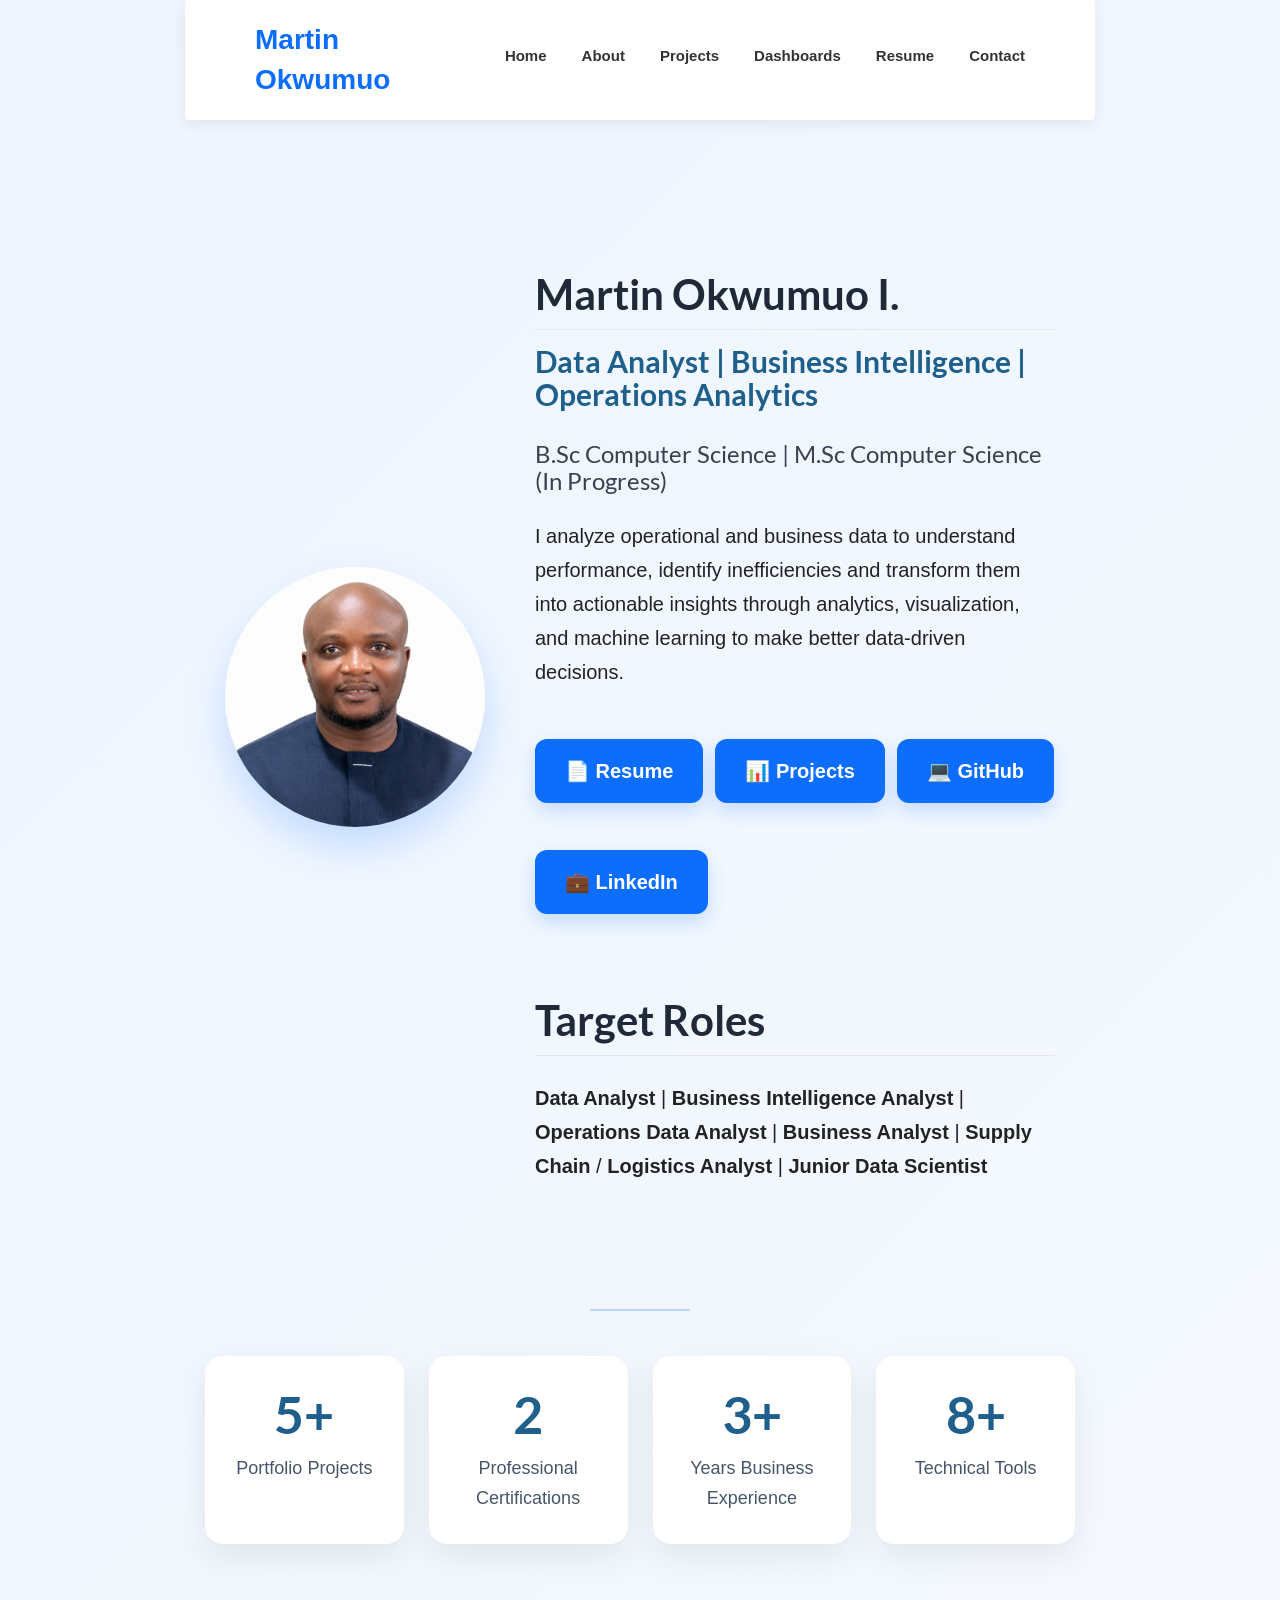
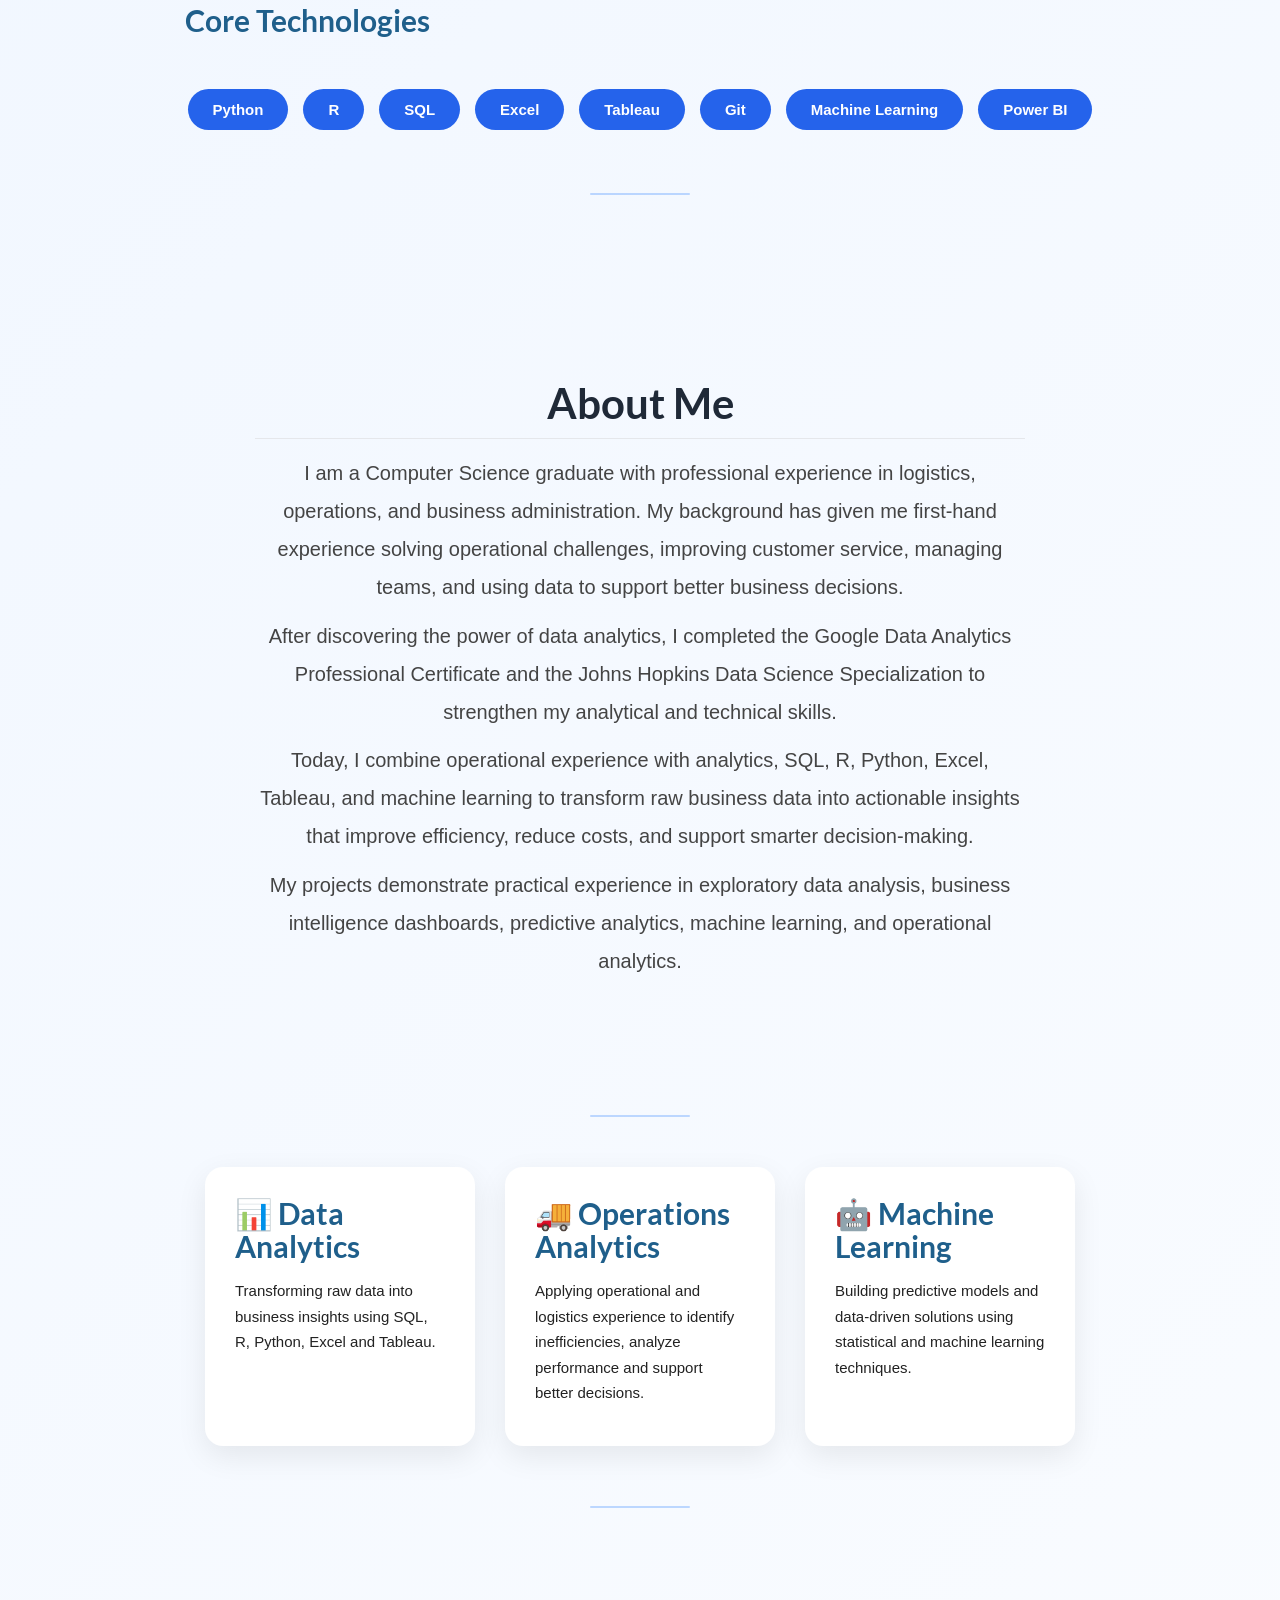
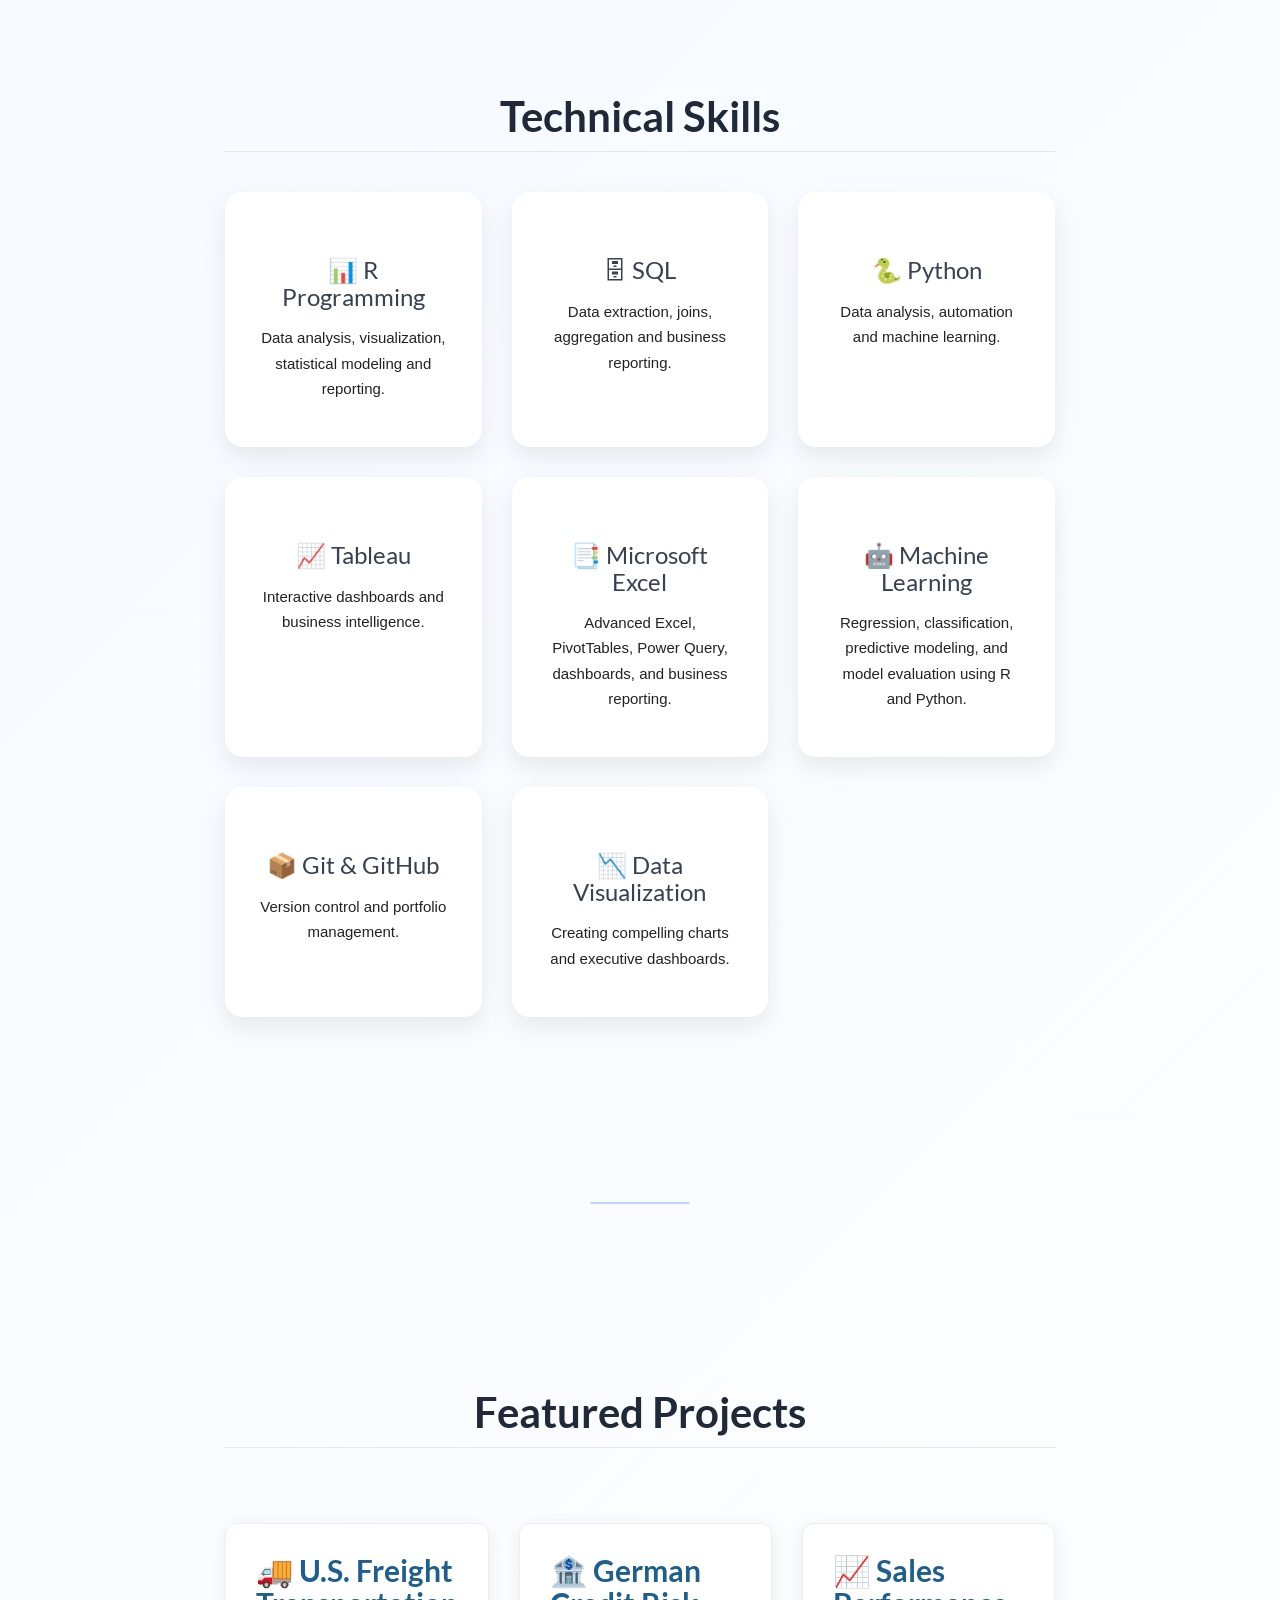
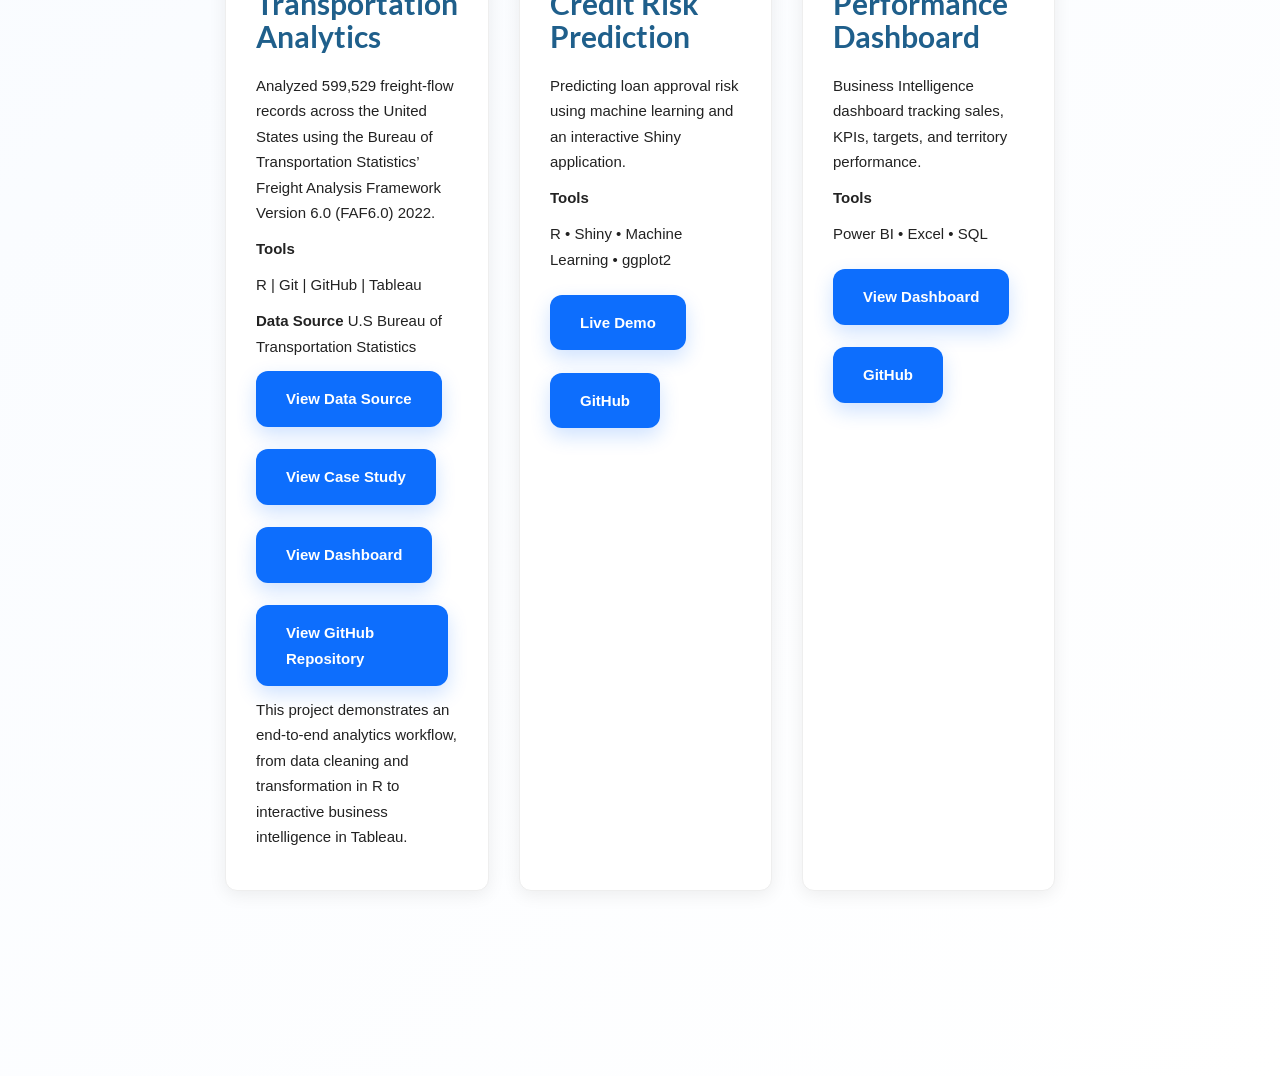
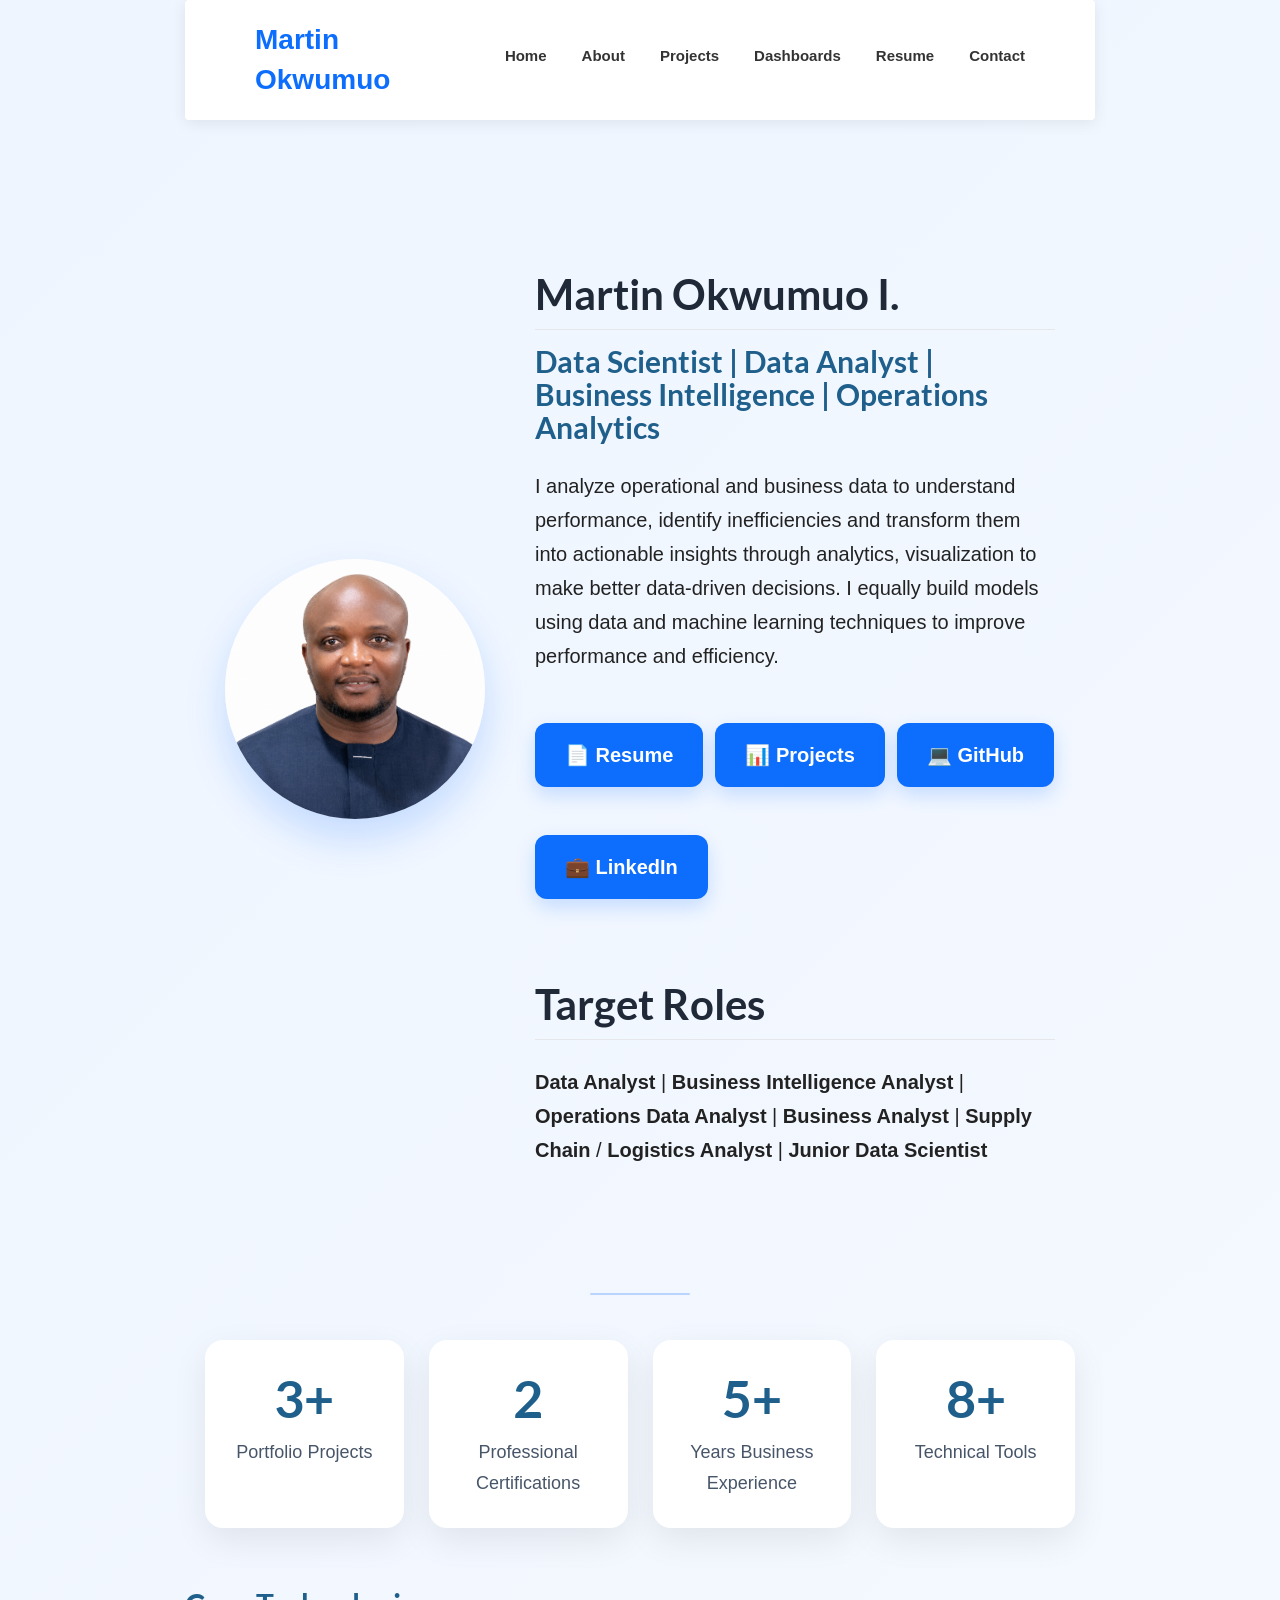
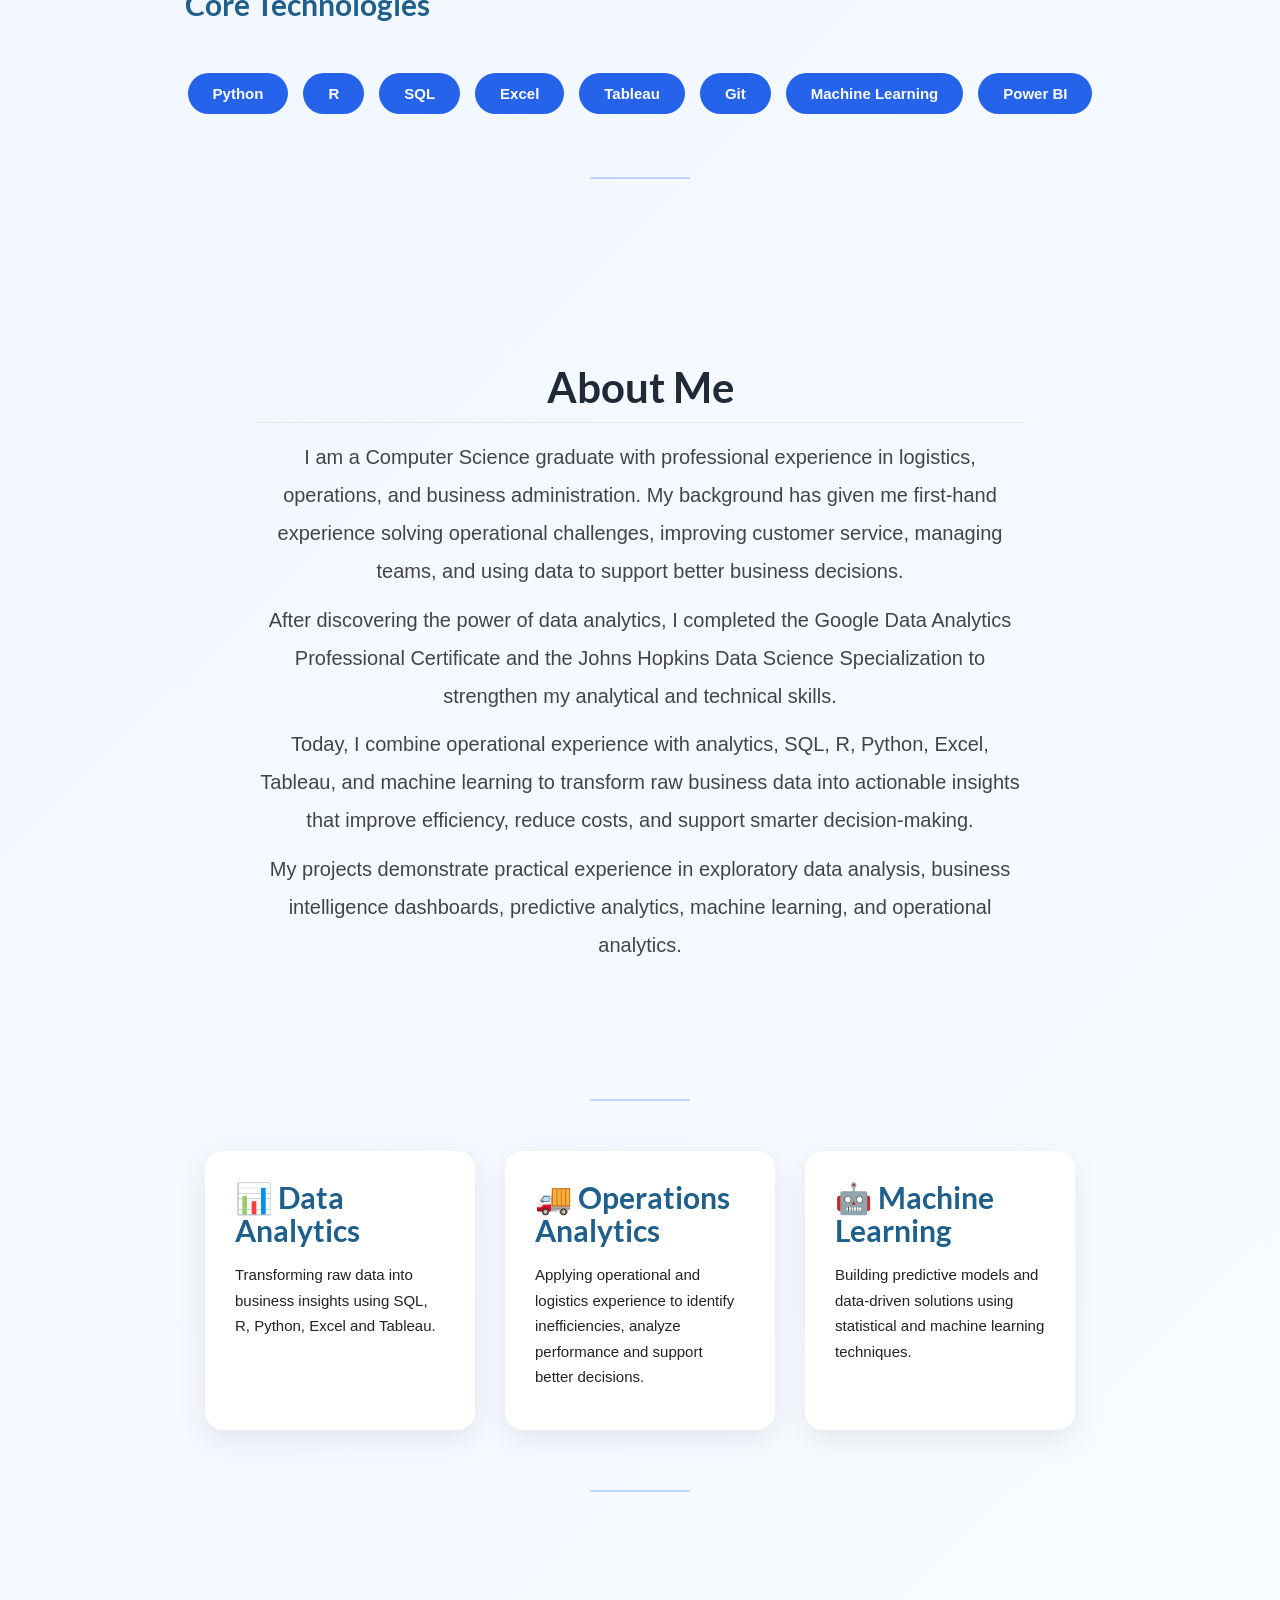
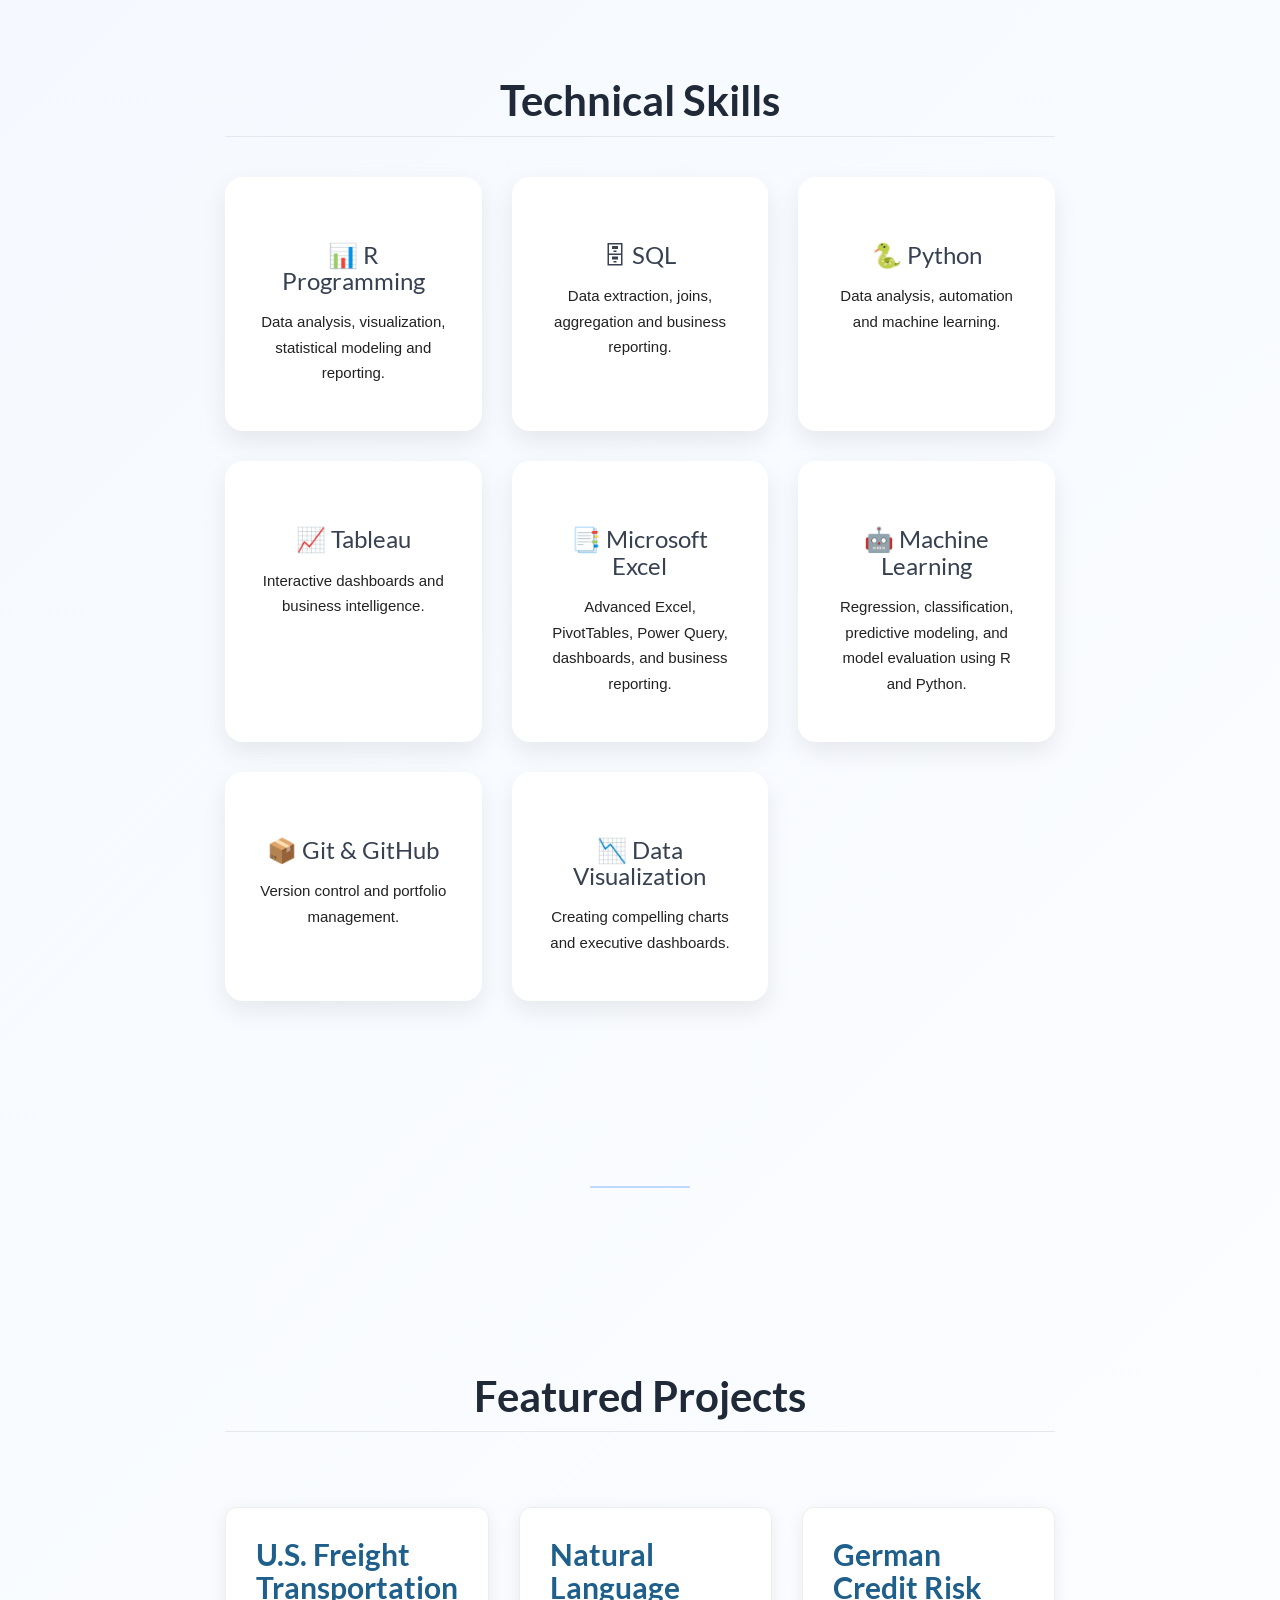
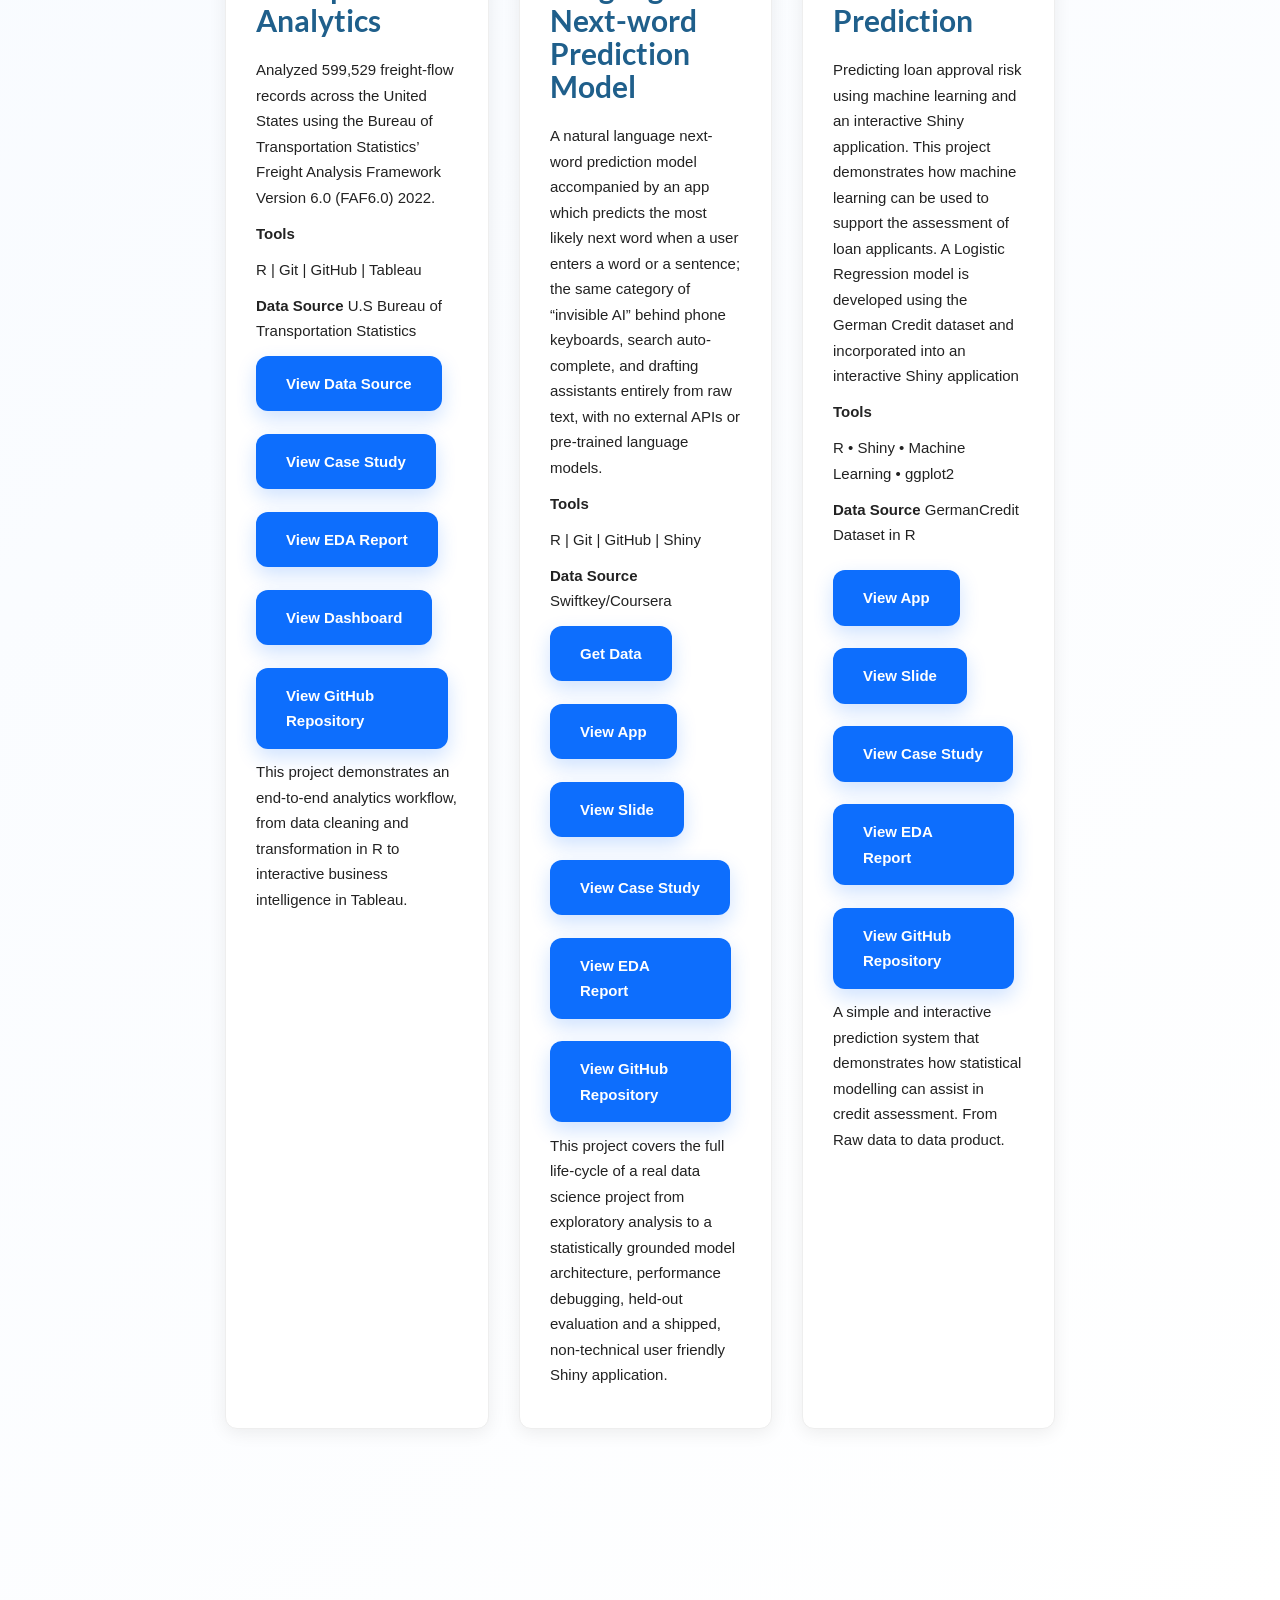
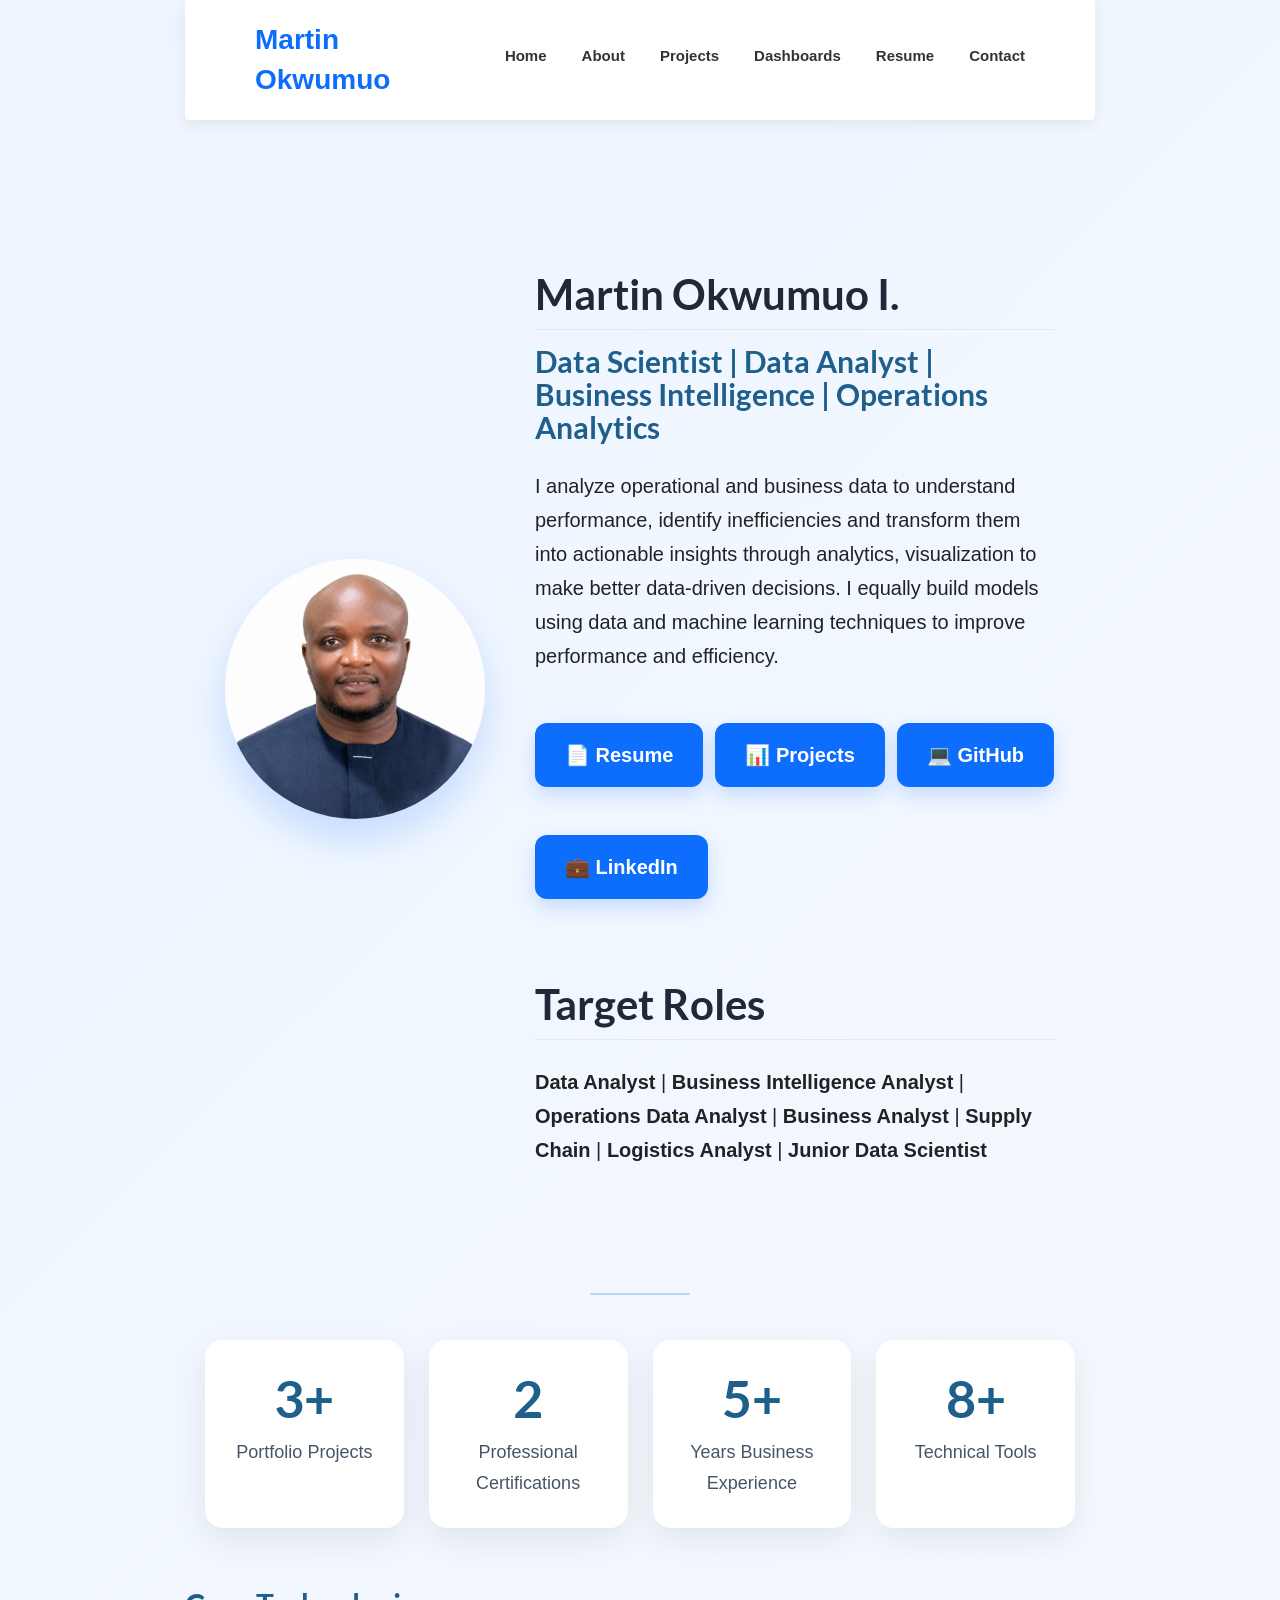
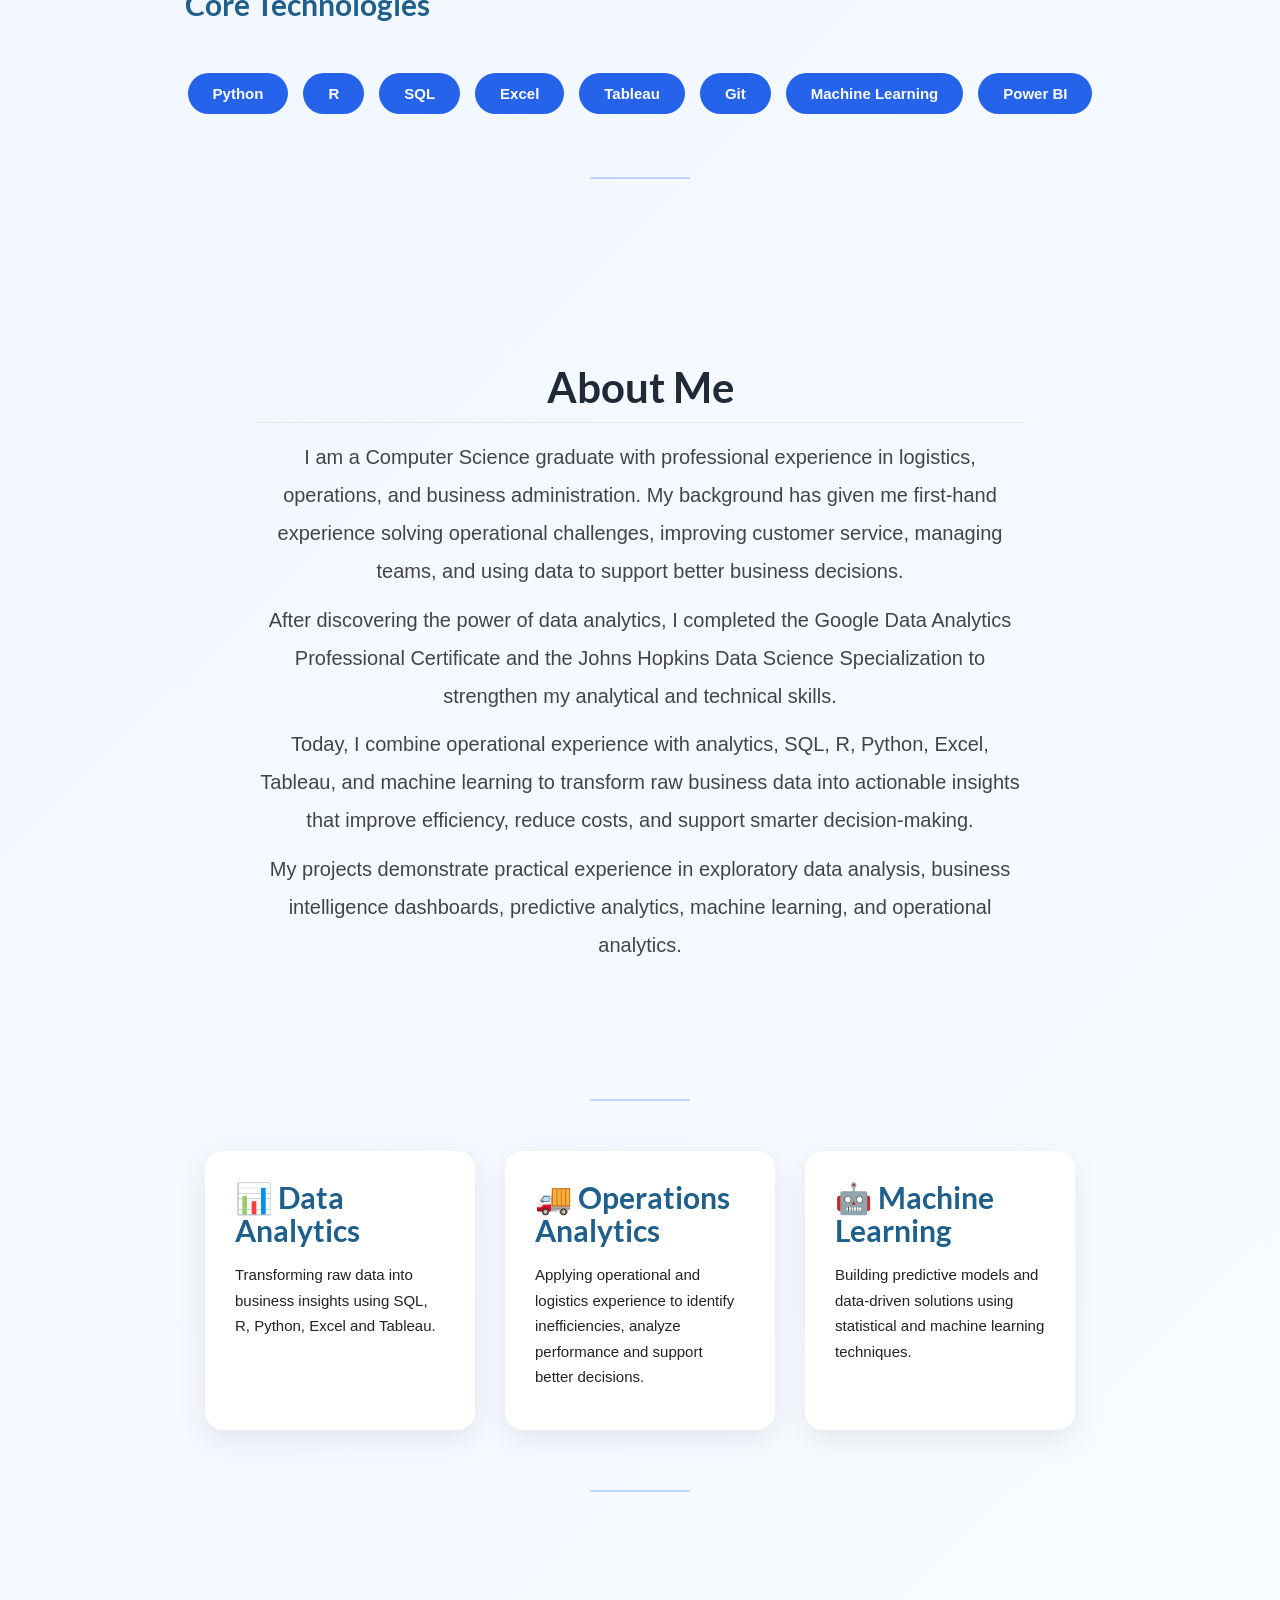
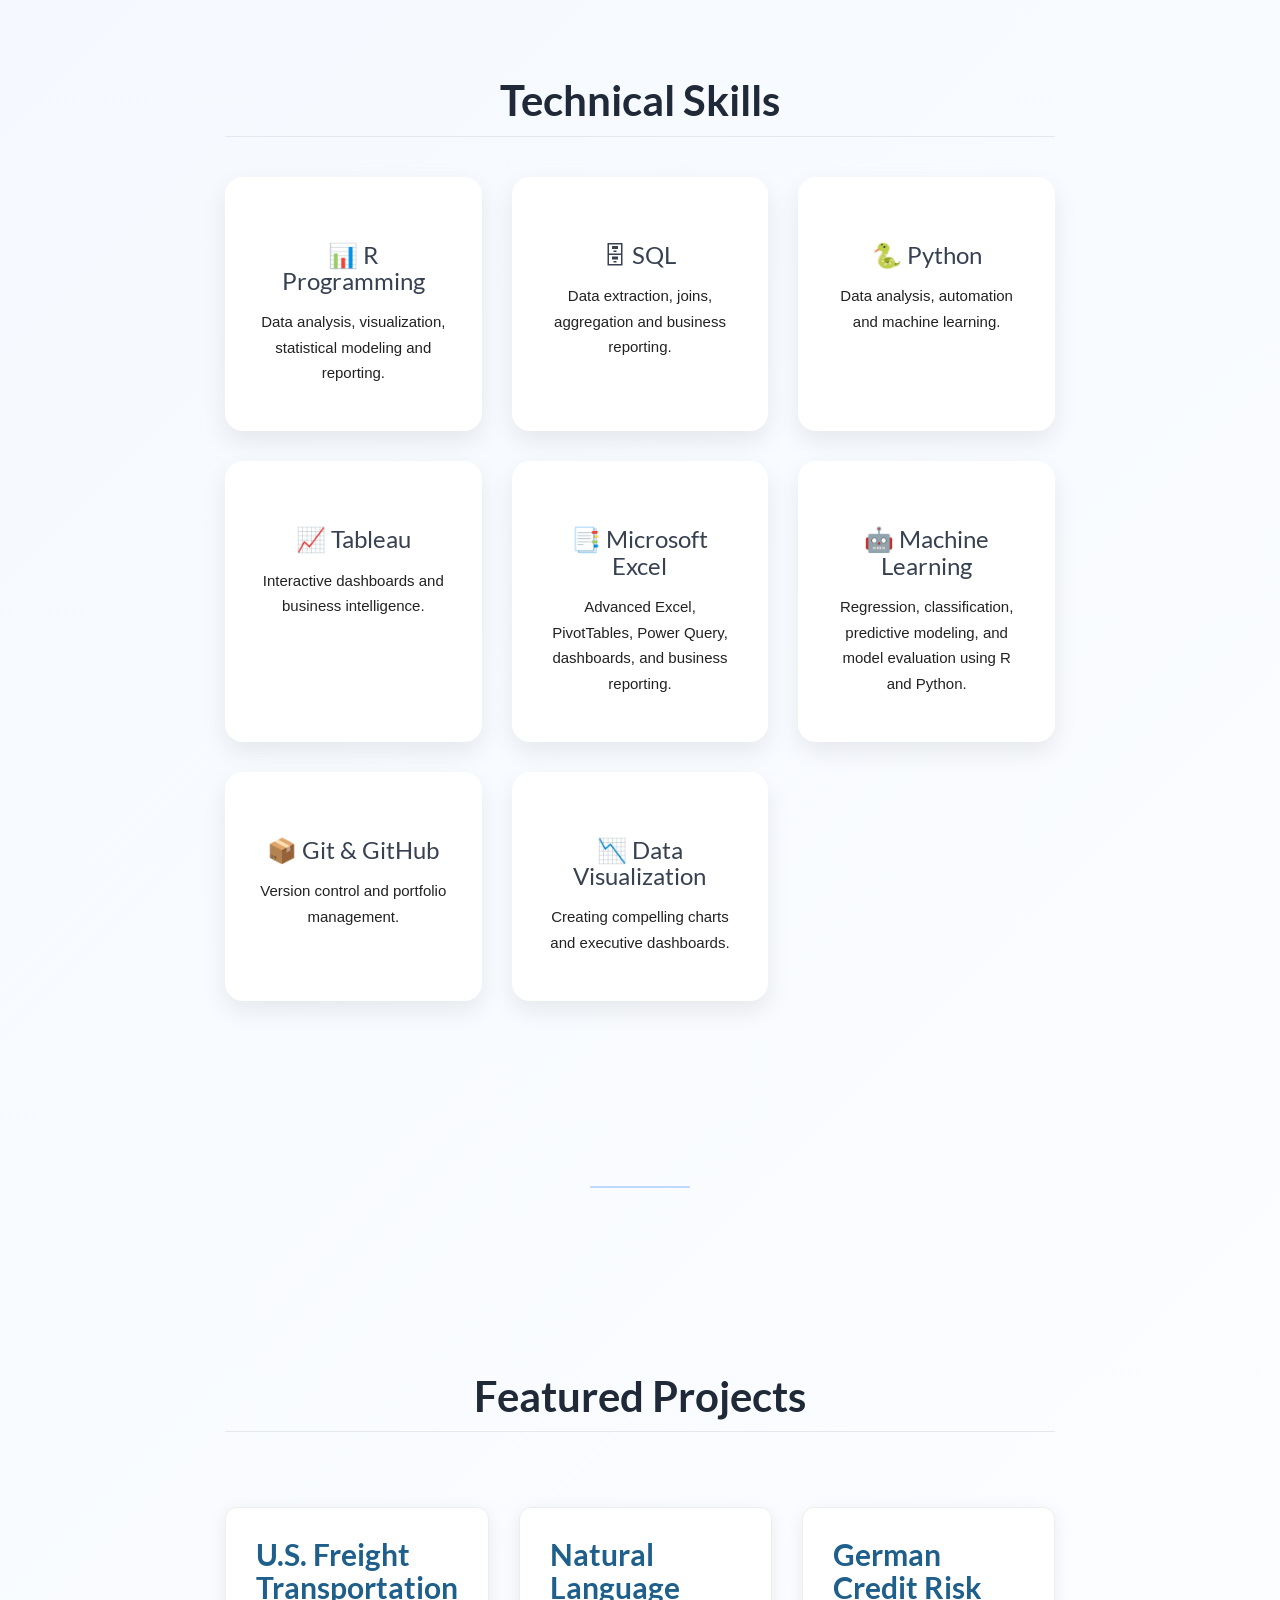
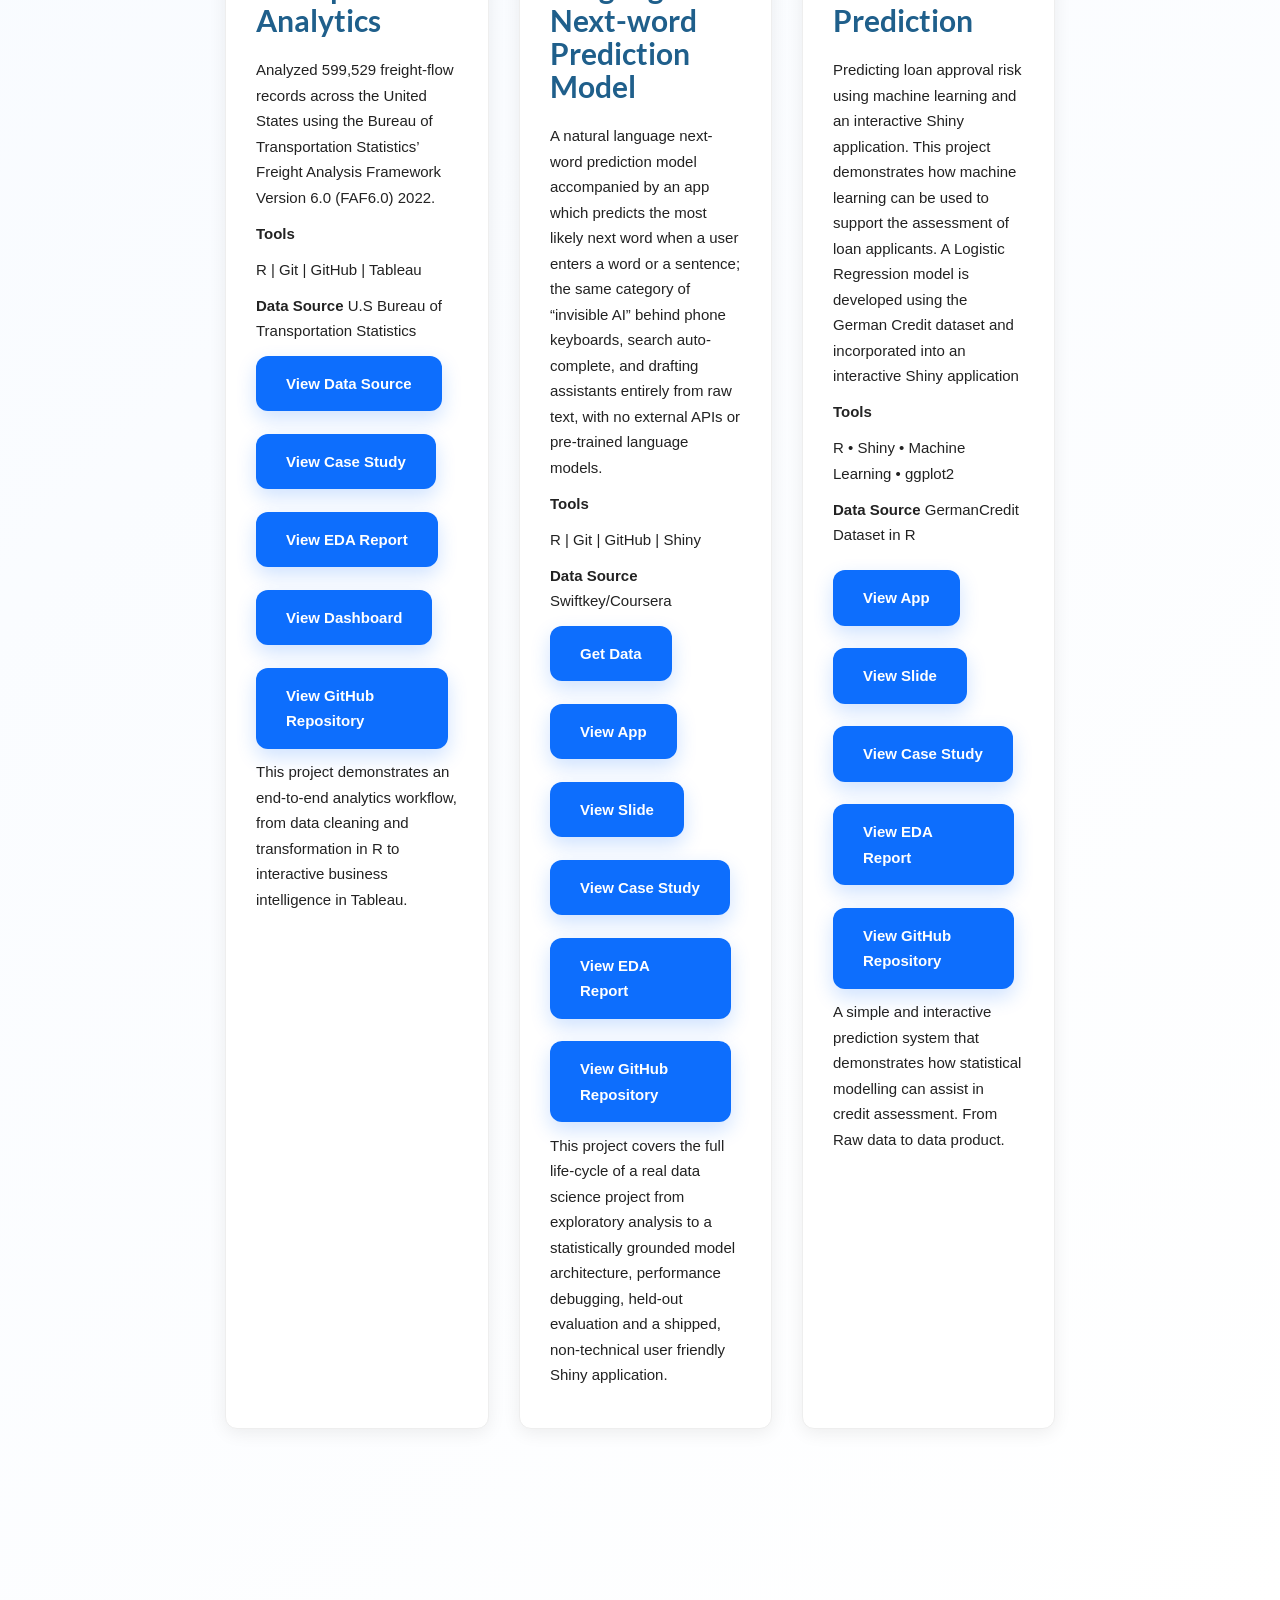
